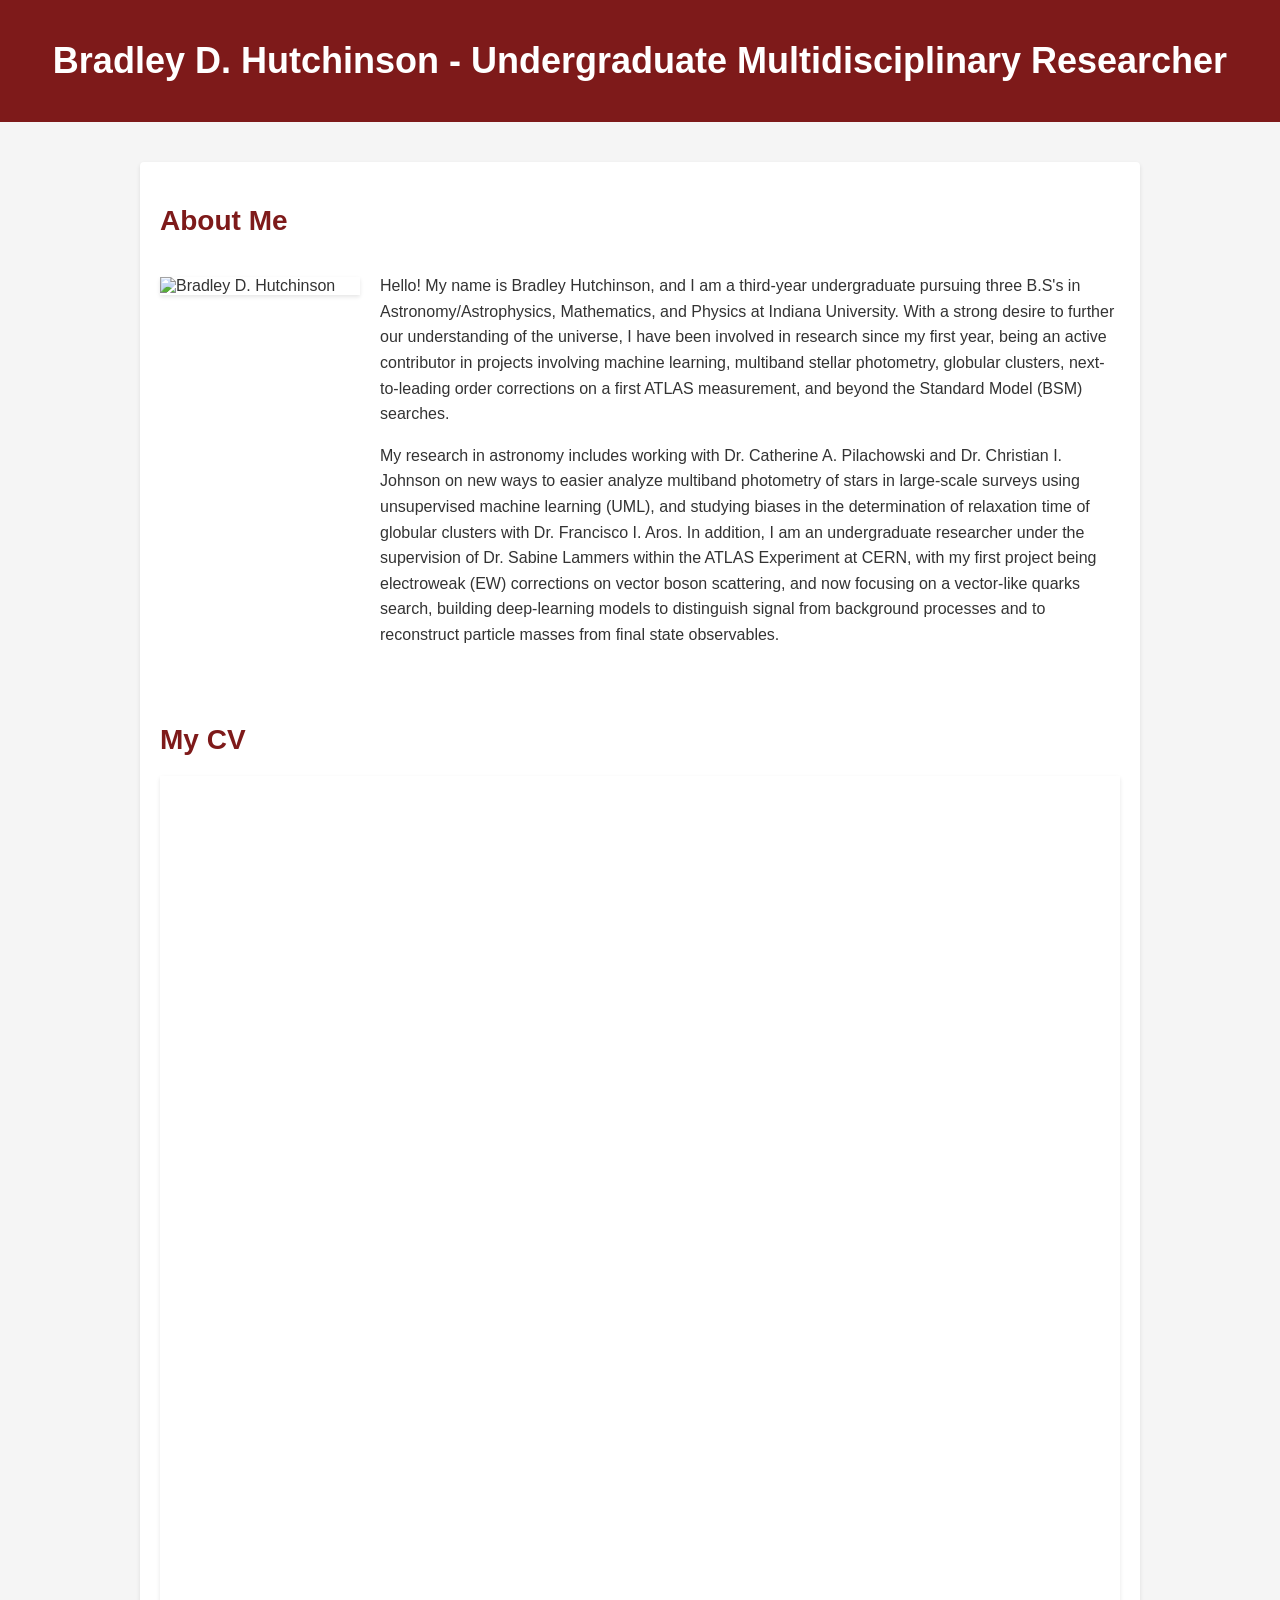
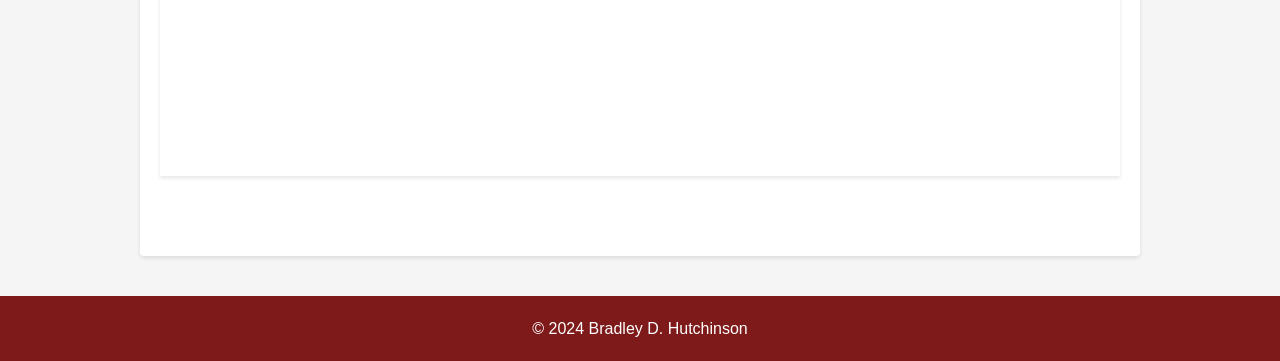
==== index.html @ 13a299a7 "Update" ====
<!DOCTYPE html>
<html lang="en">
<head>
    <meta charset="UTF-8">
    <meta name="viewport" content="width=device-width, initial-scale=1.0">
    <title>Bradley D. Hutchinson - Personal Website</title>
    <link rel="stylesheet" href="styles.css">
</head>
<body>
    <header>
        <h1>Bradley D. Hutchinson - Undergraduate Multidisciplinary Researcher</h1>
    </header>
    <main>
        <section id="about">
            <h2>About Me</h2>
            <div class="about-content">
                <img src="IMG_2526.jpg" alt="Bradley D. Hutchinson" width="200">
                <div class="about-text">
                    <p>Hello! My name is Bradley Hutchinson, and I am a third-year undergraduate pursuing three B.S's in Astronomy/Astrophysics, Mathematics, and Physics at Indiana University. With a strong desire to further our understanding of the universe, I have been involved in research since my first year, being an active contributor in projects involving machine learning, multiband stellar photometry, globular clusters, next-to-leading order corrections on a first ATLAS measurement, and beyond the Standard Model (BSM) searches.</p>
                    <p>My research in astronomy includes working with Dr. Catherine A. Pilachowski and Dr. Christian I. Johnson on new ways to easier analyze multiband photometry of stars in large-scale surveys using unsupervised machine learning (UML), and studying biases in the determination of relaxation time of globular clusters with Dr. Francisco I. Aros. In addition, I am an undergraduate researcher under the supervision of Dr. Sabine Lammers within the ATLAS Experiment at CERN, with my first project being electroweak (EW) corrections on vector boson scattering, and now focusing on a vector-like quarks search, building deep-learning models to distinguish signal from background processes and to reconstruct particle masses from final state observables.</p>
                </div>
            </div>
        </section>
        <section id="cv">
            <h2>My CV</h2>
            <iframe src="BDH_CV.pdf" width="100%" height="1000px"></iframe>
        </section>
    </main>
    <footer>
        <p>&copy; 2024 Bradley D. Hutchinson</p>
    </footer>
</body>
</html>
---- styles.css ----
body {
    font-family: 'Segoe UI', Tahoma, Geneva, Verdana, sans-serif;
    margin: 0;
    padding: 0;
    background-color: #f5f5f5;
    color: #333;
}

header {
    background-color: #7e1a1a;
    color: #fff;
    padding: 40px;
    text-align: center;
}

h1 {
    font-size: 36px;
    margin: 0;
}

main {
    max-width: 960px;
    margin: 40px auto;
    padding: 20px;
    background-color: #fff;
    box-shadow: 0 2px 4px rgba(0, 0, 0, 0.1);
    border-radius: 4px;
}

section {
    margin-bottom: 60px;
}

h2 {
    color: #7e1a1a;
    font-size: 28px;
    margin-bottom: 20px;
}

p {
    line-height: 1.6;
}

img {
    display: block;
    margin: 20px auto;
    max-width: 100%;
    height: auto;
    box-shadow: 0 2px 4px rgba(0, 0, 0, 0.1);
}

iframe {
    display: block;
    margin: 0 auto;
    border: none;
    box-shadow: 0 2px 4px rgba(0, 0, 0, 0.1);
}

footer {
    background-color: #7e1a1a;
    color: #fff;
    padding: 20px;
    text-align: center;
}

footer p {
    margin: 0;
}

.about-content {
    display: flex;
    align-items: flex-start;
}

.about-content img {
    margin-right: 20px;
    flex-shrink: 0;
}

.about-text {
    flex-grow: 1;
}

.project h4 {
    font-size: 15px;
    margin-bottom: 10px;
    color: #7e1a1a;
}

a, button {
    min-height: 44px;
    min-width: 44px;
}

@media screen and (max-width: 768px) {
    header {
        padding: 20px;
    }
    
    h1 {
        font-size: 28px;
    }
    
    main {
        padding: 10px;
        margin: 20px auto;
    }
    
    .about-content {
        flex-direction: column;
    }
    
    .about-content img {
        margin-right: 0;
        margin-bottom: 20px;
    }
    
    iframe {
        height: 500px;
    }
}

@media screen and (max-width: 480px) {
    h1 {
        font-size: 24px;
    }
    
    h2 {
        font-size: 22px;
    }
    
    section {
        margin-bottom: 40px;
    }
}
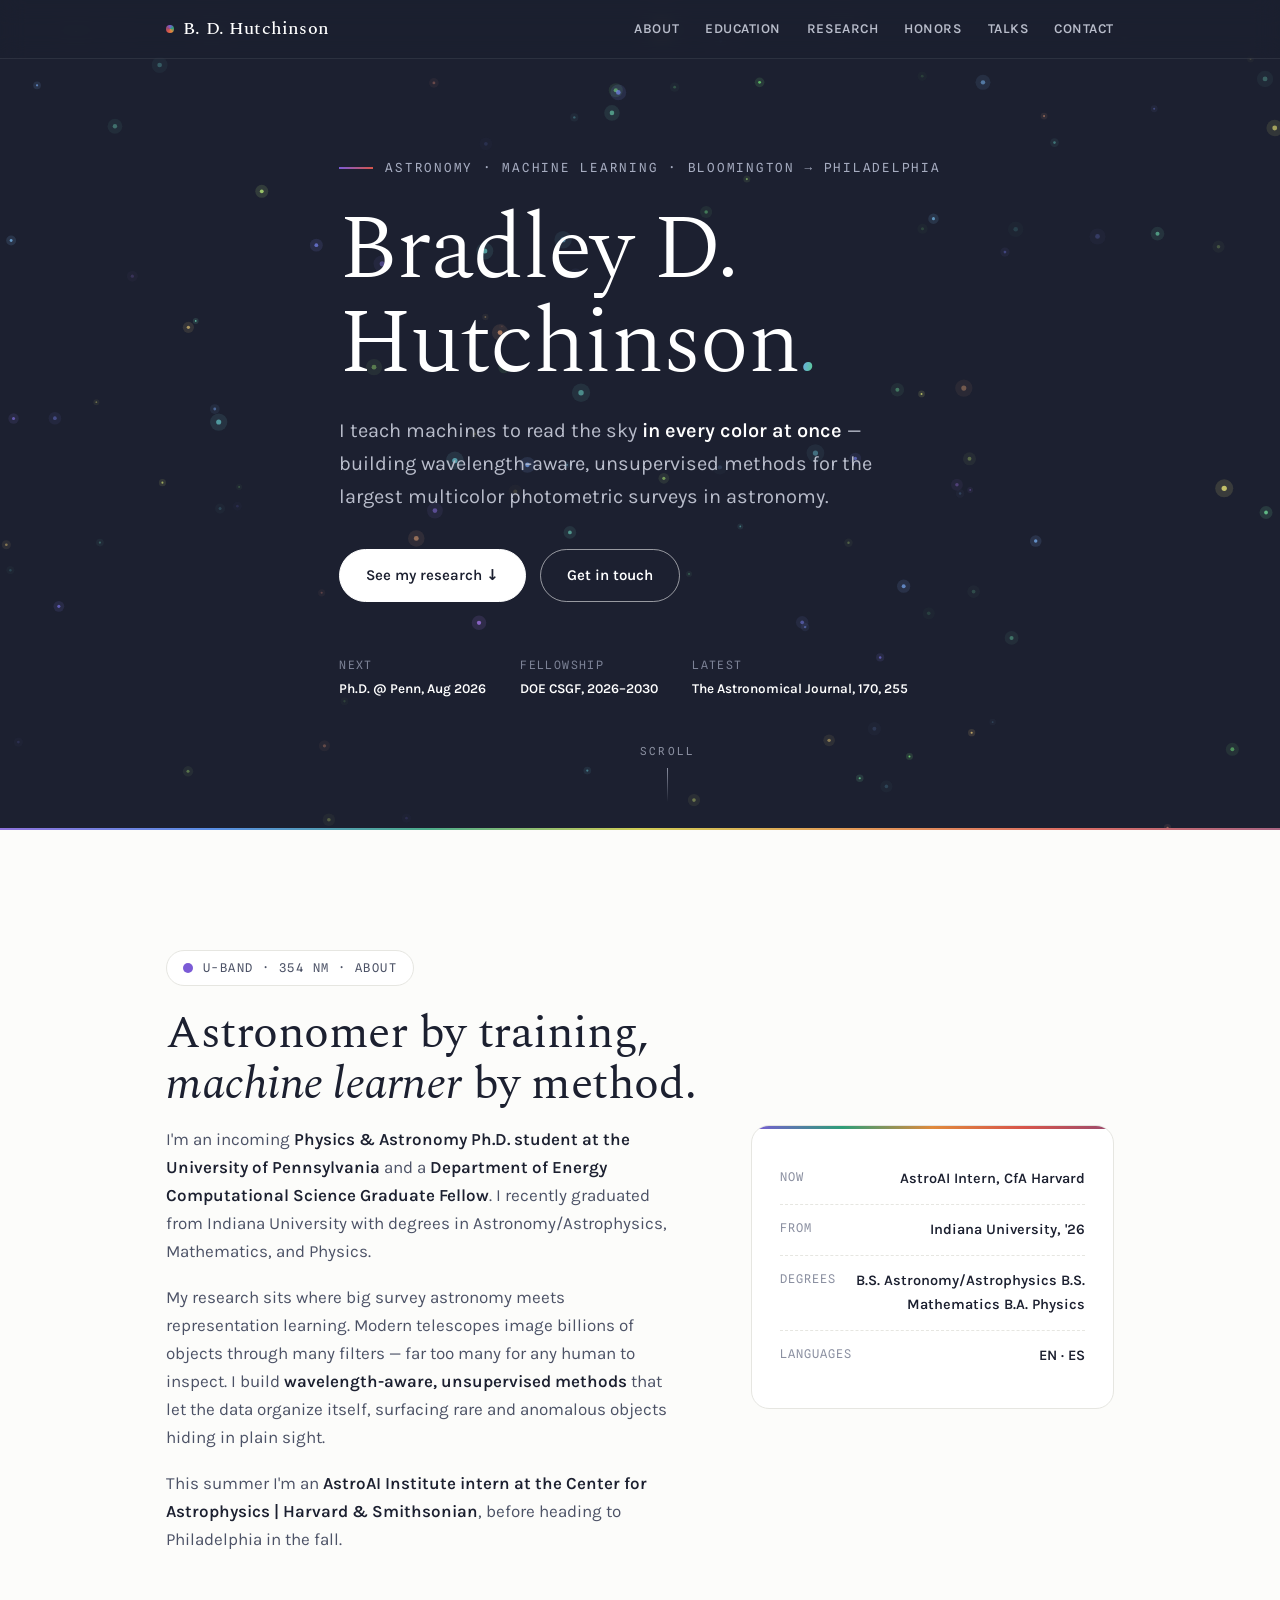
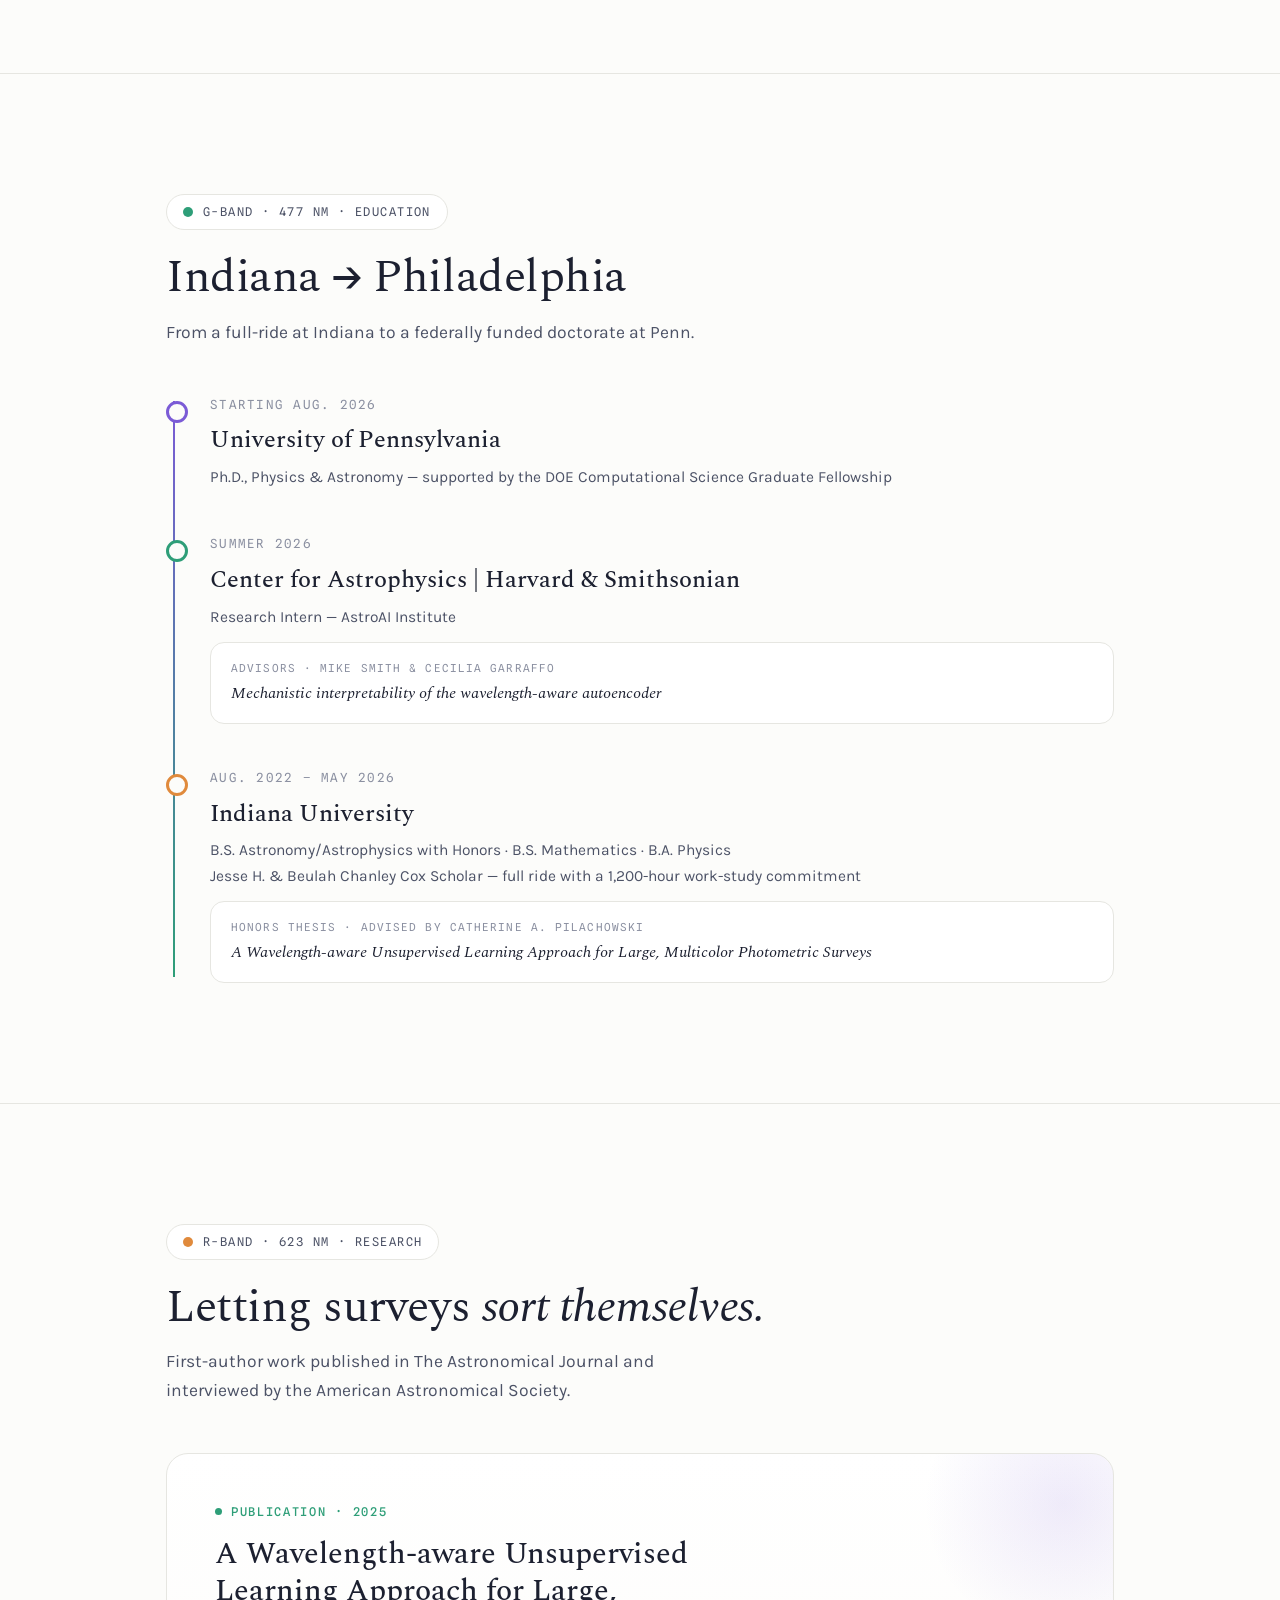
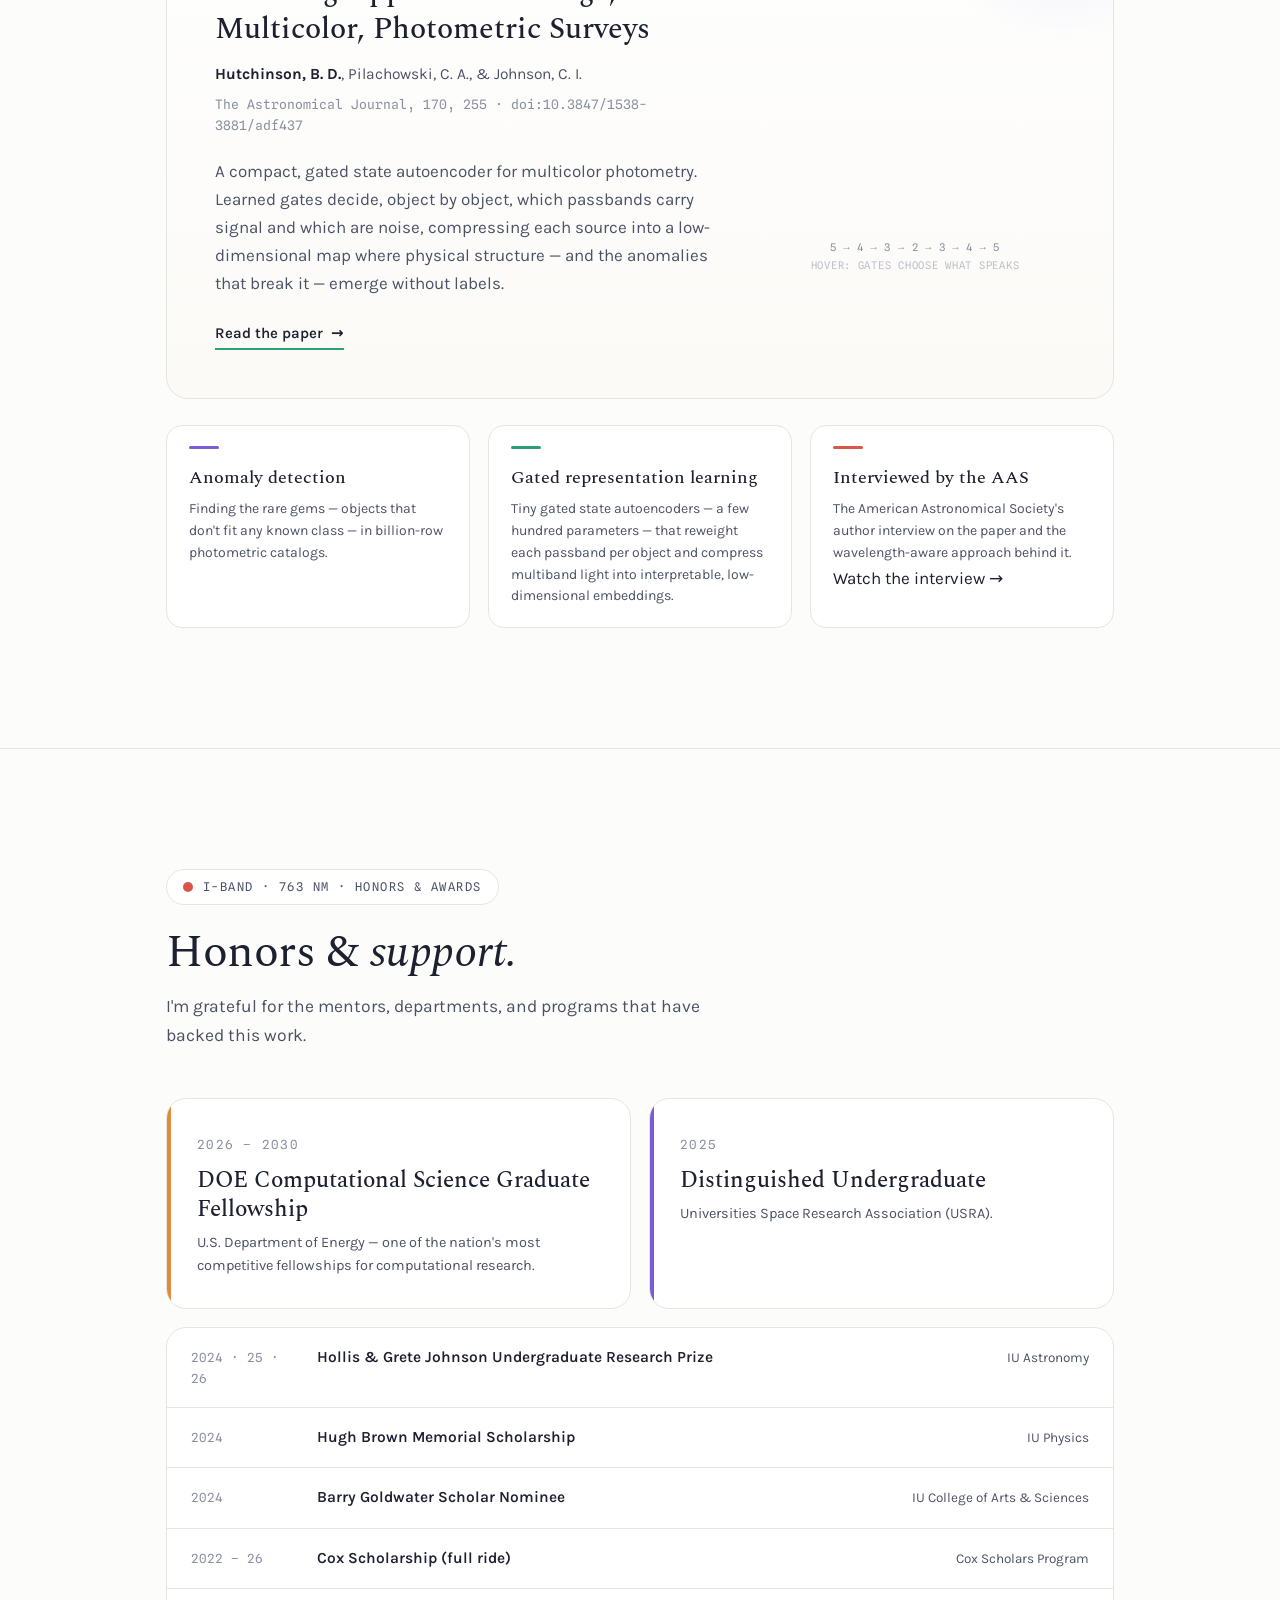
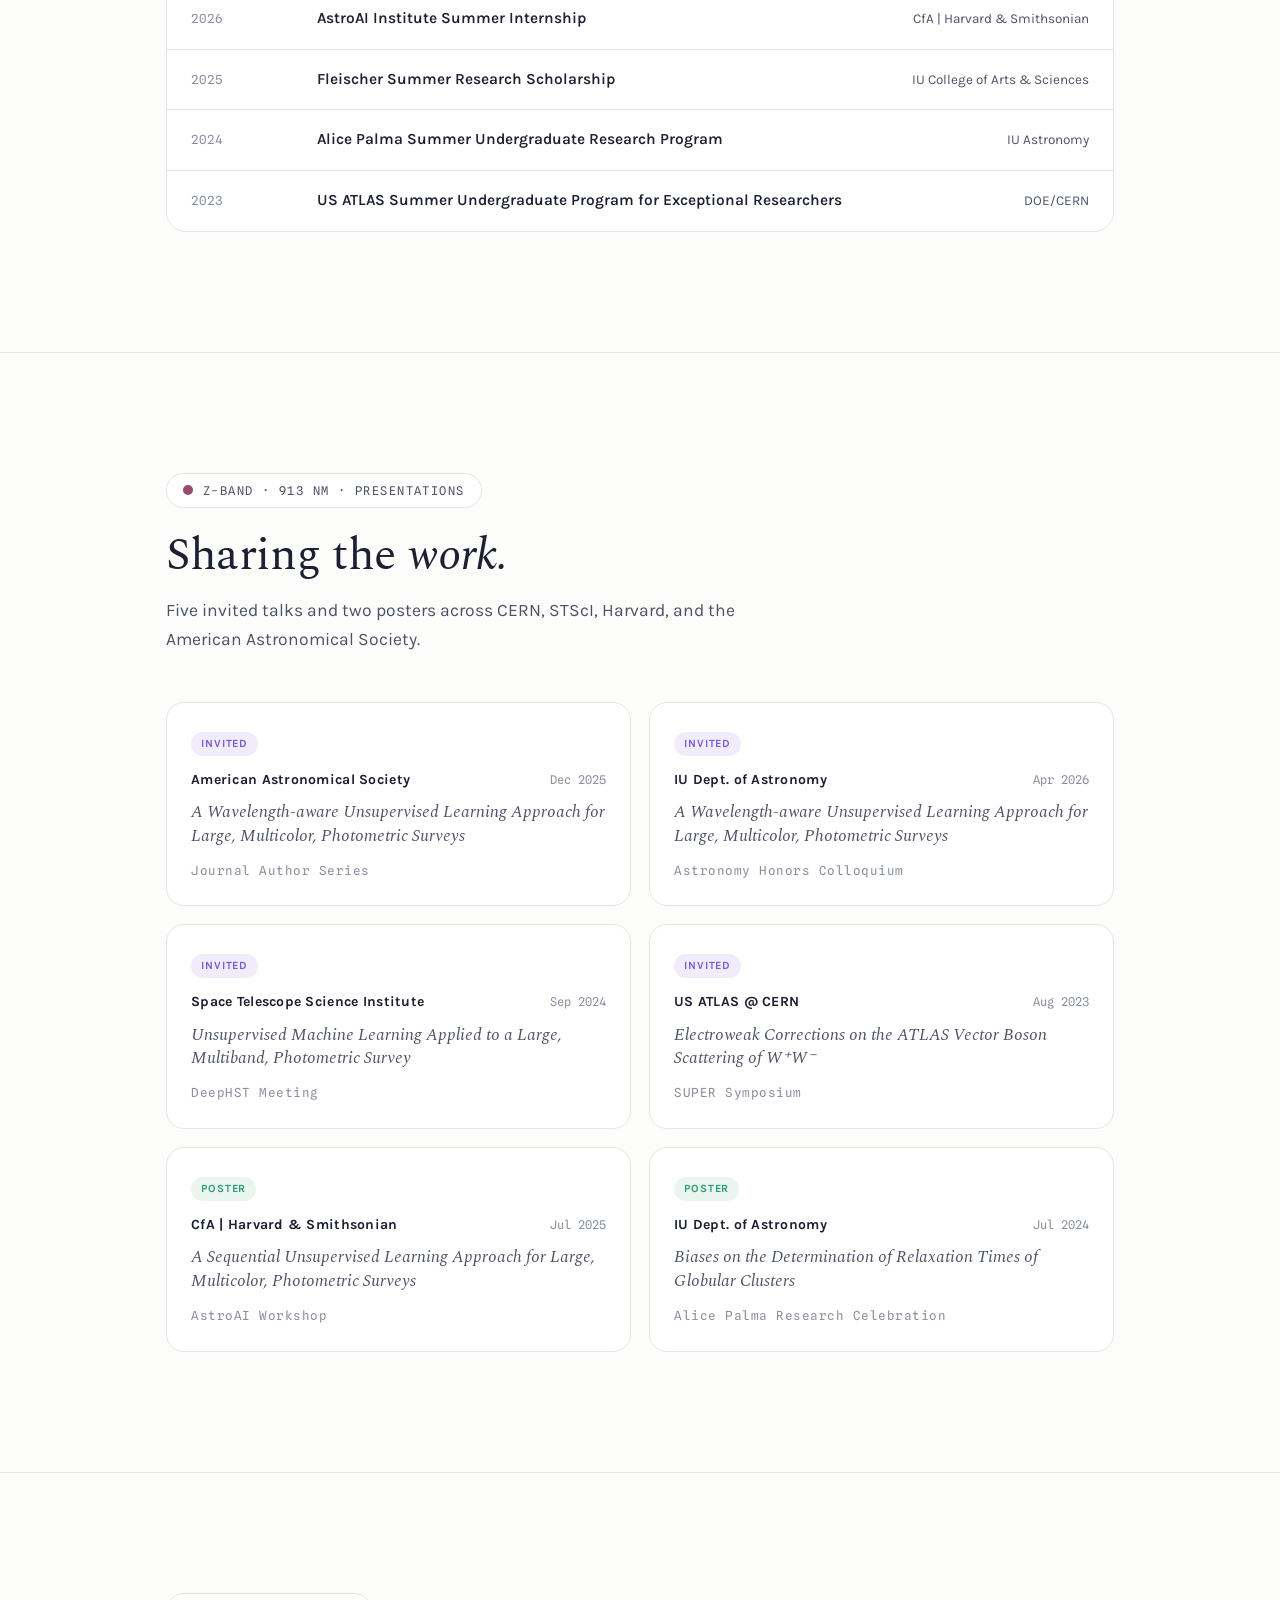
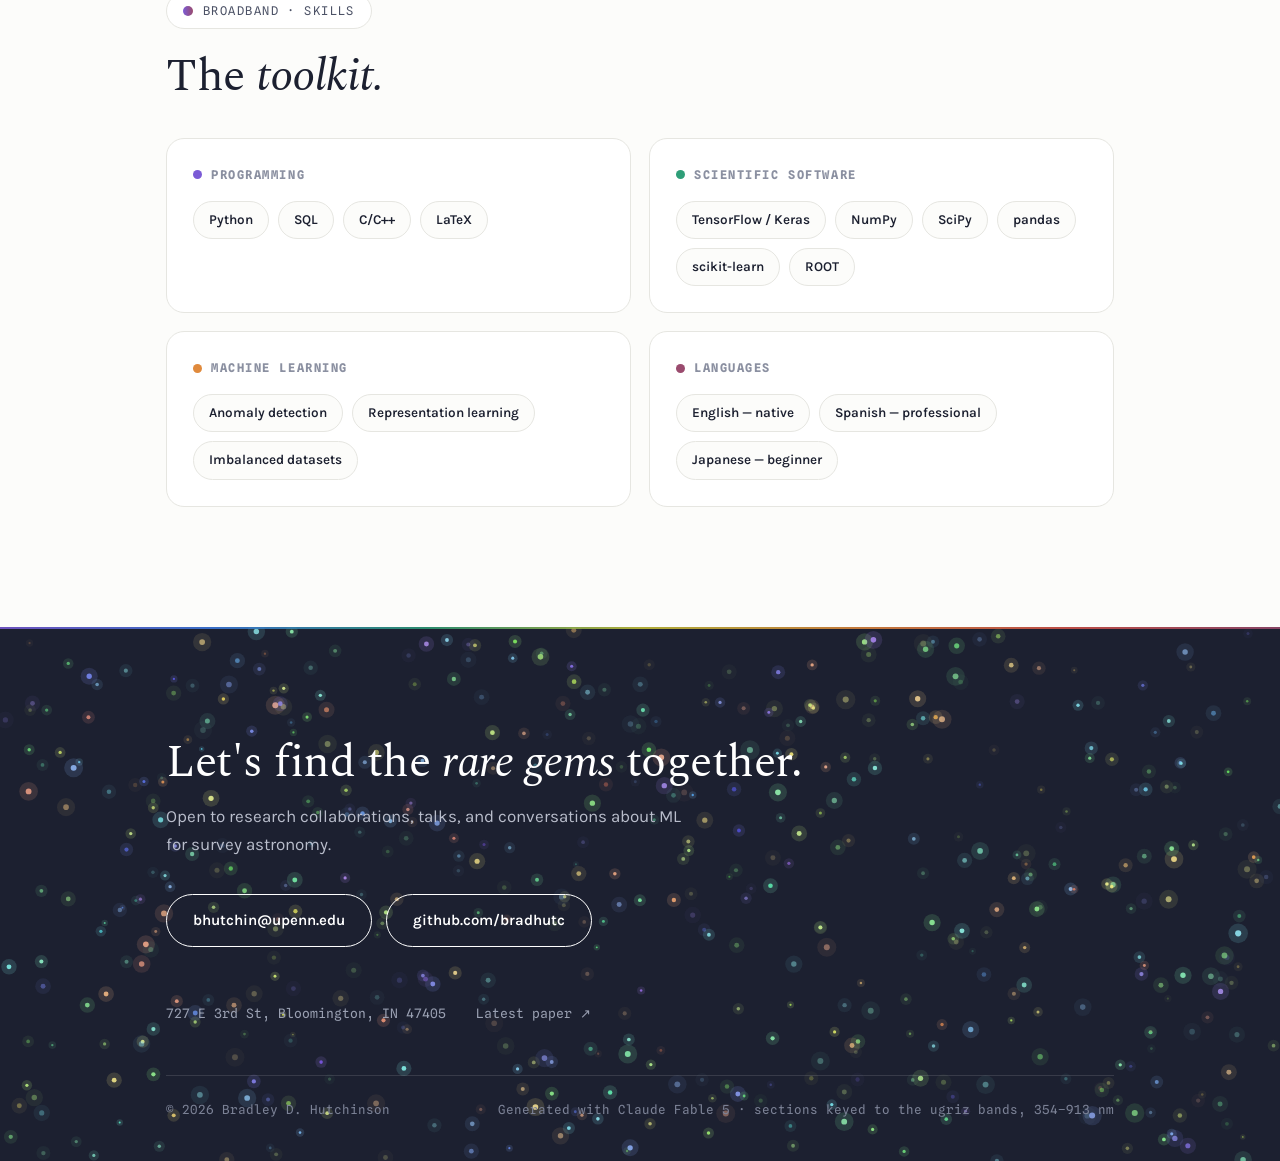
==== commit 9e25b465: "Update index.html" ====
--- a/index.html
+++ b/index.html
@@ -1,33 +1,1024 @@
 <!DOCTYPE html>
 <html lang="en">
 <head>
-    <meta charset="UTF-8">
-    <meta name="viewport" content="width=device-width, initial-scale=1.0">
-    <title>Bradley D. Hutchinson - Personal Website</title>
-    <link rel="stylesheet" href="styles.css">
+<meta charset="UTF-8">
+<meta name="viewport" content="width=device-width, initial-scale=1.0">
+<title>Bradley D. Hutchinson — Astronomy · Machine Learning</title>
+<meta name="description" content="Bradley D. Hutchinson — astronomer and machine-learning researcher. Incoming Physics & Astronomy Ph.D. at the University of Pennsylvania, DOE Computational Science Graduate Fellow.">
+<link rel="preconnect" href="https://fonts.googleapis.com">
+<link rel="preconnect" href="https://fonts.gstatic.com" crossorigin>
+<link href="https://fonts.googleapis.com/css2?family=Spectral:ital,wght@0,300;0,400;0,500;0,600;1,300;1,400&family=Karla:wght@400;500;600;700&family=Spline+Sans+Mono:wght@400;500&display=swap" rel="stylesheet">
+<style>
+/* ============================================================
+   TOKENS — "Daylight Survey"
+   A light-mode site for a wavelength-aware astronomer.
+   Structure is keyed to the SDSS ugriz photometric bands:
+   each section carries its own filter and its own hue.
+   ============================================================ */
+:root{
+  --paper:#FCFCFA;
+  --paper-raised:#FFFFFF;
+  --ink:#1C2030;
+  --ink-soft:#4C5266;
+  --ink-faint:#8B90A1;
+  --line:#E6E6E1;
+
+  /* ugriz band hues */
+  --u:#7B5BD6;  /* 354 nm */
+  --g:#2E9E78;  /* 477 nm */
+  --r:#E08A3C;  /* 623 nm */
+  --i:#D8554A;  /* 763 nm */
+  --z:#9A4B6E;  /* 913 nm */
+
+  --display:'Spectral', Georgia, serif;
+  --body:'Karla', system-ui, sans-serif;
+  --mono:'Spline Sans Mono', ui-monospace, monospace;
+
+  --max:1060px;
+  --pad:clamp(20px,5vw,56px);
+}
+
+*{margin:0;padding:0;box-sizing:border-box}
+html{scroll-behavior:smooth}
+body{
+  background:var(--paper);
+  color:var(--ink);
+  font-family:var(--body);
+  font-size:17px;
+  line-height:1.65;
+  -webkit-font-smoothing:antialiased;
+}
+::selection{background:#EDE7FB;color:var(--ink)}
+
+a{color:inherit;text-decoration:none}
+a:focus-visible,button:focus-visible{outline:2px solid var(--u);outline-offset:3px;border-radius:2px}
+
+.wrap{max-width:var(--max);margin:0 auto;padding-left:var(--pad);padding-right:var(--pad)}
+
+/* ---------- spectrum rule: the recurring signature ---------- */
+.spectrum{
+  height:2px;border:0;
+  background:linear-gradient(90deg,var(--u),#3D7BE0,var(--g),#C9C53A,var(--r),var(--i),var(--z));
+  opacity:.85;
+}
+
+/* ---------- nav ---------- */
+nav{
+  position:fixed;top:0;left:0;right:0;z-index:50;
+  background:rgba(252,252,250,.86);
+  backdrop-filter:blur(12px);
+  border-bottom:1px solid var(--line);
+  transition:background .35s ease,border-color .35s ease;
+}
+nav.over-hero{background:rgba(28,32,48,.35);border-bottom-color:rgba(255,255,255,.08)}
+nav.over-hero .nav-name{color:#fff}
+nav.over-hero .nav-links a{color:#B9BDCB}
+nav.over-hero .nav-links a:hover{color:#fff}
+.nav-inner{
+  max-width:var(--max);margin:0 auto;
+  padding:14px var(--pad);
+  display:flex;align-items:center;justify-content:space-between;gap:16px;
+}
+.nav-name{font-family:var(--display);font-weight:500;font-size:18px;letter-spacing:.01em}
+.nav-name .dot{display:inline-block;width:8px;height:8px;border-radius:50%;
+  background:conic-gradient(var(--u),var(--g),var(--r),var(--i),var(--z),var(--u));
+  margin-right:9px;transform:translateY(-1px)}
+.nav-links{display:flex;gap:26px;font-size:13.5px;font-weight:600;letter-spacing:.04em;text-transform:uppercase}
+.nav-links a{color:var(--ink-soft);position:relative;padding:4px 0;transition:color .2s}
+.nav-links a::after{content:"";position:absolute;left:0;right:100%;bottom:0;height:2px;
+  background:currentColor;transition:right .25s ease}
+.nav-links a:hover{color:var(--ink)}
+.nav-links a:hover::after{right:0}
+@media(max-width:720px){.nav-links{display:none}}
+
+/* ---------- hero ---------- */
+header{
+  position:relative;
+  min-height:92vh;
+  display:flex;align-items:center;
+  overflow:hidden;
+  background:var(--ink);
+}
+#sky{position:absolute;inset:0;width:100%;height:100%;display:block}
+.hero-content{position:relative;z-index:2;padding-top:90px;padding-bottom:60px}
+
+.hero-eyebrow{
+  font-family:var(--mono);font-size:12.5px;letter-spacing:.14em;
+  color:#A6ACC0;text-transform:uppercase;
+  display:flex;align-items:center;gap:12px;margin-bottom:26px;
+  opacity:0;animation:rise .8s ease .15s forwards;
+}
+.hero-eyebrow::before{content:"";width:34px;height:2px;
+  background:linear-gradient(90deg,var(--u),var(--i))}
+
+h1{
+  font-family:var(--display);font-weight:300;
+  font-size:clamp(44px,8.2vw,92px);
+  line-height:1.02;letter-spacing:-.015em;
+  margin-bottom:8px;
+  color:#FFFFFF;
+}
+h1 .line{display:block;overflow:hidden}
+h1 .line span{display:inline-block;transform:translateY(110%);
+  animation:lift 1s cubic-bezier(.2,.7,.2,1) forwards}
+h1 .line:nth-child(2) span{animation-delay:.12s}
+h1 em{font-style:italic;font-weight:300;
+  background:linear-gradient(100deg,#A98DF2 0%,#6FA8F5 35%,#5BC79A 65%,#F0B05C 100%);
+  -webkit-background-clip:text;background-clip:text;color:transparent}
+
+.hero-sub{
+  max-width:560px;font-size:clamp(17px,2.1vw,20px);color:#B9BDCB;
+  margin-top:22px;
+  opacity:0;animation:rise .9s ease .45s forwards;
+}
+.hero-sub strong{color:#fff;font-weight:600}
+
+.hero-actions{display:flex;flex-wrap:wrap;gap:14px;margin-top:36px;
+  opacity:0;animation:rise .9s ease .6s forwards}
+.btn{
+  font-family:var(--body);font-weight:600;font-size:15px;
+  padding:13px 26px;border-radius:999px;border:1px solid var(--ink);
+  transition:transform .2s ease,box-shadow .2s ease,background .2s,color .2s;
+  display:inline-flex;align-items:center;gap:9px;cursor:pointer;
+}
+.btn-solid{background:var(--ink);color:#fff}
+.btn-solid:hover{transform:translateY(-2px);box-shadow:0 10px 24px rgba(28,32,48,.18)}
+.btn-ghost{background:transparent;color:var(--ink)}
+.btn-ghost:hover{transform:translateY(-2px);background:#fff;box-shadow:0 8px 20px rgba(28,32,48,.08)}
+header .btn-solid{background:#fff;color:var(--ink);border-color:#fff}
+header .btn-solid:hover{box-shadow:0 12px 28px rgba(0,0,0,.35)}
+header .btn-ghost{color:#fff;border-color:rgba(255,255,255,.55)}
+header .btn-ghost:hover{background:rgba(255,255,255,.1);border-color:#fff;box-shadow:none}
+
+.hero-meta{
+  margin-top:54px;display:flex;flex-wrap:wrap;gap:34px;
+  opacity:0;animation:rise 1s ease .75s forwards;
+}
+.hero-meta div{font-size:13.5px}
+.hero-meta .k{font-family:var(--mono);font-size:11.5px;letter-spacing:.12em;
+  text-transform:uppercase;color:#7C8296;display:block;margin-bottom:3px}
+.hero-meta .v{font-weight:600;color:#fff}
+
+.scroll-cue{
+  position:absolute;bottom:26px;left:50%;transform:translateX(-50%);
+  font-family:var(--mono);font-size:11px;letter-spacing:.2em;color:#8B90A1;
+  text-transform:uppercase;display:flex;flex-direction:column;align-items:center;gap:8px;
+  opacity:0;animation:rise 1s ease 1.1s forwards;
+}
+.scroll-cue::after{content:"";width:1px;height:34px;
+  background:linear-gradient(#8B90A1,transparent);
+  animation:drip 2.2s ease-in-out infinite}
+
+@keyframes rise{from{opacity:0;transform:translateY(18px)}to{opacity:1;transform:none}}
+@keyframes lift{to{transform:none}}
+@keyframes drip{0%,100%{transform:scaleY(.4);transform-origin:top}50%{transform:scaleY(1);transform-origin:top}}
+
+/* ---------- sections ---------- */
+section{padding:clamp(70px,10vw,120px) 0;position:relative}
+section + section{border-top:1px solid var(--line)}
+
+.band-tag{
+  display:inline-flex;align-items:center;gap:10px;
+  font-family:var(--mono);font-size:12px;letter-spacing:.12em;text-transform:uppercase;
+  color:var(--ink-soft);
+  border:1px solid var(--line);border-radius:999px;
+  padding:7px 16px;margin-bottom:22px;background:var(--paper-raised);
+}
+.band-tag .swatch{width:10px;height:10px;border-radius:50%}
+
+h2{
+  font-family:var(--display);font-weight:400;
+  font-size:clamp(30px,4.6vw,46px);line-height:1.12;letter-spacing:-.01em;
+  margin-bottom:14px;max-width:640px;
+}
+h2 em{font-style:italic}
+.section-lede{color:var(--ink-soft);max-width:580px;margin-bottom:48px;font-size:17.5px}
+
+/* reveal on scroll */
+.reveal{opacity:0;transform:translateY(26px);transition:opacity .7s ease,transform .7s cubic-bezier(.2,.7,.2,1)}
+.reveal.in{opacity:1;transform:none}
+
+/* ---------- about ---------- */
+.about-grid{display:grid;grid-template-columns:1.4fr 1fr;gap:clamp(36px,6vw,80px);align-items:start}
+.about-grid p + p{margin-top:18px}
+.about-grid p{color:var(--ink-soft)}
+.about-grid p strong{color:var(--ink);font-weight:600}
+.fact-card{
+  background:var(--paper-raised);border:1px solid var(--line);border-radius:18px;
+  padding:28px;position:relative;overflow:hidden;
+}
+.fact-card::before{content:"";position:absolute;top:0;left:0;right:0;height:3px;
+  background:linear-gradient(90deg,var(--u),var(--g),var(--r),var(--i),var(--z))}
+.fact{display:flex;justify-content:space-between;gap:16px;padding:13px 0;border-bottom:1px dashed var(--line);font-size:14.5px}
+.fact:last-child{border-bottom:0}
+.fact .k{font-family:var(--mono);font-size:12px;letter-spacing:.08em;color:var(--ink-faint);text-transform:uppercase}
+.fact .v{font-weight:600;text-align:right}
+@media(max-width:820px){.about-grid{grid-template-columns:1fr}}
+
+/* ---------- education timeline ---------- */
+.timeline{position:relative;margin-top:8px}
+.timeline::before{content:"";position:absolute;left:7px;top:6px;bottom:6px;width:2px;
+  background:linear-gradient(var(--u),var(--g))}
+.t-item{position:relative;padding:0 0 44px 44px}
+.t-item:last-child{padding-bottom:0}
+.t-item::before{content:"";position:absolute;left:0;top:6px;width:16px;height:16px;border-radius:50%;
+  background:var(--paper);border:3px solid var(--u);transition:transform .25s ease}
+.t-item:nth-child(2)::before{border-color:var(--g)}
+.t-item:nth-child(3)::before{border-color:var(--r)}
+.t-item:hover::before{transform:scale(1.25)}
+.t-date{font-family:var(--mono);font-size:12.5px;letter-spacing:.1em;color:var(--ink-faint);text-transform:uppercase}
+.t-title{font-family:var(--display);font-size:24px;font-weight:500;margin:6px 0 4px}
+.t-sub{color:var(--ink-soft);font-size:15.5px}
+.t-detail{margin-top:12px;background:var(--paper-raised);border:1px solid var(--line);
+  border-radius:14px;padding:16px 20px;font-size:14.5px;color:var(--ink-soft)}
+.t-detail .k{font-family:var(--mono);font-size:11px;letter-spacing:.1em;text-transform:uppercase;
+  color:var(--ink-faint);display:block;margin-bottom:4px}
+.t-detail em{color:var(--ink);font-style:italic;font-family:var(--display);font-size:15.5px}
+
+/* ---------- research / publication ---------- */
+.pub-card{
+  background:linear-gradient(180deg,#FFFFFF, #FBFAF7);
+  border:1px solid var(--line);border-radius:22px;
+  padding:clamp(28px,4.5vw,48px);
+  position:relative;overflow:hidden;
+  transition:box-shadow .3s ease,transform .3s ease;
+  display:grid;grid-template-columns:minmax(0,1fr) 300px;
+  gap:clamp(24px,4vw,48px);align-items:center;
+}
+.pub-card:hover{box-shadow:0 18px 50px rgba(28,32,48,.09);transform:translateY(-3px)}
+.pub-viz{display:flex;flex-direction:column;align-items:center;gap:12px}
+#gsa{width:100%;max-width:300px;height:auto;display:block}
+.pub-viz .cap{font-family:var(--mono);font-size:10.5px;letter-spacing:.07em;
+  color:var(--ink-faint);text-transform:uppercase;text-align:center;line-height:1.7}
+.pub-viz .cap-hover{opacity:.55;transition:opacity .3s,color .3s}
+.pub-card:hover .cap-hover{opacity:1;color:var(--g)}
+@media(max-width:900px){
+  .pub-card{grid-template-columns:1fr}
+  .pub-viz{order:2;margin-top:6px}
+}
+.pub-card .glow{position:absolute;right:-90px;top:-90px;width:280px;height:280px;border-radius:50%;
+  background:radial-gradient(circle,rgba(123,91,214,.12),transparent 70%);pointer-events:none}
+.pub-kicker{font-family:var(--mono);font-size:12px;letter-spacing:.14em;text-transform:uppercase;
+  color:var(--g);font-weight:500;margin-bottom:14px;display:flex;align-items:center;gap:9px}
+.pub-kicker::before{content:"";width:7px;height:7px;border-radius:50%;background:var(--g)}
+.pub-title{font-family:var(--display);font-size:clamp(22px,3.2vw,30px);font-weight:500;line-height:1.25;max-width:720px}
+.pub-authors{margin-top:14px;color:var(--ink-soft);font-size:15.5px}
+.pub-authors strong{color:var(--ink)}
+.pub-ref{margin-top:6px;font-family:var(--mono);font-size:13px;color:var(--ink-faint)}
+.pub-blurb{margin-top:20px;color:var(--ink-soft);max-width:680px}
+.pub-link{display:inline-flex;align-items:center;gap:8px;margin-top:24px;font-weight:600;font-size:15px;
+  color:var(--ink);border-bottom:2px solid var(--g);padding-bottom:2px;transition:gap .2s ease}
+.pub-link:hover{gap:13px}
+
+.research-strip{display:grid;grid-template-columns:repeat(3,1fr);gap:18px;margin-top:26px}
+.r-chip{background:var(--paper-raised);border:1px solid var(--line);border-radius:16px;padding:20px 22px;
+  transition:transform .25s ease,border-color .25s ease}
+.r-chip:hover{transform:translateY(-4px);border-color:#d8d8d0}
+.r-chip h3{font-family:var(--display);font-weight:500;font-size:18px;margin-bottom:6px}
+.r-chip p{font-size:14px;color:var(--ink-soft);line-height:1.55}
+.r-chip .bar{width:30px;height:3px;border-radius:2px;margin-bottom:14px}
+@media(max-width:820px){.research-strip{grid-template-columns:1fr}}
+
+/* ---------- honors ---------- */
+.honor-feature{
+  display:grid;grid-template-columns:1fr 1fr;gap:18px;margin-bottom:18px;
+}
+.honor-big{
+  background:var(--paper-raised);border:1px solid var(--line);border-radius:20px;
+  padding:30px;position:relative;overflow:hidden;
+  transition:transform .25s ease,box-shadow .25s ease;
+}
+.honor-big:hover{transform:translateY(-4px);box-shadow:0 14px 36px rgba(28,32,48,.08)}
+.honor-big .year{font-family:var(--mono);font-size:12.5px;letter-spacing:.1em;color:var(--ink-faint)}
+.honor-big h3{font-family:var(--display);font-size:23px;font-weight:500;margin:10px 0 6px;line-height:1.25}
+.honor-big p{font-size:14.5px;color:var(--ink-soft)}
+.honor-big::after{content:"";position:absolute;left:0;top:0;bottom:0;width:4px}
+.honor-big.hu::after{background:var(--r)}
+.honor-big.hg::after{background:var(--u)}
+.honor-list{display:grid;gap:0;border:1px solid var(--line);border-radius:20px;overflow:hidden;background:var(--paper-raised)}
+.honor-row{display:grid;grid-template-columns:110px 1fr auto;gap:16px;align-items:baseline;
+  padding:17px 24px;border-bottom:1px solid var(--line);transition:background .2s}
+.honor-row:last-child{border-bottom:0}
+.honor-row:hover{background:#FAFAF6}
+.honor-row .y{font-family:var(--mono);font-size:12.5px;color:var(--ink-faint)}
+.honor-row .n{font-weight:600;font-size:15.5px}
+.honor-row .o{font-size:13.5px;color:var(--ink-soft);text-align:right}
+@media(max-width:820px){
+  .honor-feature{grid-template-columns:1fr}
+  .honor-row{grid-template-columns:1fr;gap:2px}
+  .honor-row .o{text-align:left}
+}
+
+/* ---------- talks ---------- */
+.talk-grid{display:grid;grid-template-columns:1fr 1fr;gap:18px}
+.talk{background:var(--paper-raised);border:1px solid var(--line);border-radius:18px;padding:24px;
+  transition:transform .25s ease,border-color .25s}
+.talk:hover{transform:translateY(-4px);border-color:#d8d8d0}
+.talk .where{display:flex;justify-content:space-between;align-items:baseline;gap:12px;margin-bottom:10px}
+.talk .venue{font-weight:700;font-size:14px;letter-spacing:.02em}
+.talk .date{font-family:var(--mono);font-size:12px;color:var(--ink-faint)}
+.talk .title{font-family:var(--display);font-style:italic;font-size:16.5px;line-height:1.45;color:var(--ink-soft)}
+.talk .org{margin-top:12px;font-size:12.5px;font-family:var(--mono);color:var(--ink-faint);letter-spacing:.04em}
+.talk-tag{display:inline-block;font-size:11px;font-weight:700;letter-spacing:.08em;text-transform:uppercase;
+  padding:3px 10px;border-radius:999px;margin-bottom:12px}
+.tag-invited{background:#F1ECFB;color:var(--u)}
+.tag-poster{background:#EAF5F0;color:var(--g)}
+@media(max-width:820px){.talk-grid{grid-template-columns:1fr}}
+
+/* ---------- skills ---------- */
+.skill-grid{display:grid;grid-template-columns:repeat(2,1fr);gap:18px}
+.skill-block{background:var(--paper-raised);border:1px solid var(--line);border-radius:18px;padding:26px}
+.skill-block h3{font-family:var(--mono);font-size:12px;letter-spacing:.13em;text-transform:uppercase;
+  color:var(--ink-faint);margin-bottom:16px;display:flex;align-items:center;gap:9px}
+.skill-block h3 .swatch{width:9px;height:9px;border-radius:50%}
+.pills{display:flex;flex-wrap:wrap;gap:9px}
+.pill{font-size:13.5px;font-weight:600;padding:7px 15px;border-radius:999px;
+  border:1px solid var(--line);background:var(--paper);
+  transition:transform .18s ease,border-color .18s,background .18s;cursor:default}
+.pill:hover{transform:translateY(-2px);border-color:var(--ink);background:#fff}
+@media(max-width:720px){.skill-grid{grid-template-columns:1fr}}
+
+/* ---------- footer / contact ---------- */
+footer{position:relative;overflow:hidden;background:var(--ink);color:#EDEEF3;
+  padding:clamp(70px,9vw,110px) 0 40px}
+footer h2{color:#fff;max-width:none}
+footer .f-lede{color:#B9BDCB;max-width:520px;margin-top:10px;margin-bottom:36px}
+.f-actions{display:flex;flex-wrap:wrap;gap:14px}
+.f-btn{border-color:#fff;color:#fff}
+.f-btn:hover{background:#fff;color:var(--ink)}
+.f-links{margin-top:56px;display:flex;flex-wrap:wrap;gap:30px;
+  font-family:var(--mono);font-size:13px;color:#9AA0B2}
+.f-links a{border-bottom:1px solid transparent;transition:color .2s,border-color .2s}
+.f-links a:hover{color:#fff;border-color:#fff}
+.f-bottom{margin-top:50px;padding-top:24px;border-top:1px solid rgba(255,255,255,.12);
+  display:flex;justify-content:space-between;flex-wrap:wrap;gap:12px;
+  font-size:12.5px;color:#7C8296;font-family:var(--mono)}
+footer .spectrum{position:absolute;top:0;left:0;right:0;z-index:3}
+#cluster{position:absolute;inset:0;width:100%;height:100%;display:block;z-index:1}
+.f-content{position:relative;z-index:2}
+@media(max-width:900px){#cluster{opacity:.5}}
+
+/* ---------- reduced motion ---------- */
+@media (prefers-reduced-motion: reduce){
+  *,*::before,*::after{animation-duration:.01ms !important;animation-iteration-count:1 !important;transition-duration:.01ms !important}
+  html{scroll-behavior:auto}
+  .reveal{opacity:1;transform:none}
+  h1 .line span{transform:none}
+  .hero-eyebrow,.hero-sub,.hero-actions,.hero-meta,.scroll-cue{opacity:1}
+}
+</style>
 </head>
 <body>
-    <header>
-        <h1>Bradley D. Hutchinson - Undergraduate Multidisciplinary Researcher</h1>
-    </header>
-    <main>
-        <section id="about">
-            <h2>About Me</h2>
-            <div class="about-content">
-                <img src="IMG_2526.jpg" alt="Bradley D. Hutchinson" width="200">
-                <div class="about-text">
-                    <p>Hello! My name is Bradley Hutchinson, and I am a third-year undergraduate pursuing three B.S's in Astronomy/Astrophysics, Mathematics, and Physics at Indiana University. With a strong desire to further our understanding of the universe, I have been involved in research since my first year, being an active contributor in projects involving machine learning, multiband stellar photometry, globular clusters, next-to-leading order corrections on a first ATLAS measurement, and beyond the Standard Model (BSM) searches.</p>
-                    <p>My research in astronomy includes working with Dr. Catherine A. Pilachowski and Dr. Christian I. Johnson on new ways to easier analyze multiband photometry of stars in large-scale surveys using unsupervised machine learning (UML), and studying biases in the determination of relaxation time of globular clusters with Dr. Francisco I. Aros. In addition, I am an undergraduate researcher under the supervision of Dr. Sabine Lammers within the ATLAS Experiment at CERN, with my first project being electroweak (EW) corrections on vector boson scattering, and now focusing on a vector-like quarks search, building deep-learning models to distinguish signal from background processes and to reconstruct particle masses from final state observables.</p>
-                </div>
-            </div>
-        </section>
-        <section id="cv">
-            <h2>My CV</h2>
-            <iframe src="BDH_CV.pdf" width="100%" height="1000px"></iframe>
-        </section>
-    </main>
-    <footer>
-        <p>&copy; 2024 Bradley D. Hutchinson</p>
-    </footer>
+
+<nav>
+  <div class="nav-inner">
+    <a class="nav-name" href="#top"><span class="dot"></span>B. D. Hutchinson</a>
+    <div class="nav-links">
+      <a href="#about">About</a>
+      <a href="#education">Education</a>
+      <a href="#research">Research</a>
+      <a href="#honors">Honors</a>
+      <a href="#talks">Talks</a>
+      <a href="#contact">Contact</a>
+    </div>
+  </div>
+</nav>
+
+<header id="top">
+  <canvas id="sky" aria-hidden="true"></canvas>
+  <div class="wrap hero-content">
+    <p class="hero-eyebrow">Astronomy · Machine Learning · Bloomington → Philadelphia</p>
+    <h1>
+      <span class="line"><span>Bradley D.</span></span>
+      <span class="line"><span>Hutchinson<em>.</em></span></span>
+    </h1>
+    <p class="hero-sub">I teach machines to read the sky <strong>in every color at once</strong> — building wavelength-aware, unsupervised methods for the largest multicolor photometric surveys in astronomy.</p>
+    <div class="hero-actions">
+      <a class="btn btn-solid" href="#research">See my research ↓</a>
+      <a class="btn btn-ghost" href="mailto:bhutchin@upenn.edu">Get in touch</a>
+    </div>
+    <div class="hero-meta">
+      <div><span class="k">Next</span><span class="v">Ph.D. @ Penn, Aug 2026</span></div>
+      <div><span class="k">Fellowship</span><span class="v">DOE CSGF, 2026–2030</span></div>
+      <div><span class="k">Latest</span><span class="v">The Astronomical Journal, 170, 255</span></div>
+    </div>
+  </div>
+  <div class="scroll-cue">Scroll</div>
+</header>
+
+<hr class="spectrum">
+
+<section id="about">
+  <div class="wrap">
+    <div class="band-tag reveal"><span class="swatch" style="background:var(--u)"></span>u-band · 354 nm · About</div>
+    <h2 class="reveal">Astronomer by training,<br><em>machine learner</em> by method.</h2>
+    <div class="about-grid">
+      <div class="reveal">
+        <p>I'm an incoming <strong>Physics &amp; Astronomy Ph.D. student at the University of Pennsylvania</strong> and a <strong>Department of Energy Computational Science Graduate Fellow</strong>. I recently graduated from Indiana University with degrees in Astronomy/Astrophysics, Mathematics, and Physics.</p>
+        <p>My research sits where big survey astronomy meets representation learning. Modern telescopes image billions of objects through many filters — far too many for any human to inspect. I build <strong>wavelength-aware, unsupervised methods</strong> that let the data organize itself, surfacing rare and anomalous objects hiding in plain sight.</p>
+        <p>This summer I'm an <strong>AstroAI Institute intern at the Center for Astrophysics | Harvard &amp; Smithsonian</strong>, before heading to Philadelphia in the fall.</p>
+      </div>
+      <aside class="fact-card reveal">
+        <div class="fact"><span class="k">Now</span><span class="v">AstroAI Intern, CfA Harvard</span></div>
+        <div class="fact"><span class="k">From</span><span class="v">Indiana University, '26</span></div>
+        <div class="fact"><span class="k">Degrees</span><span class="v">B.S. Astronomy/Astrophysics B.S. Mathematics B.A. Physics</span></div>
+        <!-- <div class="fact"><span class="k">Advisor</span><span class="v">Catherine A. Pilachowski</span></div> -->
+        <div class="fact"><span class="k">Languages</span><span class="v">EN · ES</span></div>
+      </aside>
+    </div>
+  </div>
+</section>
+
+<section id="education">
+  <div class="wrap">
+    <div class="band-tag reveal"><span class="swatch" style="background:var(--g)"></span>g-band · 477 nm · Education</div>
+    <h2 class="reveal">Indiana &#8594; Philadelphia</h2>
+    <p class="section-lede reveal">From a full-ride at Indiana to a federally funded doctorate at Penn.</p>
+    <div class="timeline">
+      <div class="t-item reveal">
+        <div class="t-date">Starting Aug. 2026</div>
+        <div class="t-title">University of Pennsylvania</div>
+        <div class="t-sub">Ph.D., Physics &amp; Astronomy — supported by the DOE Computational Science Graduate Fellowship</div>
+      </div>
+      <div class="t-item reveal">
+        <div class="t-date">Summer 2026</div>
+        <div class="t-title">Center for Astrophysics | Harvard &amp; Smithsonian</div>
+        <div class="t-sub">Research Intern — AstroAI Institute</div>
+        <div class="t-detail">
+          <span class="k">Advisors · Mike Smith &amp; Cecilia Garraffo</span>
+          <em>Mechanistic interpretability of the wavelength-aware autoencoder</em>
+        </div>
+      </div>
+      <div class="t-item reveal">
+        <div class="t-date">Aug. 2022 – May 2026</div>
+        <div class="t-title">Indiana University</div>
+        <div class="t-sub">B.S. Astronomy/Astrophysics with Honors · B.S. Mathematics · B.A. Physics<br>Jesse H. &amp; Beulah Chanley Cox Scholar — full ride with a 1,200-hour work-study commitment</div>
+        <div class="t-detail">
+          <span class="k">Honors thesis · advised by Catherine A. Pilachowski</span>
+          <em>A Wavelength-aware Unsupervised Learning Approach for Large, Multicolor Photometric Surveys</em>
+        </div>
+      </div>
+    </div>
+  </div>
+</section>
+
+<section id="research">
+  <div class="wrap">
+    <div class="band-tag reveal"><span class="swatch" style="background:var(--r)"></span>r-band · 623 nm · Research</div>
+    <h2 class="reveal">Letting surveys <em>sort themselves.</em></h2>
+    <p class="section-lede reveal">First-author work published in The Astronomical Journal and interviewed by the American Astronomical Society.</p>
+
+    <article class="pub-card reveal" id="pubcard">
+      <div class="glow"></div>
+      <div class="pub-main">
+        <div class="pub-kicker">Publication · 2025</div>
+        <h3 class="pub-title">A Wavelength-aware Unsupervised Learning Approach for Large, Multicolor, Photometric Surveys</h3>
+        <p class="pub-authors"><strong>Hutchinson, B. D.</strong>, Pilachowski, C. A., &amp; Johnson, C. I.</p>
+        <p class="pub-ref">The Astronomical Journal, 170, 255 · doi:10.3847/1538-3881/adf437</p>
+        <p class="pub-blurb">A compact, gated state autoencoder for multicolor photometry. Learned gates decide, object by object, which passbands carry signal and which are noise, compressing each source into a low-dimensional map where physical structure — and the anomalies that break it — emerge without labels.</p>
+        <a class="pub-link" href="https://doi.org/10.3847/1538-3881/adf437" target="_blank" rel="noopener">Read the paper <span>→</span></a>
+      </div>
+      <div class="pub-viz">
+        <canvas id="gsa" width="300" height="250" aria-label="Animated diagram: five passbands compress through a two-dimensional bottleneck and are reconstructed"></canvas>
+        <p class="cap">5 → 4 → 3 → 2 → 3 → 4 → 5 <span class="cap-hover"><br>hover: gates choose what speaks</span></p>
+      </div>
+    </article>
+
+    <div class="research-strip">
+      <div class="r-chip reveal">
+        <div class="bar" style="background:var(--u)"></div>
+        <h3>Anomaly detection</h3>
+        <p>Finding the rare gems — objects that don't fit any known class — in billion-row photometric catalogs.</p>
+      </div>
+      <div class="r-chip reveal">
+        <div class="bar" style="background:var(--g)"></div>
+        <h3>Gated representation learning</h3>
+        <p>Tiny gated state autoencoders — a few hundred parameters — that reweight each passband per object and compress multiband light into interpretable, low-dimensional embeddings.</p>
+      </div>
+      <a class="r-chip reveal" href="https://www.youtube.com/watch?v=LM9TF7DOo4M" target="_blank" rel="noopener">
+        <div class="bar" style="background:var(--i)"></div>
+        <h3>Interviewed by the AAS</h3>
+        <p>The American Astronomical Society's author interview on the paper and the wavelength-aware approach behind it.</p>
+        <span class="r-chip-link">Watch the interview →</span>
+      </a>
+    </div>
+  </div>
+</section>
+
+<section id="honors">
+  <div class="wrap">
+    <div class="band-tag reveal"><span class="swatch" style="background:var(--i)"></span>i-band · 763 nm · Honors &amp; Awards</div>
+    <h2 class="reveal">Honors &amp; <em>support.</em></h2>
+    <p class="section-lede reveal">I'm grateful for the mentors, departments, and programs that have backed this work.</p>
+
+    <div class="honor-feature">
+      <div class="honor-big hu reveal">
+        <span class="year">2026 – 2030</span>
+        <h3>DOE Computational Science Graduate Fellowship</h3>
+        <p>U.S. Department of Energy — one of the nation's most competitive fellowships for computational research.</p>
+      </div>
+      <div class="honor-big hg reveal">
+        <span class="year">2025</span>
+        <h3>Distinguished Undergraduate</h3>
+        <p>Universities Space Research Association (USRA).</p>
+      </div>
+    </div>
+
+    <div class="honor-list reveal">
+      <div class="honor-row"><span class="y">2024 · 25 · 26</span><span class="n">Hollis &amp; Grete Johnson Undergraduate Research Prize</span><span class="o">IU Astronomy</span></div>
+      <div class="honor-row"><span class="y">2024</span><span class="n">Hugh Brown Memorial Scholarship</span><span class="o">IU Physics</span></div>
+      <div class="honor-row"><span class="y">2024</span><span class="n">Barry Goldwater Scholar Nominee</span><span class="o">IU College of Arts &amp; Sciences</span></div>
+      <div class="honor-row"><span class="y">2022 – 26</span><span class="n">Cox Scholarship (full ride)</span><span class="o">Cox Scholars Program</span></div>
+      <div class="honor-row"><span class="y">2026</span><span class="n">AstroAI Institute Summer Internship</span><span class="o">CfA | Harvard &amp; Smithsonian</span></div>
+      <div class="honor-row"><span class="y">2025</span><span class="n">Fleischer Summer Research Scholarship</span><span class="o">IU College of Arts &amp; Sciences</span></div>
+      <div class="honor-row"><span class="y">2024</span><span class="n">Alice Palma Summer Undergraduate Research Program</span><span class="o">IU Astronomy</span></div>
+      <div class="honor-row"><span class="y">2023</span><span class="n">US ATLAS Summer Undergraduate Program for Exceptional Researchers</span><span class="o">DOE/CERN</span></div>
+    </div>
+  </div>
+</section>
+
+<section id="talks">
+  <div class="wrap">
+    <div class="band-tag reveal"><span class="swatch" style="background:var(--z)"></span>z-band · 913 nm · Presentations</div>
+    <h2 class="reveal">Sharing the <em>work.</em></h2>
+    <p class="section-lede reveal">Five invited talks and two posters across CERN, STScI, Harvard, and the American Astronomical Society.</p>
+    <div class="talk-grid">
+      <div class="talk reveal">
+        <span class="talk-tag tag-invited">Invited</span>
+        <div class="where"><span class="venue">American Astronomical Society</span><span class="date">Dec 2025</span></div>
+        <p class="title">A Wavelength-aware Unsupervised Learning Approach for Large, Multicolor, Photometric Surveys</p>
+        <p class="org">Journal Author Series</p>
+      </div>
+      <div class="talk reveal">
+        <span class="talk-tag tag-invited">Invited</span>
+        <div class="where"><span class="venue">IU Dept. of Astronomy</span><span class="date">Apr 2026</span></div>
+        <p class="title">A Wavelength-aware Unsupervised Learning Approach for Large, Multicolor, Photometric Surveys</p>
+        <p class="org">Astronomy Honors Colloquium</p>
+      </div>
+      <div class="talk reveal">
+        <span class="talk-tag tag-invited">Invited</span>
+        <div class="where"><span class="venue">Space Telescope Science Institute</span><span class="date">Sep 2024</span></div>
+        <p class="title">Unsupervised Machine Learning Applied to a Large, Multiband, Photometric Survey</p>
+        <p class="org">DeepHST Meeting</p>
+      </div>
+      <div class="talk reveal">
+        <span class="talk-tag tag-invited">Invited</span>
+        <div class="where"><span class="venue">US ATLAS @ CERN</span><span class="date">Aug 2023</span></div>
+        <p class="title">Electroweak Corrections on the ATLAS Vector Boson Scattering of W⁺W⁻</p>
+        <p class="org">SUPER Symposium</p>
+      </div>
+      <div class="talk reveal">
+        <span class="talk-tag tag-poster">Poster</span>
+        <div class="where"><span class="venue">CfA | Harvard &amp; Smithsonian</span><span class="date">Jul 2025</span></div>
+        <p class="title">A Sequential Unsupervised Learning Approach for Large, Multicolor, Photometric Surveys</p>
+        <p class="org">AstroAI Workshop</p>
+      </div>
+      <div class="talk reveal">
+        <span class="talk-tag tag-poster">Poster</span>
+        <div class="where"><span class="venue">IU Dept. of Astronomy</span><span class="date">Jul 2024</span></div>
+        <p class="title">Biases on the Determination of Relaxation Times of Globular Clusters</p>
+        <p class="org">Alice Palma Research Celebration</p>
+      </div>
+    </div>
+  </div>
+</section>
+
+<section id="skills">
+  <div class="wrap">
+    <div class="band-tag reveal"><span class="swatch" style="background:linear-gradient(90deg,var(--u),var(--z))"></span>Broadband · Skills</div>
+    <h2 class="reveal">The <em>toolkit.</em></h2>
+    <div class="skill-grid" style="margin-top:36px">
+      <div class="skill-block reveal">
+        <h3><span class="swatch" style="background:var(--u)"></span>Programming</h3>
+        <div class="pills"><span class="pill">Python</span><span class="pill">SQL</span><span class="pill">C/C++</span><span class="pill">LaTeX</span></div>
+      </div>
+      <div class="skill-block reveal">
+        <h3><span class="swatch" style="background:var(--g)"></span>Scientific software</h3>
+        <div class="pills"><span class="pill">TensorFlow / Keras</span><span class="pill">NumPy</span><span class="pill">SciPy</span><span class="pill">pandas</span><span class="pill">scikit-learn</span><span class="pill">ROOT</span></div>
+      </div>
+      <div class="skill-block reveal">
+        <h3><span class="swatch" style="background:var(--r)"></span>Machine learning</h3>
+        <div class="pills"><span class="pill">Anomaly detection</span><span class="pill">Representation learning</span><span class="pill">Imbalanced datasets</span></div>
+      </div>
+      <div class="skill-block reveal">
+        <h3><span class="swatch" style="background:var(--z)"></span>Languages</h3>
+        <div class="pills"><span class="pill">English — native</span><span class="pill">Spanish — professional</span><span class="pill">Japanese — beginner</span></div>
+      </div>
+    </div>
+  </div>
+</section>
+
+<footer id="contact">
+  <hr class="spectrum">
+  <canvas id="cluster" aria-hidden="true"></canvas>
+  <div class="wrap f-content">
+    <h2 class="reveal">Let's find the <em>rare gems</em> together.</h2>
+    <p class="f-lede reveal">Open to research collaborations, talks, and conversations about ML for survey astronomy.</p>
+    <div class="f-actions reveal">
+      <a class="btn btn-ghost f-btn" href="mailto:bhutchin@upenn.edu">bhutchin@upenn.edu</a>
+      <a class="btn btn-ghost f-btn" href="https://github.com/bradhutc" target="_blank" rel="noopener">github.com/bradhutc</a>
+    </div>
+    <div class="f-links reveal">
+      <span>727 E 3rd St, Bloomington, IN 47405</span>
+      <a href="https://doi.org/10.3847/1538-3881/adf437" target="_blank" rel="noopener">Latest paper ↗</a>
+    </div>
+    <div class="f-bottom">
+      <span>© 2026 Bradley D. Hutchinson</span>
+      <span>Generated with Claude Fable 5 · sections keyed to the ugriz bands, 354–913 nm</span>
+    </div>
+  </div>
+</footer>
+
+<script>
+/* ---------- nav: dark glass over the hero, light glass after ---------- */
+const navEl = document.querySelector('nav');
+const heroEl = document.querySelector('header');
+function navState(){
+  navEl.classList.toggle('over-hero', scrollY < heroEl.offsetHeight - 70);
+}
+navState();
+addEventListener('scroll', navState, {passive:true});
+addEventListener('resize', navState);
+
+/* ---------- scroll reveals ---------- */
+const io = new IntersectionObserver(entries=>{
+  for(const e of entries){
+    if(e.isIntersecting){e.target.classList.add('in');io.unobserve(e.target)}
+  }
+},{threshold:.12,rootMargin:'0px 0px -40px 0px'});
+document.querySelectorAll('.reveal').forEach((el,i)=>{
+  el.style.transitionDelay = (i%4)*60+'ms';
+  io.observe(el);
+});
+
+/* ---------- hero sky: a drifting, wavelength-colored star field ----------
+   Stars are tinted by where they'd sit along the visible spectrum —
+   a light-mode nod to multicolor photometry. */
+(function(){
+  const reduce = matchMedia('(prefers-reduced-motion: reduce)').matches;
+  const c = document.getElementById('sky');
+  const ctx = c.getContext('2d');
+  let W,H,stars=[],raf;
+
+  // spectrum hues from violet (≈265°) sweeping to red (≈10°)
+  function hueAt(t){ return 265 - t*255; }
+
+  function resize(){
+    const dpr = Math.min(devicePixelRatio||1,2);
+    W = c.clientWidth; H = c.clientHeight;
+    c.width = W*dpr; c.height = H*dpr;
+    ctx.setTransform(dpr,0,0,dpr,0,0);
+    seed();
+  }
+
+  function seed(){
+    const n = Math.floor((W*H)/9000);
+    stars = Array.from({length:n},()=>{
+      const t = Math.random();
+      return {
+        x: Math.random()*W,
+        y: Math.random()*H,
+        r: .8 + Math.random()*1.9,
+        hue: hueAt(t),
+        vx: (Math.random()-.5)*.06,
+        vy: (Math.random()-.5)*.045,
+        ph: Math.random()*Math.PI*2,
+        sp: .4 + Math.random()*.9
+      };
+    });
+  }
+
+  function draw(time){
+    ctx.clearRect(0,0,W,H);
+    const t = time*0.001;
+    for(const s of stars){
+      if(!reduce){
+        s.x += s.vx; s.y += s.vy;
+        if(s.x<-4)s.x=W+4; if(s.x>W+4)s.x=-4;
+        if(s.y<-4)s.y=H+4; if(s.y>H+4)s.y=-4;
+      }
+      const tw = reduce ? .65 : .45 + .32*Math.sin(t*s.sp + s.ph);
+      // soft halo
+      ctx.beginPath();
+      ctx.fillStyle = `hsla(${s.hue},75%,72%,${tw*.18})`;
+      ctx.arc(s.x,s.y,s.r*3.4,0,7);
+      ctx.fill();
+      // core
+      ctx.beginPath();
+      ctx.fillStyle = `hsla(${s.hue},78%,70%,${tw})`;
+      ctx.arc(s.x,s.y,s.r,0,7);
+      ctx.fill();
+    }
+    if(!reduce) raf = requestAnimationFrame(draw);
+  }
+
+  resize();
+  addEventListener('resize',()=>{cancelAnimationFrame(raf);resize();raf=requestAnimationFrame(draw)});
+  raf = requestAnimationFrame(draw);
+})();
+
+/* ---------- the model, live: 5 → 4 → 3 → 2 → 3 → 4 → 5 ----------
+   Pulses flow through the gated state autoencoder. On hover (or tap),
+   the input gates engage: each passband dims or brightens at its own
+   rate — the model deciding which bands carry signal. Dashed arcs show
+   encoder (h, c) states seeding their mirrored decoder layers. */
+(function(){
+  const reduce = matchMedia('(prefers-reduced-motion: reduce)').matches;
+  const cv = document.getElementById('gsa');
+  const card = document.getElementById('pubcard');
+  if(!cv || !card) return;
+  const ctx = cv.getContext('2d');
+
+  const LAYERS = [5,4,3,2,3,4,5];
+  const BANDS  = ['#7B5BD6','#2E9E78','#E08A3C','#D8554A','#9A4B6E']; // u g r i z
+  const INNER  = '#9BA0B0';
+  const BOTTLE = '#1C2030';
+  let W=300, H=250, nodes=[], raf=null, running=false;
+  let gAmt=0, hovering=false;
+  const gw = [1.6, 2.6, 1.2, 3.2, 2.0];      // per-band gate frequencies
+  const gp = [0, 2.1, 4.0, 1.2, 3.3];        // phases
+
+  // state-coupling arcs: enc L1 -> dec L2, enc L2 -> dec L1 (reversed mirror)
+  const ARCS = [
+    {a:1, b:5, col:'123,91,214', lift:46},   // purple, outer
+    {a:2, b:4, col:'46,158,120', lift:25}    // green, inner
+  ];
+
+  function build(){
+    const dpr = Math.min(devicePixelRatio||1,2);
+    W = cv.clientWidth || 300; H = W * (250/300);
+    cv.width = W*dpr; cv.height = H*dpr;
+    ctx.setTransform(dpr,0,0,dpr,0,0);
+    const padX = 30, spacing = Math.min(34, (H-76)/4);
+    nodes = LAYERS.map((n,L)=>{
+      const x = padX + L*(W-2*padX)/(LAYERS.length-1);
+      return Array.from({length:n},(_,j)=>({
+        x, y: H/2 + 14 + (j-(n-1)/2)*spacing
+      }));
+    });
+  }
+
+  const T = 3.4;                 // seconds per wave
+  const SD = 0.135;              // stage duration (fraction of cycle)
+  const easeIO = x => x<.5 ? 2*x*x : 1-Math.pow(-2*x+2,2)/2;
+
+  function gate(i,t){
+    const osc = 0.06 + 0.94*(0.5 + 0.5*Math.sin(t*gw[i] + gp[i]));
+    return 1 + (osc-1)*gAmt;     // 1 when idle, oscillating when gating
+  }
+
+  function nodeStyle(L,j){
+    if(L===0||L===6) return {color:BANDS[j], r: Math.min(W,H)*0.020+2.6};
+    if(L===3)        return {color:BOTTLE,  r: Math.min(W,H)*0.018+2.6};
+    return {color:INNER, r: Math.min(W,H)*0.013+2.2};
+  }
+
+  function qpoint(p0,c,p1,q){
+    const u = 1-q;
+    return {
+      x: u*u*p0.x + 2*u*q*c.x + q*q*p1.x,
+      y: u*u*p0.y + 2*u*q*c.y + q*q*p1.y
+    };
+  }
+
+  function draw(now){
+    const t = now/1000;
+    gAmt += ((hovering?1:0) - gAmt)*0.12;     // ease gates in/out
+    const tw = (t % T)/T;
+    ctx.clearRect(0,0,W,H);
+
+    // --- edges (faint scaffold) ---
+    ctx.lineWidth = 1;
+    ctx.strokeStyle = 'rgba(28,32,48,0.06)';
+    for(let L=0; L<6; L++){
+      for(const a of nodes[L]) for(const b of nodes[L+1]){
+        ctx.beginPath(); ctx.moveTo(a.x,a.y); ctx.lineTo(b.x,b.y); ctx.stroke();
+      }
+    }
+
+    // --- state-coupling arcs over the bottleneck ---
+    for(const arc of ARCS){
+      const p0 = {x:nodes[arc.a][0].x, y:nodes[arc.a][0].y - 11};
+      const p1 = {x:nodes[arc.b][0].x, y:nodes[arc.b][0].y - 11};
+      const c  = {x:(p0.x+p1.x)/2, y:Math.min(p0.y,p1.y) - arc.lift};
+      // dashed arc with slow marching dashes
+      ctx.strokeStyle = `rgba(${arc.col},0.5)`;
+      ctx.lineWidth = 1.3;
+      ctx.setLineDash([4,5]);
+      ctx.lineDashOffset = reduce ? 0 : -t*14;
+      ctx.beginPath(); ctx.moveTo(p0.x,p0.y);
+      ctx.quadraticCurveTo(c.x,c.y,p1.x,p1.y); ctx.stroke();
+      ctx.setLineDash([]);
+      // label at apex
+      const apex = qpoint(p0,c,p1,0.5);
+      ctx.font = '9px "Spline Sans Mono", monospace';
+      ctx.textAlign = 'center';
+      ctx.fillStyle = `rgba(${arc.col},0.85)`;
+      ctx.fillText('h, c', apex.x, apex.y - 5);
+      // state pulse: departs as the wave passes its encoder layer and
+      // lands exactly when the wave reaches the mirror decoder layer —
+      // so the outer arc (enc L1 → dec L2) travels longer than the inner
+      if(!reduce){
+        const dep = arc.a*SD, arr = arc.b*SD;
+        if(tw > dep && tw < arr){
+          const q = easeIO((tw-dep)/(arr-dep));
+          const pt = qpoint(p0,c,p1,q);
+          ctx.fillStyle = `rgba(${arc.col},0.95)`;
+          ctx.beginPath(); ctx.arc(pt.x,pt.y,2.2,0,7); ctx.fill();
+        }
+      }
+    }
+
+    // --- traveling pulses ---
+    if(!reduce){
+      for(let s=0; s<6; s++){
+        const st0 = s*SD;
+        if(tw < st0 || tw > st0+SD) continue;
+        const p = easeIO((tw-st0)/SD);
+        for(let ai=0; ai<nodes[s].length; ai++){
+          const a = nodes[s][ai];
+          for(let bi=0; bi<nodes[s+1].length; bi++){
+            const b = nodes[s+1][bi];
+            const x = a.x + (b.x-a.x)*p, y = a.y + (b.y-a.y)*p;
+            let col, alpha = .55*Math.sin(p*Math.PI);
+            if(s===0){ col = BANDS[ai]; alpha *= gate(ai,t); }
+            else if(s===5){ col = BANDS[bi]; alpha *= gate(bi,t); }
+            else { col = '#5A6072'; alpha *= .7; }
+            ctx.globalAlpha = alpha;
+            ctx.fillStyle = col;
+            ctx.beginPath(); ctx.arc(x,y,1.7,0,7); ctx.fill();
+          }
+        }
+      }
+      ctx.globalAlpha = 1;
+    }
+
+    // --- layer activation glow (wave arriving) ---
+    function act(L){
+      if(reduce) return 0;
+      const arrive = L*SD;
+      let d = tw - arrive; if(d<0) d += 1;
+      return Math.max(0, 1 - d/0.14);
+    }
+
+    // --- nodes ---
+    for(let L=0; L<7; L++){
+      const aL = act(L);
+      for(let j=0; j<nodes[L].length; j++){
+        const n = nodes[L][j], st = nodeStyle(L,j);
+        let g = 1, baseA = (L===0||L===6) ? .95 : (L===3 ? .95 : .55);
+        if(L===0) g = gate(j,t);
+        if(L===6) g = 0.3 + 0.7*gate(j,t);  // reconstruction echoes the gates
+        const r = st.r * (0.7 + 0.3*g) * (1 + aL*0.22);
+        const alpha = baseA * (0.15 + 0.85*g);
+        // halo
+        ctx.globalAlpha = alpha * (0.14 + aL*0.3);
+        ctx.fillStyle = st.color;
+        ctx.beginPath(); ctx.arc(n.x,n.y,r*2.6,0,7); ctx.fill();
+        // core
+        ctx.globalAlpha = alpha;
+        ctx.beginPath(); ctx.arc(n.x,n.y,r,0,7); ctx.fill();
+        // bottleneck ring
+        if(L===3){
+          ctx.globalAlpha = .5 + aL*.5;
+          ctx.strokeStyle = BOTTLE; ctx.lineWidth = 1.2;
+          ctx.beginPath(); ctx.arc(n.x,n.y,r+3.4,0,7); ctx.stroke();
+        }
+      }
+    }
+    ctx.globalAlpha = 1;
+
+    if(running && !reduce) raf = requestAnimationFrame(draw);
+  }
+
+  function startStop(on){
+    if(on && !running){ running = true; raf = requestAnimationFrame(draw); }
+    else if(!on && running){ running = false; cancelAnimationFrame(raf); }
+  }
+
+  build();
+  if(reduce){ draw(0); }                       // static diagram
+  else{
+    new IntersectionObserver(es=>startStop(es[0].isIntersecting),{threshold:.15}).observe(cv);
+  }
+
+  // hover / focus / touch all engage the gates
+  card.addEventListener('pointerenter', e=>{ if(e.pointerType!=='touch') hovering=true; });
+  card.addEventListener('pointerleave', ()=>hovering=false);
+  card.addEventListener('mouseenter', ()=>hovering=true);
+  card.addEventListener('mouseleave', ()=>hovering=false);
+  card.addEventListener('focusin',  ()=>hovering=true);
+  card.addEventListener('focusout', ()=>hovering=false);
+  cv.addEventListener('pointerdown', e=>{ if(e.pointerType==='touch') hovering=!hovering; });
+
+  addEventListener('resize', ()=>{ build(); if(reduce) draw(0); });
+})();
+
+
+/* ---------- footer: scattered colors assemble into a globular cluster ----------
+   Spectrum-colored points begin dispersed across the footer, then fall
+   together into a dense-cored cluster — many passbands, one object. */
+(function(){
+  const reduce = matchMedia('(prefers-reduced-motion: reduce)').matches;
+  const c = document.getElementById('cluster');
+  if(!c) return;
+  const ctx = c.getContext('2d');
+  const footer = c.closest('footer');
+  let W,H,pts=[],raf,t0=null,started=false,assembled=false;
+
+  const ease = x => 1 - Math.pow(1-x, 3); // ease-out cubic
+
+  function build(){
+    const dpr = Math.min(devicePixelRatio||1,2);
+    W = footer.clientWidth; H = footer.clientHeight;
+    c.width = W*dpr; c.height = H*dpr;
+    ctx.setTransform(dpr,0,0,dpr,0,0);
+
+    // cluster center: right of content on wide screens, upper-center on narrow
+    const cx = W > 900 ? W*0.78 : W*0.5;
+    const cy = W > 900 ? H*0.42 : H*0.30;
+    const R  = Math.min(W,H) * (W > 900 ? 0.30 : 0.26);
+
+    const n = 520;
+    pts = Array.from({length:n},()=>{
+      // King-ish radial profile: dense core, sparse halo
+      const r  = R * Math.pow(Math.random(), 2.3);
+      const a  = Math.random()*Math.PI*2;
+      const tx = cx + Math.cos(a)*r;
+      const ty = cy + Math.sin(a)*r*0.92;       // slight flattening
+      return {
+        sx: Math.random()*W, sy: Math.random()*H, // scattered start
+        tx, ty, r, a,
+        cx, cy,
+        size: .7 + Math.random()*1.5 + (1 - r/R)*0.9, // brighter toward core
+        hue: 265 - Math.random()*255,             // full visible spectrum
+        delay: Math.random()*0.9,                 // staggered departure
+        ph: Math.random()*Math.PI*2,
+        om: (0.02 + Math.random()*0.05) * (Math.random()<.5?-1:1) // slow orbit
+      };
+    });
+  }
+
+  function draw(now){
+    if(t0===null) t0 = now;
+    const elapsed = (now - t0)/1000;
+    ctx.clearRect(0,0,W,H);
+
+    for(const p of pts){
+      let x,y;
+      const k = Math.min(Math.max((elapsed - p.delay)/2.4, 0), 1); // 2.4s flight
+      if(k < 1 && !reduce){
+        const e = ease(k);
+        // gentle arc on the way in
+        const bend = Math.sin(e*Math.PI) * 26 * Math.sin(p.ph);
+        x = p.sx + (p.tx-p.sx)*e + bend*0.4;
+        y = p.sy + (p.ty-p.sy)*e + bend;
+      } else {
+        assembled = true;
+        // settled: slow orbital drift + twinkle
+        const a = p.a + (reduce ? 0 : elapsed*p.om);
+        x = p.cx + Math.cos(a)*p.r;
+        y = p.cy + Math.sin(a)*p.r*0.92;
+      }
+      const tw = reduce ? .8 : .55 + .35*Math.sin(elapsed*1.4 + p.ph);
+      ctx.beginPath();
+      ctx.fillStyle = `hsla(${p.hue},75%,72%,${tw*.18})`;
+      ctx.arc(x,y,p.size*3.2,0,7);
+      ctx.fill();
+      ctx.beginPath();
+      ctx.fillStyle = `hsla(${p.hue},78%,${62 + (1-p.r/(Math.min(W,H)*0.30))*14}%,${tw})`;
+      ctx.arc(x,y,p.size,0,7);
+      ctx.fill();
+    }
+    raf = requestAnimationFrame(draw);
+  }
+
+  function start(){
+    if(started) return;
+    started = true;
+    build();
+    if(reduce){
+      // skip the flight: render the settled cluster once
+      t0 = -1e6; draw(0); cancelAnimationFrame(raf);
+      return;
+    }
+    raf = requestAnimationFrame(draw);
+  }
+
+  new IntersectionObserver((entries,obs)=>{
+    if(entries[0].isIntersecting){ start(); obs.disconnect(); }
+  },{threshold:.25}).observe(footer);
+
+  addEventListener('resize',()=>{
+    if(!started) return;
+    cancelAnimationFrame(raf);
+    const wasAssembled = assembled;
+    build();
+    if(wasAssembled) t0 = -1e6;   // don't replay the flight on resize
+    else t0 = null;
+    if(reduce){ draw(0); cancelAnimationFrame(raf); }
+    else raf = requestAnimationFrame(draw);
+  });
+})();</script>
 </body>
-</html>+</html>
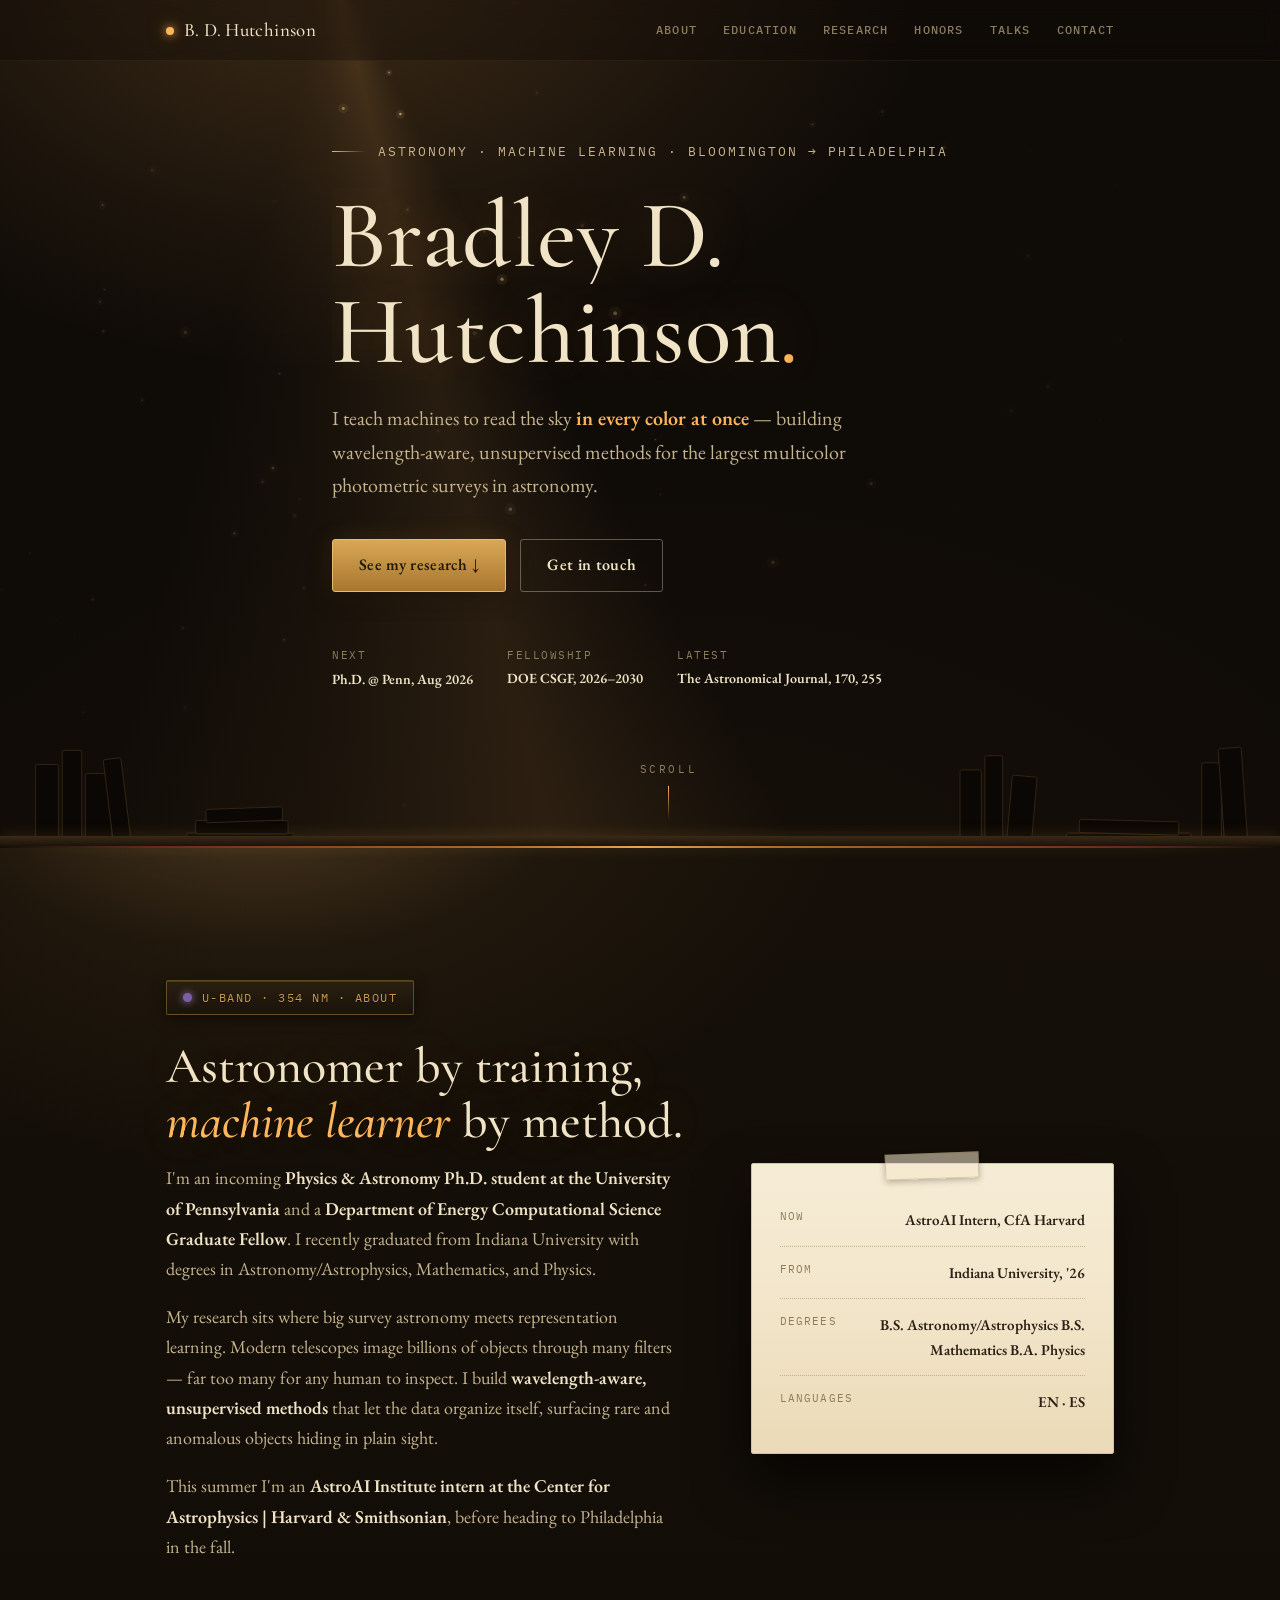
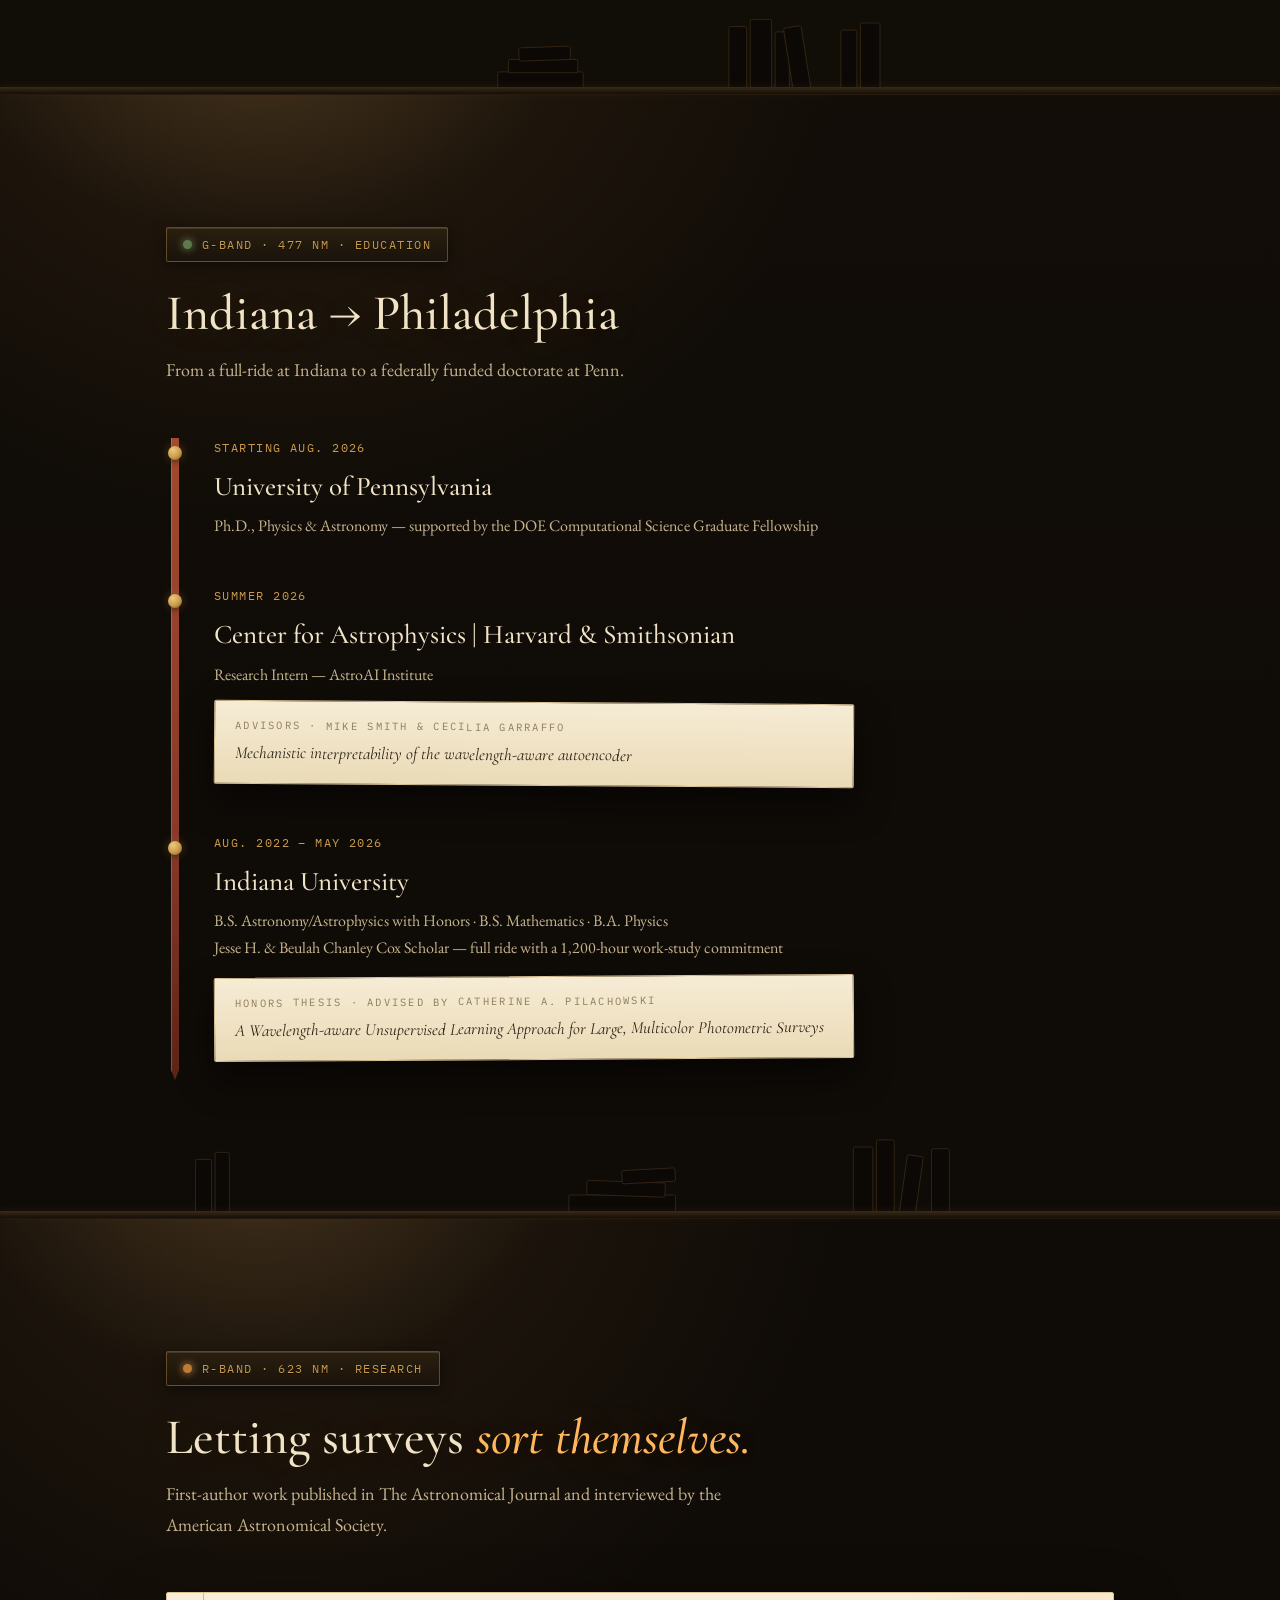
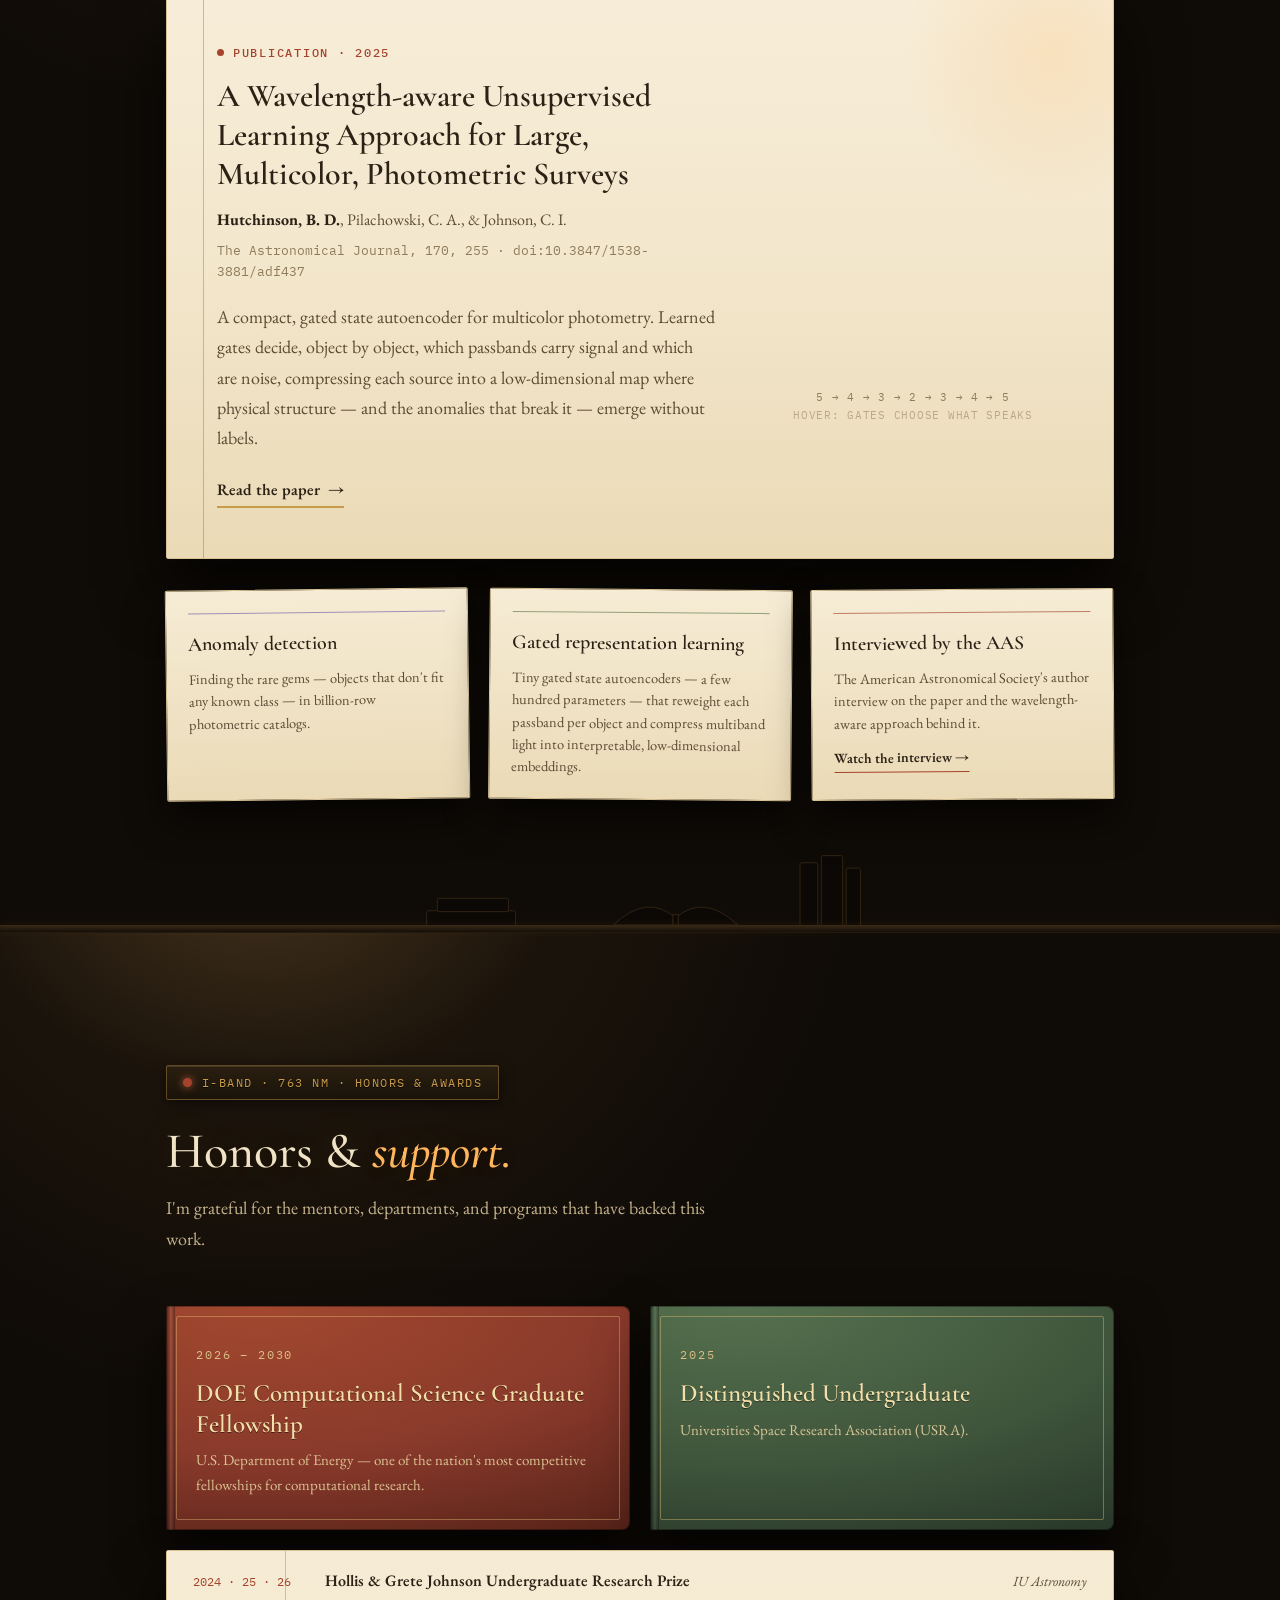
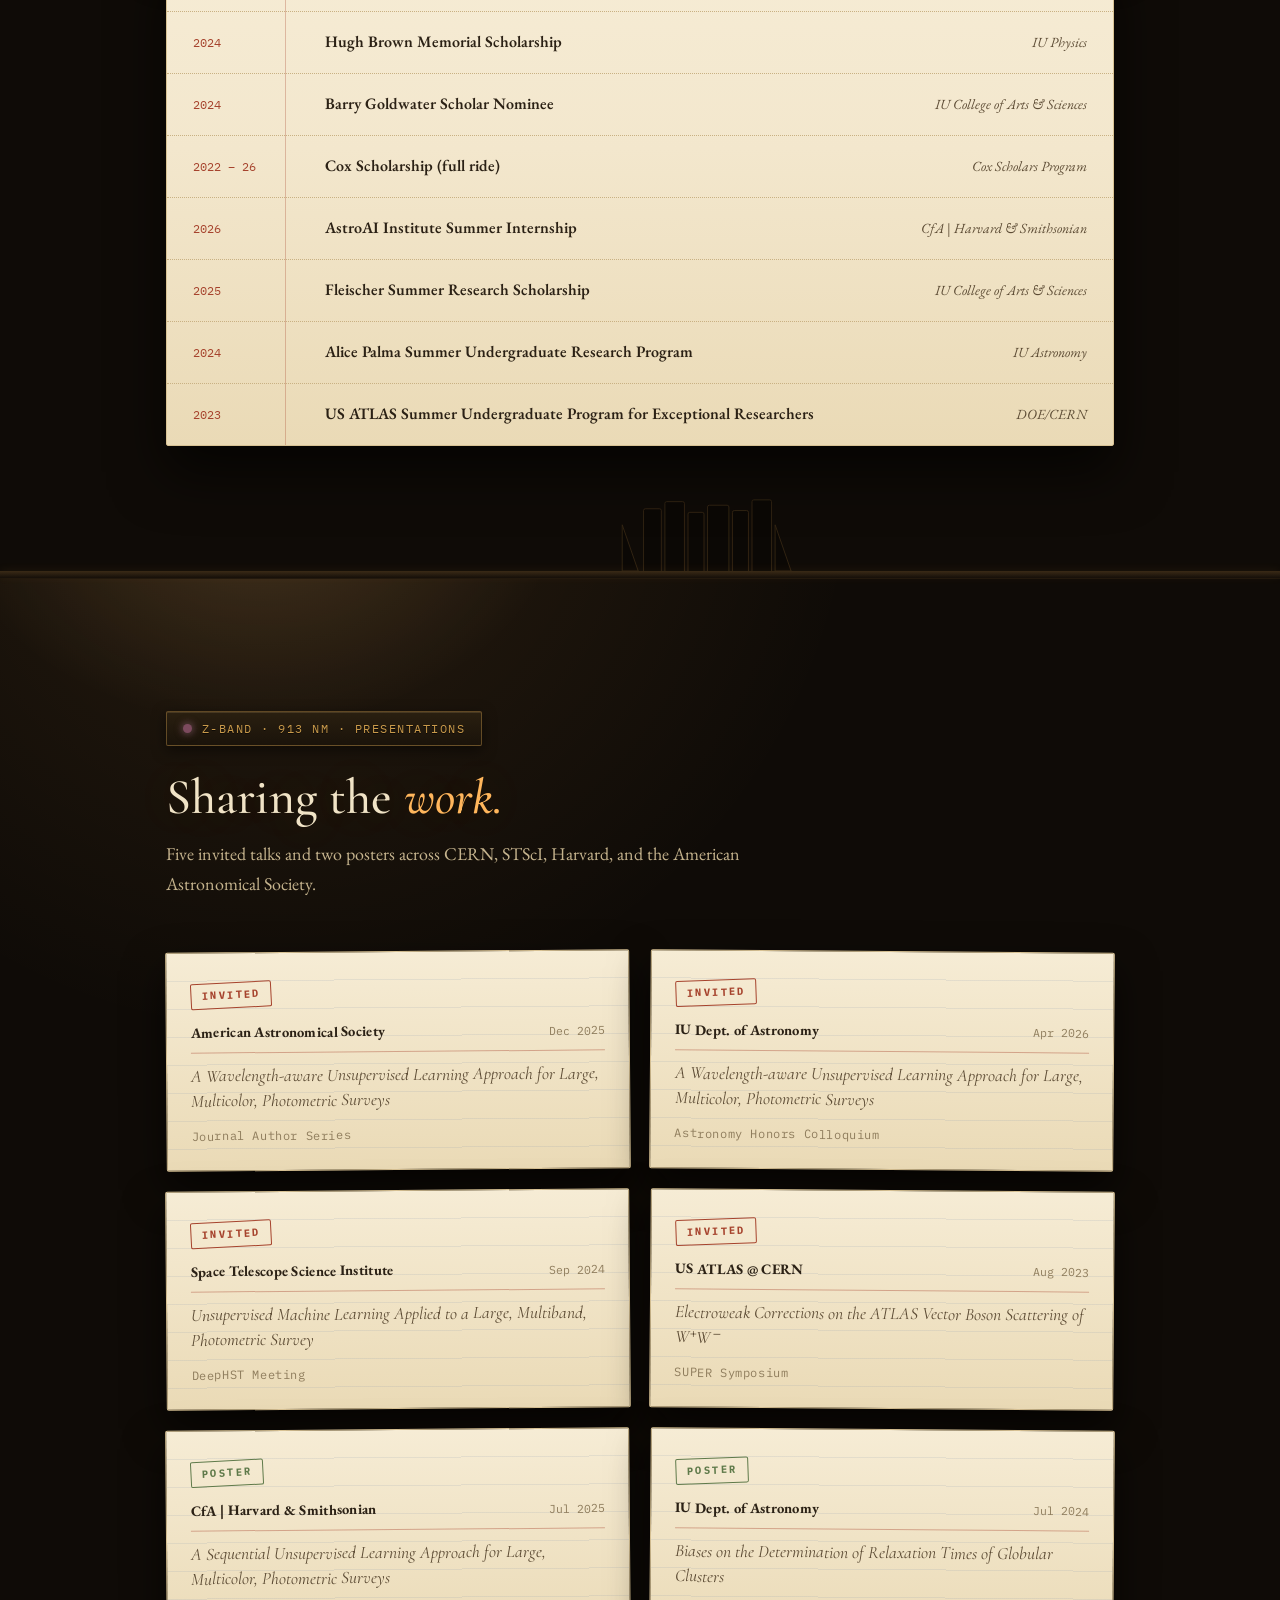
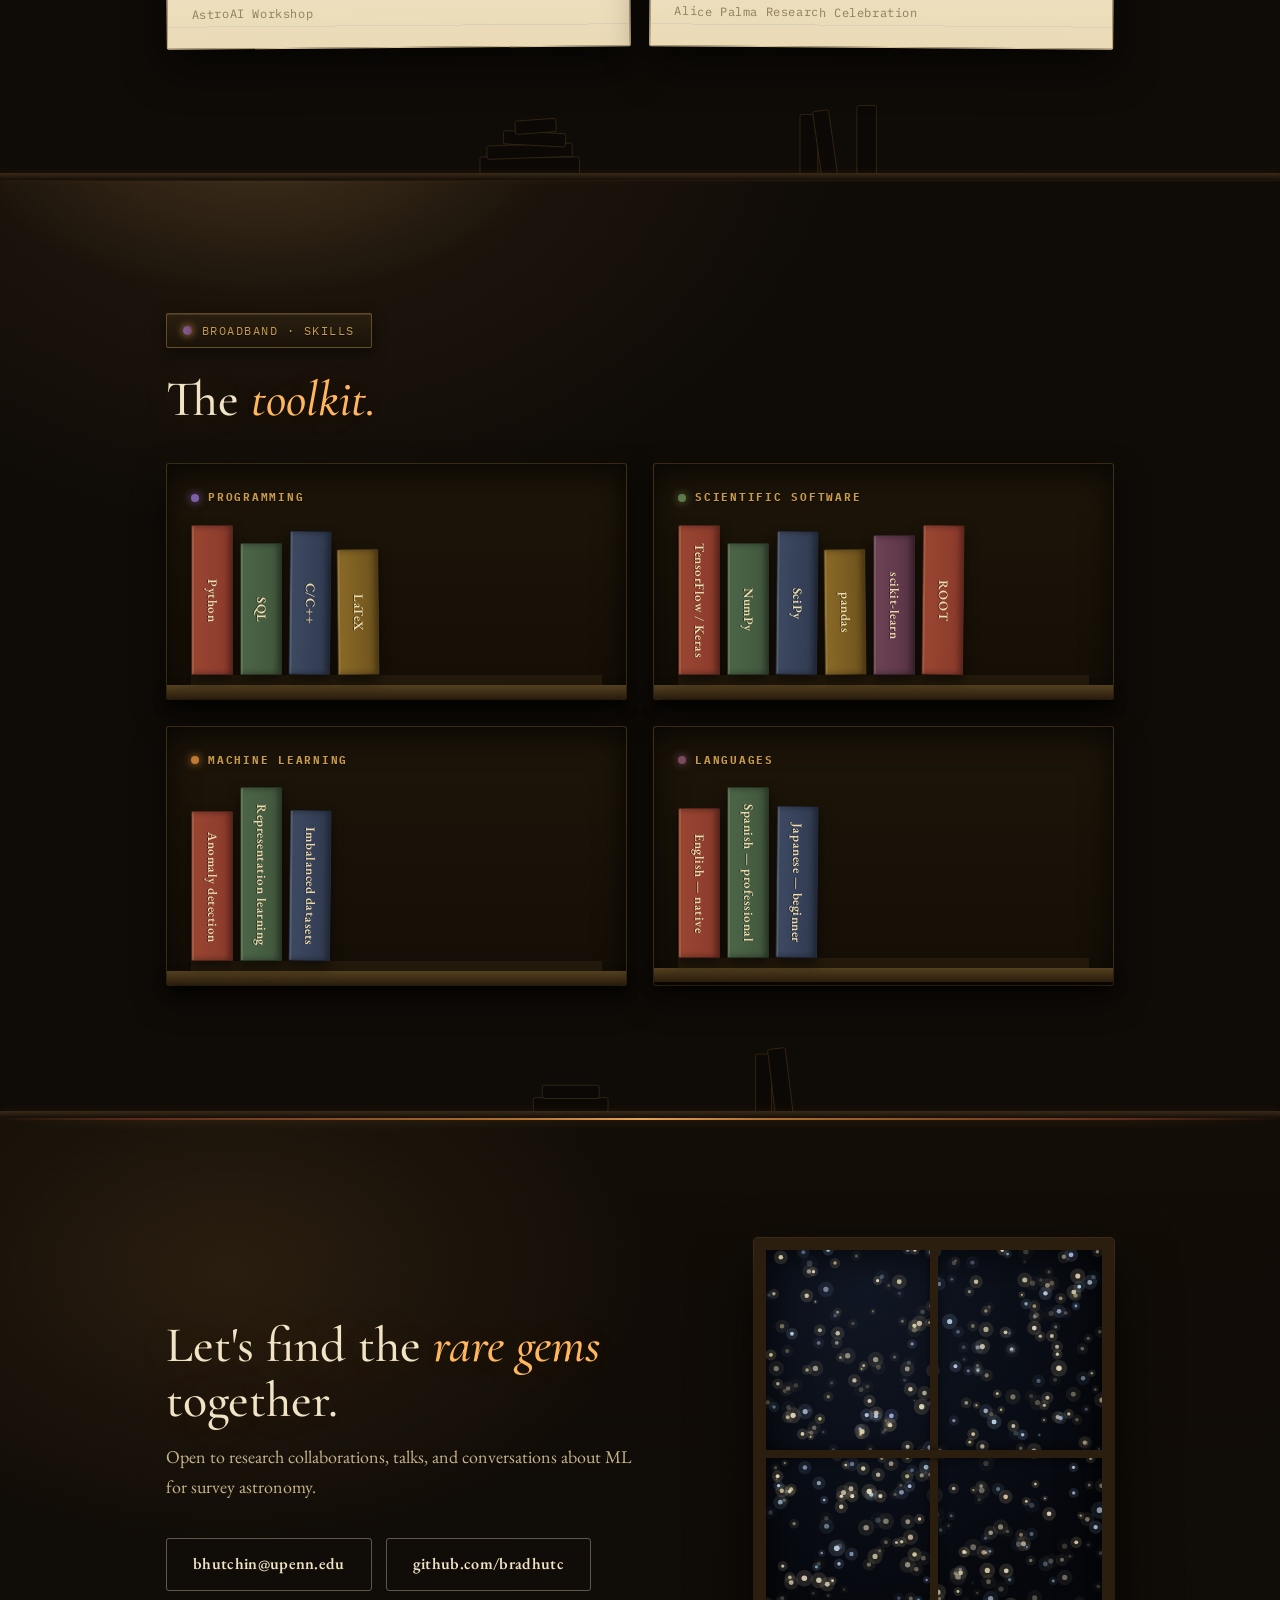
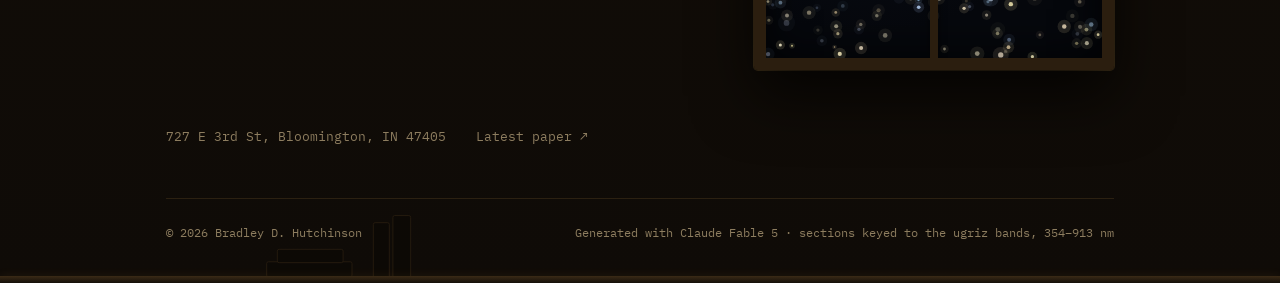
==== commit 3a06b355: "Update" ====
--- a/index.html
+++ b/index.html
@@ -7,32 +7,43 @@
 <meta name="description" content="Bradley D. Hutchinson — astronomer and machine-learning researcher. Incoming Physics & Astronomy Ph.D. at the University of Pennsylvania, DOE Computational Science Graduate Fellow.">
 <link rel="preconnect" href="https://fonts.googleapis.com">
 <link rel="preconnect" href="https://fonts.gstatic.com" crossorigin>
-<link href="https://fonts.googleapis.com/css2?family=Spectral:ital,wght@0,300;0,400;0,500;0,600;1,300;1,400&family=Karla:wght@400;500;600;700&family=Spline+Sans+Mono:wght@400;500&display=swap" rel="stylesheet">
+<link href="https://fonts.googleapis.com/css2?family=Cormorant+Garamond:ital,wght@0,400;0,500;0,600;1,400;1,500&family=EB+Garamond:ital,wght@0,400;0,500;0,600;1,400&family=IBM+Plex+Mono:wght@400;500&display=swap" rel="stylesheet">
 <style>
 /* ============================================================
-   TOKENS — "Daylight Survey"
-   A light-mode site for a wavelength-aware astronomer.
-   Structure is keyed to the SDSS ugriz photometric bands:
-   each section carries its own filter and its own hue.
+   TOKENS — "The Study, After Midnight"
+   A scholar's room with the lights off. Each section of the
+   page is a desk lit by its own hanging lamp: dark varnished
+   shadow between them, warm pools of light where the work is.
+   Papers, index cards, ledgers, leather covers, book spines.
    ============================================================ */
 :root{
-  --paper:#FCFCFA;
-  --paper-raised:#FFFFFF;
-  --ink:#1C2030;
-  --ink-soft:#4C5266;
-  --ink-faint:#8B90A1;
-  --line:#E6E6E1;
-
-  /* ugriz band hues */
-  --u:#7B5BD6;  /* 354 nm */
-  --g:#2E9E78;  /* 477 nm */
-  --r:#E08A3C;  /* 623 nm */
-  --i:#D8554A;  /* 763 nm */
-  --z:#9A4B6E;  /* 913 nm */
-
-  --display:'Spectral', Georgia, serif;
-  --body:'Karla', system-ui, sans-serif;
-  --mono:'Spline Sans Mono', ui-monospace, monospace;
+  --room:#0F0B07;          /* the unlit room */
+  --room-2:#171108;        /* wall grain in shadow */
+  --wood:#241A0F;          /* desk & frame wood */
+  --paper:#F3E7CD;         /* lamplit paper */
+  --paper-2:#EADAB6;       /* aged edge of the sheet */
+  --rule:#D9C69C;          /* pale rule lines on paper */
+  --ink:#2B2115;           /* iron-gall ink */
+  --ink-soft:#5C4B34;      /* faded ink */
+  --ink-faint:#8E7C5C;     /* pencil */
+  --cream:#F0E3C6;         /* text in the dark room */
+  --cream-soft:#C6B48E;
+  --cream-faint:#8D7D5F;
+  --brass:#C99A4B;         /* lamp fittings, foil */
+  --flame:#FFB65C;         /* the light itself */
+  --oxblood:#8A3A2B;       /* leather */
+  --forest:#41573D;        /* leather */
+
+  /* ugriz band hues, remixed as bottled inks on the shelf */
+  --u:#7C5FA8;  /* 354 nm — violet ink */
+  --g:#5F7A4A;  /* 477 nm — olive ink */
+  --r:#C07A33;  /* 623 nm — amber ink */
+  --i:#A6432D;  /* 763 nm — oxblood ink */
+  --z:#7C4A5E;  /* 913 nm — plum ink */
+
+  --display:'Cormorant Garamond', Georgia, serif;
+  --body:'EB Garamond', Georgia, serif;
+  --mono:'IBM Plex Mono', ui-monospace, monospace;
 
   --max:1060px;
   --pad:clamp(20px,5vw,56px);
@@ -41,211 +52,307 @@
 *{margin:0;padding:0;box-sizing:border-box}
 html{scroll-behavior:smooth}
 body{
-  background:var(--paper);
-  color:var(--ink);
+  background:
+    radial-gradient(1200px 700px at 85% -10%, rgba(255,182,92,.05), transparent 60%),
+    linear-gradient(180deg, var(--room-2), var(--room) 30%);
+  background-color:var(--room);
+  color:var(--cream);
   font-family:var(--body);
-  font-size:17px;
-  line-height:1.65;
+  font-size:18px;
+  line-height:1.68;
   -webkit-font-smoothing:antialiased;
 }
-::selection{background:#EDE7FB;color:var(--ink)}
+::selection{background:#4A3417;color:var(--flame)}
 
 a{color:inherit;text-decoration:none}
-a:focus-visible,button:focus-visible{outline:2px solid var(--u);outline-offset:3px;border-radius:2px}
+a:focus-visible,button:focus-visible{outline:2px solid var(--flame);outline-offset:3px;border-radius:2px}
 
 .wrap{max-width:var(--max);margin:0 auto;padding-left:var(--pad);padding-right:var(--pad)}
 
-/* ---------- spectrum rule: the recurring signature ---------- */
+/* ---------- the wandering reading lamp (cursor) ---------- */
+.torch{
+  position:fixed;left:-320px;top:-320px;width:640px;height:640px;border-radius:50%;
+  pointer-events:none;z-index:40;
+  background:radial-gradient(circle, rgba(255,176,88,.055), rgba(255,176,88,.02) 42%, transparent 66%);
+  mix-blend-mode:screen;
+}
+
+/* ---------- candle rule: the recurring signature line ---------- */
 .spectrum{
   height:2px;border:0;
-  background:linear-gradient(90deg,var(--u),#3D7BE0,var(--g),#C9C53A,var(--r),var(--i),var(--z));
-  opacity:.85;
-}
-
-/* ---------- nav ---------- */
+  background:linear-gradient(90deg, transparent, #6B2F1E 12%, var(--r) 40%, var(--flame) 50%, var(--r) 60%, #6B2F1E 88%, transparent);
+  opacity:.9;
+  filter:drop-shadow(0 0 6px rgba(255,182,92,.35));
+}
+
+/* ---------- nav: the brass rail ---------- */
 nav{
   position:fixed;top:0;left:0;right:0;z-index:50;
-  background:rgba(252,252,250,.86);
-  backdrop-filter:blur(12px);
-  border-bottom:1px solid var(--line);
-  transition:background .35s ease,border-color .35s ease;
-}
-nav.over-hero{background:rgba(28,32,48,.35);border-bottom-color:rgba(255,255,255,.08)}
-nav.over-hero .nav-name{color:#fff}
-nav.over-hero .nav-links a{color:#B9BDCB}
-nav.over-hero .nav-links a:hover{color:#fff}
+  background:rgba(15,11,7,.82);
+  backdrop-filter:blur(10px);
+  border-bottom:1px solid rgba(201,154,75,.18);
+  transition:border-color .35s ease, background .35s ease;
+}
+nav.over-hero{background:rgba(15,11,7,.35);border-bottom-color:rgba(201,154,75,.08)}
 .nav-inner{
   max-width:var(--max);margin:0 auto;
   padding:14px var(--pad);
   display:flex;align-items:center;justify-content:space-between;gap:16px;
 }
-.nav-name{font-family:var(--display);font-weight:500;font-size:18px;letter-spacing:.01em}
-.nav-name .dot{display:inline-block;width:8px;height:8px;border-radius:50%;
-  background:conic-gradient(var(--u),var(--g),var(--r),var(--i),var(--z),var(--u));
-  margin-right:9px;transform:translateY(-1px)}
-.nav-links{display:flex;gap:26px;font-size:13.5px;font-weight:600;letter-spacing:.04em;text-transform:uppercase}
-.nav-links a{color:var(--ink-soft);position:relative;padding:4px 0;transition:color .2s}
-.nav-links a::after{content:"";position:absolute;left:0;right:100%;bottom:0;height:2px;
-  background:currentColor;transition:right .25s ease}
-.nav-links a:hover{color:var(--ink)}
+.nav-name{font-family:var(--display);font-weight:500;font-size:19px;letter-spacing:.02em;color:var(--cream)}
+.nav-name .dot{
+  display:inline-block;width:8px;height:8px;border-radius:50%;
+  background:var(--flame);
+  box-shadow:0 0 10px rgba(255,182,92,.9), 0 0 22px rgba(255,182,92,.45);
+  margin-right:10px;transform:translateY(-1px);
+  animation:bulb 4.5s ease-in-out infinite;
+}
+@keyframes bulb{0%,100%{opacity:1}47%{opacity:1}50%{opacity:.65}53%{opacity:1}}
+.nav-links{display:flex;gap:26px;font-family:var(--mono);font-size:12px;font-weight:500;letter-spacing:.1em;text-transform:uppercase}
+.nav-links a{color:var(--cream-faint);position:relative;padding:4px 0;transition:color .2s,text-shadow .2s}
+.nav-links a::after{content:"";position:absolute;left:0;right:100%;bottom:0;height:1px;
+  background:var(--flame);transition:right .25s ease}
+.nav-links a:hover{color:var(--flame);text-shadow:0 0 12px rgba(255,182,92,.5)}
 .nav-links a:hover::after{right:0}
 @media(max-width:720px){.nav-links{display:none}}
 
-/* ---------- hero ---------- */
+/* ---------- hero: the room, lights off ---------- */
 header{
   position:relative;
-  min-height:92vh;
+  min-height:94vh;
   display:flex;align-items:center;
   overflow:hidden;
-  background:var(--ink);
-}
-#sky{position:absolute;inset:0;width:100%;height:100%;display:block}
-.hero-content{position:relative;z-index:2;padding-top:90px;padding-bottom:60px}
+  background:
+    radial-gradient(900px 620px at 26% -6%, rgba(255,178,88,.20), rgba(255,178,88,.06) 45%, transparent 68%),
+    radial-gradient(1400px 900px at 50% 120%, #171009, var(--room) 60%);
+  background-color:var(--room);
+}
+/* the cone of lamplight falling across the desk */
+header::before{
+  content:"";position:absolute;inset:0;pointer-events:none;z-index:1;
+  background:conic-gradient(from 152deg at 26% -4%, transparent 0deg, rgba(255,182,92,.10) 14deg, rgba(255,182,92,.03) 30deg, transparent 44deg);
+}
+#sky{position:absolute;inset:0;width:100%;height:100%;display:block;z-index:1}
+.hero-books{position:absolute;left:0;right:0;bottom:0;z-index:1;display:block;width:100%;height:auto;opacity:.9}
+.hero-desk{position:absolute;left:0;right:0;bottom:0;height:10px;z-index:2;
+  background:linear-gradient(180deg,#3A2A16,#1B130A);
+  box-shadow:0 -2px 14px rgba(255,178,88,.12)}
+.hero-content{position:relative;z-index:3;padding-top:96px;padding-bottom:110px}
 
 .hero-eyebrow{
-  font-family:var(--mono);font-size:12.5px;letter-spacing:.14em;
-  color:#A6ACC0;text-transform:uppercase;
+  font-family:var(--mono);font-size:12.5px;letter-spacing:.16em;
+  color:var(--cream-soft);text-transform:uppercase;
   display:flex;align-items:center;gap:12px;margin-bottom:26px;
   opacity:0;animation:rise .8s ease .15s forwards;
 }
-.hero-eyebrow::before{content:"";width:34px;height:2px;
-  background:linear-gradient(90deg,var(--u),var(--i))}
+.hero-eyebrow::before{content:"";width:34px;height:1px;background:linear-gradient(90deg,var(--flame),transparent)}
 
 h1{
-  font-family:var(--display);font-weight:300;
-  font-size:clamp(44px,8.2vw,92px);
-  line-height:1.02;letter-spacing:-.015em;
+  font-family:var(--display);font-weight:500;
+  font-size:clamp(46px,8.4vw,96px);
+  line-height:1.0;letter-spacing:.005em;
   margin-bottom:8px;
-  color:#FFFFFF;
+  color:var(--cream);
+  text-shadow:0 0 60px rgba(255,182,92,.22);
 }
 h1 .line{display:block;overflow:hidden}
 h1 .line span{display:inline-block;transform:translateY(110%);
   animation:lift 1s cubic-bezier(.2,.7,.2,1) forwards}
 h1 .line:nth-child(2) span{animation-delay:.12s}
-h1 em{font-style:italic;font-weight:300;
-  background:linear-gradient(100deg,#A98DF2 0%,#6FA8F5 35%,#5BC79A 65%,#F0B05C 100%);
+h1 em{font-style:italic;font-weight:500;
+  background:linear-gradient(100deg,#F5D08A, var(--flame), #D98A3C);
   -webkit-background-clip:text;background-clip:text;color:transparent}
 
 .hero-sub{
-  max-width:560px;font-size:clamp(17px,2.1vw,20px);color:#B9BDCB;
+  max-width:560px;font-size:clamp(17px,2.1vw,20px);color:var(--cream-soft);
   margin-top:22px;
   opacity:0;animation:rise .9s ease .45s forwards;
 }
-.hero-sub strong{color:#fff;font-weight:600}
+.hero-sub strong{color:var(--flame);font-weight:600}
 
 .hero-actions{display:flex;flex-wrap:wrap;gap:14px;margin-top:36px;
   opacity:0;animation:rise .9s ease .6s forwards}
 .btn{
-  font-family:var(--body);font-weight:600;font-size:15px;
-  padding:13px 26px;border-radius:999px;border:1px solid var(--ink);
-  transition:transform .2s ease,box-shadow .2s ease,background .2s,color .2s;
+  font-family:var(--body);font-weight:600;font-size:16px;
+  padding:12px 26px;border-radius:3px;
+  transition:transform .2s ease,box-shadow .2s ease,background .2s,color .2s,border-color .2s;
   display:inline-flex;align-items:center;gap:9px;cursor:pointer;
-}
-.btn-solid{background:var(--ink);color:#fff}
-.btn-solid:hover{transform:translateY(-2px);box-shadow:0 10px 24px rgba(28,32,48,.18)}
-.btn-ghost{background:transparent;color:var(--ink)}
-.btn-ghost:hover{transform:translateY(-2px);background:#fff;box-shadow:0 8px 20px rgba(28,32,48,.08)}
-header .btn-solid{background:#fff;color:var(--ink);border-color:#fff}
-header .btn-solid:hover{box-shadow:0 12px 28px rgba(0,0,0,.35)}
-header .btn-ghost{color:#fff;border-color:rgba(255,255,255,.55)}
-header .btn-ghost:hover{background:rgba(255,255,255,.1);border-color:#fff;box-shadow:none}
+  letter-spacing:.02em;
+}
+.btn-solid{
+  background:linear-gradient(180deg,#D9A855,#A9762F);
+  color:#241A0C;border:1px solid #E5BC6E;
+  box-shadow:0 6px 20px rgba(0,0,0,.5), 0 0 24px rgba(255,182,92,.15);
+}
+.btn-solid:hover{transform:translateY(-2px);box-shadow:0 12px 30px rgba(0,0,0,.6), 0 0 34px rgba(255,182,92,.3)}
+.btn-ghost{background:transparent;color:var(--cream);border:1px solid rgba(240,227,198,.35)}
+.btn-ghost:hover{transform:translateY(-2px);border-color:var(--flame);color:var(--flame);box-shadow:0 0 24px rgba(255,182,92,.14)}
 
 .hero-meta{
   margin-top:54px;display:flex;flex-wrap:wrap;gap:34px;
   opacity:0;animation:rise 1s ease .75s forwards;
 }
-.hero-meta div{font-size:13.5px}
-.hero-meta .k{font-family:var(--mono);font-size:11.5px;letter-spacing:.12em;
-  text-transform:uppercase;color:#7C8296;display:block;margin-bottom:3px}
-.hero-meta .v{font-weight:600;color:#fff}
+.hero-meta div{font-size:14px}
+.hero-meta .k{font-family:var(--mono);font-size:11px;letter-spacing:.14em;
+  text-transform:uppercase;color:var(--cream-faint);display:block;margin-bottom:3px}
+.hero-meta .v{font-weight:600;color:var(--cream)}
 
 .scroll-cue{
-  position:absolute;bottom:26px;left:50%;transform:translateX(-50%);
-  font-family:var(--mono);font-size:11px;letter-spacing:.2em;color:#8B90A1;
+  position:absolute;bottom:26px;left:50%;transform:translateX(-50%);z-index:3;
+  font-family:var(--mono);font-size:11px;letter-spacing:.24em;color:var(--cream-faint);
   text-transform:uppercase;display:flex;flex-direction:column;align-items:center;gap:8px;
   opacity:0;animation:rise 1s ease 1.1s forwards;
 }
 .scroll-cue::after{content:"";width:1px;height:34px;
-  background:linear-gradient(#8B90A1,transparent);
+  background:linear-gradient(var(--flame),transparent);
   animation:drip 2.2s ease-in-out infinite}
 
 @keyframes rise{from{opacity:0;transform:translateY(18px)}to{opacity:1;transform:none}}
 @keyframes lift{to{transform:none}}
 @keyframes drip{0%,100%{transform:scaleY(.4);transform-origin:top}50%{transform:scaleY(1);transform-origin:top}}
 
-/* ---------- sections ---------- */
-section{padding:clamp(70px,10vw,120px) 0;position:relative}
-section + section{border-top:1px solid var(--line)}
+/* ---------- sections: each one a lamplit desk ---------- */
+section{padding:clamp(84px,11vw,132px) 0;position:relative}
+section + section{border-top:1px solid rgba(201,154,75,.08)}
+
+/* lamplight from a fixture just out of frame:
+   brightest near the top edge, spreading and fading as it falls,
+   so each section's heading sits inside a natural pool of light */
+.lamp{
+  position:absolute;top:0;left:0;right:0;bottom:0;
+  pointer-events:none;z-index:1;
+  background:
+    radial-gradient(ellipse 34% 26% at 20% -6%, rgba(255,196,120,.14), transparent 70%),
+    radial-gradient(ellipse 58% 62% at 22% -10%, rgba(255,178,88,.10), rgba(255,178,88,.03) 55%, transparent 78%);
+  animation:flicker 9s ease-in-out infinite;
+}
+@keyframes flicker{
+  0%,100%{opacity:1}
+  38%{opacity:.94}
+  41%{opacity:1}
+  72%{opacity:.97}
+}
+
+/* the shelf at the bottom of every section: silhouetted books
+   resting on a wooden plank at the edge of the lamplight */
+.shelf-books{
+  position:absolute;left:0;right:0;bottom:7px;
+  width:100%;height:96px;display:block;
+  z-index:1;pointer-events:none;opacity:.9;
+}
+.shelf-plank{
+  position:absolute;left:0;right:0;bottom:0;height:7px;
+  background:linear-gradient(180deg,#3A2A16,#150F09);
+  box-shadow:0 -1px 10px rgba(255,178,88,.07);
+  z-index:1;pointer-events:none;
+}
 
 .band-tag{
   display:inline-flex;align-items:center;gap:10px;
-  font-family:var(--mono);font-size:12px;letter-spacing:.12em;text-transform:uppercase;
-  color:var(--ink-soft);
-  border:1px solid var(--line);border-radius:999px;
-  padding:7px 16px;margin-bottom:22px;background:var(--paper-raised);
-}
-.band-tag .swatch{width:10px;height:10px;border-radius:50%}
+  font-family:var(--mono);font-size:11.5px;letter-spacing:.13em;text-transform:uppercase;
+  color:var(--brass);
+  border:1px solid rgba(201,154,75,.4);border-radius:2px;
+  padding:7px 16px;margin-bottom:24px;
+  background:linear-gradient(180deg,#2A1F10,#1A130A);
+  box-shadow:inset 0 1px 0 rgba(255,214,140,.14), 0 4px 14px rgba(0,0,0,.5);
+  text-shadow:0 1px 0 rgba(0,0,0,.6);
+  position:relative;z-index:3;
+}
+.band-tag .swatch{width:9px;height:9px;border-radius:50%;
+  box-shadow:0 0 8px currentColor, 0 0 8px rgba(255,255,255,.15)}
 
 h2{
-  font-family:var(--display);font-weight:400;
-  font-size:clamp(30px,4.6vw,46px);line-height:1.12;letter-spacing:-.01em;
+  font-family:var(--display);font-weight:500;
+  font-size:clamp(32px,4.8vw,50px);line-height:1.1;letter-spacing:0;
   margin-bottom:14px;max-width:640px;
-}
-h2 em{font-style:italic}
-.section-lede{color:var(--ink-soft);max-width:580px;margin-bottom:48px;font-size:17.5px}
+  color:var(--cream);
+  text-shadow:0 0 46px rgba(255,182,92,.18);
+  position:relative;z-index:3;
+}
+h2 em{font-style:italic;color:var(--flame)}
+.section-lede{color:var(--cream-soft);max-width:580px;margin-bottom:52px;font-size:18px;position:relative;z-index:3}
 
 /* reveal on scroll */
 .reveal{opacity:0;transform:translateY(26px);transition:opacity .7s ease,transform .7s cubic-bezier(.2,.7,.2,1)}
 .reveal.in{opacity:1;transform:none}
 
+/* ---------- paper: everything the lamp touches ---------- */
+.sheet{
+  background:linear-gradient(180deg,#F6ECD5,var(--paper) 40%,var(--paper-2));
+  color:var(--ink);
+  border:1px solid #D8C294;
+  border-radius:2px;
+  box-shadow:0 24px 50px rgba(0,0,0,.6), 0 2px 0 rgba(255,225,170,.25) inset;
+}
+
 /* ---------- about ---------- */
-.about-grid{display:grid;grid-template-columns:1.4fr 1fr;gap:clamp(36px,6vw,80px);align-items:start}
+.about-grid{display:grid;grid-template-columns:1.4fr 1fr;gap:clamp(36px,6vw,80px);align-items:start;position:relative;z-index:3}
 .about-grid p + p{margin-top:18px}
-.about-grid p{color:var(--ink-soft)}
-.about-grid p strong{color:var(--ink);font-weight:600}
+.about-grid p{color:var(--cream-soft)}
+.about-grid p strong{color:var(--cream);font-weight:600}
 .fact-card{
-  background:var(--paper-raised);border:1px solid var(--line);border-radius:18px;
-  padding:28px;position:relative;overflow:hidden;
-}
-.fact-card::before{content:"";position:absolute;top:0;left:0;right:0;height:3px;
-  background:linear-gradient(90deg,var(--u),var(--g),var(--r),var(--i),var(--z))}
-.fact{display:flex;justify-content:space-between;gap:16px;padding:13px 0;border-bottom:1px dashed var(--line);font-size:14.5px}
+  background:linear-gradient(180deg,#F6ECD5,var(--paper) 40%,var(--paper-2));
+  color:var(--ink);
+  border:1px solid #D8C294;border-radius:2px;
+  padding:30px 28px 26px;position:relative;
+  transform:rotate(.7deg);
+  box-shadow:0 26px 54px rgba(0,0,0,.65);
+}
+/* a strip of tape holding the note to the wall */
+.fact-card::before{content:"";position:absolute;top:-11px;left:50%;transform:translateX(-50%) rotate(-2deg);
+  width:92px;height:24px;background:rgba(244,232,205,.55);
+  border:1px solid rgba(120,95,55,.25);box-shadow:0 2px 6px rgba(0,0,0,.25)}
+.fact{display:flex;justify-content:space-between;gap:16px;padding:13px 0;border-bottom:1px dotted #C9B183;font-size:15px}
 .fact:last-child{border-bottom:0}
-.fact .k{font-family:var(--mono);font-size:12px;letter-spacing:.08em;color:var(--ink-faint);text-transform:uppercase}
-.fact .v{font-weight:600;text-align:right}
-@media(max-width:820px){.about-grid{grid-template-columns:1fr}}
-
-/* ---------- education timeline ---------- */
-.timeline{position:relative;margin-top:8px}
-.timeline::before{content:"";position:absolute;left:7px;top:6px;bottom:6px;width:2px;
-  background:linear-gradient(var(--u),var(--g))}
-.t-item{position:relative;padding:0 0 44px 44px}
-.t-item:last-child{padding-bottom:0}
-.t-item::before{content:"";position:absolute;left:0;top:6px;width:16px;height:16px;border-radius:50%;
-  background:var(--paper);border:3px solid var(--u);transition:transform .25s ease}
-.t-item:nth-child(2)::before{border-color:var(--g)}
-.t-item:nth-child(3)::before{border-color:var(--r)}
+.fact .k{font-family:var(--mono);font-size:11px;letter-spacing:.1em;color:var(--ink-faint);text-transform:uppercase}
+.fact .v{font-weight:600;text-align:right;color:var(--ink)}
+@media(max-width:820px){.about-grid{grid-template-columns:1fr}.fact-card{transform:none}}
+
+/* ---------- education: the ribbon bookmark ---------- */
+.timeline{position:relative;margin-top:8px;z-index:3}
+.timeline::before{content:"";position:absolute;left:5px;top:0;bottom:6px;width:8px;
+  background:linear-gradient(180deg,#A2482F,var(--oxblood) 60%,#5E2418);
+  box-shadow:0 6px 18px rgba(0,0,0,.5), inset 1px 0 0 rgba(255,200,150,.25);
+  clip-path:polygon(0 0,100% 0,100% calc(100% - 10px),50% 100%,0 calc(100% - 10px));}
+.t-item{position:relative;padding:0 0 46px 48px}
+.t-item:last-child{padding-bottom:26px}
+.t-item::before{content:"";position:absolute;left:2px;top:8px;width:14px;height:14px;border-radius:50%;
+  background:radial-gradient(circle at 35% 30%, #EFC77F, var(--brass) 55%, #6B4A1B);
+  box-shadow:0 2px 6px rgba(0,0,0,.6), 0 0 10px rgba(255,182,92,.35);
+  transition:transform .25s ease}
 .t-item:hover::before{transform:scale(1.25)}
-.t-date{font-family:var(--mono);font-size:12.5px;letter-spacing:.1em;color:var(--ink-faint);text-transform:uppercase}
-.t-title{font-family:var(--display);font-size:24px;font-weight:500;margin:6px 0 4px}
-.t-sub{color:var(--ink-soft);font-size:15.5px}
-.t-detail{margin-top:12px;background:var(--paper-raised);border:1px solid var(--line);
-  border-radius:14px;padding:16px 20px;font-size:14.5px;color:var(--ink-soft)}
-.t-detail .k{font-family:var(--mono);font-size:11px;letter-spacing:.1em;text-transform:uppercase;
+.t-date{font-family:var(--mono);font-size:12px;letter-spacing:.12em;color:var(--brass);text-transform:uppercase}
+.t-title{font-family:var(--display);font-size:27px;font-weight:500;margin:6px 0 4px;color:var(--cream)}
+.t-sub{color:var(--cream-soft);font-size:16px}
+.t-detail{margin-top:14px;
+  background:linear-gradient(180deg,#F6ECD5,var(--paper-2));
+  color:var(--ink-soft);
+  border:1px solid #D8C294;border-radius:2px;
+  padding:16px 20px;font-size:15px;max-width:640px;
+  box-shadow:0 16px 34px rgba(0,0,0,.55);
+  transform:rotate(-.35deg)}
+.t-item:nth-child(2) .t-detail{transform:rotate(.4deg)}
+.t-detail .k{font-family:var(--mono);font-size:10.5px;letter-spacing:.12em;text-transform:uppercase;
   color:var(--ink-faint);display:block;margin-bottom:4px}
-.t-detail em{color:var(--ink);font-style:italic;font-family:var(--display);font-size:15.5px}
-
-/* ---------- research / publication ---------- */
+.t-detail em{color:var(--ink);font-style:italic;font-family:var(--display);font-size:17px}
+
+/* ---------- research: the manuscript on the desk ---------- */
 .pub-card{
-  background:linear-gradient(180deg,#FFFFFF, #FBFAF7);
-  border:1px solid var(--line);border-radius:22px;
-  padding:clamp(28px,4.5vw,48px);
+  background:linear-gradient(180deg,#F7EDD8,var(--paper) 45%,var(--paper-2));
+  color:var(--ink);
+  border:1px solid #D8C294;border-radius:2px;
+  padding:clamp(28px,4.5vw,50px);
   position:relative;overflow:hidden;
   transition:box-shadow .3s ease,transform .3s ease;
   display:grid;grid-template-columns:minmax(0,1fr) 300px;
   gap:clamp(24px,4vw,48px);align-items:center;
-}
-.pub-card:hover{box-shadow:0 18px 50px rgba(28,32,48,.09);transform:translateY(-3px)}
+  transform:rotate(-.35deg);
+  box-shadow:0 30px 64px rgba(0,0,0,.68);
+  z-index:3;
+}
+.pub-card:hover{box-shadow:0 40px 80px rgba(0,0,0,.75), 0 0 60px rgba(255,182,92,.08);transform:rotate(-.35deg) translateY(-3px)}
+/* ruled margin line, like a manuscript page */
+.pub-card::before{content:"";position:absolute;top:0;bottom:0;left:calc(clamp(28px,4.5vw,50px) - 14px);width:1px;background:rgba(166,67,45,.35)}
 .pub-viz{display:flex;flex-direction:column;align-items:center;gap:12px}
 #gsa{width:100%;max-width:300px;height:auto;display:block}
 .pub-viz .cap{font-family:var(--mono);font-size:10.5px;letter-spacing:.07em;
@@ -253,110 +360,204 @@
 .pub-viz .cap-hover{opacity:.55;transition:opacity .3s,color .3s}
 .pub-card:hover .cap-hover{opacity:1;color:var(--g)}
 @media(max-width:900px){
-  .pub-card{grid-template-columns:1fr}
+  .pub-card{grid-template-columns:1fr;transform:none}
+  .pub-card:hover{transform:translateY(-3px)}
   .pub-viz{order:2;margin-top:6px}
 }
-.pub-card .glow{position:absolute;right:-90px;top:-90px;width:280px;height:280px;border-radius:50%;
-  background:radial-gradient(circle,rgba(123,91,214,.12),transparent 70%);pointer-events:none}
-.pub-kicker{font-family:var(--mono);font-size:12px;letter-spacing:.14em;text-transform:uppercase;
-  color:var(--g);font-weight:500;margin-bottom:14px;display:flex;align-items:center;gap:9px}
-.pub-kicker::before{content:"";width:7px;height:7px;border-radius:50%;background:var(--g)}
-.pub-title{font-family:var(--display);font-size:clamp(22px,3.2vw,30px);font-weight:500;line-height:1.25;max-width:720px}
-.pub-authors{margin-top:14px;color:var(--ink-soft);font-size:15.5px}
+.pub-card .glow{position:absolute;right:-90px;top:-90px;width:300px;height:300px;border-radius:50%;
+  background:radial-gradient(circle,rgba(255,178,88,.20),transparent 70%);pointer-events:none}
+.pub-kicker{font-family:var(--mono);font-size:11.5px;letter-spacing:.15em;text-transform:uppercase;
+  color:var(--i);font-weight:500;margin-bottom:14px;display:flex;align-items:center;gap:9px}
+.pub-kicker::before{content:"";width:7px;height:7px;border-radius:50%;background:var(--i)}
+.pub-title{font-family:var(--display);font-size:clamp(23px,3.3vw,32px);font-weight:600;line-height:1.22;max-width:720px;color:var(--ink)}
+.pub-authors{margin-top:14px;color:var(--ink-soft);font-size:16px}
 .pub-authors strong{color:var(--ink)}
-.pub-ref{margin-top:6px;font-family:var(--mono);font-size:13px;color:var(--ink-faint)}
+.pub-ref{margin-top:6px;font-family:var(--mono);font-size:12.5px;color:var(--ink-faint)}
 .pub-blurb{margin-top:20px;color:var(--ink-soft);max-width:680px}
-.pub-link{display:inline-flex;align-items:center;gap:8px;margin-top:24px;font-weight:600;font-size:15px;
-  color:var(--ink);border-bottom:2px solid var(--g);padding-bottom:2px;transition:gap .2s ease}
-.pub-link:hover{gap:13px}
-
-.research-strip{display:grid;grid-template-columns:repeat(3,1fr);gap:18px;margin-top:26px}
-.r-chip{background:var(--paper-raised);border:1px solid var(--line);border-radius:16px;padding:20px 22px;
-  transition:transform .25s ease,border-color .25s ease}
-.r-chip:hover{transform:translateY(-4px);border-color:#d8d8d0}
-.r-chip h3{font-family:var(--display);font-weight:500;font-size:18px;margin-bottom:6px}
-.r-chip p{font-size:14px;color:var(--ink-soft);line-height:1.55}
-.r-chip .bar{width:30px;height:3px;border-radius:2px;margin-bottom:14px}
-@media(max-width:820px){.research-strip{grid-template-columns:1fr}}
-
-/* ---------- honors ---------- */
-.honor-feature{
-  display:grid;grid-template-columns:1fr 1fr;gap:18px;margin-bottom:18px;
-}
+.pub-link{display:inline-flex;align-items:center;gap:8px;margin-top:24px;font-weight:600;font-size:16px;
+  color:var(--ink);border-bottom:2px solid var(--brass);padding-bottom:2px;transition:gap .2s ease,color .2s}
+.pub-link:hover{gap:13px;color:var(--i)}
+
+/* index cards pinned beside the manuscript */
+.research-strip{display:grid;grid-template-columns:repeat(3,1fr);gap:20px;margin-top:30px;position:relative;z-index:3}
+.r-chip{
+  background:linear-gradient(180deg,#F6ECD5,var(--paper-2));
+  color:var(--ink);
+  border:1px solid #D8C294;border-radius:2px;
+  padding:22px 22px 20px;
+  box-shadow:0 18px 38px rgba(0,0,0,.6);
+  transition:transform .25s ease,box-shadow .25s ease;
+  position:relative;display:block;
+}
+.r-chip:nth-child(1){transform:rotate(-.7deg)}
+.r-chip:nth-child(2){transform:rotate(.5deg)}
+.r-chip:nth-child(3){transform:rotate(-.4deg)}
+.r-chip:hover{transform:translateY(-5px) rotate(0deg);box-shadow:0 26px 50px rgba(0,0,0,.7)}
+/* the index-card headline rule */
+.r-chip .bar{width:100%;height:1px;border-radius:0;margin-bottom:14px;opacity:.65}
+.r-chip h3{font-family:var(--display);font-weight:600;font-size:20px;margin-bottom:6px;color:var(--ink)}
+.r-chip p{font-size:14.5px;color:var(--ink-soft);line-height:1.55}
+.r-chip-link{display:inline-block;margin-top:12px;font-weight:600;font-size:14px;color:var(--ink);
+  border-bottom:1.5px solid var(--i);padding-bottom:1px}
+@media(max-width:820px){.research-strip{grid-template-columns:1fr}.r-chip{transform:none}}
+
+/* ---------- honors: leather covers and the ledger ---------- */
+.honor-feature{display:grid;grid-template-columns:1fr 1fr;gap:20px;margin-bottom:20px;position:relative;z-index:3}
 .honor-big{
-  background:var(--paper-raised);border:1px solid var(--line);border-radius:20px;
-  padding:30px;position:relative;overflow:hidden;
+  border-radius:3px 8px 8px 3px;
+  padding:32px 30px;position:relative;overflow:hidden;
   transition:transform .25s ease,box-shadow .25s ease;
-}
-.honor-big:hover{transform:translateY(-4px);box-shadow:0 14px 36px rgba(28,32,48,.08)}
-.honor-big .year{font-family:var(--mono);font-size:12.5px;letter-spacing:.1em;color:var(--ink-faint)}
-.honor-big h3{font-family:var(--display);font-size:23px;font-weight:500;margin:10px 0 6px;line-height:1.25}
-.honor-big p{font-size:14.5px;color:var(--ink-soft)}
-.honor-big::after{content:"";position:absolute;left:0;top:0;bottom:0;width:4px}
-.honor-big.hu::after{background:var(--r)}
-.honor-big.hg::after{background:var(--u)}
-.honor-list{display:grid;gap:0;border:1px solid var(--line);border-radius:20px;overflow:hidden;background:var(--paper-raised)}
-.honor-row{display:grid;grid-template-columns:110px 1fr auto;gap:16px;align-items:baseline;
-  padding:17px 24px;border-bottom:1px solid var(--line);transition:background .2s}
+  box-shadow:0 24px 50px rgba(0,0,0,.65), inset 0 0 0 1px rgba(0,0,0,.35);
+  color:#EBD9A8;
+}
+.honor-big::before{content:"";position:absolute;inset:10px;border:1px solid rgba(233,197,120,.4);border-radius:2px;pointer-events:none}
+.honor-big::after{content:"";position:absolute;left:0;top:0;bottom:0;width:9px;
+  background:linear-gradient(90deg, rgba(0,0,0,.55), rgba(255,255,255,.06) 55%, rgba(0,0,0,.35))}
+.honor-big.hu{background:
+  radial-gradient(140% 120% at 20% 0%, #A2482F, var(--oxblood) 55%, #59241A)}
+.honor-big.hg{background:
+  radial-gradient(140% 120% at 20% 0%, #55704E, var(--forest) 55%, #29392A)}
+.honor-big:hover{transform:translateY(-4px);box-shadow:0 32px 60px rgba(0,0,0,.75), inset 0 0 0 1px rgba(0,0,0,.35)}
+.honor-big .year{font-family:var(--mono);font-size:11.5px;letter-spacing:.16em;color:#D9BE85}
+.honor-big h3{font-family:var(--display);font-size:25px;font-weight:600;margin:10px 0 8px;line-height:1.22;
+  color:#F2DFA9;text-shadow:0 1px 0 rgba(0,0,0,.5)}
+.honor-big p{font-size:15px;color:#E4CE9C;opacity:.92}
+
+.honor-list{display:grid;gap:0;
+  background:linear-gradient(180deg,#F6ECD5,var(--paper) 40%,var(--paper-2));
+  color:var(--ink);
+  border:1px solid #D8C294;border-radius:2px;overflow:hidden;
+  box-shadow:0 26px 54px rgba(0,0,0,.65);
+  position:relative;z-index:3;
+}
+/* ledger margin line */
+.honor-list::before{content:"";position:absolute;top:0;bottom:0;left:118px;width:1px;background:rgba(166,67,45,.3)}
+.honor-row{display:grid;grid-template-columns:110px 1fr auto;gap:22px;align-items:baseline;
+  padding:17px 26px;border-bottom:1px dotted #C9B183;transition:background .2s}
 .honor-row:last-child{border-bottom:0}
-.honor-row:hover{background:#FAFAF6}
-.honor-row .y{font-family:var(--mono);font-size:12.5px;color:var(--ink-faint)}
-.honor-row .n{font-weight:600;font-size:15.5px}
-.honor-row .o{font-size:13.5px;color:var(--ink-soft);text-align:right}
+.honor-row:hover{background:rgba(255,214,140,.22)}
+.honor-row .y{font-family:var(--mono);font-size:12px;color:var(--i)}
+.honor-row .n{font-weight:600;font-size:16px;color:var(--ink)}
+.honor-row .o{font-size:14px;color:var(--ink-soft);text-align:right;font-style:italic}
 @media(max-width:820px){
   .honor-feature{grid-template-columns:1fr}
+  .honor-list::before{display:none}
   .honor-row{grid-template-columns:1fr;gap:2px}
   .honor-row .o{text-align:left}
 }
 
-/* ---------- talks ---------- */
-.talk-grid{display:grid;grid-template-columns:1fr 1fr;gap:18px}
-.talk{background:var(--paper-raised);border:1px solid var(--line);border-radius:18px;padding:24px;
-  transition:transform .25s ease,border-color .25s}
-.talk:hover{transform:translateY(-4px);border-color:#d8d8d0}
-.talk .where{display:flex;justify-content:space-between;align-items:baseline;gap:12px;margin-bottom:10px}
-.talk .venue{font-weight:700;font-size:14px;letter-spacing:.02em}
-.talk .date{font-family:var(--mono);font-size:12px;color:var(--ink-faint)}
-.talk .title{font-family:var(--display);font-style:italic;font-size:16.5px;line-height:1.45;color:var(--ink-soft)}
-.talk .org{margin-top:12px;font-size:12.5px;font-family:var(--mono);color:var(--ink-faint);letter-spacing:.04em}
-.talk-tag{display:inline-block;font-size:11px;font-weight:700;letter-spacing:.08em;text-transform:uppercase;
-  padding:3px 10px;border-radius:999px;margin-bottom:12px}
-.tag-invited{background:#F1ECFB;color:var(--u)}
-.tag-poster{background:#EAF5F0;color:var(--g)}
-@media(max-width:820px){.talk-grid{grid-template-columns:1fr}}
-
-/* ---------- skills ---------- */
-.skill-grid{display:grid;grid-template-columns:repeat(2,1fr);gap:18px}
-.skill-block{background:var(--paper-raised);border:1px solid var(--line);border-radius:18px;padding:26px}
-.skill-block h3{font-family:var(--mono);font-size:12px;letter-spacing:.13em;text-transform:uppercase;
-  color:var(--ink-faint);margin-bottom:16px;display:flex;align-items:center;gap:9px}
-.skill-block h3 .swatch{width:9px;height:9px;border-radius:50%}
-.pills{display:flex;flex-wrap:wrap;gap:9px}
-.pill{font-size:13.5px;font-weight:600;padding:7px 15px;border-radius:999px;
-  border:1px solid var(--line);background:var(--paper);
-  transition:transform .18s ease,border-color .18s,background .18s;cursor:default}
-.pill:hover{transform:translateY(-2px);border-color:var(--ink);background:#fff}
+/* ---------- talks: a spread of index cards ---------- */
+.talk-grid{display:grid;grid-template-columns:1fr 1fr;gap:20px;position:relative;z-index:3}
+.talk{
+  background:
+    repeating-linear-gradient(180deg, transparent 0 27px, rgba(120,140,170,.14) 27px 28px),
+    linear-gradient(180deg,#F6ECD5,var(--paper-2));
+  color:var(--ink);
+  border:1px solid #D8C294;border-radius:2px;padding:24px;
+  box-shadow:0 18px 40px rgba(0,0,0,.6);
+  transition:transform .25s ease,box-shadow .25s ease;
+}
+.talk:nth-child(odd){transform:rotate(-.45deg)}
+.talk:nth-child(even){transform:rotate(.45deg)}
+.talk:hover{transform:translateY(-5px) rotate(0deg);box-shadow:0 28px 54px rgba(0,0,0,.7)}
+.talk .where{display:flex;justify-content:space-between;align-items:baseline;gap:12px;margin-bottom:10px;
+  border-bottom:1px solid rgba(166,67,45,.4);padding-bottom:8px}
+.talk .venue{font-weight:700;font-size:14.5px;letter-spacing:.02em;color:var(--ink)}
+.talk .date{font-family:var(--mono);font-size:11.5px;color:var(--ink-faint)}
+.talk .title{font-family:var(--display);font-style:italic;font-size:17.5px;line-height:1.45;color:var(--ink-soft)}
+.talk .org{margin-top:12px;font-size:12px;font-family:var(--mono);color:var(--ink-faint);letter-spacing:.05em}
+/* rubber-stamped classification */
+.talk-tag{display:inline-block;font-size:10.5px;font-weight:700;letter-spacing:.14em;text-transform:uppercase;
+  padding:3px 10px;border-radius:2px;margin-bottom:12px;
+  border:1.5px solid currentColor;background:transparent;
+  transform:rotate(-2.5deg);font-family:var(--mono)}
+.tag-invited{color:var(--i)}
+.tag-poster{color:var(--g)}
+@media(max-width:820px){.talk-grid{grid-template-columns:1fr}.talk{transform:none}}
+
+/* ---------- skills: the bookshelf ---------- */
+.skill-grid{display:grid;grid-template-columns:repeat(2,1fr);gap:26px;position:relative;z-index:3}
+.skill-block{
+  background:linear-gradient(180deg,#1D1509,#140E06);
+  border:1px solid rgba(201,154,75,.2);border-radius:3px;
+  padding:24px 24px 0;
+  box-shadow:inset 0 10px 30px rgba(0,0,0,.7), 0 14px 30px rgba(0,0,0,.5);
+}
+.skill-block h3{font-family:var(--mono);font-size:11px;letter-spacing:.16em;text-transform:uppercase;
+  color:var(--brass);margin-bottom:18px;display:flex;align-items:center;gap:9px;
+  text-shadow:0 1px 0 rgba(0,0,0,.6)}
+.skill-block h3 .swatch{width:8px;height:8px;border-radius:50%;box-shadow:0 0 8px currentColor}
+.pills{display:flex;flex-wrap:wrap;gap:7px;align-items:flex-end;min-height:150px}
+/* each skill is a book, spine out */
+.pill{
+  writing-mode:vertical-rl;
+  font-size:13px;font-weight:600;letter-spacing:.04em;
+  padding:16px 9px 14px;border-radius:2px 2px 1px 1px;
+  min-height:128px;
+  display:inline-flex;align-items:center;justify-content:center;
+  color:#EFDDAE;text-shadow:0 1px 0 rgba(0,0,0,.55);
+  border:1px solid rgba(0,0,0,.45);
+  box-shadow:inset 2px 0 0 rgba(255,235,190,.15), inset -3px 0 6px rgba(0,0,0,.4), 0 6px 12px rgba(0,0,0,.5);
+  transition:transform .18s ease,box-shadow .18s;cursor:default;
+  font-family:var(--body);
+}
+.pill:nth-child(5n+1){background:linear-gradient(90deg,#9A4632,var(--oxblood));min-height:150px}
+.pill:nth-child(5n+2){background:linear-gradient(90deg,#4C6547,var(--forest));min-height:132px}
+.pill:nth-child(5n+3){background:linear-gradient(90deg,#3E4A63,#303A50);min-height:144px}
+.pill:nth-child(5n+4){background:linear-gradient(90deg,#8A6A28,#6E521C);min-height:126px}
+.pill:nth-child(5n+5){background:linear-gradient(90deg,#6E4356,#573344);min-height:140px}
+.pill:nth-child(3n){transform:rotate(.6deg)}
+.pill:nth-child(4n){transform:rotate(-.6deg)}
+.pill:hover{transform:translateY(-8px);box-shadow:inset 2px 0 0 rgba(255,235,190,.25), 0 14px 22px rgba(0,0,0,.6), 0 0 18px rgba(255,182,92,.15)}
+/* the shelf plank */
+.skill-block .pills{border-bottom:10px solid transparent;
+  border-image:linear-gradient(180deg,#4A3418,#241A0C) 1;
+  padding-bottom:0;margin-bottom:0}
+.skill-block::after{content:"";display:block;height:14px;margin:0 -24px;
+  background:linear-gradient(180deg,#54401F,#2A1D0D);
+  box-shadow:0 6px 12px rgba(0,0,0,.6)}
 @media(max-width:720px){.skill-grid{grid-template-columns:1fr}}
 
-/* ---------- footer / contact ---------- */
-footer{position:relative;overflow:hidden;background:var(--ink);color:#EDEEF3;
-  padding:clamp(70px,9vw,110px) 0 40px}
-footer h2{color:#fff;max-width:none}
-footer .f-lede{color:#B9BDCB;max-width:520px;margin-top:10px;margin-bottom:36px}
+/* ---------- footer: the window at the end of the room ---------- */
+footer{position:relative;overflow:hidden;
+  background:
+    radial-gradient(700px 460px at 18% 20%, rgba(255,178,88,.10), transparent 60%),
+    linear-gradient(180deg,#120D07,var(--room));
+  color:var(--cream);
+  padding:clamp(80px,10vw,120px) 0 40px}
+footer h2{color:var(--cream);max-width:none}
+footer .f-lede{color:var(--cream-soft);max-width:480px;margin-top:10px;margin-bottom:36px}
+.f-grid{display:grid;grid-template-columns:minmax(0,1fr) 360px;gap:clamp(30px,5vw,70px);align-items:center}
+@media(max-width:900px){.f-grid{grid-template-columns:1fr}}
 .f-actions{display:flex;flex-wrap:wrap;gap:14px}
-.f-btn{border-color:#fff;color:#fff}
-.f-btn:hover{background:#fff;color:var(--ink)}
+.f-btn{border-color:rgba(240,227,198,.35);color:var(--cream)}
+.f-btn:hover{border-color:var(--flame);color:var(--flame)}
 .f-links{margin-top:56px;display:flex;flex-wrap:wrap;gap:30px;
-  font-family:var(--mono);font-size:13px;color:#9AA0B2}
+  font-family:var(--mono);font-size:12.5px;color:var(--cream-faint)}
 .f-links a{border-bottom:1px solid transparent;transition:color .2s,border-color .2s}
-.f-links a:hover{color:#fff;border-color:#fff}
-.f-bottom{margin-top:50px;padding-top:24px;border-top:1px solid rgba(255,255,255,.12);
+.f-links a:hover{color:var(--flame);border-color:var(--flame)}
+.f-bottom{margin-top:50px;padding-top:24px;border-top:1px solid rgba(201,154,75,.15);
   display:flex;justify-content:space-between;flex-wrap:wrap;gap:12px;
-  font-size:12.5px;color:#7C8296;font-family:var(--mono)}
+  font-size:12px;color:var(--cream-faint);font-family:var(--mono)}
 footer .spectrum{position:absolute;top:0;left:0;right:0;z-index:3}
+
+/* the window frame */
+.window{
+  position:relative;width:100%;aspect-ratio:5/6;max-width:360px;justify-self:end;
+  border:12px solid #2B1E0F;border-radius:4px;
+  background:radial-gradient(120% 120% at 30% 10%, #101623, #05070C 70%);
+  box-shadow:0 26px 60px rgba(0,0,0,.7), inset 0 0 40px rgba(0,0,0,.8), 0 0 0 1px rgba(201,154,75,.25);
+  overflow:hidden;
+}
+.window::before,.window::after{content:"";position:absolute;background:#2B1E0F;z-index:2;
+  box-shadow:0 0 8px rgba(0,0,0,.6)}
+.window::before{left:50%;top:0;bottom:0;width:8px;transform:translateX(-50%)}
+.window::after{top:50%;left:0;right:0;height:8px;transform:translateY(-50%)}
+.window .sill{position:absolute;left:-12px;right:-12px;bottom:-12px;height:10px;z-index:3;
+  background:linear-gradient(180deg,#4A3418,#241A0C)}
 #cluster{position:absolute;inset:0;width:100%;height:100%;display:block;z-index:1}
+@media(max-width:900px){.window{justify-self:start;max-width:420px;aspect-ratio:4/3}}
 .f-content{position:relative;z-index:2}
-@media(max-width:900px){#cluster{opacity:.5}}
 
 /* ---------- reduced motion ---------- */
 @media (prefers-reduced-motion: reduce){
@@ -365,6 +566,7 @@
   .reveal{opacity:1;transform:none}
   h1 .line span{transform:none}
   .hero-eyebrow,.hero-sub,.hero-actions,.hero-meta,.scroll-cue{opacity:1}
+  .torch{display:none}
 }
 </style>
 </head>
@@ -386,6 +588,31 @@
 
 <header id="top">
   <canvas id="sky" aria-hidden="true"></canvas>
+  <!-- silhouettes of stacked books along the desk -->
+  <svg class="hero-books" viewBox="0 0 1440 150" preserveAspectRatio="xMidYMax slice" aria-hidden="true">
+    <g fill="#0A0704" stroke="#3A2A16" stroke-width="1">
+      <!-- left run of spines, one leaning against its neighbor -->
+      <rect x="40"  y="58"  width="26" height="96"  rx="2"/>
+      <rect x="70"  y="42"  width="22" height="112" rx="2"/>
+      <rect x="96"  y="68"  width="30" height="86"  rx="2"/>
+      <rect x="128" y="52"  width="20" height="102" rx="2" transform="rotate(-7 128 150)"/>
+      <!-- left stack, built up from the desk -->
+      <rect x="210" y="135" width="120" height="16" rx="2"/>
+      <rect x="220" y="121" width="104" height="15" rx="2"/>
+      <rect x="232" y="107" width="86"  height="15" rx="2" transform="rotate(-2 275 121)"/>
+      <!-- right run -->
+      <rect x="1080" y="64" width="24" height="90"  rx="2"/>
+      <rect x="1108" y="48" width="20" height="106" rx="2"/>
+      <rect x="1132" y="72" width="28" height="82"  rx="2" transform="rotate(5 1160 150)"/>
+      <!-- right stack -->
+      <rect x="1200" y="135" width="140" height="16" rx="2"/>
+      <rect x="1214" y="121" width="112" height="15" rx="2" transform="rotate(1.5 1270 135)"/>
+      <!-- tall pair at the far right, outer one leaning in -->
+      <rect x="1352" y="56" width="22" height="98"  rx="2"/>
+      <rect x="1378" y="40" width="26" height="114" rx="2" transform="rotate(-4 1378 150)"/>
+    </g>
+  </svg>
+  <div class="hero-desk" aria-hidden="true"></div>
   <div class="wrap hero-content">
     <p class="hero-eyebrow">Astronomy · Machine Learning · Bloomington → Philadelphia</p>
     <h1>
@@ -409,8 +636,23 @@
 <hr class="spectrum">
 
 <section id="about">
+  <div class="lamp" aria-hidden="true"></div>
+  <svg class="shelf-books" viewBox="0 0 1440 110" preserveAspectRatio="xMidYMax slice" aria-hidden="true">
+    <g fill="#0B0805" stroke="#3A2A16" stroke-width="1">
+      <rect x="560" y="93" width="96" height="18" rx="2"/>
+      <rect x="572" y="79" width="78" height="15" rx="2"/>
+      <rect x="584" y="65" width="58" height="15" rx="2" transform="rotate(-2 613 79)"/>
+      <rect x="820" y="42" width="20" height="70" rx="2"/>
+      <rect x="844" y="34" width="24" height="78" rx="2"/>
+      <rect x="872" y="48" width="16" height="64" rx="2"/>
+      <rect x="892" y="40" width="20" height="74" rx="2" transform="rotate(-9 912 110)"/>
+      <rect x="946" y="46" width="18" height="66" rx="2"/>
+      <rect x="968" y="38" width="22" height="74" rx="2"/>
+    </g>
+  </svg>
+  <div class="shelf-plank" aria-hidden="true"></div>
   <div class="wrap">
-    <div class="band-tag reveal"><span class="swatch" style="background:var(--u)"></span>u-band · 354 nm · About</div>
+    <div class="band-tag reveal"><span class="swatch" style="background:var(--u);color:var(--u)"></span>u-band · 354 nm · About</div>
     <h2 class="reveal">Astronomer by training,<br><em>machine learner</em> by method.</h2>
     <div class="about-grid">
       <div class="reveal">
@@ -430,8 +672,23 @@
 </section>
 
 <section id="education">
+  <div class="lamp" aria-hidden="true"></div>
+  <svg class="shelf-books" viewBox="0 0 1440 110" preserveAspectRatio="xMidYMax slice" aria-hidden="true">
+    <g fill="#0B0805" stroke="#3A2A16" stroke-width="1">
+      <rect x="220" y="52" width="18" height="60" rx="2"/>
+      <rect x="242" y="44" width="16" height="68" rx="2"/>
+      <rect x="640" y="92" width="120" height="19" rx="2"/>
+      <rect x="660" y="77" width="88" height="16" rx="2" transform="rotate(2 704 92)"/>
+      <rect x="700" y="63" width="60" height="15" rx="2" transform="rotate(-3 730 77)"/>
+      <rect x="960" y="38" width="22" height="74" rx="2"/>
+      <rect x="986" y="30" width="20" height="82" rx="2"/>
+      <rect x="1012" y="46" width="18" height="66" rx="2" transform="rotate(8 1012 110)"/>
+      <rect x="1048" y="40" width="20" height="72" rx="2"/>
+    </g>
+  </svg>
+  <div class="shelf-plank" aria-hidden="true"></div>
   <div class="wrap">
-    <div class="band-tag reveal"><span class="swatch" style="background:var(--g)"></span>g-band · 477 nm · Education</div>
+    <div class="band-tag reveal"><span class="swatch" style="background:var(--g);color:var(--g)"></span>g-band · 477 nm · Education</div>
     <h2 class="reveal">Indiana &#8594; Philadelphia</h2>
     <p class="section-lede reveal">From a full-ride at Indiana to a federally funded doctorate at Penn.</p>
     <div class="timeline">
@@ -463,8 +720,22 @@
 </section>
 
 <section id="research">
+  <div class="lamp" aria-hidden="true"></div>
+  <svg class="shelf-books" viewBox="0 0 1440 110" preserveAspectRatio="xMidYMax slice" aria-hidden="true">
+    <g fill="#0B0805" stroke="#3A2A16" stroke-width="1">
+      <rect x="480" y="94" width="100" height="17" rx="2"/>
+      <rect x="492" y="80" width="80" height="15" rx="2"/>
+      <!-- an open book, spread flat on the shelf -->
+      <path d="M690 110 Q728 74 760 102 Q792 74 830 110 Z"/>
+      <rect x="757" y="98" width="6" height="12"/>
+      <rect x="900" y="40" width="20" height="72" rx="2"/>
+      <rect x="924" y="32" width="24" height="80" rx="2"/>
+      <rect x="952" y="46" width="16" height="66" rx="2"/>
+    </g>
+  </svg>
+  <div class="shelf-plank" aria-hidden="true"></div>
   <div class="wrap">
-    <div class="band-tag reveal"><span class="swatch" style="background:var(--r)"></span>r-band · 623 nm · Research</div>
+    <div class="band-tag reveal"><span class="swatch" style="background:var(--r);color:var(--r)"></span>r-band · 623 nm · Research</div>
     <h2 class="reveal">Letting surveys <em>sort themselves.</em></h2>
     <p class="section-lede reveal">First-author work published in The Astronomical Journal and interviewed by the American Astronomical Society.</p>
 
@@ -506,8 +777,23 @@
 </section>
 
 <section id="honors">
+  <div class="lamp" aria-hidden="true"></div>
+  <svg class="shelf-books" viewBox="0 0 1440 110" preserveAspectRatio="xMidYMax slice" aria-hidden="true">
+    <g fill="#0B0805" stroke="#3A2A16" stroke-width="1">
+      <!-- a tidy row between two bookends -->
+      <polygon points="700,110 700,58 718,110"/>
+      <rect x="724" y="40" width="20" height="72" rx="2"/>
+      <rect x="748" y="32" width="22" height="80" rx="2"/>
+      <rect x="774" y="44" width="18" height="68" rx="2"/>
+      <rect x="796" y="36" width="24" height="76" rx="2"/>
+      <rect x="824" y="42" width="18" height="70" rx="2"/>
+      <rect x="846" y="30" width="22" height="82" rx="2"/>
+      <polygon points="872,58 890,110 872,110"/>
+    </g>
+  </svg>
+  <div class="shelf-plank" aria-hidden="true"></div>
   <div class="wrap">
-    <div class="band-tag reveal"><span class="swatch" style="background:var(--i)"></span>i-band · 763 nm · Honors &amp; Awards</div>
+    <div class="band-tag reveal"><span class="swatch" style="background:var(--i);color:var(--i)"></span>i-band · 763 nm · Honors &amp; Awards</div>
     <h2 class="reveal">Honors &amp; <em>support.</em></h2>
     <p class="section-lede reveal">I'm grateful for the mentors, departments, and programs that have backed this work.</p>
 
@@ -538,8 +824,22 @@
 </section>
 
 <section id="talks">
+  <div class="lamp" aria-hidden="true"></div>
+  <svg class="shelf-books" viewBox="0 0 1440 110" preserveAspectRatio="xMidYMax slice" aria-hidden="true">
+    <g fill="#0B0805" stroke="#3A2A16" stroke-width="1">
+      <!-- a well-used pile -->
+      <rect x="540" y="92" width="112" height="19" rx="2"/>
+      <rect x="548" y="78" width="96" height="15" rx="2" transform="rotate(-2 596 92)"/>
+      <rect x="566" y="64" width="70" height="15" rx="2" transform="rotate(3 601 78)"/>
+      <rect x="580" y="50" width="46" height="15" rx="2" transform="rotate(-4 603 64)"/>
+      <rect x="900" y="44" width="20" height="68" rx="2"/>
+      <rect x="924" y="38" width="18" height="74" rx="2" transform="rotate(-8 942 110)"/>
+      <rect x="964" y="34" width="22" height="78" rx="2"/>
+    </g>
+  </svg>
+  <div class="shelf-plank" aria-hidden="true"></div>
   <div class="wrap">
-    <div class="band-tag reveal"><span class="swatch" style="background:var(--z)"></span>z-band · 913 nm · Presentations</div>
+    <div class="band-tag reveal"><span class="swatch" style="background:var(--z);color:var(--z)"></span>z-band · 913 nm · Presentations</div>
     <h2 class="reveal">Sharing the <em>work.</em></h2>
     <p class="section-lede reveal">Five invited talks and two posters across CERN, STScI, Harvard, and the American Astronomical Society.</p>
     <div class="talk-grid">
@@ -584,24 +884,34 @@
 </section>
 
 <section id="skills">
+  <div class="lamp" aria-hidden="true"></div>
+  <svg class="shelf-books" viewBox="0 0 1440 110" preserveAspectRatio="xMidYMax slice" aria-hidden="true">
+    <g fill="#0B0805" stroke="#3A2A16" stroke-width="1">
+      <rect x="600" y="95" width="84" height="16" rx="2"/>
+      <rect x="610" y="81" width="64" height="15" rx="2"/>
+      <rect x="850" y="46" width="18" height="66" rx="2"/>
+      <rect x="872" y="38" width="20" height="74" rx="2" transform="rotate(-7 892 110)"/>
+    </g>
+  </svg>
+  <div class="shelf-plank" aria-hidden="true"></div>
   <div class="wrap">
-    <div class="band-tag reveal"><span class="swatch" style="background:linear-gradient(90deg,var(--u),var(--z))"></span>Broadband · Skills</div>
+    <div class="band-tag reveal"><span class="swatch" style="background:linear-gradient(90deg,var(--u),var(--z));color:var(--r)"></span>Broadband · Skills</div>
     <h2 class="reveal">The <em>toolkit.</em></h2>
     <div class="skill-grid" style="margin-top:36px">
       <div class="skill-block reveal">
-        <h3><span class="swatch" style="background:var(--u)"></span>Programming</h3>
+        <h3><span class="swatch" style="background:var(--u);color:var(--u)"></span>Programming</h3>
         <div class="pills"><span class="pill">Python</span><span class="pill">SQL</span><span class="pill">C/C++</span><span class="pill">LaTeX</span></div>
       </div>
       <div class="skill-block reveal">
-        <h3><span class="swatch" style="background:var(--g)"></span>Scientific software</h3>
+        <h3><span class="swatch" style="background:var(--g);color:var(--g)"></span>Scientific software</h3>
         <div class="pills"><span class="pill">TensorFlow / Keras</span><span class="pill">NumPy</span><span class="pill">SciPy</span><span class="pill">pandas</span><span class="pill">scikit-learn</span><span class="pill">ROOT</span></div>
       </div>
       <div class="skill-block reveal">
-        <h3><span class="swatch" style="background:var(--r)"></span>Machine learning</h3>
+        <h3><span class="swatch" style="background:var(--r);color:var(--r)"></span>Machine learning</h3>
         <div class="pills"><span class="pill">Anomaly detection</span><span class="pill">Representation learning</span><span class="pill">Imbalanced datasets</span></div>
       </div>
       <div class="skill-block reveal">
-        <h3><span class="swatch" style="background:var(--z)"></span>Languages</h3>
+        <h3><span class="swatch" style="background:var(--z);color:var(--z)"></span>Languages</h3>
         <div class="pills"><span class="pill">English — native</span><span class="pill">Spanish — professional</span><span class="pill">Japanese — beginner</span></div>
       </div>
     </div>
@@ -610,13 +920,29 @@
 
 <footer id="contact">
   <hr class="spectrum">
-  <canvas id="cluster" aria-hidden="true"></canvas>
+  <svg class="shelf-books" viewBox="0 0 1440 110" preserveAspectRatio="xMidYMax slice" aria-hidden="true" style="opacity:.55">
+    <g fill="#0B0805" stroke="#3A2A16" stroke-width="1">
+      <rect x="300" y="94" width="96" height="17" rx="2"/>
+      <rect x="312" y="80" width="74" height="15" rx="2"/>
+      <rect x="420" y="50" width="18" height="62" rx="2"/>
+      <rect x="442" y="42" width="20" height="70" rx="2"/>
+    </g>
+  </svg>
+  <div class="shelf-plank" aria-hidden="true"></div>
   <div class="wrap f-content">
-    <h2 class="reveal">Let's find the <em>rare gems</em> together.</h2>
-    <p class="f-lede reveal">Open to research collaborations, talks, and conversations about ML for survey astronomy.</p>
-    <div class="f-actions reveal">
-      <a class="btn btn-ghost f-btn" href="mailto:bhutchin@upenn.edu">bhutchin@upenn.edu</a>
-      <a class="btn btn-ghost f-btn" href="https://github.com/bradhutc" target="_blank" rel="noopener">github.com/bradhutc</a>
+    <div class="f-grid">
+      <div>
+        <h2 class="reveal">Let's find the <em>rare gems</em> together.</h2>
+        <p class="f-lede reveal">Open to research collaborations, talks, and conversations about ML for survey astronomy.</p>
+        <div class="f-actions reveal">
+          <a class="btn btn-ghost f-btn" href="mailto:bhutchin@upenn.edu">bhutchin@upenn.edu</a>
+          <a class="btn btn-ghost f-btn" href="https://github.com/bradhutc" target="_blank" rel="noopener">github.com/bradhutc</a>
+        </div>
+      </div>
+      <div class="window reveal" aria-hidden="true">
+        <canvas id="cluster"></canvas>
+        <div class="sill"></div>
+      </div>
     </div>
     <div class="f-links reveal">
       <span>727 E 3rd St, Bloomington, IN 47405</span>
@@ -630,7 +956,7 @@
 </footer>
 
 <script>
-/* ---------- nav: dark glass over the hero, light glass after ---------- */
+/* ---------- nav: dimmer glass over the hero ---------- */
 const navEl = document.querySelector('nav');
 const heroEl = document.querySelector('header');
 function navState(){
@@ -651,62 +977,91 @@
   io.observe(el);
 });
 
-/* ---------- hero sky: a drifting, wavelength-colored star field ----------
-   Stars are tinted by where they'd sit along the visible spectrum —
-   a light-mode nod to multicolor photometry. */
+/* ---------- the wandering reading lamp: a soft glow follows the cursor ---------- */
+(function(){
+  if(matchMedia('(prefers-reduced-motion: reduce)').matches) return;
+  if(!matchMedia('(pointer: fine)').matches) return;
+  const t = document.createElement('div');
+  t.className = 'torch';
+  document.body.appendChild(t);
+  let x = innerWidth/2, y = innerHeight/2, tx = x, ty = y, active = false;
+  addEventListener('pointermove', e=>{ tx = e.clientX; ty = e.clientY; active = true; });
+  (function loop(){
+    x += (tx-x)*.1; y += (ty-y)*.1;
+    t.style.left = (x - 320) + 'px';
+    t.style.top  = (y - 320) + 'px';
+    t.style.opacity = active ? 1 : 0;
+    requestAnimationFrame(loop);
+  })();
+})();
+
+/* ---------- hero: dust motes drifting through the lamplight ----------
+   Warm specks rise and wander; they brighten inside the cone of light
+   falling from the upper-left lamp — the room made visible by what
+   floats through it. */
 (function(){
   const reduce = matchMedia('(prefers-reduced-motion: reduce)').matches;
   const c = document.getElementById('sky');
   const ctx = c.getContext('2d');
-  let W,H,stars=[],raf;
-
-  // spectrum hues from violet (≈265°) sweeping to red (≈10°)
-  function hueAt(t){ return 265 - t*255; }
+  let W,H,motes=[],raf;
+  // lamp source (matches the CSS glow at 26% -6%)
+  let LX, LY;
 
   function resize(){
     const dpr = Math.min(devicePixelRatio||1,2);
     W = c.clientWidth; H = c.clientHeight;
     c.width = W*dpr; c.height = H*dpr;
     ctx.setTransform(dpr,0,0,dpr,0,0);
+    LX = W*0.26; LY = -H*0.06;
     seed();
   }
 
   function seed(){
-    const n = Math.floor((W*H)/9000);
-    stars = Array.from({length:n},()=>{
-      const t = Math.random();
-      return {
-        x: Math.random()*W,
-        y: Math.random()*H,
-        r: .8 + Math.random()*1.9,
-        hue: hueAt(t),
-        vx: (Math.random()-.5)*.06,
-        vy: (Math.random()-.5)*.045,
-        ph: Math.random()*Math.PI*2,
-        sp: .4 + Math.random()*.9
-      };
-    });
+    const n = Math.floor((W*H)/11000);
+    motes = Array.from({length:n},()=>({
+      x: Math.random()*W,
+      y: Math.random()*H,
+      r: .5 + Math.random()*1.6,
+      vx: (Math.random()-.5)*.09,
+      vy: -.02 - Math.random()*.07,      // dust drifts gently upward
+      ph: Math.random()*Math.PI*2,
+      sp: .3 + Math.random()*.8
+    }));
+  }
+
+  // how strongly the lamp reaches this point: distance falloff × cone
+  function light(x,y){
+    const dx = x-LX, dy = y-LY;
+    const d = Math.hypot(dx,dy);
+    const fall = Math.max(0, 1 - d/(H*1.15));
+    const ang = Math.atan2(dy,dx);                 // ~down-right from the lamp
+    const cone = Math.max(0, 1 - Math.abs(ang - 1.15)/0.9);
+    return fall*(0.35 + 0.65*cone);
   }
 
   function draw(time){
     ctx.clearRect(0,0,W,H);
     const t = time*0.001;
-    for(const s of stars){
+    for(const m of motes){
       if(!reduce){
-        s.x += s.vx; s.y += s.vy;
-        if(s.x<-4)s.x=W+4; if(s.x>W+4)s.x=-4;
-        if(s.y<-4)s.y=H+4; if(s.y>H+4)s.y=-4;
+        m.x += m.vx + Math.sin(t*m.sp + m.ph)*.05;
+        m.y += m.vy;
+        if(m.x<-4)m.x=W+4; if(m.x>W+4)m.x=-4;
+        if(m.y<-4)m.y=H+4;
       }
-      const tw = reduce ? .65 : .45 + .32*Math.sin(t*s.sp + s.ph);
+      const lit = light(m.x,m.y);
+      const tw = reduce ? .6 : .5 + .3*Math.sin(t*m.sp*2 + m.ph);
+      const a = lit * tw;
+      if(a < .01) continue;
       // soft halo
       ctx.beginPath();
-      ctx.fillStyle = `hsla(${s.hue},75%,72%,${tw*.18})`;
-      ctx.arc(s.x,s.y,s.r*3.4,0,7);
+      ctx.fillStyle = `hsla(36,72%,72%,${a*.16})`;
+      ctx.arc(m.x,m.y,m.r*3.4,0,7);
       ctx.fill();
-      // core
+      // speck
       ctx.beginPath();
-      ctx.fillStyle = `hsla(${s.hue},78%,70%,${tw})`;
-      ctx.arc(s.x,s.y,s.r,0,7);
+      ctx.fillStyle = `hsla(38,70%,76%,${a})`;
+      ctx.arc(m.x,m.y,m.r,0,7);
       ctx.fill();
     }
     if(!reduce) raf = requestAnimationFrame(draw);
@@ -717,11 +1072,12 @@
   raf = requestAnimationFrame(draw);
 })();
 
-/* ---------- the model, live: 5 → 4 → 3 → 2 → 3 → 4 → 5 ----------
-   Pulses flow through the gated state autoencoder. On hover (or tap),
-   the input gates engage: each passband dims or brightens at its own
-   rate — the model deciding which bands carry signal. Dashed arcs show
-   encoder (h, c) states seeding their mirrored decoder layers. */
+/* ---------- the model, in ink: 5 → 4 → 3 → 2 → 3 → 4 → 5 ----------
+   Pulses flow through the gated state autoencoder, drawn as a diagram
+   on the manuscript page. On hover (or tap), the input gates engage:
+   each passband dims or brightens at its own rate — the model deciding
+   which bands carry signal. Dashed arcs show encoder (h, c) states
+   seeding their mirrored decoder layers. */
 (function(){
   const reduce = matchMedia('(prefers-reduced-motion: reduce)').matches;
   const cv = document.getElementById('gsa');
@@ -730,9 +1086,9 @@
   const ctx = cv.getContext('2d');
 
   const LAYERS = [5,4,3,2,3,4,5];
-  const BANDS  = ['#7B5BD6','#2E9E78','#E08A3C','#D8554A','#9A4B6E']; // u g r i z
-  const INNER  = '#9BA0B0';
-  const BOTTLE = '#1C2030';
+  const BANDS  = ['#7C5FA8','#5F7A4A','#C07A33','#A6432D','#7C4A5E']; // u g r i z, as inks
+  const INNER  = '#8E7C5C';
+  const BOTTLE = '#2B2115';
   let W=300, H=250, nodes=[], raf=null, running=false;
   let gAmt=0, hovering=false;
   const gw = [1.6, 2.6, 1.2, 3.2, 2.0];      // per-band gate frequencies
@@ -740,8 +1096,8 @@
 
   // state-coupling arcs: enc L1 -> dec L2, enc L2 -> dec L1 (reversed mirror)
   const ARCS = [
-    {a:1, b:5, col:'123,91,214', lift:46},   // purple, outer
-    {a:2, b:4, col:'46,158,120', lift:25}    // green, inner
+    {a:1, b:5, col:'124,95,168', lift:46},   // violet ink, outer
+    {a:2, b:4, col:'95,122,74',  lift:25}    // olive ink, inner
   ];
 
   function build(){
@@ -787,9 +1143,9 @@
     const tw = (t % T)/T;
     ctx.clearRect(0,0,W,H);
 
-    // --- edges (faint scaffold) ---
+    // --- edges (faint pencil scaffold) ---
     ctx.lineWidth = 1;
-    ctx.strokeStyle = 'rgba(28,32,48,0.06)';
+    ctx.strokeStyle = 'rgba(43,33,21,0.08)';
     for(let L=0; L<6; L++){
       for(const a of nodes[L]) for(const b of nodes[L+1]){
         ctx.beginPath(); ctx.moveTo(a.x,a.y); ctx.lineTo(b.x,b.y); ctx.stroke();
@@ -802,7 +1158,7 @@
       const p1 = {x:nodes[arc.b][0].x, y:nodes[arc.b][0].y - 11};
       const c  = {x:(p0.x+p1.x)/2, y:Math.min(p0.y,p1.y) - arc.lift};
       // dashed arc with slow marching dashes
-      ctx.strokeStyle = `rgba(${arc.col},0.5)`;
+      ctx.strokeStyle = `rgba(${arc.col},0.55)`;
       ctx.lineWidth = 1.3;
       ctx.setLineDash([4,5]);
       ctx.lineDashOffset = reduce ? 0 : -t*14;
@@ -811,9 +1167,9 @@
       ctx.setLineDash([]);
       // label at apex
       const apex = qpoint(p0,c,p1,0.5);
-      ctx.font = '9px "Spline Sans Mono", monospace';
+      ctx.font = 'italic 10px "EB Garamond", serif';
       ctx.textAlign = 'center';
-      ctx.fillStyle = `rgba(${arc.col},0.85)`;
+      ctx.fillStyle = `rgba(${arc.col},0.9)`;
       ctx.fillText('h, c', apex.x, apex.y - 5);
       // state pulse: departs as the wave passes its encoder layer and
       // lands exactly when the wave reaches the mirror decoder layer —
@@ -843,7 +1199,7 @@
             let col, alpha = .55*Math.sin(p*Math.PI);
             if(s===0){ col = BANDS[ai]; alpha *= gate(ai,t); }
             else if(s===5){ col = BANDS[bi]; alpha *= gate(bi,t); }
-            else { col = '#5A6072'; alpha *= .7; }
+            else { col = '#5C4B34'; alpha *= .7; }
             ctx.globalAlpha = alpha;
             ctx.fillStyle = col;
             ctx.beginPath(); ctx.arc(x,y,1.7,0,7); ctx.fill();
@@ -915,31 +1271,34 @@
 })();
 
 
-/* ---------- footer: scattered colors assemble into a globular cluster ----------
-   Spectrum-colored points begin dispersed across the footer, then fall
-   together into a dense-cored cluster — many passbands, one object. */
+/* ---------- the window: scattered light assembles into a cluster ----------
+   Through the study window, points of starlight begin dispersed across
+   the dark pane, then fall together into a dense-cored globular cluster
+   — many passbands, one object, watched from a warm room. */
 (function(){
   const reduce = matchMedia('(prefers-reduced-motion: reduce)').matches;
   const c = document.getElementById('cluster');
   if(!c) return;
   const ctx = c.getContext('2d');
-  const footer = c.closest('footer');
+  const pane = c.parentElement;   // the .window frame
   let W,H,pts=[],raf,t0=null,started=false,assembled=false;
 
   const ease = x => 1 - Math.pow(1-x, 3); // ease-out cubic
+
+  // starlight through glass: mostly pale gold, a few cool blue-white
+  function starHue(){ return Math.random() < .3 ? 205 + Math.random()*20 : 36 + Math.random()*16; }
 
   function build(){
     const dpr = Math.min(devicePixelRatio||1,2);
-    W = footer.clientWidth; H = footer.clientHeight;
+    W = pane.clientWidth; H = pane.clientHeight;
     c.width = W*dpr; c.height = H*dpr;
     ctx.setTransform(dpr,0,0,dpr,0,0);
 
-    // cluster center: right of content on wide screens, upper-center on narrow
-    const cx = W > 900 ? W*0.78 : W*0.5;
-    const cy = W > 900 ? H*0.42 : H*0.30;
-    const R  = Math.min(W,H) * (W > 900 ? 0.30 : 0.26);
-
-    const n = 520;
+    const cx = W*0.5;
+    const cy = H*0.44;
+    const R  = Math.min(W,H) * 0.34;
+
+    const n = 420;
     pts = Array.from({length:n},()=>{
       // King-ish radial profile: dense core, sparse halo
       const r  = R * Math.pow(Math.random(), 2.3);
@@ -949,9 +1308,9 @@
       return {
         sx: Math.random()*W, sy: Math.random()*H, // scattered start
         tx, ty, r, a,
-        cx, cy,
-        size: .7 + Math.random()*1.5 + (1 - r/R)*0.9, // brighter toward core
-        hue: 265 - Math.random()*255,             // full visible spectrum
+        cx, cy, R,
+        size: .6 + Math.random()*1.4 + (1 - r/R)*0.9, // brighter toward core
+        hue: starHue(),
         delay: Math.random()*0.9,                 // staggered departure
         ph: Math.random()*Math.PI*2,
         om: (0.02 + Math.random()*0.05) * (Math.random()<.5?-1:1) // slow orbit
@@ -970,7 +1329,7 @@
       if(k < 1 && !reduce){
         const e = ease(k);
         // gentle arc on the way in
-        const bend = Math.sin(e*Math.PI) * 26 * Math.sin(p.ph);
+        const bend = Math.sin(e*Math.PI) * 22 * Math.sin(p.ph);
         x = p.sx + (p.tx-p.sx)*e + bend*0.4;
         y = p.sy + (p.ty-p.sy)*e + bend;
       } else {
@@ -982,11 +1341,11 @@
       }
       const tw = reduce ? .8 : .55 + .35*Math.sin(elapsed*1.4 + p.ph);
       ctx.beginPath();
-      ctx.fillStyle = `hsla(${p.hue},75%,72%,${tw*.18})`;
-      ctx.arc(x,y,p.size*3.2,0,7);
+      ctx.fillStyle = `hsla(${p.hue},60%,78%,${tw*.16})`;
+      ctx.arc(x,y,p.size*3.0,0,7);
       ctx.fill();
       ctx.beginPath();
-      ctx.fillStyle = `hsla(${p.hue},78%,${62 + (1-p.r/(Math.min(W,H)*0.30))*14}%,${tw})`;
+      ctx.fillStyle = `hsla(${p.hue},55%,${70 + (1-p.r/p.R)*16}%,${tw})`;
       ctx.arc(x,y,p.size,0,7);
       ctx.fill();
     }
@@ -1007,7 +1366,7 @@
 
   new IntersectionObserver((entries,obs)=>{
     if(entries[0].isIntersecting){ start(); obs.disconnect(); }
-  },{threshold:.25}).observe(footer);
+  },{threshold:.25}).observe(pane);
 
   addEventListener('resize',()=>{
     if(!started) return;
@@ -1019,6 +1378,7 @@
     if(reduce){ draw(0); cancelAnimationFrame(raf); }
     else raf = requestAnimationFrame(draw);
   });
-})();</script>
+})();
+</script>
 </body>
 </html>
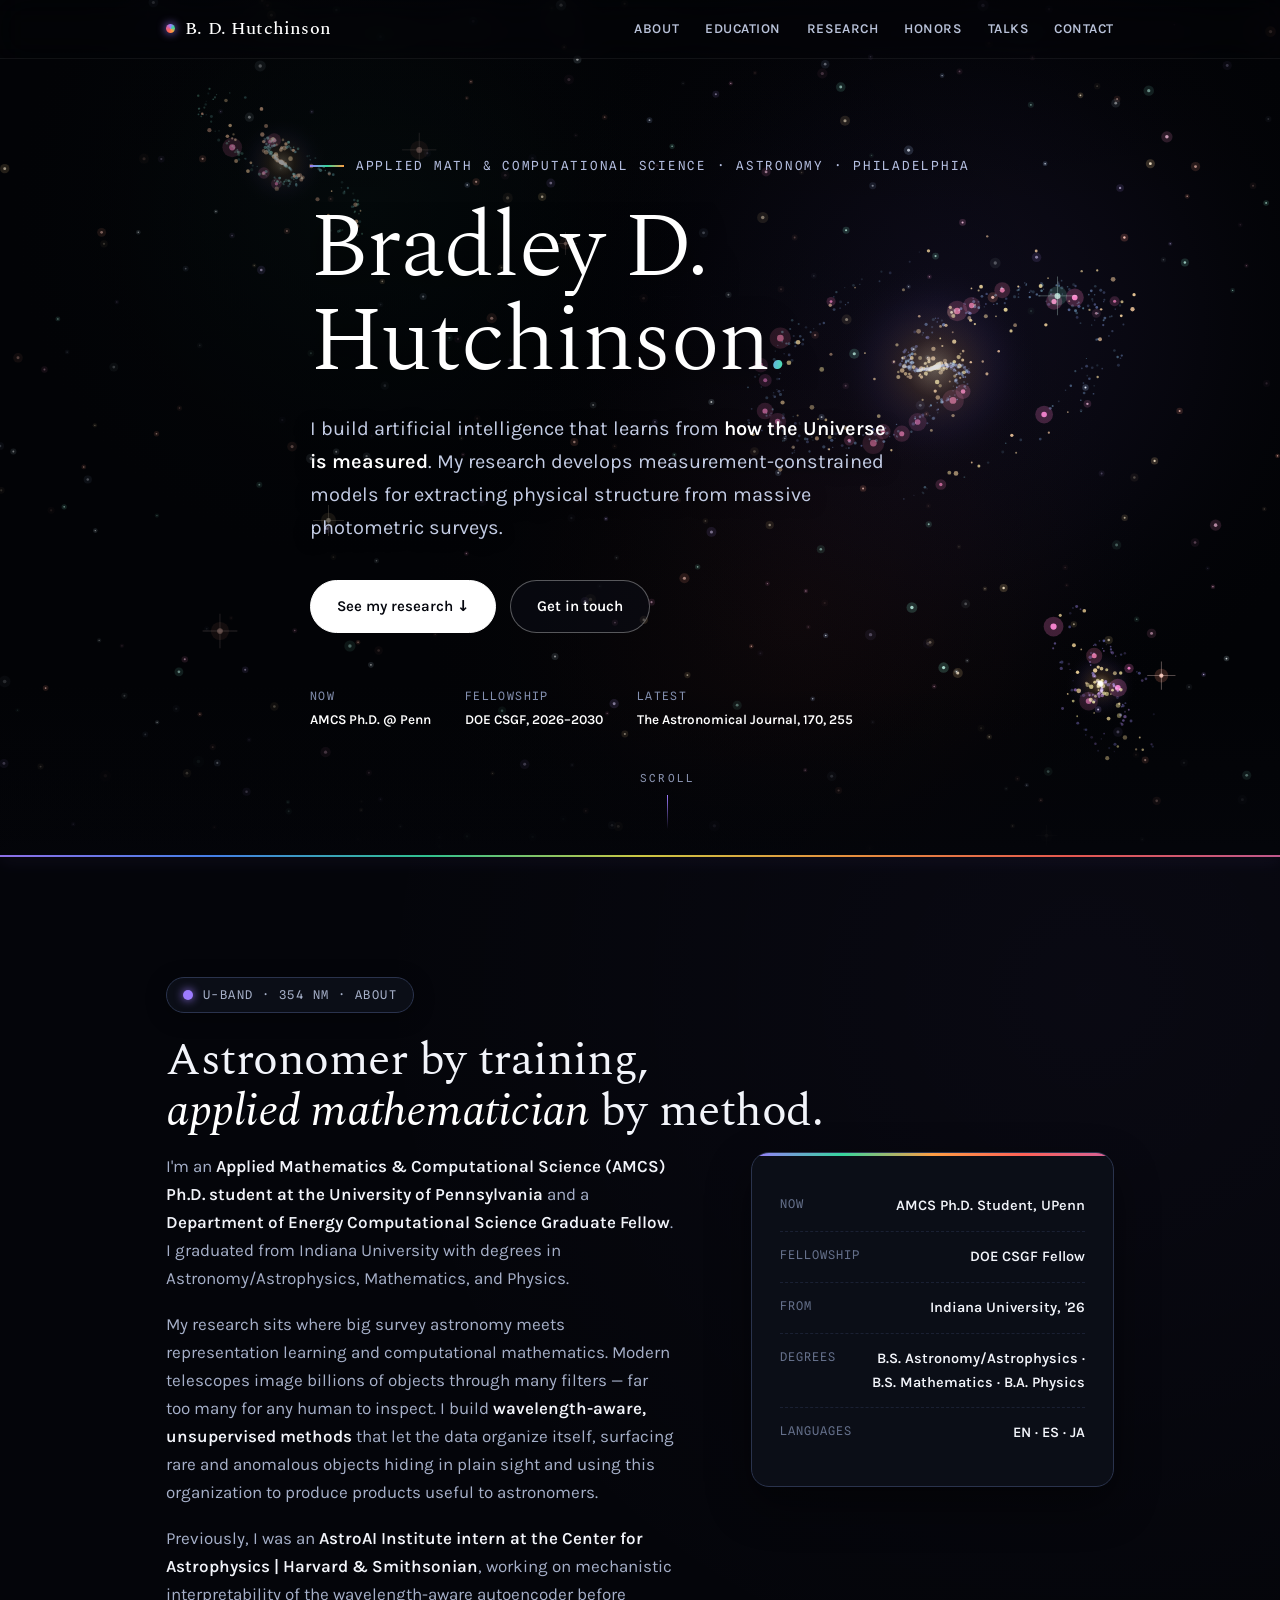
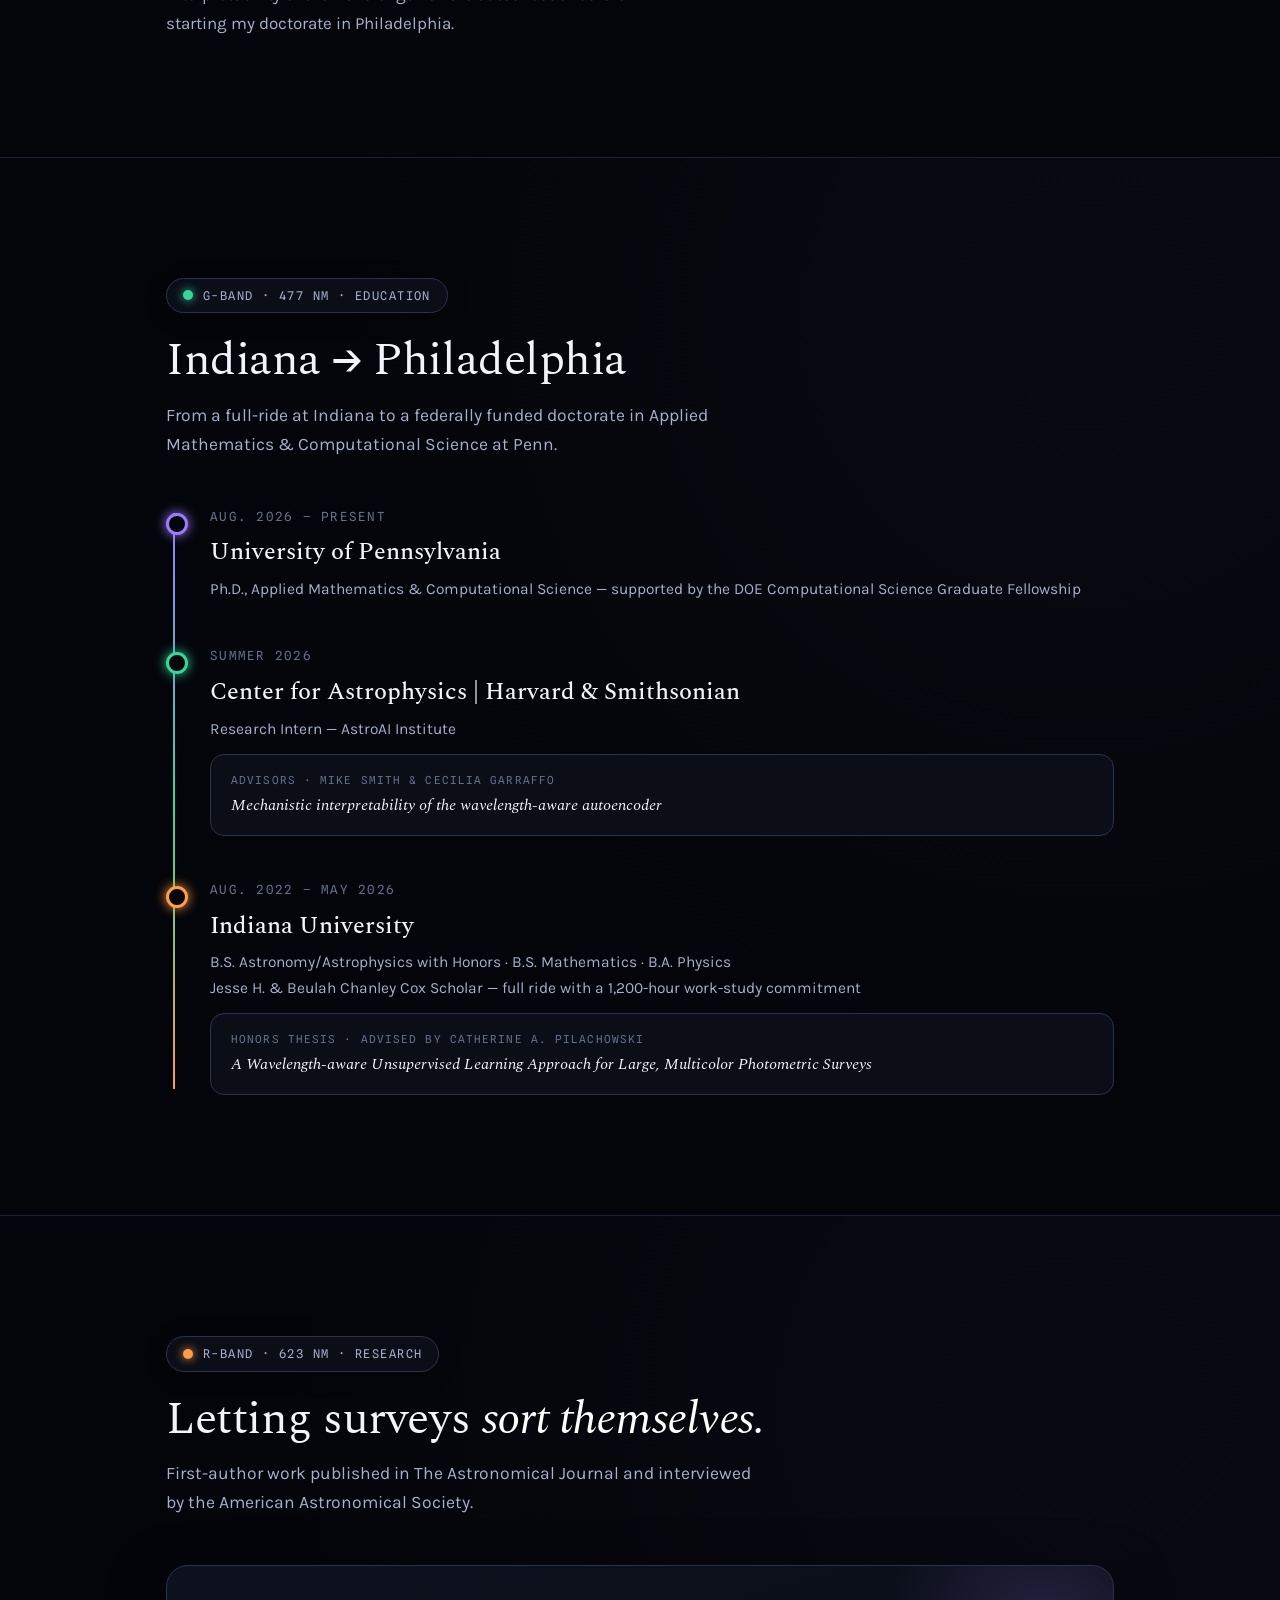
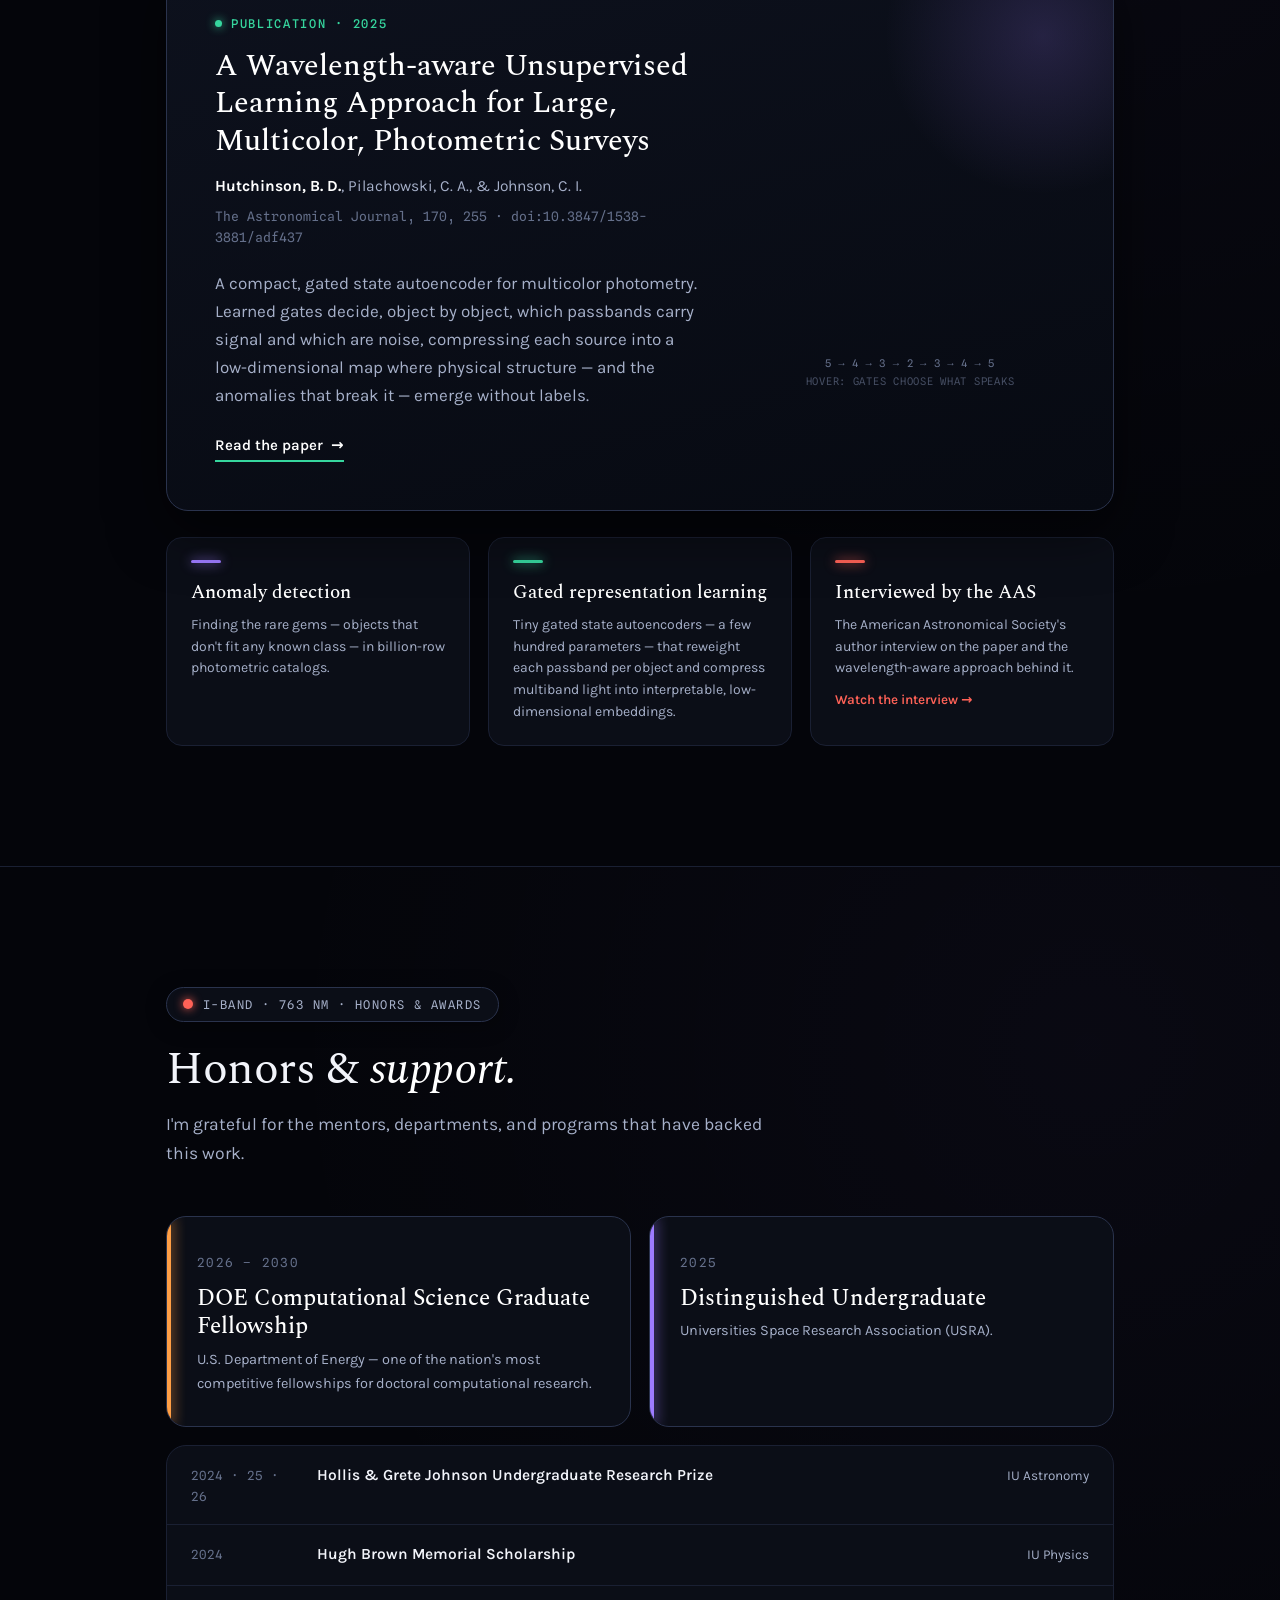
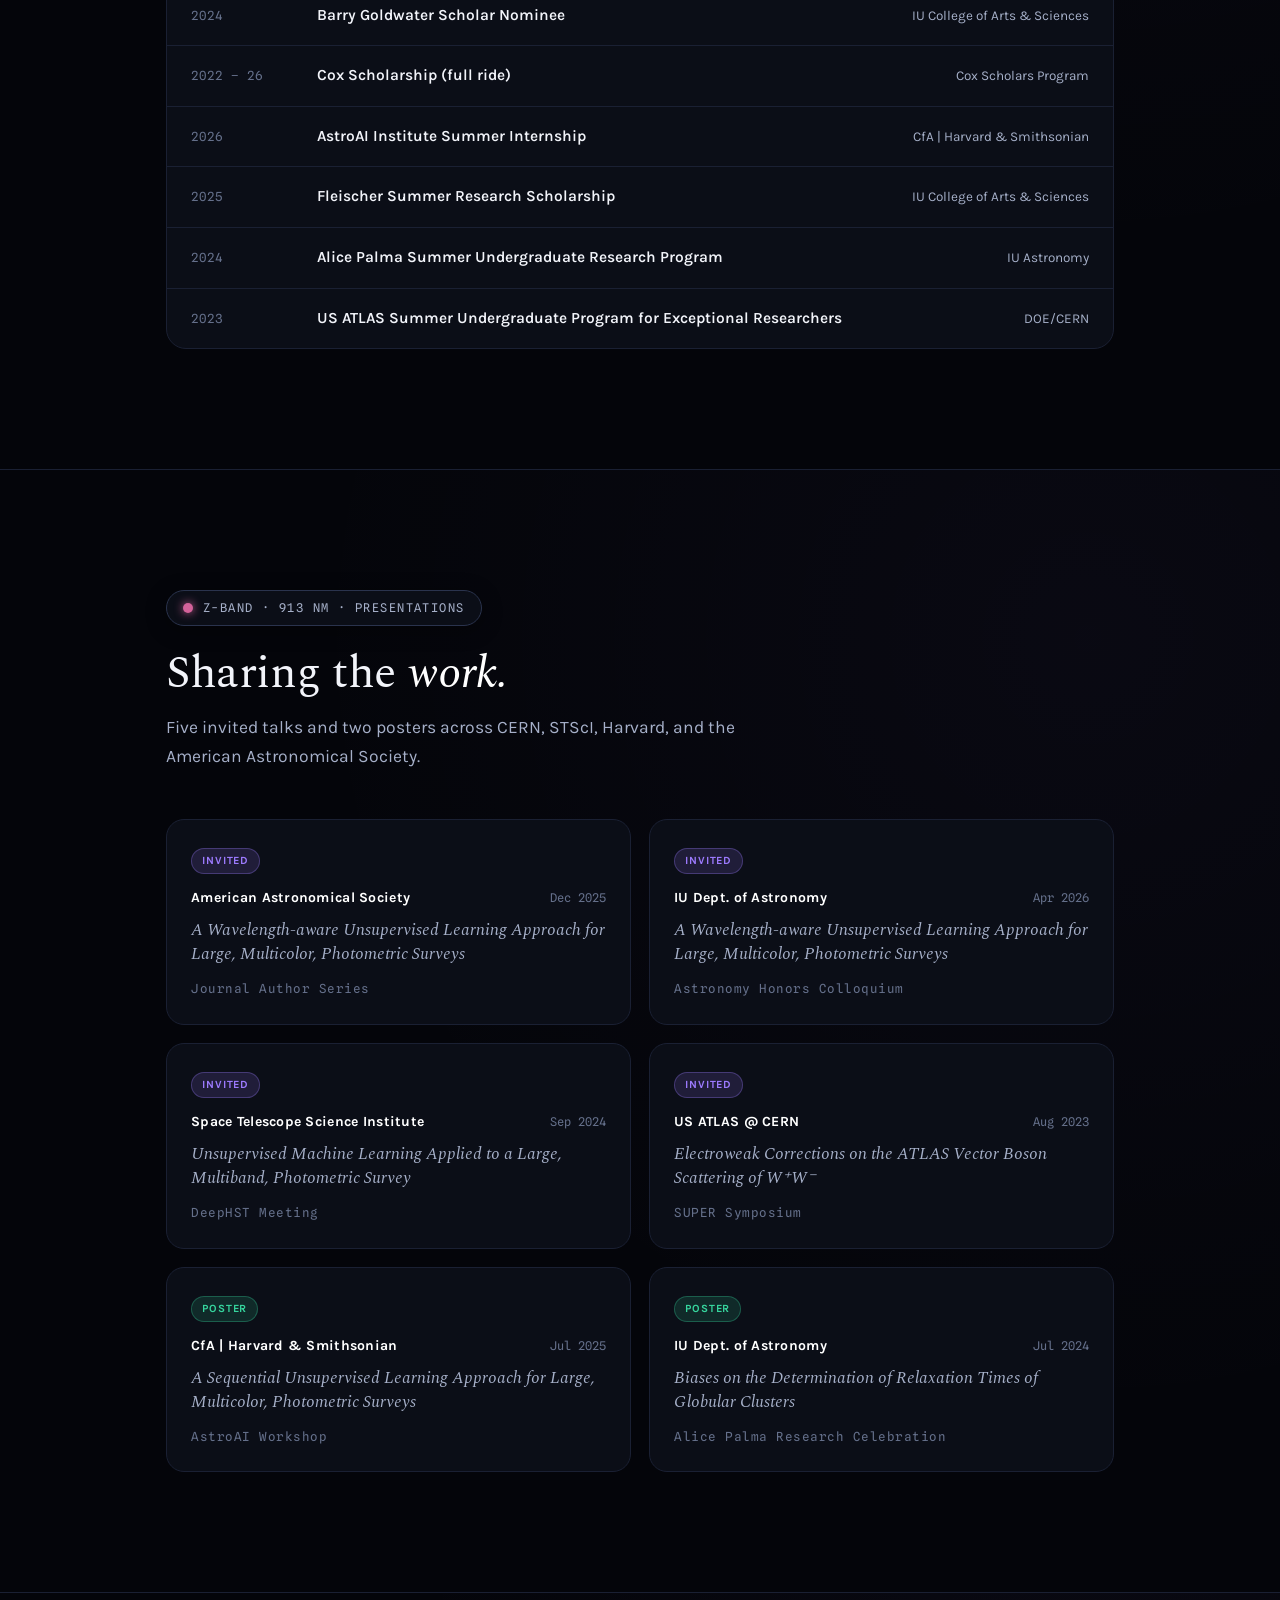
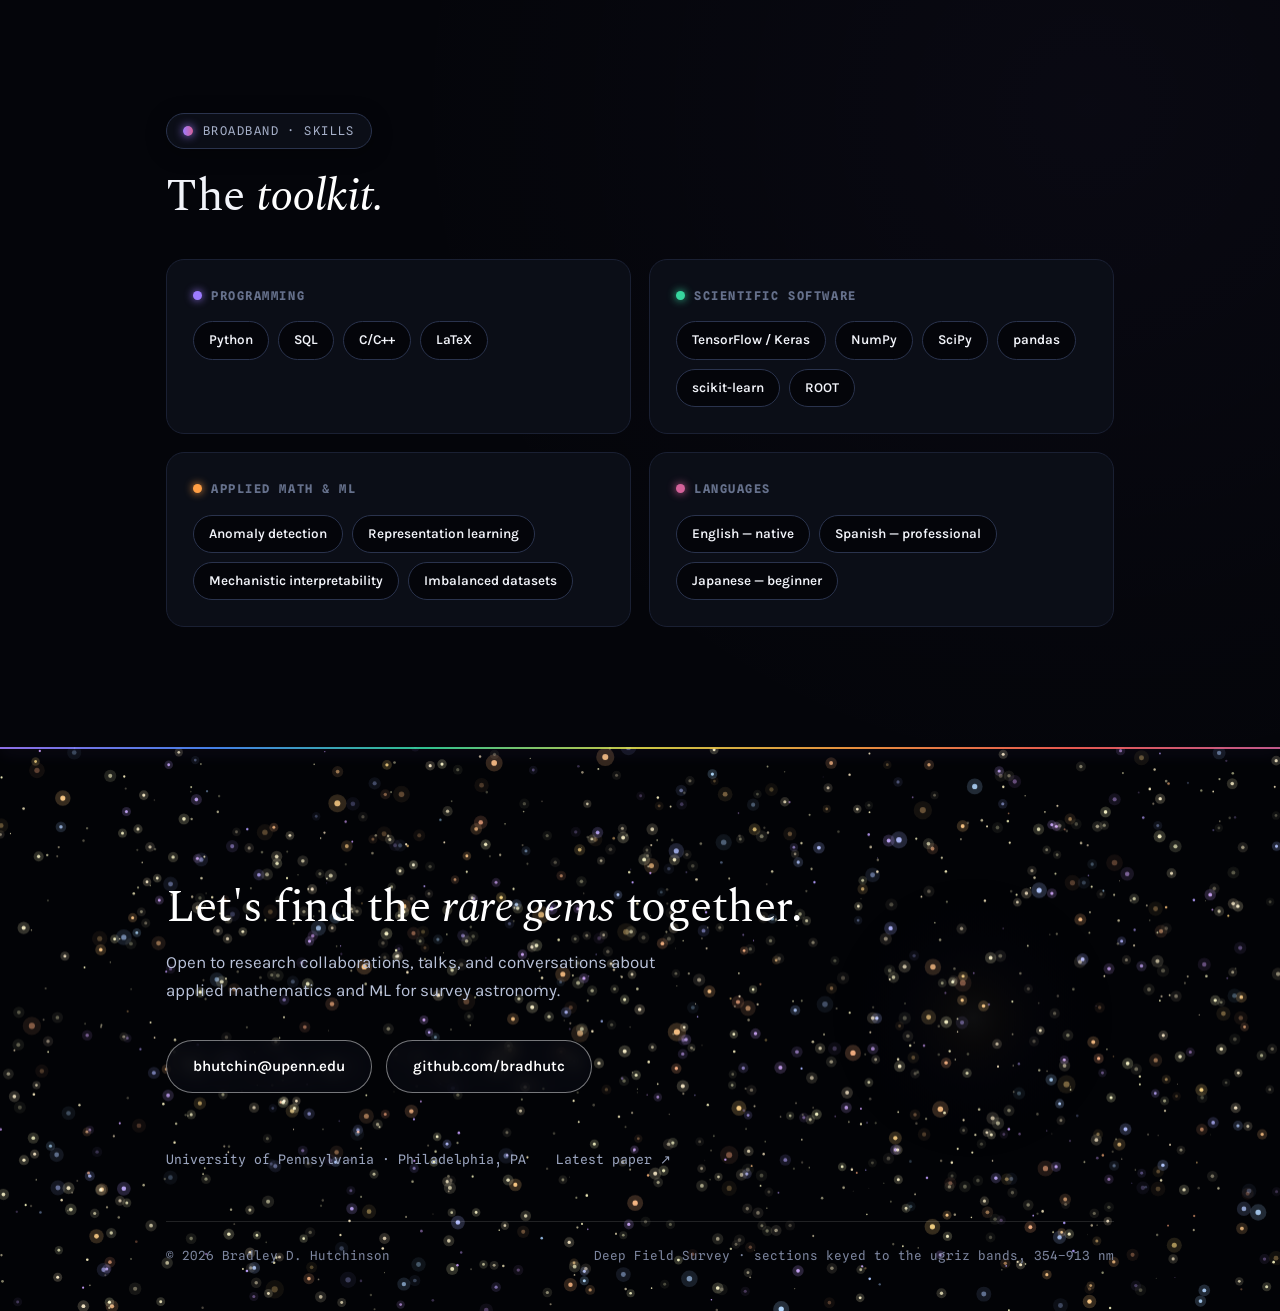
==== commit 930e0f4c: "update" ====
--- a/index.html
+++ b/index.html
@@ -3,561 +3,381 @@
 <head>
 <meta charset="UTF-8">
 <meta name="viewport" content="width=device-width, initial-scale=1.0">
-<title>Bradley D. Hutchinson — Astronomy · Machine Learning</title>
-<meta name="description" content="Bradley D. Hutchinson — astronomer and machine-learning researcher. Incoming Physics & Astronomy Ph.D. at the University of Pennsylvania, DOE Computational Science Graduate Fellow.">
+<title>Bradley D. Hutchinson — Applied Math · Astronomy · Machine Learning</title>
+<meta name="description" content="Bradley D. Hutchinson — Ph.D. student in Applied Mathematics & Computational Science at the University of Pennsylvania, DOE Computational Science Graduate Fellow, and astronomer.">
 <link rel="preconnect" href="https://fonts.googleapis.com">
 <link rel="preconnect" href="https://fonts.gstatic.com" crossorigin>
-<link href="https://fonts.googleapis.com/css2?family=Cormorant+Garamond:ital,wght@0,400;0,500;0,600;1,400;1,500&family=EB+Garamond:ital,wght@0,400;0,500;0,600;1,400&family=IBM+Plex+Mono:wght@400;500&display=swap" rel="stylesheet">
+<link href="https://fonts.googleapis.com/css2?family=Spectral:ital,wght@0,300;0,400;0,500;0,600;1,300;1,400&family=Karla:wght@400;500;600;700&family=Spline+Sans+Mono:wght@400;500&display=swap" rel="stylesheet">
 <style>
 /* ============================================================
-   TOKENS — "The Study, After Midnight"
-   A scholar's room with the lights off. Each section of the
-   page is a desk lit by its own hanging lamp: dark varnished
-   shadow between them, warm pools of light where the work is.
-   Papers, index cards, ledgers, leather covers, book spines.
+   TOKENS — "Deep Field Survey"
+   A dark-mode site for a wavelength-aware computational scientist.
+   Structure is keyed to the SDSS ugriz photometric bands:
+   each section carries its own filter and its own luminous hue.
    ============================================================ */
 :root{
-  --room:#0F0B07;          /* the unlit room */
-  --room-2:#171108;        /* wall grain in shadow */
-  --wood:#241A0F;          /* desk & frame wood */
-  --paper:#F3E7CD;         /* lamplit paper */
-  --paper-2:#EADAB6;       /* aged edge of the sheet */
-  --rule:#D9C69C;          /* pale rule lines on paper */
-  --ink:#2B2115;           /* iron-gall ink */
-  --ink-soft:#5C4B34;      /* faded ink */
-  --ink-faint:#8E7C5C;     /* pencil */
-  --cream:#F0E3C6;         /* text in the dark room */
-  --cream-soft:#C6B48E;
-  --cream-faint:#8D7D5F;
-  --brass:#C99A4B;         /* lamp fittings, foil */
-  --flame:#FFB65C;         /* the light itself */
-  --oxblood:#8A3A2B;       /* leather */
-  --forest:#41573D;        /* leather */
-
-  /* ugriz band hues, remixed as bottled inks on the shelf */
-  --u:#7C5FA8;  /* 354 nm — violet ink */
-  --g:#5F7A4A;  /* 477 nm — olive ink */
-  --r:#C07A33;  /* 623 nm — amber ink */
-  --i:#A6432D;  /* 763 nm — oxblood ink */
-  --z:#7C4A5E;  /* 913 nm — plum ink */
-
-  --display:'Cormorant Garamond', Georgia, serif;
-  --body:'EB Garamond', Georgia, serif;
-  --mono:'IBM Plex Mono', ui-monospace, monospace;
+  --paper:#04050A;
+  --paper-raised:#0B0E17;
+  --paper-glass:rgba(14, 18, 30, 0.72);
+  --ink:#F2F4FA;
+  --ink-soft:#A6B0C9;
+  --ink-faint:#65708B;
+  --line:#1A2033;
+  --line-bright:#2A334D;
+
+  /* ugriz band hues — luminous emission palette */
+  --u:#9D7BFF;  /* 354 nm */
+  --g:#36D69E;  /* 477 nm */
+  --r:#FF9E44;  /* 623 nm */
+  --i:#FF6257;  /* 763 nm */
+  --z:#D4629A;  /* 913 nm */
+
+  --display:'Spectral', Georgia, serif;
+  --body:'Karla', system-ui, sans-serif;
+  --mono:'Spline Sans Mono', ui-monospace, monospace;
 
   --max:1060px;
   --pad:clamp(20px,5vw,56px);
 }
 
 *{margin:0;padding:0;box-sizing:border-box}
-html{scroll-behavior:smooth}
+html{scroll-behavior:smooth;color-scheme:dark}
 body{
-  background:
-    radial-gradient(1200px 700px at 85% -10%, rgba(255,182,92,.05), transparent 60%),
-    linear-gradient(180deg, var(--room-2), var(--room) 30%);
-  background-color:var(--room);
-  color:var(--cream);
+  background:var(--paper);
+  color:var(--ink);
   font-family:var(--body);
-  font-size:18px;
-  line-height:1.68;
+  font-size:17px;
+  line-height:1.65;
   -webkit-font-smoothing:antialiased;
-}
-::selection{background:#4A3417;color:var(--flame)}
+  overflow-x:hidden;
+}
+::selection{background:rgba(157,123,255,.3);color:#fff}
 
 a{color:inherit;text-decoration:none}
-a:focus-visible,button:focus-visible{outline:2px solid var(--flame);outline-offset:3px;border-radius:2px}
+a:focus-visible,button:focus-visible{outline:2px solid var(--u);outline-offset:3px;border-radius:2px}
 
 .wrap{max-width:var(--max);margin:0 auto;padding-left:var(--pad);padding-right:var(--pad)}
 
-/* ---------- the wandering reading lamp (cursor) ---------- */
-.torch{
-  position:fixed;left:-320px;top:-320px;width:640px;height:640px;border-radius:50%;
-  pointer-events:none;z-index:40;
-  background:radial-gradient(circle, rgba(255,176,88,.055), rgba(255,176,88,.02) 42%, transparent 66%);
-  mix-blend-mode:screen;
-}
-
-/* ---------- candle rule: the recurring signature line ---------- */
+/* ---------- spectrum rule: the recurring signature ---------- */
 .spectrum{
   height:2px;border:0;
-  background:linear-gradient(90deg, transparent, #6B2F1E 12%, var(--r) 40%, var(--flame) 50%, var(--r) 60%, #6B2F1E 88%, transparent);
+  background:linear-gradient(90deg,var(--u),#4C8DFF,var(--g),#E2DC4B,var(--r),var(--i),var(--z));
   opacity:.9;
-  filter:drop-shadow(0 0 6px rgba(255,182,92,.35));
-}
-
-/* ---------- nav: the brass rail ---------- */
+  box-shadow:0 0 18px rgba(157,123,255,.45);
+}
+
+/* ---------- nav ---------- */
 nav{
   position:fixed;top:0;left:0;right:0;z-index:50;
-  background:rgba(15,11,7,.82);
-  backdrop-filter:blur(10px);
-  border-bottom:1px solid rgba(201,154,75,.18);
-  transition:border-color .35s ease, background .35s ease;
-}
-nav.over-hero{background:rgba(15,11,7,.35);border-bottom-color:rgba(201,154,75,.08)}
+  background:rgba(4,5,10,.78);
+  backdrop-filter:blur(16px);
+  border-bottom:1px solid var(--line);
+  transition:background .35s ease,border-color .35s ease;
+}
+nav.over-hero{background:rgba(4,5,10,.28);border-bottom-color:rgba(255,255,255,.06)}
+nav.over-hero .nav-name{color:#fff}
+nav.over-hero .nav-links a{color:#B9C2D9}
+nav.over-hero .nav-links a:hover{color:#fff}
 .nav-inner{
   max-width:var(--max);margin:0 auto;
   padding:14px var(--pad);
   display:flex;align-items:center;justify-content:space-between;gap:16px;
 }
-.nav-name{font-family:var(--display);font-weight:500;font-size:19px;letter-spacing:.02em;color:var(--cream)}
-.nav-name .dot{
-  display:inline-block;width:8px;height:8px;border-radius:50%;
-  background:var(--flame);
-  box-shadow:0 0 10px rgba(255,182,92,.9), 0 0 22px rgba(255,182,92,.45);
-  margin-right:10px;transform:translateY(-1px);
-  animation:bulb 4.5s ease-in-out infinite;
-}
-@keyframes bulb{0%,100%{opacity:1}47%{opacity:1}50%{opacity:.65}53%{opacity:1}}
-.nav-links{display:flex;gap:26px;font-family:var(--mono);font-size:12px;font-weight:500;letter-spacing:.1em;text-transform:uppercase}
-.nav-links a{color:var(--cream-faint);position:relative;padding:4px 0;transition:color .2s,text-shadow .2s}
-.nav-links a::after{content:"";position:absolute;left:0;right:100%;bottom:0;height:1px;
-  background:var(--flame);transition:right .25s ease}
-.nav-links a:hover{color:var(--flame);text-shadow:0 0 12px rgba(255,182,92,.5)}
+.nav-name{font-family:var(--display);font-weight:500;font-size:18px;letter-spacing:.01em;color:var(--ink)}
+.nav-name .dot{display:inline-block;width:9px;height:9px;border-radius:50%;
+  background:conic-gradient(var(--u),var(--g),var(--r),var(--i),var(--z),var(--u));
+  box-shadow:0 0 10px var(--u);
+  margin-right:10px;transform:translateY(-1px)}
+.nav-links{display:flex;gap:26px;font-size:13.5px;font-weight:600;letter-spacing:.04em;text-transform:uppercase}
+.nav-links a{color:var(--ink-soft);position:relative;padding:4px 0;transition:color .2s}
+.nav-links a::after{content:"";position:absolute;left:0;right:100%;bottom:0;height:2px;
+  background:currentColor;transition:right .25s ease}
+.nav-links a:hover{color:var(--ink)}
 .nav-links a:hover::after{right:0}
 @media(max-width:720px){.nav-links{display:none}}
 
-/* ---------- hero: the room, lights off ---------- */
+/* ---------- hero ---------- */
 header{
   position:relative;
-  min-height:94vh;
+  min-height:95vh;
   display:flex;align-items:center;
   overflow:hidden;
+  background:#020306;
+}
+#sky{position:absolute;inset:0;width:100%;height:100%;display:block}
+.hero-vignette{
+  position:absolute;inset:0;pointer-events:none;z-index:1;
   background:
-    radial-gradient(900px 620px at 26% -6%, rgba(255,178,88,.20), rgba(255,178,88,.06) 45%, transparent 68%),
-    radial-gradient(1400px 900px at 50% 120%, #171009, var(--room) 60%);
-  background-color:var(--room);
-}
-/* the cone of lamplight falling across the desk */
-header::before{
-  content:"";position:absolute;inset:0;pointer-events:none;z-index:1;
-  background:conic-gradient(from 152deg at 26% -4%, transparent 0deg, rgba(255,182,92,.10) 14deg, rgba(255,182,92,.03) 30deg, transparent 44deg);
-}
-#sky{position:absolute;inset:0;width:100%;height:100%;display:block;z-index:1}
-.hero-books{position:absolute;left:0;right:0;bottom:0;z-index:1;display:block;width:100%;height:auto;opacity:.9}
-.hero-desk{position:absolute;left:0;right:0;bottom:0;height:10px;z-index:2;
-  background:linear-gradient(180deg,#3A2A16,#1B130A);
-  box-shadow:0 -2px 14px rgba(255,178,88,.12)}
-.hero-content{position:relative;z-index:3;padding-top:96px;padding-bottom:110px}
+    radial-gradient(circle at 24% 52%, rgba(2,3,6,0.58) 0%, rgba(2,3,6,0.22) 48%, transparent 75%),
+    linear-gradient(180deg, rgba(2,3,6,0.3) 0%, transparent 25%, transparent 80%, var(--paper) 100%);
+}
+.hero-content{position:relative;z-index:2;padding-top:96px;padding-bottom:64px}
 
 .hero-eyebrow{
-  font-family:var(--mono);font-size:12.5px;letter-spacing:.16em;
-  color:var(--cream-soft);text-transform:uppercase;
+  font-family:var(--mono);font-size:12.5px;letter-spacing:.14em;
+  color:#B4BEE0;text-transform:uppercase;
   display:flex;align-items:center;gap:12px;margin-bottom:26px;
   opacity:0;animation:rise .8s ease .15s forwards;
 }
-.hero-eyebrow::before{content:"";width:34px;height:1px;background:linear-gradient(90deg,var(--flame),transparent)}
+.hero-eyebrow::before{content:"";width:34px;height:2px;
+  background:linear-gradient(90deg,var(--u),var(--g),var(--r))}
 
 h1{
-  font-family:var(--display);font-weight:500;
-  font-size:clamp(46px,8.4vw,96px);
-  line-height:1.0;letter-spacing:.005em;
+  font-family:var(--display);font-weight:300;
+  font-size:clamp(44px,8.2vw,92px);
+  line-height:1.02;letter-spacing:-.015em;
   margin-bottom:8px;
-  color:var(--cream);
-  text-shadow:0 0 60px rgba(255,182,92,.22);
+  color:#FFFFFF;
+  text-shadow:0 8px 36px rgba(0,0,0,.75);
 }
 h1 .line{display:block;overflow:hidden}
 h1 .line span{display:inline-block;transform:translateY(110%);
   animation:lift 1s cubic-bezier(.2,.7,.2,1) forwards}
 h1 .line:nth-child(2) span{animation-delay:.12s}
-h1 em{font-style:italic;font-weight:500;
-  background:linear-gradient(100deg,#F5D08A, var(--flame), #D98A3C);
+h1 em{font-style:italic;font-weight:300;
+  background:linear-gradient(100deg,#B79BFF 0%,#6FA8F5 35%,#4CE8B0 65%,#FFB45C 100%);
   -webkit-background-clip:text;background-clip:text;color:transparent}
 
 .hero-sub{
-  max-width:560px;font-size:clamp(17px,2.1vw,20px);color:var(--cream-soft);
+  max-width:590px;font-size:clamp(17px,2.1vw,20px);color:#C3CCE4;
   margin-top:22px;
+  text-shadow:0 2px 16px rgba(0,0,0,.85);
   opacity:0;animation:rise .9s ease .45s forwards;
 }
-.hero-sub strong{color:var(--flame);font-weight:600}
+.hero-sub strong{color:#fff;font-weight:600}
 
 .hero-actions{display:flex;flex-wrap:wrap;gap:14px;margin-top:36px;
   opacity:0;animation:rise .9s ease .6s forwards}
 .btn{
-  font-family:var(--body);font-weight:600;font-size:16px;
-  padding:12px 26px;border-radius:3px;
+  font-family:var(--body);font-weight:600;font-size:15px;
+  padding:13px 26px;border-radius:999px;border:1px solid var(--line-bright);
   transition:transform .2s ease,box-shadow .2s ease,background .2s,color .2s,border-color .2s;
   display:inline-flex;align-items:center;gap:9px;cursor:pointer;
-  letter-spacing:.02em;
-}
-.btn-solid{
-  background:linear-gradient(180deg,#D9A855,#A9762F);
-  color:#241A0C;border:1px solid #E5BC6E;
-  box-shadow:0 6px 20px rgba(0,0,0,.5), 0 0 24px rgba(255,182,92,.15);
-}
-.btn-solid:hover{transform:translateY(-2px);box-shadow:0 12px 30px rgba(0,0,0,.6), 0 0 34px rgba(255,182,92,.3)}
-.btn-ghost{background:transparent;color:var(--cream);border:1px solid rgba(240,227,198,.35)}
-.btn-ghost:hover{transform:translateY(-2px);border-color:var(--flame);color:var(--flame);box-shadow:0 0 24px rgba(255,182,92,.14)}
+}
+.btn-solid{background:#fff;color:#05070E;border-color:#fff}
+.btn-solid:hover{transform:translateY(-2px);box-shadow:0 12px 30px rgba(157,123,255,.35)}
+.btn-ghost{background:rgba(11,14,23,.55);color:#fff;border-color:rgba(255,255,255,.32);backdrop-filter:blur(8px)}
+.btn-ghost:hover{transform:translateY(-2px);background:rgba(255,255,255,.12);border-color:#fff;box-shadow:0 10px 28px rgba(0,0,0,.45)}
 
 .hero-meta{
   margin-top:54px;display:flex;flex-wrap:wrap;gap:34px;
   opacity:0;animation:rise 1s ease .75s forwards;
 }
-.hero-meta div{font-size:14px}
-.hero-meta .k{font-family:var(--mono);font-size:11px;letter-spacing:.14em;
-  text-transform:uppercase;color:var(--cream-faint);display:block;margin-bottom:3px}
-.hero-meta .v{font-weight:600;color:var(--cream)}
+.hero-meta div{font-size:13.5px}
+.hero-meta .k{font-family:var(--mono);font-size:11.5px;letter-spacing:.12em;
+  text-transform:uppercase;color:#8490B0;display:block;margin-bottom:3px}
+.hero-meta .v{font-weight:600;color:#fff}
 
 .scroll-cue{
-  position:absolute;bottom:26px;left:50%;transform:translateX(-50%);z-index:3;
-  font-family:var(--mono);font-size:11px;letter-spacing:.24em;color:var(--cream-faint);
+  position:absolute;bottom:26px;left:50%;transform:translateX(-50%);z-index:2;
+  font-family:var(--mono);font-size:11px;letter-spacing:.2em;color:#8B95B2;
   text-transform:uppercase;display:flex;flex-direction:column;align-items:center;gap:8px;
   opacity:0;animation:rise 1s ease 1.1s forwards;
 }
 .scroll-cue::after{content:"";width:1px;height:34px;
-  background:linear-gradient(var(--flame),transparent);
+  background:linear-gradient(var(--u),transparent);
   animation:drip 2.2s ease-in-out infinite}
 
 @keyframes rise{from{opacity:0;transform:translateY(18px)}to{opacity:1;transform:none}}
 @keyframes lift{to{transform:none}}
 @keyframes drip{0%,100%{transform:scaleY(.4);transform-origin:top}50%{transform:scaleY(1);transform-origin:top}}
 
-/* ---------- sections: each one a lamplit desk ---------- */
-section{padding:clamp(84px,11vw,132px) 0;position:relative}
-section + section{border-top:1px solid rgba(201,154,75,.08)}
-
-/* lamplight from a fixture just out of frame:
-   brightest near the top edge, spreading and fading as it falls,
-   so each section's heading sits inside a natural pool of light */
-.lamp{
-  position:absolute;top:0;left:0;right:0;bottom:0;
-  pointer-events:none;z-index:1;
-  background:
-    radial-gradient(ellipse 34% 26% at 20% -6%, rgba(255,196,120,.14), transparent 70%),
-    radial-gradient(ellipse 58% 62% at 22% -10%, rgba(255,178,88,.10), rgba(255,178,88,.03) 55%, transparent 78%);
-  animation:flicker 9s ease-in-out infinite;
-}
-@keyframes flicker{
-  0%,100%{opacity:1}
-  38%{opacity:.94}
-  41%{opacity:1}
-  72%{opacity:.97}
-}
-
-/* the shelf at the bottom of every section: silhouetted books
-   resting on a wooden plank at the edge of the lamplight */
-.shelf-books{
-  position:absolute;left:0;right:0;bottom:7px;
-  width:100%;height:96px;display:block;
-  z-index:1;pointer-events:none;opacity:.9;
-}
-.shelf-plank{
-  position:absolute;left:0;right:0;bottom:0;height:7px;
-  background:linear-gradient(180deg,#3A2A16,#150F09);
-  box-shadow:0 -1px 10px rgba(255,178,88,.07);
-  z-index:1;pointer-events:none;
-}
+/* ---------- sections ---------- */
+section{
+  padding:clamp(70px,10vw,120px) 0;
+  position:relative;
+  background:radial-gradient(circle at 85% 15%, rgba(157,123,255,0.035), transparent 55%);
+}
+section + section{border-top:1px solid var(--line)}
 
 .band-tag{
   display:inline-flex;align-items:center;gap:10px;
-  font-family:var(--mono);font-size:11.5px;letter-spacing:.13em;text-transform:uppercase;
-  color:var(--brass);
-  border:1px solid rgba(201,154,75,.4);border-radius:2px;
-  padding:7px 16px;margin-bottom:24px;
-  background:linear-gradient(180deg,#2A1F10,#1A130A);
-  box-shadow:inset 0 1px 0 rgba(255,214,140,.14), 0 4px 14px rgba(0,0,0,.5);
-  text-shadow:0 1px 0 rgba(0,0,0,.6);
-  position:relative;z-index:3;
-}
-.band-tag .swatch{width:9px;height:9px;border-radius:50%;
-  box-shadow:0 0 8px currentColor, 0 0 8px rgba(255,255,255,.15)}
+  font-family:var(--mono);font-size:12px;letter-spacing:.12em;text-transform:uppercase;
+  color:var(--ink-soft);
+  border:1px solid var(--line-bright);border-radius:999px;
+  padding:7px 16px;margin-bottom:22px;background:var(--paper-raised);
+  box-shadow:0 4px 20px rgba(0,0,0,.35);
+}
+.band-tag .swatch{width:10px;height:10px;border-radius:50%;box-shadow:0 0 10px currentColor}
 
 h2{
-  font-family:var(--display);font-weight:500;
-  font-size:clamp(32px,4.8vw,50px);line-height:1.1;letter-spacing:0;
-  margin-bottom:14px;max-width:640px;
-  color:var(--cream);
-  text-shadow:0 0 46px rgba(255,182,92,.18);
-  position:relative;z-index:3;
-}
-h2 em{font-style:italic;color:var(--flame)}
-.section-lede{color:var(--cream-soft);max-width:580px;margin-bottom:52px;font-size:18px;position:relative;z-index:3}
+  font-family:var(--display);font-weight:400;
+  font-size:clamp(30px,4.6vw,46px);line-height:1.12;letter-spacing:-.01em;
+  margin-bottom:14px;max-width:660px;color:var(--ink);
+}
+h2 em{font-style:italic;color:#fff}
+.section-lede{color:var(--ink-soft);max-width:600px;margin-bottom:48px;font-size:17.5px}
 
 /* reveal on scroll */
 .reveal{opacity:0;transform:translateY(26px);transition:opacity .7s ease,transform .7s cubic-bezier(.2,.7,.2,1)}
 .reveal.in{opacity:1;transform:none}
 
-/* ---------- paper: everything the lamp touches ---------- */
-.sheet{
-  background:linear-gradient(180deg,#F6ECD5,var(--paper) 40%,var(--paper-2));
-  color:var(--ink);
-  border:1px solid #D8C294;
-  border-radius:2px;
-  box-shadow:0 24px 50px rgba(0,0,0,.6), 0 2px 0 rgba(255,225,170,.25) inset;
-}
-
 /* ---------- about ---------- */
-.about-grid{display:grid;grid-template-columns:1.4fr 1fr;gap:clamp(36px,6vw,80px);align-items:start;position:relative;z-index:3}
+.about-grid{display:grid;grid-template-columns:1.4fr 1fr;gap:clamp(36px,6vw,80px);align-items:start}
 .about-grid p + p{margin-top:18px}
-.about-grid p{color:var(--cream-soft)}
-.about-grid p strong{color:var(--cream);font-weight:600}
+.about-grid p{color:var(--ink-soft)}
+.about-grid p strong{color:var(--ink);font-weight:600}
 .fact-card{
-  background:linear-gradient(180deg,#F6ECD5,var(--paper) 40%,var(--paper-2));
-  color:var(--ink);
-  border:1px solid #D8C294;border-radius:2px;
-  padding:30px 28px 26px;position:relative;
-  transform:rotate(.7deg);
-  box-shadow:0 26px 54px rgba(0,0,0,.65);
-}
-/* a strip of tape holding the note to the wall */
-.fact-card::before{content:"";position:absolute;top:-11px;left:50%;transform:translateX(-50%) rotate(-2deg);
-  width:92px;height:24px;background:rgba(244,232,205,.55);
-  border:1px solid rgba(120,95,55,.25);box-shadow:0 2px 6px rgba(0,0,0,.25)}
-.fact{display:flex;justify-content:space-between;gap:16px;padding:13px 0;border-bottom:1px dotted #C9B183;font-size:15px}
+  background:var(--paper-raised);border:1px solid var(--line-bright);border-radius:18px;
+  padding:28px;position:relative;overflow:hidden;
+  box-shadow:0 18px 44px rgba(0,0,0,.45);
+}
+.fact-card::before{content:"";position:absolute;top:0;left:0;right:0;height:3px;
+  background:linear-gradient(90deg,var(--u),var(--g),var(--r),var(--i),var(--z))}
+.fact{display:flex;justify-content:space-between;gap:16px;padding:13px 0;border-bottom:1px dashed var(--line);font-size:14.5px}
 .fact:last-child{border-bottom:0}
-.fact .k{font-family:var(--mono);font-size:11px;letter-spacing:.1em;color:var(--ink-faint);text-transform:uppercase}
+.fact .k{font-family:var(--mono);font-size:12px;letter-spacing:.08em;color:var(--ink-faint);text-transform:uppercase}
 .fact .v{font-weight:600;text-align:right;color:var(--ink)}
-@media(max-width:820px){.about-grid{grid-template-columns:1fr}.fact-card{transform:none}}
-
-/* ---------- education: the ribbon bookmark ---------- */
-.timeline{position:relative;margin-top:8px;z-index:3}
-.timeline::before{content:"";position:absolute;left:5px;top:0;bottom:6px;width:8px;
-  background:linear-gradient(180deg,#A2482F,var(--oxblood) 60%,#5E2418);
-  box-shadow:0 6px 18px rgba(0,0,0,.5), inset 1px 0 0 rgba(255,200,150,.25);
-  clip-path:polygon(0 0,100% 0,100% calc(100% - 10px),50% 100%,0 calc(100% - 10px));}
-.t-item{position:relative;padding:0 0 46px 48px}
-.t-item:last-child{padding-bottom:26px}
-.t-item::before{content:"";position:absolute;left:2px;top:8px;width:14px;height:14px;border-radius:50%;
-  background:radial-gradient(circle at 35% 30%, #EFC77F, var(--brass) 55%, #6B4A1B);
-  box-shadow:0 2px 6px rgba(0,0,0,.6), 0 0 10px rgba(255,182,92,.35);
-  transition:transform .25s ease}
+@media(max-width:820px){.about-grid{grid-template-columns:1fr}}
+
+/* ---------- education timeline ---------- */
+.timeline{position:relative;margin-top:8px}
+.timeline::before{content:"";position:absolute;left:7px;top:6px;bottom:6px;width:2px;
+  background:linear-gradient(var(--u),var(--g),var(--r))}
+.t-item{position:relative;padding:0 0 44px 44px}
+.t-item:last-child{padding-bottom:0}
+.t-item::before{content:"";position:absolute;left:0;top:6px;width:16px;height:16px;border-radius:50%;
+  background:var(--paper);border:3px solid var(--u);box-shadow:0 0 12px var(--u);transition:transform .25s ease}
+.t-item:nth-child(2)::before{border-color:var(--g);box-shadow:0 0 12px var(--g)}
+.t-item:nth-child(3)::before{border-color:var(--r);box-shadow:0 0 12px var(--r)}
 .t-item:hover::before{transform:scale(1.25)}
-.t-date{font-family:var(--mono);font-size:12px;letter-spacing:.12em;color:var(--brass);text-transform:uppercase}
-.t-title{font-family:var(--display);font-size:27px;font-weight:500;margin:6px 0 4px;color:var(--cream)}
-.t-sub{color:var(--cream-soft);font-size:16px}
-.t-detail{margin-top:14px;
-  background:linear-gradient(180deg,#F6ECD5,var(--paper-2));
-  color:var(--ink-soft);
-  border:1px solid #D8C294;border-radius:2px;
-  padding:16px 20px;font-size:15px;max-width:640px;
-  box-shadow:0 16px 34px rgba(0,0,0,.55);
-  transform:rotate(-.35deg)}
-.t-item:nth-child(2) .t-detail{transform:rotate(.4deg)}
-.t-detail .k{font-family:var(--mono);font-size:10.5px;letter-spacing:.12em;text-transform:uppercase;
+.t-date{font-family:var(--mono);font-size:12.5px;letter-spacing:.1em;color:var(--ink-faint);text-transform:uppercase}
+.t-title{font-family:var(--display);font-size:24px;font-weight:500;margin:6px 0 4px;color:var(--ink)}
+.t-sub{color:var(--ink-soft);font-size:15.5px}
+.t-detail{margin-top:12px;background:var(--paper-raised);border:1px solid var(--line-bright);
+  border-radius:14px;padding:16px 20px;font-size:14.5px;color:var(--ink-soft)}
+.t-detail .k{font-family:var(--mono);font-size:11px;letter-spacing:.1em;text-transform:uppercase;
   color:var(--ink-faint);display:block;margin-bottom:4px}
-.t-detail em{color:var(--ink);font-style:italic;font-family:var(--display);font-size:17px}
-
-/* ---------- research: the manuscript on the desk ---------- */
+.t-detail em{color:var(--ink);font-style:italic;font-family:var(--display);font-size:15.5px}
+
+/* ---------- research / publication ---------- */
 .pub-card{
-  background:linear-gradient(180deg,#F7EDD8,var(--paper) 45%,var(--paper-2));
-  color:var(--ink);
-  border:1px solid #D8C294;border-radius:2px;
-  padding:clamp(28px,4.5vw,50px);
+  background:linear-gradient(165deg,#0D111D, #070A12);
+  border:1px solid var(--line-bright);border-radius:22px;
+  padding:clamp(28px,4.5vw,48px);
   position:relative;overflow:hidden;
-  transition:box-shadow .3s ease,transform .3s ease;
-  display:grid;grid-template-columns:minmax(0,1fr) 300px;
+  transition:box-shadow .3s ease,transform .3s ease,border-color .3s ease;
+  display:grid;grid-template-columns:minmax(0,1fr) 310px;
   gap:clamp(24px,4vw,48px);align-items:center;
-  transform:rotate(-.35deg);
-  box-shadow:0 30px 64px rgba(0,0,0,.68);
-  z-index:3;
-}
-.pub-card:hover{box-shadow:0 40px 80px rgba(0,0,0,.75), 0 0 60px rgba(255,182,92,.08);transform:rotate(-.35deg) translateY(-3px)}
-/* ruled margin line, like a manuscript page */
-.pub-card::before{content:"";position:absolute;top:0;bottom:0;left:calc(clamp(28px,4.5vw,50px) - 14px);width:1px;background:rgba(166,67,45,.35)}
-.pub-viz{display:flex;flex-direction:column;align-items:center;gap:12px}
-#gsa{width:100%;max-width:300px;height:auto;display:block}
+  box-shadow:0 20px 55px rgba(0,0,0,.55);
+}
+.pub-card:hover{
+  box-shadow:0 24px 65px rgba(54,214,158,.12), 0 0 40px rgba(157,123,255,.1);
+  border-color:rgba(157,123,255,.45);
+  transform:translateY(-3px);
+}
+.pub-viz{display:flex;flex-direction:column;align-items:center;gap:12px;position:relative;z-index:2}
+#gsa{width:100%;max-width:310px;height:auto;display:block}
 .pub-viz .cap{font-family:var(--mono);font-size:10.5px;letter-spacing:.07em;
   color:var(--ink-faint);text-transform:uppercase;text-align:center;line-height:1.7}
-.pub-viz .cap-hover{opacity:.55;transition:opacity .3s,color .3s}
+.pub-viz .cap-hover{opacity:.65;transition:opacity .3s,color .3s}
 .pub-card:hover .cap-hover{opacity:1;color:var(--g)}
 @media(max-width:900px){
-  .pub-card{grid-template-columns:1fr;transform:none}
-  .pub-card:hover{transform:translateY(-3px)}
+  .pub-card{grid-template-columns:1fr}
   .pub-viz{order:2;margin-top:6px}
 }
-.pub-card .glow{position:absolute;right:-90px;top:-90px;width:300px;height:300px;border-radius:50%;
-  background:radial-gradient(circle,rgba(255,178,88,.20),transparent 70%);pointer-events:none}
-.pub-kicker{font-family:var(--mono);font-size:11.5px;letter-spacing:.15em;text-transform:uppercase;
-  color:var(--i);font-weight:500;margin-bottom:14px;display:flex;align-items:center;gap:9px}
-.pub-kicker::before{content:"";width:7px;height:7px;border-radius:50%;background:var(--i)}
-.pub-title{font-family:var(--display);font-size:clamp(23px,3.3vw,32px);font-weight:600;line-height:1.22;max-width:720px;color:var(--ink)}
-.pub-authors{margin-top:14px;color:var(--ink-soft);font-size:16px}
-.pub-authors strong{color:var(--ink)}
-.pub-ref{margin-top:6px;font-family:var(--mono);font-size:12.5px;color:var(--ink-faint)}
+.pub-card .glow{position:absolute;right:-90px;top:-90px;width:320px;height:320px;border-radius:50%;
+  background:radial-gradient(circle,rgba(157,123,255,.18),transparent 70%);pointer-events:none}
+.pub-kicker{font-family:var(--mono);font-size:12px;letter-spacing:.14em;text-transform:uppercase;
+  color:var(--g);font-weight:500;margin-bottom:14px;display:flex;align-items:center;gap:9px}
+.pub-kicker::before{content:"";width:7px;height:7px;border-radius:50%;background:var(--g);box-shadow:0 0 10px var(--g)}
+.pub-title{font-family:var(--display);font-size:clamp(22px,3.2vw,30px);font-weight:500;line-height:1.25;max-width:720px;color:#fff}
+.pub-authors{margin-top:14px;color:var(--ink-soft);font-size:15.5px}
+.pub-authors strong{color:#fff}
+.pub-ref{margin-top:6px;font-family:var(--mono);font-size:13px;color:var(--ink-faint)}
 .pub-blurb{margin-top:20px;color:var(--ink-soft);max-width:680px}
-.pub-link{display:inline-flex;align-items:center;gap:8px;margin-top:24px;font-weight:600;font-size:16px;
-  color:var(--ink);border-bottom:2px solid var(--brass);padding-bottom:2px;transition:gap .2s ease,color .2s}
-.pub-link:hover{gap:13px;color:var(--i)}
-
-/* index cards pinned beside the manuscript */
-.research-strip{display:grid;grid-template-columns:repeat(3,1fr);gap:20px;margin-top:30px;position:relative;z-index:3}
-.r-chip{
-  background:linear-gradient(180deg,#F6ECD5,var(--paper-2));
-  color:var(--ink);
-  border:1px solid #D8C294;border-radius:2px;
-  padding:22px 22px 20px;
-  box-shadow:0 18px 38px rgba(0,0,0,.6);
+.pub-link{display:inline-flex;align-items:center;gap:8px;margin-top:24px;font-weight:600;font-size:15px;
+  color:#fff;border-bottom:2px solid var(--g);padding-bottom:2px;transition:gap .2s ease,color .2s}
+.pub-link:hover{gap:13px;color:var(--g)}
+
+.research-strip{display:grid;grid-template-columns:repeat(3,1fr);gap:18px;margin-top:26px}
+.r-chip{background:var(--paper-raised);border:1px solid var(--line);border-radius:16px;padding:22px 24px;
+  transition:transform .25s ease,border-color .25s ease,box-shadow .25s ease}
+.r-chip:hover{transform:translateY(-4px);border-color:var(--line-bright);box-shadow:0 14px 36px rgba(0,0,0,.45)}
+.r-chip h3{font-family:var(--display);font-weight:500;font-size:19px;margin-bottom:6px;color:#fff}
+.r-chip p{font-size:14px;color:var(--ink-soft);line-height:1.55}
+.r-chip .bar{width:30px;height:3px;border-radius:2px;margin-bottom:14px;box-shadow:0 0 12px currentColor}
+.r-chip-link{display:inline-block;margin-top:10px;font-size:13.5px;font-weight:600;color:var(--i)}
+@media(max-width:820px){.research-strip{grid-template-columns:1fr}}
+
+/* ---------- honors ---------- */
+.honor-feature{
+  display:grid;grid-template-columns:1fr 1fr;gap:18px;margin-bottom:18px;
+}
+.honor-big{
+  background:var(--paper-raised);border:1px solid var(--line-bright);border-radius:20px;
+  padding:30px;position:relative;overflow:hidden;
   transition:transform .25s ease,box-shadow .25s ease;
-  position:relative;display:block;
-}
-.r-chip:nth-child(1){transform:rotate(-.7deg)}
-.r-chip:nth-child(2){transform:rotate(.5deg)}
-.r-chip:nth-child(3){transform:rotate(-.4deg)}
-.r-chip:hover{transform:translateY(-5px) rotate(0deg);box-shadow:0 26px 50px rgba(0,0,0,.7)}
-/* the index-card headline rule */
-.r-chip .bar{width:100%;height:1px;border-radius:0;margin-bottom:14px;opacity:.65}
-.r-chip h3{font-family:var(--display);font-weight:600;font-size:20px;margin-bottom:6px;color:var(--ink)}
-.r-chip p{font-size:14.5px;color:var(--ink-soft);line-height:1.55}
-.r-chip-link{display:inline-block;margin-top:12px;font-weight:600;font-size:14px;color:var(--ink);
-  border-bottom:1.5px solid var(--i);padding-bottom:1px}
-@media(max-width:820px){.research-strip{grid-template-columns:1fr}.r-chip{transform:none}}
-
-/* ---------- honors: leather covers and the ledger ---------- */
-.honor-feature{display:grid;grid-template-columns:1fr 1fr;gap:20px;margin-bottom:20px;position:relative;z-index:3}
-.honor-big{
-  border-radius:3px 8px 8px 3px;
-  padding:32px 30px;position:relative;overflow:hidden;
-  transition:transform .25s ease,box-shadow .25s ease;
-  box-shadow:0 24px 50px rgba(0,0,0,.65), inset 0 0 0 1px rgba(0,0,0,.35);
-  color:#EBD9A8;
-}
-.honor-big::before{content:"";position:absolute;inset:10px;border:1px solid rgba(233,197,120,.4);border-radius:2px;pointer-events:none}
-.honor-big::after{content:"";position:absolute;left:0;top:0;bottom:0;width:9px;
-  background:linear-gradient(90deg, rgba(0,0,0,.55), rgba(255,255,255,.06) 55%, rgba(0,0,0,.35))}
-.honor-big.hu{background:
-  radial-gradient(140% 120% at 20% 0%, #A2482F, var(--oxblood) 55%, #59241A)}
-.honor-big.hg{background:
-  radial-gradient(140% 120% at 20% 0%, #55704E, var(--forest) 55%, #29392A)}
-.honor-big:hover{transform:translateY(-4px);box-shadow:0 32px 60px rgba(0,0,0,.75), inset 0 0 0 1px rgba(0,0,0,.35)}
-.honor-big .year{font-family:var(--mono);font-size:11.5px;letter-spacing:.16em;color:#D9BE85}
-.honor-big h3{font-family:var(--display);font-size:25px;font-weight:600;margin:10px 0 8px;line-height:1.22;
-  color:#F2DFA9;text-shadow:0 1px 0 rgba(0,0,0,.5)}
-.honor-big p{font-size:15px;color:#E4CE9C;opacity:.92}
-
-.honor-list{display:grid;gap:0;
-  background:linear-gradient(180deg,#F6ECD5,var(--paper) 40%,var(--paper-2));
-  color:var(--ink);
-  border:1px solid #D8C294;border-radius:2px;overflow:hidden;
-  box-shadow:0 26px 54px rgba(0,0,0,.65);
-  position:relative;z-index:3;
-}
-/* ledger margin line */
-.honor-list::before{content:"";position:absolute;top:0;bottom:0;left:118px;width:1px;background:rgba(166,67,45,.3)}
-.honor-row{display:grid;grid-template-columns:110px 1fr auto;gap:22px;align-items:baseline;
-  padding:17px 26px;border-bottom:1px dotted #C9B183;transition:background .2s}
+}
+.honor-big:hover{transform:translateY(-4px);box-shadow:0 16px 40px rgba(0,0,0,.5)}
+.honor-big .year{font-family:var(--mono);font-size:12.5px;letter-spacing:.1em;color:var(--ink-faint)}
+.honor-big h3{font-family:var(--display);font-size:23px;font-weight:500;margin:10px 0 6px;line-height:1.25;color:#fff}
+.honor-big p{font-size:14.5px;color:var(--ink-soft)}
+.honor-big::after{content:"";position:absolute;left:0;top:0;bottom:0;width:4px}
+.honor-big.hu::after{background:var(--r);box-shadow:0 0 14px var(--r)}
+.honor-big.hg::after{background:var(--u);box-shadow:0 0 14px var(--u)}
+.honor-list{display:grid;gap:0;border:1px solid var(--line);border-radius:20px;overflow:hidden;background:var(--paper-raised)}
+.honor-row{display:grid;grid-template-columns:110px 1fr auto;gap:16px;align-items:baseline;
+  padding:17px 24px;border-bottom:1px solid var(--line);transition:background .2s}
 .honor-row:last-child{border-bottom:0}
-.honor-row:hover{background:rgba(255,214,140,.22)}
-.honor-row .y{font-family:var(--mono);font-size:12px;color:var(--i)}
-.honor-row .n{font-weight:600;font-size:16px;color:var(--ink)}
-.honor-row .o{font-size:14px;color:var(--ink-soft);text-align:right;font-style:italic}
+.honor-row:hover{background:rgba(255,255,255,.03)}
+.honor-row .y{font-family:var(--mono);font-size:12.5px;color:var(--ink-faint)}
+.honor-row .n{font-weight:600;font-size:15.5px;color:var(--ink)}
+.honor-row .o{font-size:13.5px;color:var(--ink-soft);text-align:right}
 @media(max-width:820px){
   .honor-feature{grid-template-columns:1fr}
-  .honor-list::before{display:none}
   .honor-row{grid-template-columns:1fr;gap:2px}
   .honor-row .o{text-align:left}
 }
 
-/* ---------- talks: a spread of index cards ---------- */
-.talk-grid{display:grid;grid-template-columns:1fr 1fr;gap:20px;position:relative;z-index:3}
-.talk{
-  background:
-    repeating-linear-gradient(180deg, transparent 0 27px, rgba(120,140,170,.14) 27px 28px),
-    linear-gradient(180deg,#F6ECD5,var(--paper-2));
-  color:var(--ink);
-  border:1px solid #D8C294;border-radius:2px;padding:24px;
-  box-shadow:0 18px 40px rgba(0,0,0,.6);
-  transition:transform .25s ease,box-shadow .25s ease;
-}
-.talk:nth-child(odd){transform:rotate(-.45deg)}
-.talk:nth-child(even){transform:rotate(.45deg)}
-.talk:hover{transform:translateY(-5px) rotate(0deg);box-shadow:0 28px 54px rgba(0,0,0,.7)}
-.talk .where{display:flex;justify-content:space-between;align-items:baseline;gap:12px;margin-bottom:10px;
-  border-bottom:1px solid rgba(166,67,45,.4);padding-bottom:8px}
-.talk .venue{font-weight:700;font-size:14.5px;letter-spacing:.02em;color:var(--ink)}
-.talk .date{font-family:var(--mono);font-size:11.5px;color:var(--ink-faint)}
-.talk .title{font-family:var(--display);font-style:italic;font-size:17.5px;line-height:1.45;color:var(--ink-soft)}
-.talk .org{margin-top:12px;font-size:12px;font-family:var(--mono);color:var(--ink-faint);letter-spacing:.05em}
-/* rubber-stamped classification */
-.talk-tag{display:inline-block;font-size:10.5px;font-weight:700;letter-spacing:.14em;text-transform:uppercase;
-  padding:3px 10px;border-radius:2px;margin-bottom:12px;
-  border:1.5px solid currentColor;background:transparent;
-  transform:rotate(-2.5deg);font-family:var(--mono)}
-.tag-invited{color:var(--i)}
-.tag-poster{color:var(--g)}
-@media(max-width:820px){.talk-grid{grid-template-columns:1fr}.talk{transform:none}}
-
-/* ---------- skills: the bookshelf ---------- */
-.skill-grid{display:grid;grid-template-columns:repeat(2,1fr);gap:26px;position:relative;z-index:3}
-.skill-block{
-  background:linear-gradient(180deg,#1D1509,#140E06);
-  border:1px solid rgba(201,154,75,.2);border-radius:3px;
-  padding:24px 24px 0;
-  box-shadow:inset 0 10px 30px rgba(0,0,0,.7), 0 14px 30px rgba(0,0,0,.5);
-}
-.skill-block h3{font-family:var(--mono);font-size:11px;letter-spacing:.16em;text-transform:uppercase;
-  color:var(--brass);margin-bottom:18px;display:flex;align-items:center;gap:9px;
-  text-shadow:0 1px 0 rgba(0,0,0,.6)}
-.skill-block h3 .swatch{width:8px;height:8px;border-radius:50%;box-shadow:0 0 8px currentColor}
-.pills{display:flex;flex-wrap:wrap;gap:7px;align-items:flex-end;min-height:150px}
-/* each skill is a book, spine out */
-.pill{
-  writing-mode:vertical-rl;
-  font-size:13px;font-weight:600;letter-spacing:.04em;
-  padding:16px 9px 14px;border-radius:2px 2px 1px 1px;
-  min-height:128px;
-  display:inline-flex;align-items:center;justify-content:center;
-  color:#EFDDAE;text-shadow:0 1px 0 rgba(0,0,0,.55);
-  border:1px solid rgba(0,0,0,.45);
-  box-shadow:inset 2px 0 0 rgba(255,235,190,.15), inset -3px 0 6px rgba(0,0,0,.4), 0 6px 12px rgba(0,0,0,.5);
-  transition:transform .18s ease,box-shadow .18s;cursor:default;
-  font-family:var(--body);
-}
-.pill:nth-child(5n+1){background:linear-gradient(90deg,#9A4632,var(--oxblood));min-height:150px}
-.pill:nth-child(5n+2){background:linear-gradient(90deg,#4C6547,var(--forest));min-height:132px}
-.pill:nth-child(5n+3){background:linear-gradient(90deg,#3E4A63,#303A50);min-height:144px}
-.pill:nth-child(5n+4){background:linear-gradient(90deg,#8A6A28,#6E521C);min-height:126px}
-.pill:nth-child(5n+5){background:linear-gradient(90deg,#6E4356,#573344);min-height:140px}
-.pill:nth-child(3n){transform:rotate(.6deg)}
-.pill:nth-child(4n){transform:rotate(-.6deg)}
-.pill:hover{transform:translateY(-8px);box-shadow:inset 2px 0 0 rgba(255,235,190,.25), 0 14px 22px rgba(0,0,0,.6), 0 0 18px rgba(255,182,92,.15)}
-/* the shelf plank */
-.skill-block .pills{border-bottom:10px solid transparent;
-  border-image:linear-gradient(180deg,#4A3418,#241A0C) 1;
-  padding-bottom:0;margin-bottom:0}
-.skill-block::after{content:"";display:block;height:14px;margin:0 -24px;
-  background:linear-gradient(180deg,#54401F,#2A1D0D);
-  box-shadow:0 6px 12px rgba(0,0,0,.6)}
+/* ---------- talks ---------- */
+.talk-grid{display:grid;grid-template-columns:1fr 1fr;gap:18px}
+.talk{background:var(--paper-raised);border:1px solid var(--line);border-radius:18px;padding:24px;
+  transition:transform .25s ease,border-color .25s,box-shadow .25s}
+.talk:hover{transform:translateY(-4px);border-color:var(--line-bright);box-shadow:0 14px 36px rgba(0,0,0,.45)}
+.talk .where{display:flex;justify-content:space-between;align-items:baseline;gap:12px;margin-bottom:10px}
+.talk .venue{font-weight:700;font-size:14px;letter-spacing:.02em;color:#fff}
+.talk .date{font-family:var(--mono);font-size:12px;color:var(--ink-faint)}
+.talk .title{font-family:var(--display);font-style:italic;font-size:16.5px;line-height:1.45;color:var(--ink-soft)}
+.talk .org{margin-top:12px;font-size:12.5px;font-family:var(--mono);color:var(--ink-faint);letter-spacing:.04em}
+.talk-tag{display:inline-block;font-size:11px;font-weight:700;letter-spacing:.08em;text-transform:uppercase;
+  padding:3px 10px;border-radius:999px;margin-bottom:12px}
+.tag-invited{background:rgba(157,123,255,.15);color:var(--u);border:1px solid rgba(157,123,255,.3)}
+.tag-poster{background:rgba(54,214,158,.14);color:var(--g);border:1px solid rgba(54,214,158,.3)}
+@media(max-width:820px){.talk-grid{grid-template-columns:1fr}}
+
+/* ---------- skills ---------- */
+.skill-grid{display:grid;grid-template-columns:repeat(2,1fr);gap:18px}
+.skill-block{background:var(--paper-raised);border:1px solid var(--line);border-radius:18px;padding:26px}
+.skill-block h3{font-family:var(--mono);font-size:12px;letter-spacing:.13em;text-transform:uppercase;
+  color:var(--ink-faint);margin-bottom:16px;display:flex;align-items:center;gap:9px}
+.skill-block h3 .swatch{width:9px;height:9px;border-radius:50%;box-shadow:0 0 8px currentColor}
+.pills{display:flex;flex-wrap:wrap;gap:9px}
+.pill{font-size:13.5px;font-weight:600;padding:7px 15px;border-radius:999px;
+  border:1px solid var(--line-bright);background:var(--paper);color:var(--ink);
+  transition:transform .18s ease,border-color .18s,background .18s,box-shadow .18s;cursor:default}
+.pill:hover{transform:translateY(-2px);border-color:var(--u);background:#121726;box-shadow:0 0 16px rgba(157,123,255,.25)}
 @media(max-width:720px){.skill-grid{grid-template-columns:1fr}}
 
-/* ---------- footer: the window at the end of the room ---------- */
-footer{position:relative;overflow:hidden;
-  background:
-    radial-gradient(700px 460px at 18% 20%, rgba(255,178,88,.10), transparent 60%),
-    linear-gradient(180deg,#120D07,var(--room));
-  color:var(--cream);
-  padding:clamp(80px,10vw,120px) 0 40px}
-footer h2{color:var(--cream);max-width:none}
-footer .f-lede{color:var(--cream-soft);max-width:480px;margin-top:10px;margin-bottom:36px}
-.f-grid{display:grid;grid-template-columns:minmax(0,1fr) 360px;gap:clamp(30px,5vw,70px);align-items:center}
-@media(max-width:900px){.f-grid{grid-template-columns:1fr}}
+/* ---------- footer / contact ---------- */
+footer{position:relative;overflow:hidden;background:#020306;color:#EDEEF3;
+  padding:clamp(85px,11vw,135px) 0 44px}
+footer h2{color:#fff;max-width:none}
+footer .f-lede{color:#B9C2D9;max-width:520px;margin-top:10px;margin-bottom:36px}
 .f-actions{display:flex;flex-wrap:wrap;gap:14px}
-.f-btn{border-color:rgba(240,227,198,.35);color:var(--cream)}
-.f-btn:hover{border-color:var(--flame);color:var(--flame)}
+.f-btn{border-color:rgba(255,255,255,.45);color:#fff}
+.f-btn:hover{background:#fff;color:#04050A}
 .f-links{margin-top:56px;display:flex;flex-wrap:wrap;gap:30px;
-  font-family:var(--mono);font-size:12.5px;color:var(--cream-faint)}
+  font-family:var(--mono);font-size:13px;color:#9AA4BE}
 .f-links a{border-bottom:1px solid transparent;transition:color .2s,border-color .2s}
-.f-links a:hover{color:var(--flame);border-color:var(--flame)}
-.f-bottom{margin-top:50px;padding-top:24px;border-top:1px solid rgba(201,154,75,.15);
+.f-links a:hover{color:#fff;border-color:#fff}
+.f-bottom{margin-top:50px;padding-top:24px;border-top:1px solid rgba(255,255,255,.12);
   display:flex;justify-content:space-between;flex-wrap:wrap;gap:12px;
-  font-size:12px;color:var(--cream-faint);font-family:var(--mono)}
+  font-size:12.5px;color:#7C859E;font-family:var(--mono)}
 footer .spectrum{position:absolute;top:0;left:0;right:0;z-index:3}
-
-/* the window frame */
-.window{
-  position:relative;width:100%;aspect-ratio:5/6;max-width:360px;justify-self:end;
-  border:12px solid #2B1E0F;border-radius:4px;
-  background:radial-gradient(120% 120% at 30% 10%, #101623, #05070C 70%);
-  box-shadow:0 26px 60px rgba(0,0,0,.7), inset 0 0 40px rgba(0,0,0,.8), 0 0 0 1px rgba(201,154,75,.25);
-  overflow:hidden;
-}
-.window::before,.window::after{content:"";position:absolute;background:#2B1E0F;z-index:2;
-  box-shadow:0 0 8px rgba(0,0,0,.6)}
-.window::before{left:50%;top:0;bottom:0;width:8px;transform:translateX(-50%)}
-.window::after{top:50%;left:0;right:0;height:8px;transform:translateY(-50%)}
-.window .sill{position:absolute;left:-12px;right:-12px;bottom:-12px;height:10px;z-index:3;
-  background:linear-gradient(180deg,#4A3418,#241A0C)}
 #cluster{position:absolute;inset:0;width:100%;height:100%;display:block;z-index:1}
-@media(max-width:900px){.window{justify-self:start;max-width:420px;aspect-ratio:4/3}}
 .f-content{position:relative;z-index:2}
+@media(max-width:900px){#cluster{opacity:.65}}
 
 /* ---------- reduced motion ---------- */
 @media (prefers-reduced-motion: reduce){
@@ -566,7 +386,6 @@
   .reveal{opacity:1;transform:none}
   h1 .line span{transform:none}
   .hero-eyebrow,.hero-sub,.hero-actions,.hero-meta,.scroll-cue{opacity:1}
-  .torch{display:none}
 }
 </style>
 </head>
@@ -588,44 +407,20 @@
 
 <header id="top">
   <canvas id="sky" aria-hidden="true"></canvas>
-  <!-- silhouettes of stacked books along the desk -->
-  <svg class="hero-books" viewBox="0 0 1440 150" preserveAspectRatio="xMidYMax slice" aria-hidden="true">
-    <g fill="#0A0704" stroke="#3A2A16" stroke-width="1">
-      <!-- left run of spines, one leaning against its neighbor -->
-      <rect x="40"  y="58"  width="26" height="96"  rx="2"/>
-      <rect x="70"  y="42"  width="22" height="112" rx="2"/>
-      <rect x="96"  y="68"  width="30" height="86"  rx="2"/>
-      <rect x="128" y="52"  width="20" height="102" rx="2" transform="rotate(-7 128 150)"/>
-      <!-- left stack, built up from the desk -->
-      <rect x="210" y="135" width="120" height="16" rx="2"/>
-      <rect x="220" y="121" width="104" height="15" rx="2"/>
-      <rect x="232" y="107" width="86"  height="15" rx="2" transform="rotate(-2 275 121)"/>
-      <!-- right run -->
-      <rect x="1080" y="64" width="24" height="90"  rx="2"/>
-      <rect x="1108" y="48" width="20" height="106" rx="2"/>
-      <rect x="1132" y="72" width="28" height="82"  rx="2" transform="rotate(5 1160 150)"/>
-      <!-- right stack -->
-      <rect x="1200" y="135" width="140" height="16" rx="2"/>
-      <rect x="1214" y="121" width="112" height="15" rx="2" transform="rotate(1.5 1270 135)"/>
-      <!-- tall pair at the far right, outer one leaning in -->
-      <rect x="1352" y="56" width="22" height="98"  rx="2"/>
-      <rect x="1378" y="40" width="26" height="114" rx="2" transform="rotate(-4 1378 150)"/>
-    </g>
-  </svg>
-  <div class="hero-desk" aria-hidden="true"></div>
+  <div class="hero-vignette" aria-hidden="true"></div>
   <div class="wrap hero-content">
-    <p class="hero-eyebrow">Astronomy · Machine Learning · Bloomington → Philadelphia</p>
+    <p class="hero-eyebrow">Applied Math &amp; Computational Science · Astronomy · Philadelphia</p>
     <h1>
       <span class="line"><span>Bradley D.</span></span>
       <span class="line"><span>Hutchinson<em>.</em></span></span>
     </h1>
-    <p class="hero-sub">I teach machines to read the sky <strong>in every color at once</strong> — building wavelength-aware, unsupervised methods for the largest multicolor photometric surveys in astronomy.</p>
+    <p class="hero-sub">I build artificial intelligence that learns from <strong>how the Universe is measured</strong>. My research develops measurement-constrained models for extracting physical structure from massive photometric surveys.</p>
     <div class="hero-actions">
       <a class="btn btn-solid" href="#research">See my research ↓</a>
       <a class="btn btn-ghost" href="mailto:bhutchin@upenn.edu">Get in touch</a>
     </div>
     <div class="hero-meta">
-      <div><span class="k">Next</span><span class="v">Ph.D. @ Penn, Aug 2026</span></div>
+      <div><span class="k">Now</span><span class="v">AMCS Ph.D. @ Penn</span></div>
       <div><span class="k">Fellowship</span><span class="v">DOE CSGF, 2026–2030</span></div>
       <div><span class="k">Latest</span><span class="v">The Astronomical Journal, 170, 255</span></div>
     </div>
@@ -636,66 +431,36 @@
 <hr class="spectrum">
 
 <section id="about">
-  <div class="lamp" aria-hidden="true"></div>
-  <svg class="shelf-books" viewBox="0 0 1440 110" preserveAspectRatio="xMidYMax slice" aria-hidden="true">
-    <g fill="#0B0805" stroke="#3A2A16" stroke-width="1">
-      <rect x="560" y="93" width="96" height="18" rx="2"/>
-      <rect x="572" y="79" width="78" height="15" rx="2"/>
-      <rect x="584" y="65" width="58" height="15" rx="2" transform="rotate(-2 613 79)"/>
-      <rect x="820" y="42" width="20" height="70" rx="2"/>
-      <rect x="844" y="34" width="24" height="78" rx="2"/>
-      <rect x="872" y="48" width="16" height="64" rx="2"/>
-      <rect x="892" y="40" width="20" height="74" rx="2" transform="rotate(-9 912 110)"/>
-      <rect x="946" y="46" width="18" height="66" rx="2"/>
-      <rect x="968" y="38" width="22" height="74" rx="2"/>
-    </g>
-  </svg>
-  <div class="shelf-plank" aria-hidden="true"></div>
   <div class="wrap">
     <div class="band-tag reveal"><span class="swatch" style="background:var(--u);color:var(--u)"></span>u-band · 354 nm · About</div>
-    <h2 class="reveal">Astronomer by training,<br><em>machine learner</em> by method.</h2>
+    <h2 class="reveal">Astronomer by training,<br><em>applied mathematician</em> by method.</h2>
     <div class="about-grid">
       <div class="reveal">
-        <p>I'm an incoming <strong>Physics &amp; Astronomy Ph.D. student at the University of Pennsylvania</strong> and a <strong>Department of Energy Computational Science Graduate Fellow</strong>. I recently graduated from Indiana University with degrees in Astronomy/Astrophysics, Mathematics, and Physics.</p>
-        <p>My research sits where big survey astronomy meets representation learning. Modern telescopes image billions of objects through many filters — far too many for any human to inspect. I build <strong>wavelength-aware, unsupervised methods</strong> that let the data organize itself, surfacing rare and anomalous objects hiding in plain sight.</p>
-        <p>This summer I'm an <strong>AstroAI Institute intern at the Center for Astrophysics | Harvard &amp; Smithsonian</strong>, before heading to Philadelphia in the fall.</p>
+        <p>I'm an <strong>Applied Mathematics &amp; Computational Science (AMCS) Ph.D. student at the University of Pennsylvania</strong> and a <strong>Department of Energy Computational Science Graduate Fellow</strong>. I graduated from Indiana University with degrees in Astronomy/Astrophysics, Mathematics, and Physics.</p>
+        <p>My research sits where big survey astronomy meets representation learning and computational mathematics. Modern telescopes image billions of objects through many filters — far too many for any human to inspect. I build <strong>wavelength-aware, unsupervised methods</strong> that let the data organize itself, surfacing rare and anomalous objects hiding in plain sight and using this organization to produce products useful to astronomers.</p>
+        <p>Previously, I was an <strong>AstroAI Institute intern at the Center for Astrophysics | Harvard &amp; Smithsonian</strong>, working on mechanistic interpretability of the wavelength-aware autoencoder before starting my doctorate in Philadelphia.</p>
       </div>
       <aside class="fact-card reveal">
-        <div class="fact"><span class="k">Now</span><span class="v">AstroAI Intern, CfA Harvard</span></div>
+        <div class="fact"><span class="k">Now</span><span class="v">AMCS Ph.D. Student, UPenn</span></div>
+        <div class="fact"><span class="k">Fellowship</span><span class="v">DOE CSGF Fellow</span></div>
         <div class="fact"><span class="k">From</span><span class="v">Indiana University, '26</span></div>
-        <div class="fact"><span class="k">Degrees</span><span class="v">B.S. Astronomy/Astrophysics B.S. Mathematics B.A. Physics</span></div>
-        <!-- <div class="fact"><span class="k">Advisor</span><span class="v">Catherine A. Pilachowski</span></div> -->
-        <div class="fact"><span class="k">Languages</span><span class="v">EN · ES</span></div>
+        <div class="fact"><span class="k">Degrees</span><span class="v">B.S. Astronomy/Astrophysics · B.S. Mathematics · B.A. Physics</span></div>
+        <div class="fact"><span class="k">Languages</span><span class="v">EN · ES · JA</span></div>
       </aside>
     </div>
   </div>
 </section>
 
 <section id="education">
-  <div class="lamp" aria-hidden="true"></div>
-  <svg class="shelf-books" viewBox="0 0 1440 110" preserveAspectRatio="xMidYMax slice" aria-hidden="true">
-    <g fill="#0B0805" stroke="#3A2A16" stroke-width="1">
-      <rect x="220" y="52" width="18" height="60" rx="2"/>
-      <rect x="242" y="44" width="16" height="68" rx="2"/>
-      <rect x="640" y="92" width="120" height="19" rx="2"/>
-      <rect x="660" y="77" width="88" height="16" rx="2" transform="rotate(2 704 92)"/>
-      <rect x="700" y="63" width="60" height="15" rx="2" transform="rotate(-3 730 77)"/>
-      <rect x="960" y="38" width="22" height="74" rx="2"/>
-      <rect x="986" y="30" width="20" height="82" rx="2"/>
-      <rect x="1012" y="46" width="18" height="66" rx="2" transform="rotate(8 1012 110)"/>
-      <rect x="1048" y="40" width="20" height="72" rx="2"/>
-    </g>
-  </svg>
-  <div class="shelf-plank" aria-hidden="true"></div>
   <div class="wrap">
     <div class="band-tag reveal"><span class="swatch" style="background:var(--g);color:var(--g)"></span>g-band · 477 nm · Education</div>
     <h2 class="reveal">Indiana &#8594; Philadelphia</h2>
-    <p class="section-lede reveal">From a full-ride at Indiana to a federally funded doctorate at Penn.</p>
+    <p class="section-lede reveal">From a full-ride at Indiana to a federally funded doctorate in Applied Mathematics &amp; Computational Science at Penn.</p>
     <div class="timeline">
       <div class="t-item reveal">
-        <div class="t-date">Starting Aug. 2026</div>
+        <div class="t-date">Aug. 2026 – Present</div>
         <div class="t-title">University of Pennsylvania</div>
-        <div class="t-sub">Ph.D., Physics &amp; Astronomy — supported by the DOE Computational Science Graduate Fellowship</div>
+        <div class="t-sub">Ph.D., Applied Mathematics &amp; Computational Science — supported by the DOE Computational Science Graduate Fellowship</div>
       </div>
       <div class="t-item reveal">
         <div class="t-date">Summer 2026</div>
@@ -720,20 +485,6 @@
 </section>
 
 <section id="research">
-  <div class="lamp" aria-hidden="true"></div>
-  <svg class="shelf-books" viewBox="0 0 1440 110" preserveAspectRatio="xMidYMax slice" aria-hidden="true">
-    <g fill="#0B0805" stroke="#3A2A16" stroke-width="1">
-      <rect x="480" y="94" width="100" height="17" rx="2"/>
-      <rect x="492" y="80" width="80" height="15" rx="2"/>
-      <!-- an open book, spread flat on the shelf -->
-      <path d="M690 110 Q728 74 760 102 Q792 74 830 110 Z"/>
-      <rect x="757" y="98" width="6" height="12"/>
-      <rect x="900" y="40" width="20" height="72" rx="2"/>
-      <rect x="924" y="32" width="24" height="80" rx="2"/>
-      <rect x="952" y="46" width="16" height="66" rx="2"/>
-    </g>
-  </svg>
-  <div class="shelf-plank" aria-hidden="true"></div>
   <div class="wrap">
     <div class="band-tag reveal"><span class="swatch" style="background:var(--r);color:var(--r)"></span>r-band · 623 nm · Research</div>
     <h2 class="reveal">Letting surveys <em>sort themselves.</em></h2>
@@ -757,17 +508,17 @@
 
     <div class="research-strip">
       <div class="r-chip reveal">
-        <div class="bar" style="background:var(--u)"></div>
+        <div class="bar" style="background:var(--u);color:var(--u)"></div>
         <h3>Anomaly detection</h3>
         <p>Finding the rare gems — objects that don't fit any known class — in billion-row photometric catalogs.</p>
       </div>
       <div class="r-chip reveal">
-        <div class="bar" style="background:var(--g)"></div>
+        <div class="bar" style="background:var(--g);color:var(--g)"></div>
         <h3>Gated representation learning</h3>
         <p>Tiny gated state autoencoders — a few hundred parameters — that reweight each passband per object and compress multiband light into interpretable, low-dimensional embeddings.</p>
       </div>
       <a class="r-chip reveal" href="https://www.youtube.com/watch?v=LM9TF7DOo4M" target="_blank" rel="noopener">
-        <div class="bar" style="background:var(--i)"></div>
+        <div class="bar" style="background:var(--i);color:var(--i)"></div>
         <h3>Interviewed by the AAS</h3>
         <p>The American Astronomical Society's author interview on the paper and the wavelength-aware approach behind it.</p>
         <span class="r-chip-link">Watch the interview →</span>
@@ -777,21 +528,6 @@
 </section>
 
 <section id="honors">
-  <div class="lamp" aria-hidden="true"></div>
-  <svg class="shelf-books" viewBox="0 0 1440 110" preserveAspectRatio="xMidYMax slice" aria-hidden="true">
-    <g fill="#0B0805" stroke="#3A2A16" stroke-width="1">
-      <!-- a tidy row between two bookends -->
-      <polygon points="700,110 700,58 718,110"/>
-      <rect x="724" y="40" width="20" height="72" rx="2"/>
-      <rect x="748" y="32" width="22" height="80" rx="2"/>
-      <rect x="774" y="44" width="18" height="68" rx="2"/>
-      <rect x="796" y="36" width="24" height="76" rx="2"/>
-      <rect x="824" y="42" width="18" height="70" rx="2"/>
-      <rect x="846" y="30" width="22" height="82" rx="2"/>
-      <polygon points="872,58 890,110 872,110"/>
-    </g>
-  </svg>
-  <div class="shelf-plank" aria-hidden="true"></div>
   <div class="wrap">
     <div class="band-tag reveal"><span class="swatch" style="background:var(--i);color:var(--i)"></span>i-band · 763 nm · Honors &amp; Awards</div>
     <h2 class="reveal">Honors &amp; <em>support.</em></h2>
@@ -801,7 +537,7 @@
       <div class="honor-big hu reveal">
         <span class="year">2026 – 2030</span>
         <h3>DOE Computational Science Graduate Fellowship</h3>
-        <p>U.S. Department of Energy — one of the nation's most competitive fellowships for computational research.</p>
+        <p>U.S. Department of Energy — one of the nation's most competitive fellowships for doctoral computational research.</p>
       </div>
       <div class="honor-big hg reveal">
         <span class="year">2025</span>
@@ -824,20 +560,6 @@
 </section>
 
 <section id="talks">
-  <div class="lamp" aria-hidden="true"></div>
-  <svg class="shelf-books" viewBox="0 0 1440 110" preserveAspectRatio="xMidYMax slice" aria-hidden="true">
-    <g fill="#0B0805" stroke="#3A2A16" stroke-width="1">
-      <!-- a well-used pile -->
-      <rect x="540" y="92" width="112" height="19" rx="2"/>
-      <rect x="548" y="78" width="96" height="15" rx="2" transform="rotate(-2 596 92)"/>
-      <rect x="566" y="64" width="70" height="15" rx="2" transform="rotate(3 601 78)"/>
-      <rect x="580" y="50" width="46" height="15" rx="2" transform="rotate(-4 603 64)"/>
-      <rect x="900" y="44" width="20" height="68" rx="2"/>
-      <rect x="924" y="38" width="18" height="74" rx="2" transform="rotate(-8 942 110)"/>
-      <rect x="964" y="34" width="22" height="78" rx="2"/>
-    </g>
-  </svg>
-  <div class="shelf-plank" aria-hidden="true"></div>
   <div class="wrap">
     <div class="band-tag reveal"><span class="swatch" style="background:var(--z);color:var(--z)"></span>z-band · 913 nm · Presentations</div>
     <h2 class="reveal">Sharing the <em>work.</em></h2>
@@ -884,18 +606,8 @@
 </section>
 
 <section id="skills">
-  <div class="lamp" aria-hidden="true"></div>
-  <svg class="shelf-books" viewBox="0 0 1440 110" preserveAspectRatio="xMidYMax slice" aria-hidden="true">
-    <g fill="#0B0805" stroke="#3A2A16" stroke-width="1">
-      <rect x="600" y="95" width="84" height="16" rx="2"/>
-      <rect x="610" y="81" width="64" height="15" rx="2"/>
-      <rect x="850" y="46" width="18" height="66" rx="2"/>
-      <rect x="872" y="38" width="20" height="74" rx="2" transform="rotate(-7 892 110)"/>
-    </g>
-  </svg>
-  <div class="shelf-plank" aria-hidden="true"></div>
   <div class="wrap">
-    <div class="band-tag reveal"><span class="swatch" style="background:linear-gradient(90deg,var(--u),var(--z));color:var(--r)"></span>Broadband · Skills</div>
+    <div class="band-tag reveal"><span class="swatch" style="background:linear-gradient(90deg,var(--u),var(--z));color:var(--u)"></span>Broadband · Skills</div>
     <h2 class="reveal">The <em>toolkit.</em></h2>
     <div class="skill-grid" style="margin-top:36px">
       <div class="skill-block reveal">
@@ -907,8 +619,8 @@
         <div class="pills"><span class="pill">TensorFlow / Keras</span><span class="pill">NumPy</span><span class="pill">SciPy</span><span class="pill">pandas</span><span class="pill">scikit-learn</span><span class="pill">ROOT</span></div>
       </div>
       <div class="skill-block reveal">
-        <h3><span class="swatch" style="background:var(--r);color:var(--r)"></span>Machine learning</h3>
-        <div class="pills"><span class="pill">Anomaly detection</span><span class="pill">Representation learning</span><span class="pill">Imbalanced datasets</span></div>
+        <h3><span class="swatch" style="background:var(--r);color:var(--r)"></span>Applied Math &amp; ML</h3>
+        <div class="pills"><span class="pill">Anomaly detection</span><span class="pill">Representation learning</span><span class="pill">Mechanistic interpretability</span><span class="pill">Imbalanced datasets</span></div>
       </div>
       <div class="skill-block reveal">
         <h3><span class="swatch" style="background:var(--z);color:var(--z)"></span>Languages</h3>
@@ -920,43 +632,27 @@
 
 <footer id="contact">
   <hr class="spectrum">
-  <svg class="shelf-books" viewBox="0 0 1440 110" preserveAspectRatio="xMidYMax slice" aria-hidden="true" style="opacity:.55">
-    <g fill="#0B0805" stroke="#3A2A16" stroke-width="1">
-      <rect x="300" y="94" width="96" height="17" rx="2"/>
-      <rect x="312" y="80" width="74" height="15" rx="2"/>
-      <rect x="420" y="50" width="18" height="62" rx="2"/>
-      <rect x="442" y="42" width="20" height="70" rx="2"/>
-    </g>
-  </svg>
-  <div class="shelf-plank" aria-hidden="true"></div>
+  <canvas id="cluster" aria-hidden="true"></canvas>
   <div class="wrap f-content">
-    <div class="f-grid">
-      <div>
-        <h2 class="reveal">Let's find the <em>rare gems</em> together.</h2>
-        <p class="f-lede reveal">Open to research collaborations, talks, and conversations about ML for survey astronomy.</p>
-        <div class="f-actions reveal">
-          <a class="btn btn-ghost f-btn" href="mailto:bhutchin@upenn.edu">bhutchin@upenn.edu</a>
-          <a class="btn btn-ghost f-btn" href="https://github.com/bradhutc" target="_blank" rel="noopener">github.com/bradhutc</a>
-        </div>
-      </div>
-      <div class="window reveal" aria-hidden="true">
-        <canvas id="cluster"></canvas>
-        <div class="sill"></div>
-      </div>
+    <h2 class="reveal">Let's find the <em>rare gems</em> together.</h2>
+    <p class="f-lede reveal">Open to research collaborations, talks, and conversations about applied mathematics and ML for survey astronomy.</p>
+    <div class="f-actions reveal">
+      <a class="btn btn-ghost f-btn" href="mailto:bhutchin@upenn.edu">bhutchin@upenn.edu</a>
+      <a class="btn btn-ghost f-btn" href="https://github.com/bradhutc" target="_blank" rel="noopener">github.com/bradhutc</a>
     </div>
     <div class="f-links reveal">
-      <span>727 E 3rd St, Bloomington, IN 47405</span>
+      <span>University of Pennsylvania · Philadelphia, PA</span>
       <a href="https://doi.org/10.3847/1538-3881/adf437" target="_blank" rel="noopener">Latest paper ↗</a>
     </div>
     <div class="f-bottom">
       <span>© 2026 Bradley D. Hutchinson</span>
-      <span>Generated with Claude Fable 5 · sections keyed to the ugriz bands, 354–913 nm</span>
+      <span>Deep Field Survey · sections keyed to the ugriz bands, 354–913 nm</span>
     </div>
   </div>
 </footer>
 
 <script>
-/* ---------- nav: dimmer glass over the hero ---------- */
+/* ---------- nav: translucent over the hero, dark glass after ---------- */
 const navEl = document.querySelector('nav');
 const heroEl = document.querySelector('header');
 function navState(){
@@ -977,107 +673,298 @@
   io.observe(el);
 });
 
-/* ---------- the wandering reading lamp: a soft glow follows the cursor ---------- */
-(function(){
-  if(matchMedia('(prefers-reduced-motion: reduce)').matches) return;
-  if(!matchMedia('(pointer: fine)').matches) return;
-  const t = document.createElement('div');
-  t.className = 'torch';
-  document.body.appendChild(t);
-  let x = innerWidth/2, y = innerHeight/2, tx = x, ty = y, active = false;
-  addEventListener('pointermove', e=>{ tx = e.clientX; ty = e.clientY; active = true; });
-  (function loop(){
-    x += (tx-x)*.1; y += (ty-y)*.1;
-    t.style.left = (x - 320) + 'px';
-    t.style.top  = (y - 320) + 'px';
-    t.style.opacity = active ? 1 : 0;
-    requestAnimationFrame(loop);
-  })();
-})();
-
-/* ---------- hero: dust motes drifting through the lamplight ----------
-   Warm specks rise and wander; they brighten inside the cone of light
-   falling from the upper-left lamp — the room made visible by what
-   floats through it. */
+/* ============================================================
+   1. HERO DEEP FIELD: Galaxies, Nebulae & Multi-Band Starfield
+   - Logarithmic spiral galaxies with glowing bulges, HII knots,
+     and 3D inclination + rotation
+   - 3D mouse-parallax across depth layers
+   - Bright foreground stars with JWST/HST diffraction spikes
+   - Occasional high-velocity shooting stars
+   ============================================================ */
 (function(){
   const reduce = matchMedia('(prefers-reduced-motion: reduce)').matches;
   const c = document.getElementById('sky');
   const ctx = c.getContext('2d');
-  let W,H,motes=[],raf;
-  // lamp source (matches the CSS glow at 26% -6%)
-  let LX, LY;
+  let W, H, raf;
+  let stars = [], galaxies = [], nebulae = [], meteors = [];
+  let mx = 0, my = 0, tmx = 0, tmy = 0;
+
+  window.addEventListener('pointermove', e => {
+    tmx = (e.clientX / innerWidth - 0.5) * 2;
+    tmy = (e.clientY / innerHeight - 0.5) * 2;
+  }, {passive:true});
+
+  // Realistic stellar/photometric hues (O/B blue, A white, G/K gold, M red, u-band violet)
+  const STAR_PALETTE = [
+    {h:258, s:85, l:76}, // u-band violet
+    {h:218, s:92, l:82}, // O/B blue-white
+    {h:195, s:70, l:88}, // A white-cyan
+    {h:162, s:78, l:72}, // g-band teal
+    {h:38,  s:92, l:76}, // r-band amber/gold
+    {h:12,  s:85, l:70}, // i-band crimson
+    {h:328, s:75, l:72}  // z-band magenta
+  ];
+
+  function makeGalaxy(cfg){
+    const pts = [];
+    const arms = cfg.arms || 2;
+    const twist = cfg.twist || 4.2;
+    for(let i=0; i<cfg.count; i++){
+      // Core vs spiral arm distribution
+      const isCore = Math.random() < 0.24;
+      const u = Math.pow(Math.random(), isCore ? 2.4 : 1.15);
+      const r = u * cfg.radius;
+      const arm = i % arms;
+      const armOffset = (arm * Math.PI * 2) / arms;
+      const scatter = (Math.random() - 0.5) * (0.32 + 0.75 * u) + (isCore ? (Math.random()-0.5)*2.2 : 0);
+      const theta = u * twist + armOffset + scatter;
+
+      // Color gradient: warm gold/amber bulge -> blue/violet spiral arms + pink HII knots
+      let hue, sat, light, size, alpha;
+      const isHII = !isCore && u > 0.25 && Math.random() < 0.065;
+      if(isCore){
+        hue = cfg.coreHue + (Math.random()-0.5)*18;
+        sat = 85; light = 78;
+        size = 0.8 + Math.random()*1.6;
+        alpha = 0.5 + Math.random()*0.45;
+      } else if(isHII){
+        hue = 330 + (Math.random()-0.5)*20; // H-alpha star-forming region
+        sat = 95; light = 72;
+        size = 1.4 + Math.random()*2.0;
+        alpha = 0.65 + Math.random()*0.35;
+      } else {
+        hue = cfg.armHue + (Math.random()-0.5)*32 - u*18;
+        sat = 80; light = 74;
+        size = 0.55 + Math.random()*1.35 * (1 - u*0.35);
+        alpha = (0.22 + Math.random()*0.55) * (1 - u*0.45);
+      }
+
+      pts.push({r, theta, size, hue, sat, light, alpha, isHII});
+    }
+    return {...cfg, pts};
+  }
 
   function resize(){
-    const dpr = Math.min(devicePixelRatio||1,2);
+    const dpr = Math.min(devicePixelRatio||1, 2);
     W = c.clientWidth; H = c.clientHeight;
     c.width = W*dpr; c.height = H*dpr;
     ctx.setTransform(dpr,0,0,dpr,0,0);
-    LX = W*0.26; LY = -H*0.06;
     seed();
   }
 
   function seed(){
-    const n = Math.floor((W*H)/11000);
-    motes = Array.from({length:n},()=>({
-      x: Math.random()*W,
-      y: Math.random()*H,
-      r: .5 + Math.random()*1.6,
-      vx: (Math.random()-.5)*.09,
-      vy: -.02 - Math.random()*.07,      // dust drifts gently upward
-      ph: Math.random()*Math.PI*2,
-      sp: .3 + Math.random()*.8
-    }));
-  }
-
-  // how strongly the lamp reaches this point: distance falloff × cone
-  function light(x,y){
-    const dx = x-LX, dy = y-LY;
-    const d = Math.hypot(dx,dy);
-    const fall = Math.max(0, 1 - d/(H*1.15));
-    const ang = Math.atan2(dy,dx);                 // ~down-right from the lamp
-    const cone = Math.max(0, 1 - Math.abs(ang - 1.15)/0.9);
-    return fall*(0.35 + 0.65*cone);
-  }
-
-  function draw(time){
-    ctx.clearRect(0,0,W,H);
-    const t = time*0.001;
-    for(const m of motes){
+    // Background & foreground stars
+    const nStars = Math.min(480, Math.floor((W*H)/3200));
+    stars = Array.from({length:nStars}, () => {
+      const z = 0.15 + Math.pow(Math.random(), 1.8) * 0.85; // depth
+      const col = STAR_PALETTE[Math.floor(Math.random()*STAR_PALETTE.length)];
+      const bright = z > 0.86 && Math.random() < 0.28;
+      return {
+        x: Math.random()*W,
+        y: Math.random()*H,
+        z,
+        r: bright ? (1.8 + Math.random()*1.5) : (0.45 + z*1.35),
+        bright,
+        h: col.h, s: col.s, l: col.l,
+        ph: Math.random()*Math.PI*2,
+        sp: 0.6 + Math.random()*1.8
+      };
+    });
+
+    // Ambient cosmic dust / nebula clouds
+    nebulae = [
+      {xr:0.74, yr:0.38, r:Math.max(W,H)*0.34, col:'123, 91, 214', a:0.11},
+      {xr:0.28, yr:0.25, r:Math.max(W,H)*0.28, col:'46, 158, 120', a:0.07},
+      {xr:0.62, yr:0.72, r:Math.max(W,H)*0.30, col:'216, 85, 74',  a:0.07}
+    ];
+
+    // 3 Galaxies across the field: Grand-design spiral, distant tilted spiral, golden elliptical/lenticular
+    const scale = Math.min(W, H);
+    galaxies = [
+      makeGalaxy({
+        xr: W > 760 ? 0.73 : 0.65,
+        yr: W > 760 ? 0.43 : 0.32,
+        radius: scale * (W > 760 ? 0.29 : 0.24),
+        count: W > 760 ? 680 : 420,
+        arms: 2,
+        twist: 4.5,
+        tilt: 0.46,
+        angle: -0.42,
+        rotSpeed: 0.038,
+        coreHue: 38,
+        armHue: 225,
+        depth: 0.55
+      }),
+      makeGalaxy({
+        xr: W > 760 ? 0.22 : 0.18,
+        yr: 0.19,
+        radius: scale * 0.13,
+        count: 260,
+        arms: 2,
+        twist: 3.8,
+        tilt: 0.34,
+        angle: 0.65,
+        rotSpeed: -0.05,
+        coreHue: 28,
+        armHue: 185,
+        depth: 0.32
+      }),
+      makeGalaxy({
+        xr: 0.86,
+        yr: 0.80,
+        radius: scale * 0.10,
+        count: 190,
+        arms: 3,
+        twist: 3.2,
+        tilt: 0.58,
+        angle: 1.1,
+        rotSpeed: 0.045,
+        coreHue: 45,
+        armHue: 265,
+        depth: 0.25
+      })
+    ];
+  }
+
+  function spawnMeteor(){
+    if(meteors.length > 1 || Math.random() > 0.008) return;
+    const startX = Math.random()*W*0.9 + W*0.05;
+    const startY = Math.random()*H*0.4;
+    const angle = Math.PI*0.72 + (Math.random()-0.5)*0.25;
+    const speed = 11 + Math.random()*7;
+    meteors.push({
+      x: startX, y: startY,
+      vx: Math.cos(angle)*speed,
+      vy: Math.sin(angle)*speed,
+      len: 75 + Math.random()*65,
+      life: 0, maxLife: 38 + Math.random()*22,
+      hue: Math.random() < 0.5 ? 195 : 260
+    });
+  }
+
+  function draw(now){
+    const t = now * 0.001;
+    mx += (tmx - mx) * 0.05;
+    my += (tmy - my) * 0.05;
+
+    ctx.globalCompositeOperation = 'source-over';
+    ctx.fillStyle = '#020306';
+    ctx.fillRect(0,0,W,H);
+
+    // Additive blending for realistic astronomical light accumulation
+    ctx.globalCompositeOperation = 'screen';
+
+    // 1. Soft nebula glow
+    for(const nb of nebulae){
+      const nx = nb.xr*W - mx*14;
+      const ny = nb.yr*H - my*14;
+      const g = ctx.createRadialGradient(nx, ny, 0, nx, ny, nb.r);
+      g.addColorStop(0, `rgba(${nb.col}, ${nb.a})`);
+      g.addColorStop(0.55, `rgba(${nb.col}, ${nb.a*0.35})`);
+      g.addColorStop(1, 'rgba(0,0,0,0)');
+      ctx.fillStyle = g;
+      ctx.beginPath(); ctx.arc(nx, ny, nb.r, 0, Math.PI*2); ctx.fill();
+    }
+
+    // 2. Galaxies (rotated + tilted in 3D projection)
+    for(const gal of galaxies){
+      const gx = gal.xr*W - mx * 26 * gal.depth;
+      const gy = gal.yr*H - my * 26 * gal.depth;
+      const cosA = Math.cos(gal.angle), sinA = Math.sin(gal.angle);
+      const rot = reduce ? 0 : t * gal.rotSpeed;
+
+      // Galactic core glow
+      const coreR = gal.radius * 0.42;
+      const cg = ctx.createRadialGradient(gx, gy, 0, gx, gy, coreR);
+      cg.addColorStop(0, 'rgba(255, 232, 185, 0.42)');
+      cg.addColorStop(0.28, 'rgba(235, 165, 105, 0.16)');
+      cg.addColorStop(0.65, 'rgba(135, 105, 225, 0.05)');
+      cg.addColorStop(1, 'rgba(0, 0, 0, 0)');
+      ctx.fillStyle = cg;
+      ctx.beginPath(); ctx.arc(gx, gy, coreR, 0, Math.PI*2); ctx.fill();
+
+      // Spiral arm stars & HII regions
+      for(const p of gal.pts){
+        // Differential rotation: inner regions rotate slightly faster visually
+        const a = p.theta + rot * (1.15 - 0.35*(p.r/gal.radius));
+        const lx = Math.cos(a) * p.r;
+        const ly = Math.sin(a) * p.r * gal.tilt;
+        const x = gx + lx*cosA - ly*sinA;
+        const y = gy + lx*sinA + ly*cosA;
+
+        if(p.isHII){
+          ctx.fillStyle = `hsla(${p.hue}, ${p.sat}%, ${p.light}%, ${p.alpha*0.25})`;
+          ctx.beginPath(); ctx.arc(x, y, p.size*3.2, 0, Math.PI*2); ctx.fill();
+        }
+        ctx.fillStyle = `hsla(${p.hue}, ${p.sat}%, ${p.light}%, ${p.alpha})`;
+        ctx.beginPath(); ctx.arc(x, y, p.size, 0, Math.PI*2); ctx.fill();
+      }
+    }
+
+    // 3. Field stars with parallax & diffraction spikes
+    for(const s of stars){
       if(!reduce){
-        m.x += m.vx + Math.sin(t*m.sp + m.ph)*.05;
-        m.y += m.vy;
-        if(m.x<-4)m.x=W+4; if(m.x>W+4)m.x=-4;
-        if(m.y<-4)m.y=H+4;
+        s.x -= 0.03 * s.z;
+        if(s.x < -10) s.x = W + 10;
       }
-      const lit = light(m.x,m.y);
-      const tw = reduce ? .6 : .5 + .3*Math.sin(t*m.sp*2 + m.ph);
-      const a = lit * tw;
-      if(a < .01) continue;
-      // soft halo
-      ctx.beginPath();
-      ctx.fillStyle = `hsla(36,72%,72%,${a*.16})`;
-      ctx.arc(m.x,m.y,m.r*3.4,0,7);
-      ctx.fill();
-      // speck
-      ctx.beginPath();
-      ctx.fillStyle = `hsla(38,70%,76%,${a})`;
-      ctx.arc(m.x,m.y,m.r,0,7);
-      ctx.fill();
+      const px = s.x - mx * 34 * s.z;
+      const py = s.y - my * 34 * s.z;
+      const tw = reduce ? 0.8 : (0.55 + 0.42*Math.sin(t*s.sp + s.ph));
+
+      // Halo
+      ctx.fillStyle = `hsla(${s.h}, ${s.s}%, ${s.l}%, ${tw*0.22})`;
+      ctx.beginPath(); ctx.arc(px, py, s.r*3.2, 0, Math.PI*2); ctx.fill();
+
+      // Core
+      ctx.fillStyle = `hsla(${s.h}, ${s.s}%, ${Math.min(98, s.l+12)}%, ${tw})`;
+      ctx.beginPath(); ctx.arc(px, py, s.r, 0, Math.PI*2); ctx.fill();
+
+      // JWST/HST diffraction spikes on bright foreground stars
+      if(s.bright){
+        const spike = s.r * (5.2 + 1.6*tw);
+        ctx.strokeStyle = `hsla(${s.h}, ${s.s}%, 90%, ${tw*0.48})`;
+        ctx.lineWidth = 0.8;
+        ctx.beginPath();
+        ctx.moveTo(px - spike, py); ctx.lineTo(px + spike, py);
+        ctx.moveTo(px, py - spike); ctx.lineTo(px, py + spike);
+        ctx.stroke();
+      }
     }
+
+    // 4. Shooting stars / meteors
+    if(!reduce){
+      spawnMeteor();
+      for(let i=meteors.length-1; i>=0; i--){
+        const m = meteors[i];
+        m.x += m.vx; m.y += m.vy; m.life++;
+        const p = m.life / m.maxLife;
+        const alpha = Math.sin(p * Math.PI);
+        const tailX = m.x - (m.vx / 14) * m.len;
+        const tailY = m.y - (m.vy / 14) * m.len;
+        const grad = ctx.createLinearGradient(m.x, m.y, tailX, tailY);
+        grad.addColorStop(0, `hsla(${m.hue}, 90%, 92%, ${alpha})`);
+        grad.addColorStop(1, `hsla(${m.hue}, 90%, 70%, 0)`);
+        ctx.strokeStyle = grad;
+        ctx.lineWidth = 1.6;
+        ctx.beginPath(); ctx.moveTo(m.x, m.y); ctx.lineTo(tailX, tailY); ctx.stroke();
+        if(m.life >= m.maxLife) meteors.splice(i, 1);
+      }
+    }
+
     if(!reduce) raf = requestAnimationFrame(draw);
   }
 
   resize();
-  addEventListener('resize',()=>{cancelAnimationFrame(raf);resize();raf=requestAnimationFrame(draw)});
+  addEventListener('resize', ()=>{cancelAnimationFrame(raf);resize();raf=requestAnimationFrame(draw)});
   raf = requestAnimationFrame(draw);
 })();
 
-/* ---------- the model, in ink: 5 → 4 → 3 → 2 → 3 → 4 → 5 ----------
-   Pulses flow through the gated state autoencoder, drawn as a diagram
-   on the manuscript page. On hover (or tap), the input gates engage:
-   each passband dims or brightens at its own rate — the model deciding
-   which bands carry signal. Dashed arcs show encoder (h, c) states
-   seeding their mirrored decoder layers. */
+
+/* ============================================================
+   2. THE MODEL, LIVE: 5 → 4 → 3 → 2 → 3 → 4 → 5 (Dark Mode)
+   Pulses flow through the gated state autoencoder with luminous
+   passband nodes and glowing state-coupling arcs.
+   ============================================================ */
 (function(){
   const reduce = matchMedia('(prefers-reduced-motion: reduce)').matches;
   const cv = document.getElementById('gsa');
@@ -1086,18 +973,17 @@
   const ctx = cv.getContext('2d');
 
   const LAYERS = [5,4,3,2,3,4,5];
-  const BANDS  = ['#7C5FA8','#5F7A4A','#C07A33','#A6432D','#7C4A5E']; // u g r i z, as inks
-  const INNER  = '#8E7C5C';
-  const BOTTLE = '#2B2115';
+  const BANDS  = ['#9D7BFF','#36D69E','#FF9E44','#FF6257','#D4629A']; // luminous u g r i z
+  const INNER  = '#7E89A8';
+  const BOTTLE = '#FFFFFF';
   let W=300, H=250, nodes=[], raf=null, running=false;
   let gAmt=0, hovering=false;
-  const gw = [1.6, 2.6, 1.2, 3.2, 2.0];      // per-band gate frequencies
-  const gp = [0, 2.1, 4.0, 1.2, 3.3];        // phases
-
-  // state-coupling arcs: enc L1 -> dec L2, enc L2 -> dec L1 (reversed mirror)
+  const gw = [1.6, 2.6, 1.2, 3.2, 2.0];
+  const gp = [0, 2.1, 4.0, 1.2, 3.3];
+
   const ARCS = [
-    {a:1, b:5, col:'124,95,168', lift:46},   // violet ink, outer
-    {a:2, b:4, col:'95,122,74',  lift:25}    // olive ink, inner
+    {a:1, b:5, col:'157,123,255', lift:46},
+    {a:2, b:4, col:'54,214,158',  lift:25}
   ];
 
   function build(){
@@ -1114,13 +1000,13 @@
     });
   }
 
-  const T = 3.4;                 // seconds per wave
-  const SD = 0.135;              // stage duration (fraction of cycle)
+  const T = 3.4;
+  const SD = 0.135;
   const easeIO = x => x<.5 ? 2*x*x : 1-Math.pow(-2*x+2,2)/2;
 
   function gate(i,t){
     const osc = 0.06 + 0.94*(0.5 + 0.5*Math.sin(t*gw[i] + gp[i]));
-    return 1 + (osc-1)*gAmt;     // 1 when idle, oscillating when gating
+    return 1 + (osc-1)*gAmt;
   }
 
   function nodeStyle(L,j){
@@ -1139,13 +1025,13 @@
 
   function draw(now){
     const t = now/1000;
-    gAmt += ((hovering?1:0) - gAmt)*0.12;     // ease gates in/out
+    gAmt += ((hovering?1:0) - gAmt)*0.12;
     const tw = (t % T)/T;
     ctx.clearRect(0,0,W,H);
 
-    // --- edges (faint pencil scaffold) ---
+    // --- edges (luminous scaffold) ---
     ctx.lineWidth = 1;
-    ctx.strokeStyle = 'rgba(43,33,21,0.08)';
+    ctx.strokeStyle = 'rgba(255,255,255,0.08)';
     for(let L=0; L<6; L++){
       for(const a of nodes[L]) for(const b of nodes[L+1]){
         ctx.beginPath(); ctx.moveTo(a.x,a.y); ctx.lineTo(b.x,b.y); ctx.stroke();
@@ -1157,30 +1043,27 @@
       const p0 = {x:nodes[arc.a][0].x, y:nodes[arc.a][0].y - 11};
       const p1 = {x:nodes[arc.b][0].x, y:nodes[arc.b][0].y - 11};
       const c  = {x:(p0.x+p1.x)/2, y:Math.min(p0.y,p1.y) - arc.lift};
-      // dashed arc with slow marching dashes
-      ctx.strokeStyle = `rgba(${arc.col},0.55)`;
-      ctx.lineWidth = 1.3;
+      ctx.strokeStyle = `rgba(${arc.col},0.65)`;
+      ctx.lineWidth = 1.4;
       ctx.setLineDash([4,5]);
       ctx.lineDashOffset = reduce ? 0 : -t*14;
       ctx.beginPath(); ctx.moveTo(p0.x,p0.y);
       ctx.quadraticCurveTo(c.x,c.y,p1.x,p1.y); ctx.stroke();
       ctx.setLineDash([]);
-      // label at apex
+
       const apex = qpoint(p0,c,p1,0.5);
-      ctx.font = 'italic 10px "EB Garamond", serif';
+      ctx.font = '9px "Spline Sans Mono", monospace';
       ctx.textAlign = 'center';
-      ctx.fillStyle = `rgba(${arc.col},0.9)`;
+      ctx.fillStyle = `rgba(${arc.col},0.95)`;
       ctx.fillText('h, c', apex.x, apex.y - 5);
-      // state pulse: departs as the wave passes its encoder layer and
-      // lands exactly when the wave reaches the mirror decoder layer —
-      // so the outer arc (enc L1 → dec L2) travels longer than the inner
+
       if(!reduce){
         const dep = arc.a*SD, arr = arc.b*SD;
         if(tw > dep && tw < arr){
           const q = easeIO((tw-dep)/(arr-dep));
           const pt = qpoint(p0,c,p1,q);
-          ctx.fillStyle = `rgba(${arc.col},0.95)`;
-          ctx.beginPath(); ctx.arc(pt.x,pt.y,2.2,0,7); ctx.fill();
+          ctx.fillStyle = `rgba(${arc.col},1)`;
+          ctx.beginPath(); ctx.arc(pt.x,pt.y,2.6,0,7); ctx.fill();
         }
       }
     }
@@ -1196,20 +1079,19 @@
           for(let bi=0; bi<nodes[s+1].length; bi++){
             const b = nodes[s+1][bi];
             const x = a.x + (b.x-a.x)*p, y = a.y + (b.y-a.y)*p;
-            let col, alpha = .55*Math.sin(p*Math.PI);
+            let col, alpha = .75*Math.sin(p*Math.PI);
             if(s===0){ col = BANDS[ai]; alpha *= gate(ai,t); }
             else if(s===5){ col = BANDS[bi]; alpha *= gate(bi,t); }
-            else { col = '#5C4B34'; alpha *= .7; }
+            else { col = '#B9C4E2'; alpha *= .75; }
             ctx.globalAlpha = alpha;
             ctx.fillStyle = col;
-            ctx.beginPath(); ctx.arc(x,y,1.7,0,7); ctx.fill();
+            ctx.beginPath(); ctx.arc(x,y,1.9,0,7); ctx.fill();
           }
         }
       }
       ctx.globalAlpha = 1;
     }
 
-    // --- layer activation glow (wave arriving) ---
     function act(L){
       if(reduce) return 0;
       const arrive = L*SD;
@@ -1222,23 +1104,23 @@
       const aL = act(L);
       for(let j=0; j<nodes[L].length; j++){
         const n = nodes[L][j], st = nodeStyle(L,j);
-        let g = 1, baseA = (L===0||L===6) ? .95 : (L===3 ? .95 : .55);
+        let g = 1, baseA = (L===0||L===6) ? 1 : (L===3 ? 1 : .65);
         if(L===0) g = gate(j,t);
-        if(L===6) g = 0.3 + 0.7*gate(j,t);  // reconstruction echoes the gates
-        const r = st.r * (0.7 + 0.3*g) * (1 + aL*0.22);
-        const alpha = baseA * (0.15 + 0.85*g);
-        // halo
-        ctx.globalAlpha = alpha * (0.14 + aL*0.3);
+        if(L===6) g = 0.3 + 0.7*gate(j,t);
+        const r = st.r * (0.7 + 0.3*g) * (1 + aL*0.24);
+        const alpha = baseA * (0.2 + 0.8*g);
+
+        ctx.globalAlpha = alpha * (0.22 + aL*0.35);
         ctx.fillStyle = st.color;
-        ctx.beginPath(); ctx.arc(n.x,n.y,r*2.6,0,7); ctx.fill();
-        // core
+        ctx.beginPath(); ctx.arc(n.x,n.y,r*2.8,0,7); ctx.fill();
+
         ctx.globalAlpha = alpha;
         ctx.beginPath(); ctx.arc(n.x,n.y,r,0,7); ctx.fill();
-        // bottleneck ring
+
         if(L===3){
-          ctx.globalAlpha = .5 + aL*.5;
-          ctx.strokeStyle = BOTTLE; ctx.lineWidth = 1.2;
-          ctx.beginPath(); ctx.arc(n.x,n.y,r+3.4,0,7); ctx.stroke();
+          ctx.globalAlpha = .65 + aL*.35;
+          ctx.strokeStyle = BOTTLE; ctx.lineWidth = 1.3;
+          ctx.beginPath(); ctx.arc(n.x,n.y,r+3.6,0,7); ctx.stroke();
         }
       }
     }
@@ -1253,12 +1135,11 @@
   }
 
   build();
-  if(reduce){ draw(0); }                       // static diagram
+  if(reduce){ draw(0); }
   else{
     new IntersectionObserver(es=>startStop(es[0].isIntersecting),{threshold:.15}).observe(cv);
   }
 
-  // hover / focus / touch all engage the gates
   card.addEventListener('pointerenter', e=>{ if(e.pointerType!=='touch') hovering=true; });
   card.addEventListener('pointerleave', ()=>hovering=false);
   card.addEventListener('mouseenter', ()=>hovering=true);
@@ -1271,49 +1152,79 @@
 })();
 
 
-/* ---------- the window: scattered light assembles into a cluster ----------
-   Through the study window, points of starlight begin dispersed across
-   the dark pane, then fall together into a dense-cored globular cluster
-   — many passbands, one object, watched from a warm room. */
+/* ============================================================
+   3. FOOTER GLOBULAR CLUSTER (Omega Centauri / M13 Simulation)
+   - 1,450 stars distributed on a 3D King profile (dense core, extended halo)
+   - Realistic stellar populations: Red Giants, Blue Stragglers, Main Sequence
+   - Unresolved luminous core glow + additive screen blending
+   - Interactive gravitational perturbation on pointer move
+   ============================================================ */
 (function(){
   const reduce = matchMedia('(prefers-reduced-motion: reduce)').matches;
   const c = document.getElementById('cluster');
   if(!c) return;
   const ctx = c.getContext('2d');
-  const pane = c.parentElement;   // the .window frame
-  let W,H,pts=[],raf,t0=null,started=false,assembled=false;
-
-  const ease = x => 1 - Math.pow(1-x, 3); // ease-out cubic
-
-  // starlight through glass: mostly pale gold, a few cool blue-white
-  function starHue(){ return Math.random() < .3 ? 205 + Math.random()*20 : 36 + Math.random()*16; }
+  const footer = c.closest('footer');
+  let W, H, pts=[], raf, t0=null, started=false, assembled=false;
+  let cx, cy, R;
+  let mouse = {x:-9999, y:-9999, active:false};
+
+  footer.addEventListener('pointermove', e => {
+    const rect = c.getBoundingClientRect();
+    mouse.x = e.clientX - rect.left;
+    mouse.y = e.clientY - rect.top;
+    mouse.active = true;
+  }, {passive:true});
+  footer.addEventListener('pointerleave', () => { mouse.active = false; });
+
+  const ease = x => 1 - Math.pow(1-x, 3);
 
   function build(){
-    const dpr = Math.min(devicePixelRatio||1,2);
-    W = pane.clientWidth; H = pane.clientHeight;
+    const dpr = Math.min(devicePixelRatio||1, 2);
+    W = footer.clientWidth; H = footer.clientHeight;
     c.width = W*dpr; c.height = H*dpr;
     ctx.setTransform(dpr,0,0,dpr,0,0);
 
-    const cx = W*0.5;
-    const cy = H*0.44;
-    const R  = Math.min(W,H) * 0.34;
-
-    const n = 420;
-    pts = Array.from({length:n},()=>{
-      // King-ish radial profile: dense core, sparse halo
-      const r  = R * Math.pow(Math.random(), 2.3);
-      const a  = Math.random()*Math.PI*2;
-      const tx = cx + Math.cos(a)*r;
-      const ty = cy + Math.sin(a)*r*0.92;       // slight flattening
+    cx = W > 900 ? W*0.76 : W*0.5;
+    cy = W > 900 ? H*0.48 : H*0.32;
+    R  = Math.min(W,H) * (W > 900 ? 0.42 : 0.34);
+
+    const n = W > 760 ? 1450 : 850;
+    pts = Array.from({length:n}, () => {
+      // 3D King-like radial concentration: extreme core density
+      const u = Math.random();
+      const r3d = R * Math.pow(u, 2.75);
+      // Spherical angles
+      const theta = Math.random() * Math.PI * 2;
+      const phi = Math.acos(2 * Math.random() - 1);
+
+      // Stellar population color assignment
+      const pop = Math.random();
+      let hue, sat, light, sizeBoost = 1;
+      if(pop < 0.14){
+        // Bright Red Giants (cool, luminous orange-red)
+        hue = 18 + Math.random()*24; sat = 90; light = 72; sizeBoost = 1.55;
+      } else if(pop < 0.25 && r3d < R*0.45){
+        // Blue Stragglers (concentrated toward core via dynamical mass segregation)
+        hue = 205 + Math.random()*35; sat = 95; light = 82; sizeBoost = 1.35;
+      } else if(pop < 0.36){
+        // Horizontal Branch / u-band violet-blue
+        hue = 250 + Math.random()*25; sat = 82; light = 78; sizeBoost = 1.05;
+      } else {
+        // Old Main Sequence / Subgiants (warm white to golden yellow)
+        hue = 38 + Math.random()*22; sat = 68; light = 84; sizeBoost = 0.9;
+      }
+
+      const coreProx = Math.max(0, 1 - r3d / (R*0.5));
       return {
-        sx: Math.random()*W, sy: Math.random()*H, // scattered start
-        tx, ty, r, a,
-        cx, cy, R,
-        size: .6 + Math.random()*1.4 + (1 - r/R)*0.9, // brighter toward core
-        hue: starHue(),
-        delay: Math.random()*0.9,                 // staggered departure
-        ph: Math.random()*Math.PI*2,
-        om: (0.02 + Math.random()*0.05) * (Math.random()<.5?-1:1) // slow orbit
+        sx: Math.random()*W, sy: Math.random()*H,
+        r3d, theta, phi,
+        // Keplerian-like angular speed: stars closer to core orbit faster
+        om: (0.04 + 0.18 / (0.25 + r3d/R)) * (Math.random()<.5 ? 1 : -1),
+        size: (0.45 + Math.random()*1.15) * sizeBoost + coreProx*0.65,
+        hue, sat, light,
+        delay: Math.random()*0.85,
+        ph: Math.random()*Math.PI*2
       };
     });
   }
@@ -1321,34 +1232,65 @@
   function draw(now){
     if(t0===null) t0 = now;
     const elapsed = (now - t0)/1000;
+
+    ctx.globalCompositeOperation = 'source-over';
     ctx.clearRect(0,0,W,H);
+    ctx.globalCompositeOperation = 'screen';
+
+    // Unresolved stellar core glow (builds as stars assemble)
+    const assembleProg = reduce ? 1 : Math.min(1, elapsed / 2.2);
+    const coreGrad = ctx.createRadialGradient(cx, cy, 0, cx, cy, R*0.65);
+    coreGrad.addColorStop(0, `rgba(255, 244, 214, ${0.42 * assembleProg})`);
+    coreGrad.addColorStop(0.18, `rgba(255, 198, 135, ${0.22 * assembleProg})`);
+    coreGrad.addColorStop(0.45, `rgba(145, 115, 240, ${0.09 * assembleProg})`);
+    coreGrad.addColorStop(1, 'rgba(0, 0, 0, 0)');
+    ctx.fillStyle = coreGrad;
+    ctx.beginPath(); ctx.arc(cx, cy, R*0.65, 0, Math.PI*2); ctx.fill();
 
     for(const p of pts){
-      let x,y;
-      const k = Math.min(Math.max((elapsed - p.delay)/2.4, 0), 1); // 2.4s flight
+      // 3D orbital position projected to 2D
+      const angle = p.theta + (reduce ? 0 : elapsed * p.om);
+      const sinPhi = Math.sin(p.phi);
+      const tx = cx + p.r3d * sinPhi * Math.cos(angle);
+      const ty = cy + p.r3d * Math.cos(p.phi) * 0.92;
+      const tz = p.r3d * sinPhi * Math.sin(angle); // depth for subtle scaling
+
+      let x, y;
+      const k = Math.min(Math.max((elapsed - p.delay)/2.3, 0), 1);
       if(k < 1 && !reduce){
         const e = ease(k);
-        // gentle arc on the way in
-        const bend = Math.sin(e*Math.PI) * 22 * Math.sin(p.ph);
-        x = p.sx + (p.tx-p.sx)*e + bend*0.4;
-        y = p.sy + (p.ty-p.sy)*e + bend;
+        const bend = Math.sin(e*Math.PI) * 32 * Math.sin(p.ph);
+        x = p.sx + (tx - p.sx)*e + bend*0.4;
+        y = p.sy + (ty - p.sy)*e + bend;
       } else {
         assembled = true;
-        // settled: slow orbital drift + twinkle
-        const a = p.a + (reduce ? 0 : elapsed*p.om);
-        x = p.cx + Math.cos(a)*p.r;
-        y = p.cy + Math.sin(a)*p.r*0.92;
+        x = tx; y = ty;
       }
-      const tw = reduce ? .8 : .55 + .35*Math.sin(elapsed*1.4 + p.ph);
-      ctx.beginPath();
-      ctx.fillStyle = `hsla(${p.hue},60%,78%,${tw*.16})`;
-      ctx.arc(x,y,p.size*3.0,0,7);
-      ctx.fill();
-      ctx.beginPath();
-      ctx.fillStyle = `hsla(${p.hue},55%,${70 + (1-p.r/p.R)*16}%,${tw})`;
-      ctx.arc(x,y,p.size,0,7);
-      ctx.fill();
+
+      // Subtle interactive gravitational lensing around cursor
+      if(mouse.active && !reduce){
+        const dx = x - mouse.x, dy = y - mouse.y;
+        const d2 = dx*dx + dy*dy;
+        if(d2 < 16000 && d2 > 4){
+          const pull = (1 - d2/16000) * 14;
+          const dist = Math.sqrt(d2);
+          x += ( -dy / dist ) * pull; // tangential swirl
+          y += (  dx / dist ) * pull;
+        }
+      }
+
+      const depthScale = 0.82 + 0.36 * ((tz / R + 1) * 0.5);
+      const tw = reduce ? 0.85 : (0.62 + 0.36*Math.sin(elapsed*1.8 + p.ph));
+      const sz = p.size * depthScale;
+
+      if(sz > 1.35){
+        ctx.fillStyle = `hsla(${p.hue}, ${p.sat}%, ${p.light}%, ${tw*0.22})`;
+        ctx.beginPath(); ctx.arc(x, y, sz*3.0, 0, Math.PI*2); ctx.fill();
+      }
+      ctx.fillStyle = `hsla(${p.hue}, ${p.sat}%, ${p.light}%, ${tw})`;
+      ctx.beginPath(); ctx.arc(x, y, sz, 0, Math.PI*2); ctx.fill();
     }
+
     raf = requestAnimationFrame(draw);
   }
 
@@ -1357,7 +1299,6 @@
     started = true;
     build();
     if(reduce){
-      // skip the flight: render the settled cluster once
       t0 = -1e6; draw(0); cancelAnimationFrame(raf);
       return;
     }
@@ -1366,14 +1307,14 @@
 
   new IntersectionObserver((entries,obs)=>{
     if(entries[0].isIntersecting){ start(); obs.disconnect(); }
-  },{threshold:.25}).observe(pane);
+  },{threshold:.2}).observe(footer);
 
   addEventListener('resize',()=>{
     if(!started) return;
     cancelAnimationFrame(raf);
     const wasAssembled = assembled;
     build();
-    if(wasAssembled) t0 = -1e6;   // don't replay the flight on resize
+    if(wasAssembled) t0 = -1e6;
     else t0 = null;
     if(reduce){ draw(0); cancelAnimationFrame(raf); }
     else raf = requestAnimationFrame(draw);
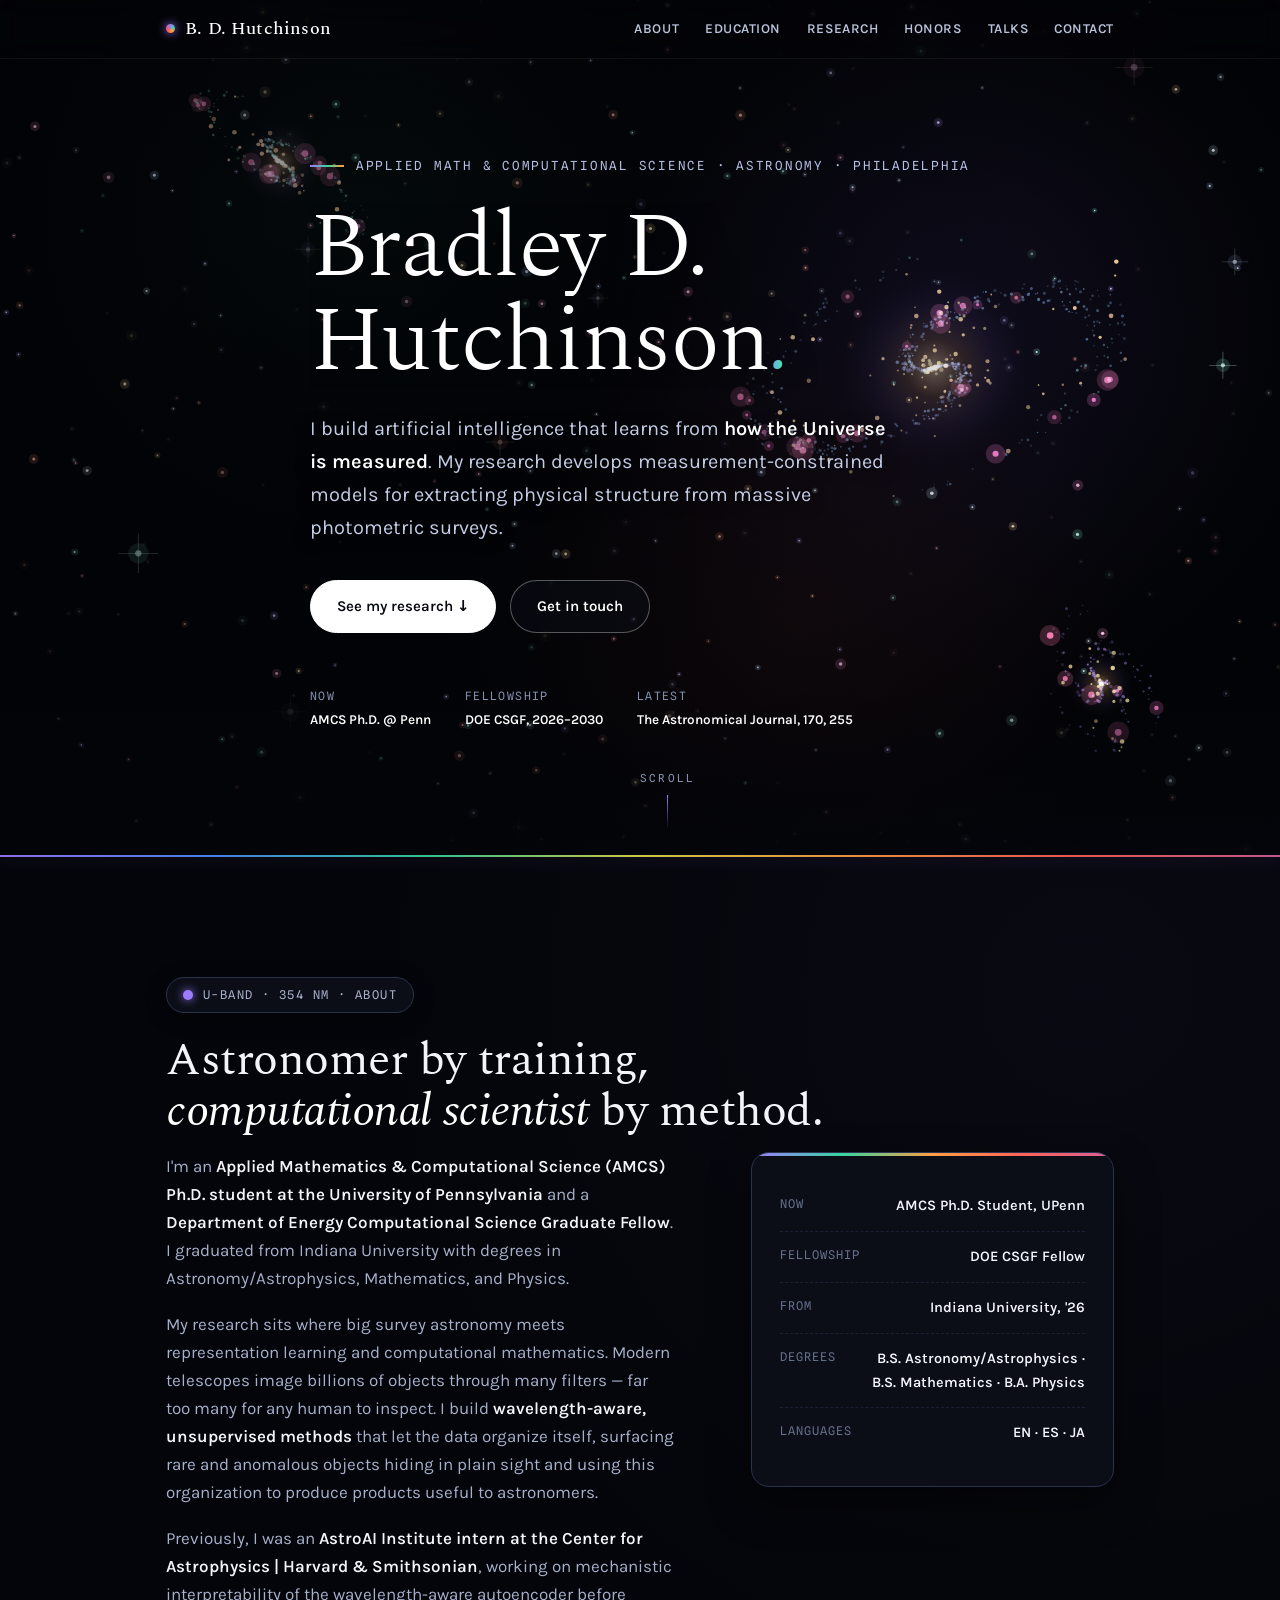
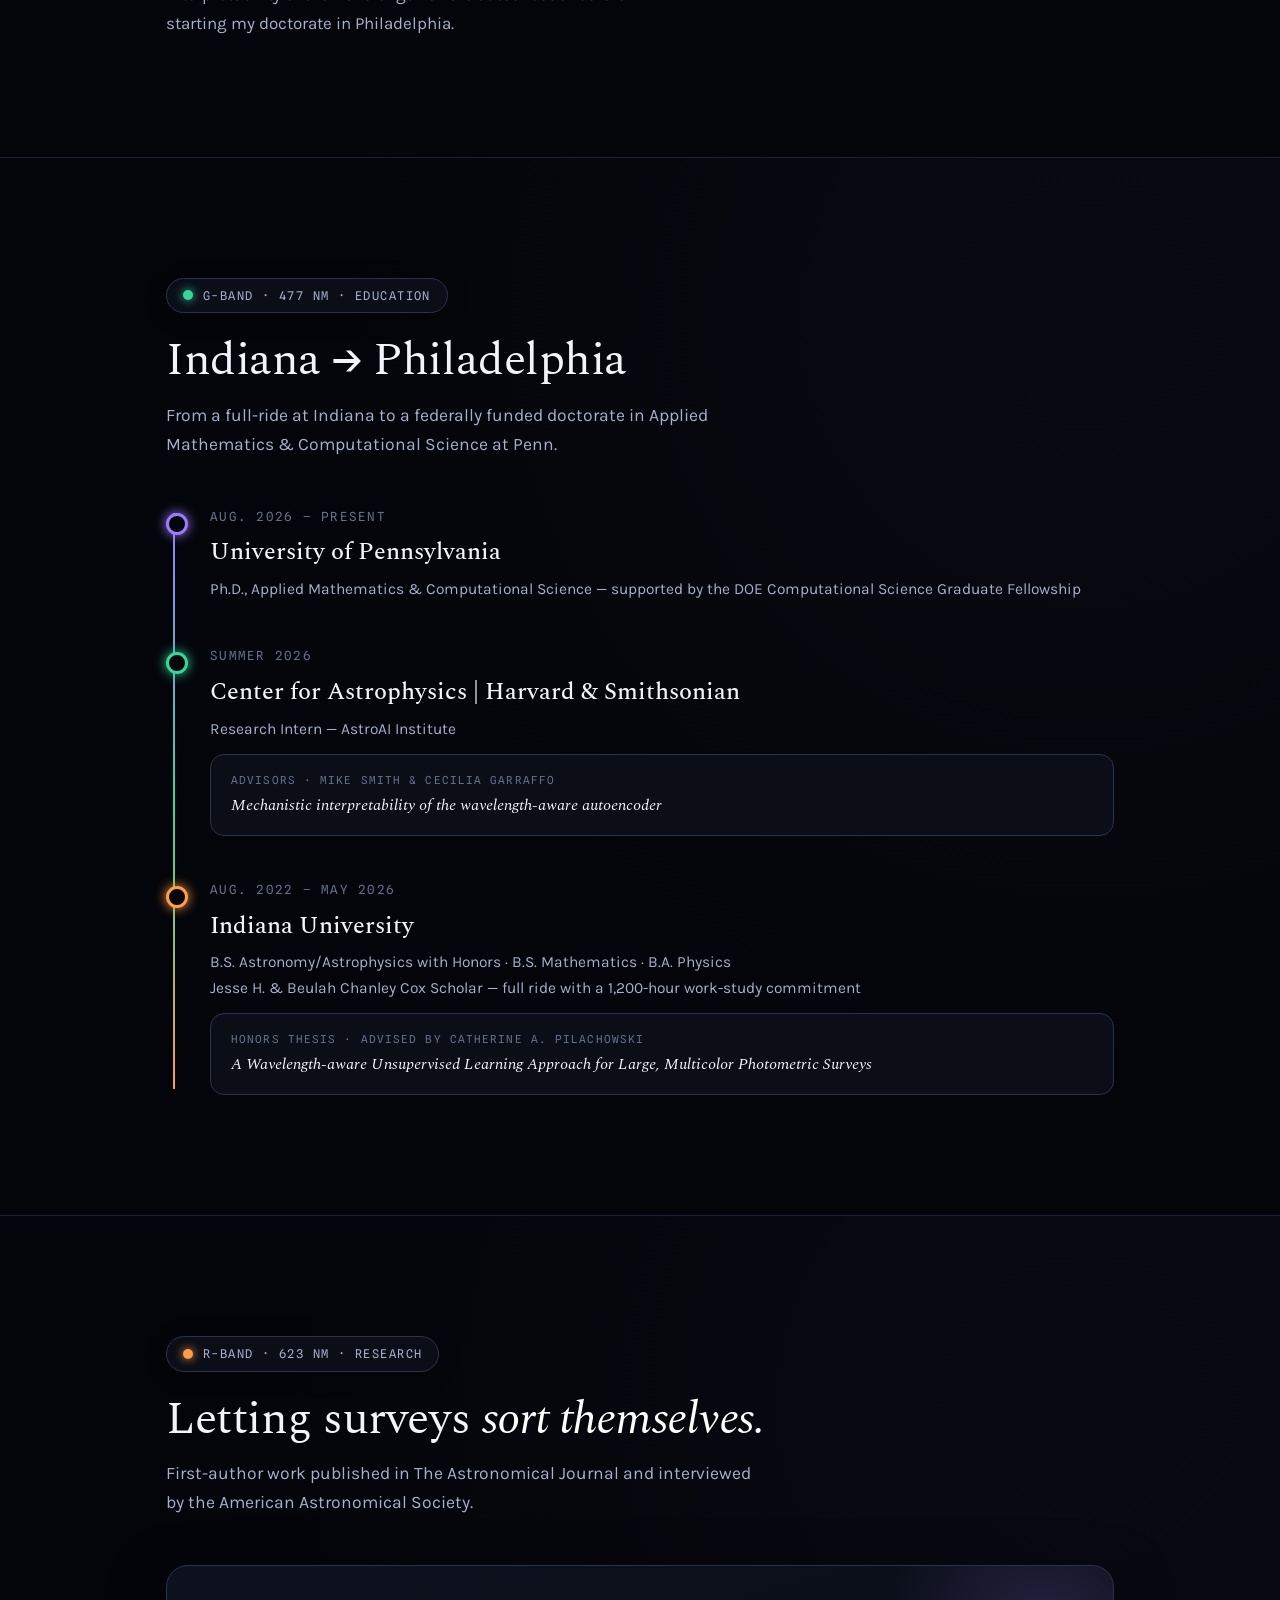
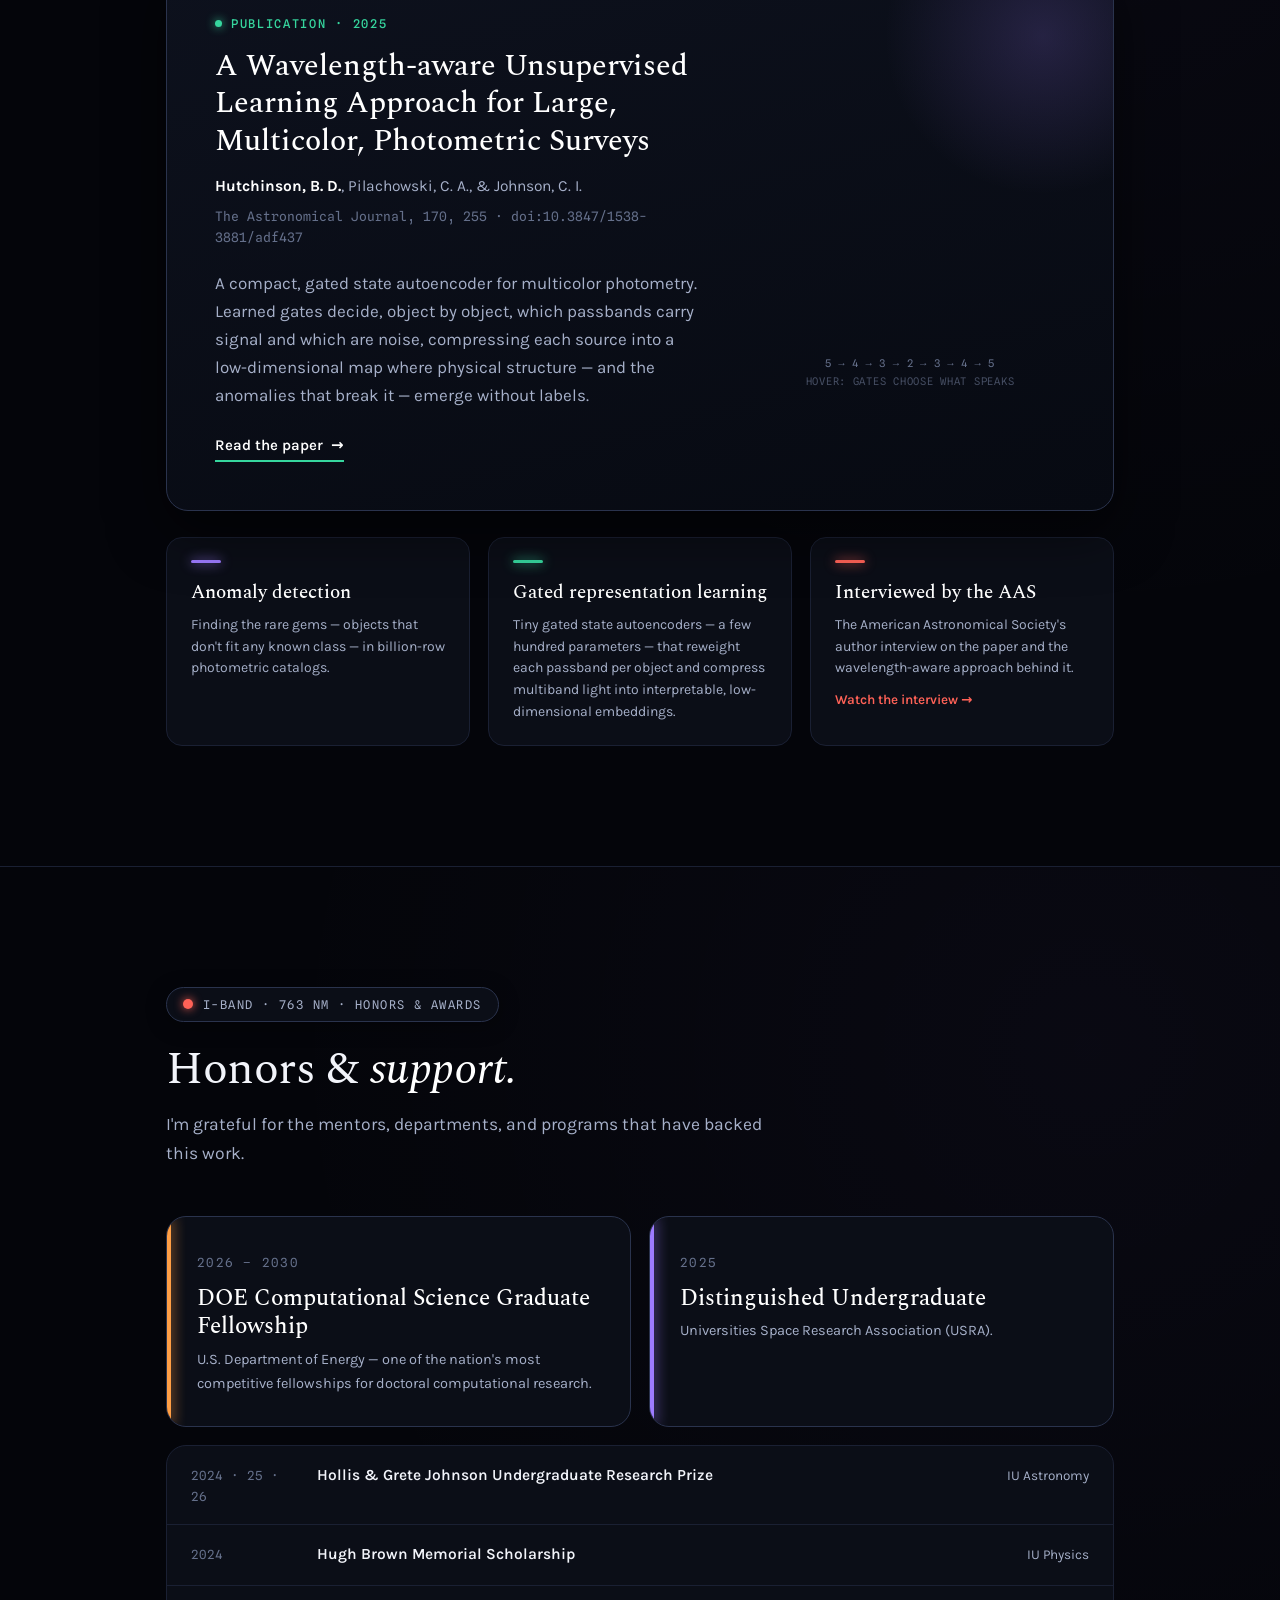
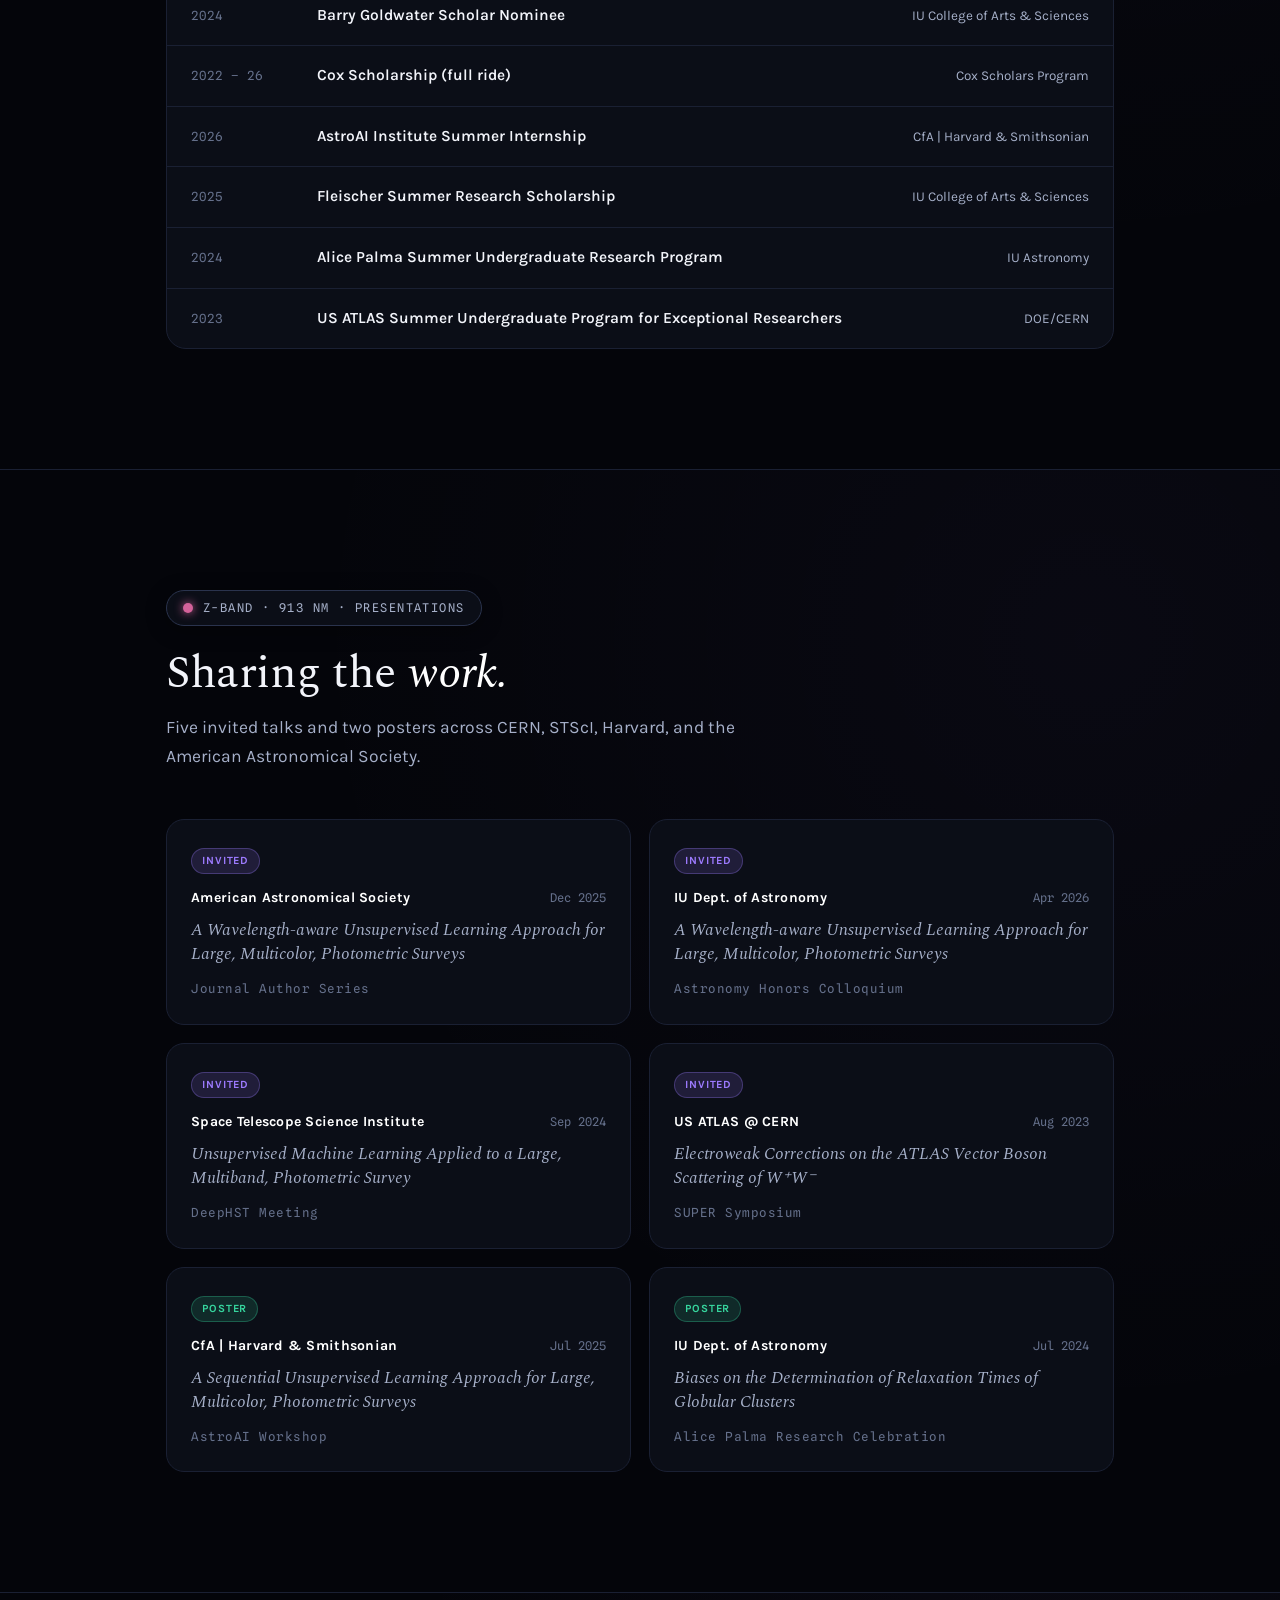
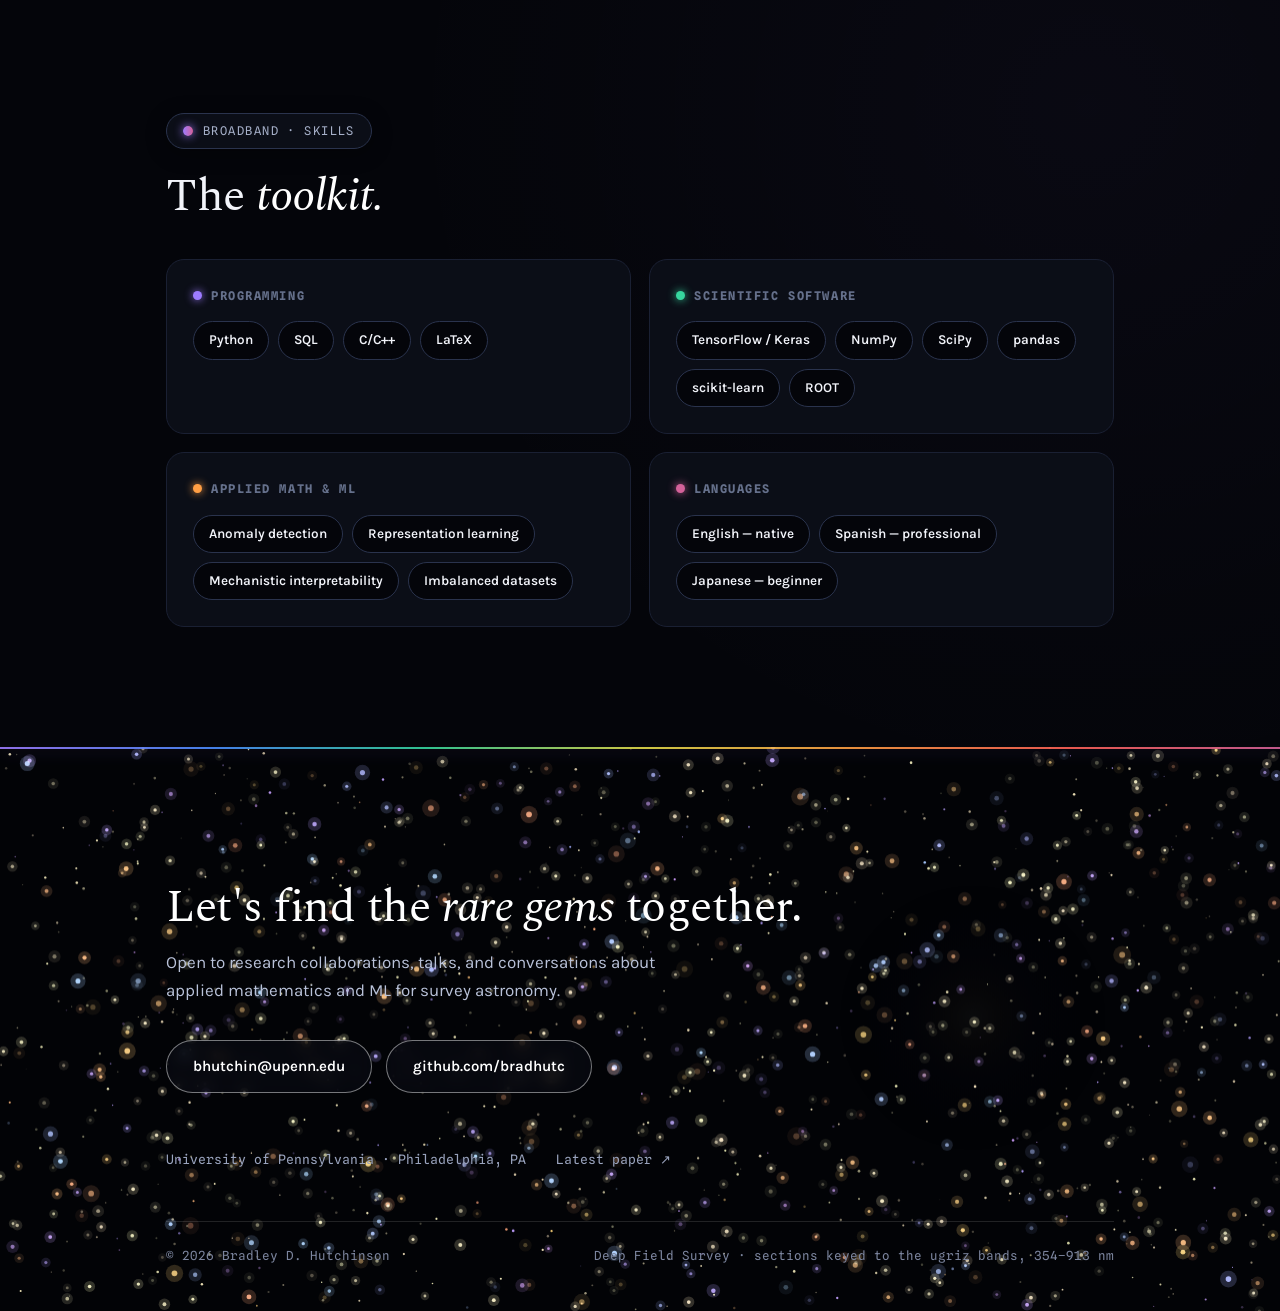
==== commit 88fa9a82: "update" ====
--- a/index.html
+++ b/index.html
@@ -433,7 +433,7 @@
 <section id="about">
   <div class="wrap">
     <div class="band-tag reveal"><span class="swatch" style="background:var(--u);color:var(--u)"></span>u-band · 354 nm · About</div>
-    <h2 class="reveal">Astronomer by training,<br><em>applied mathematician</em> by method.</h2>
+    <h2 class="reveal">Astronomer by training,<br><em>computational scientist</em> by method.</h2>
     <div class="about-grid">
       <div class="reveal">
         <p>I'm an <strong>Applied Mathematics &amp; Computational Science (AMCS) Ph.D. student at the University of Pennsylvania</strong> and a <strong>Department of Energy Computational Science Graduate Fellow</strong>. I graduated from Indiana University with degrees in Astronomy/Astrophysics, Mathematics, and Physics.</p>
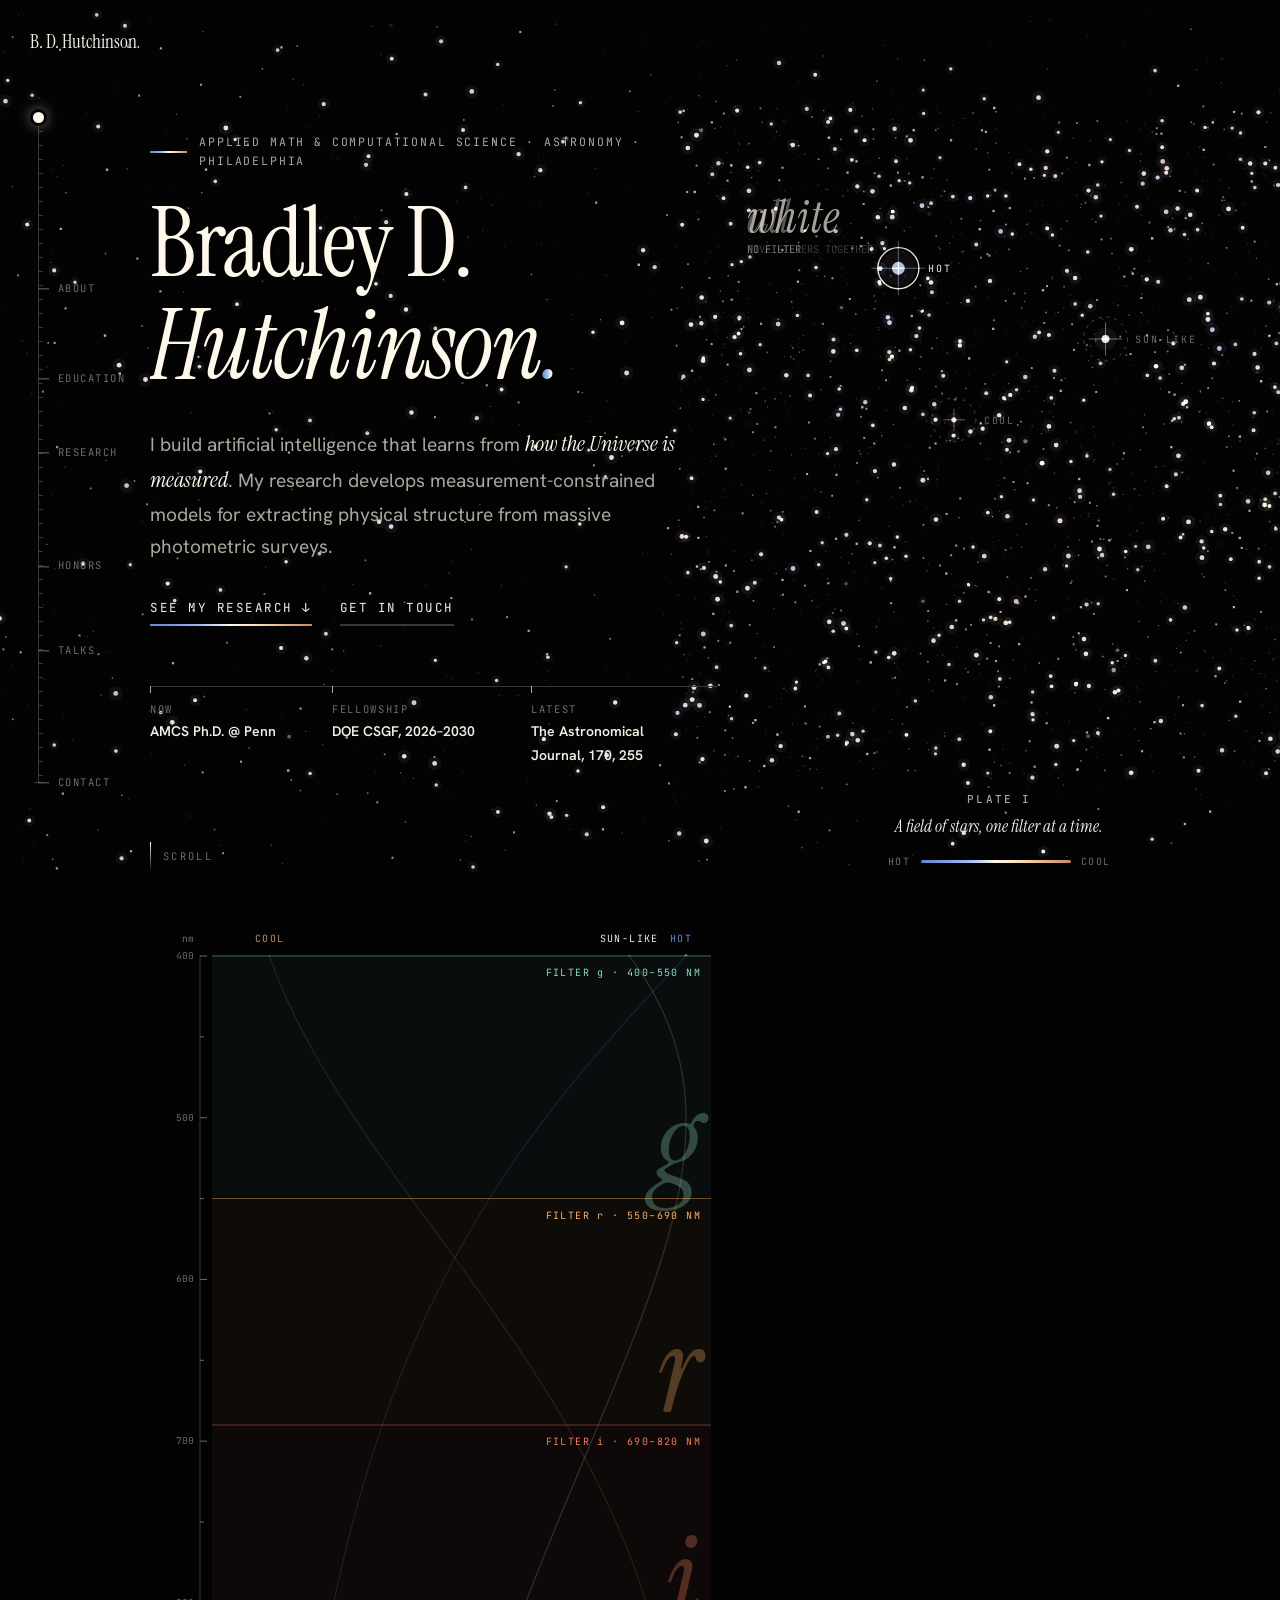
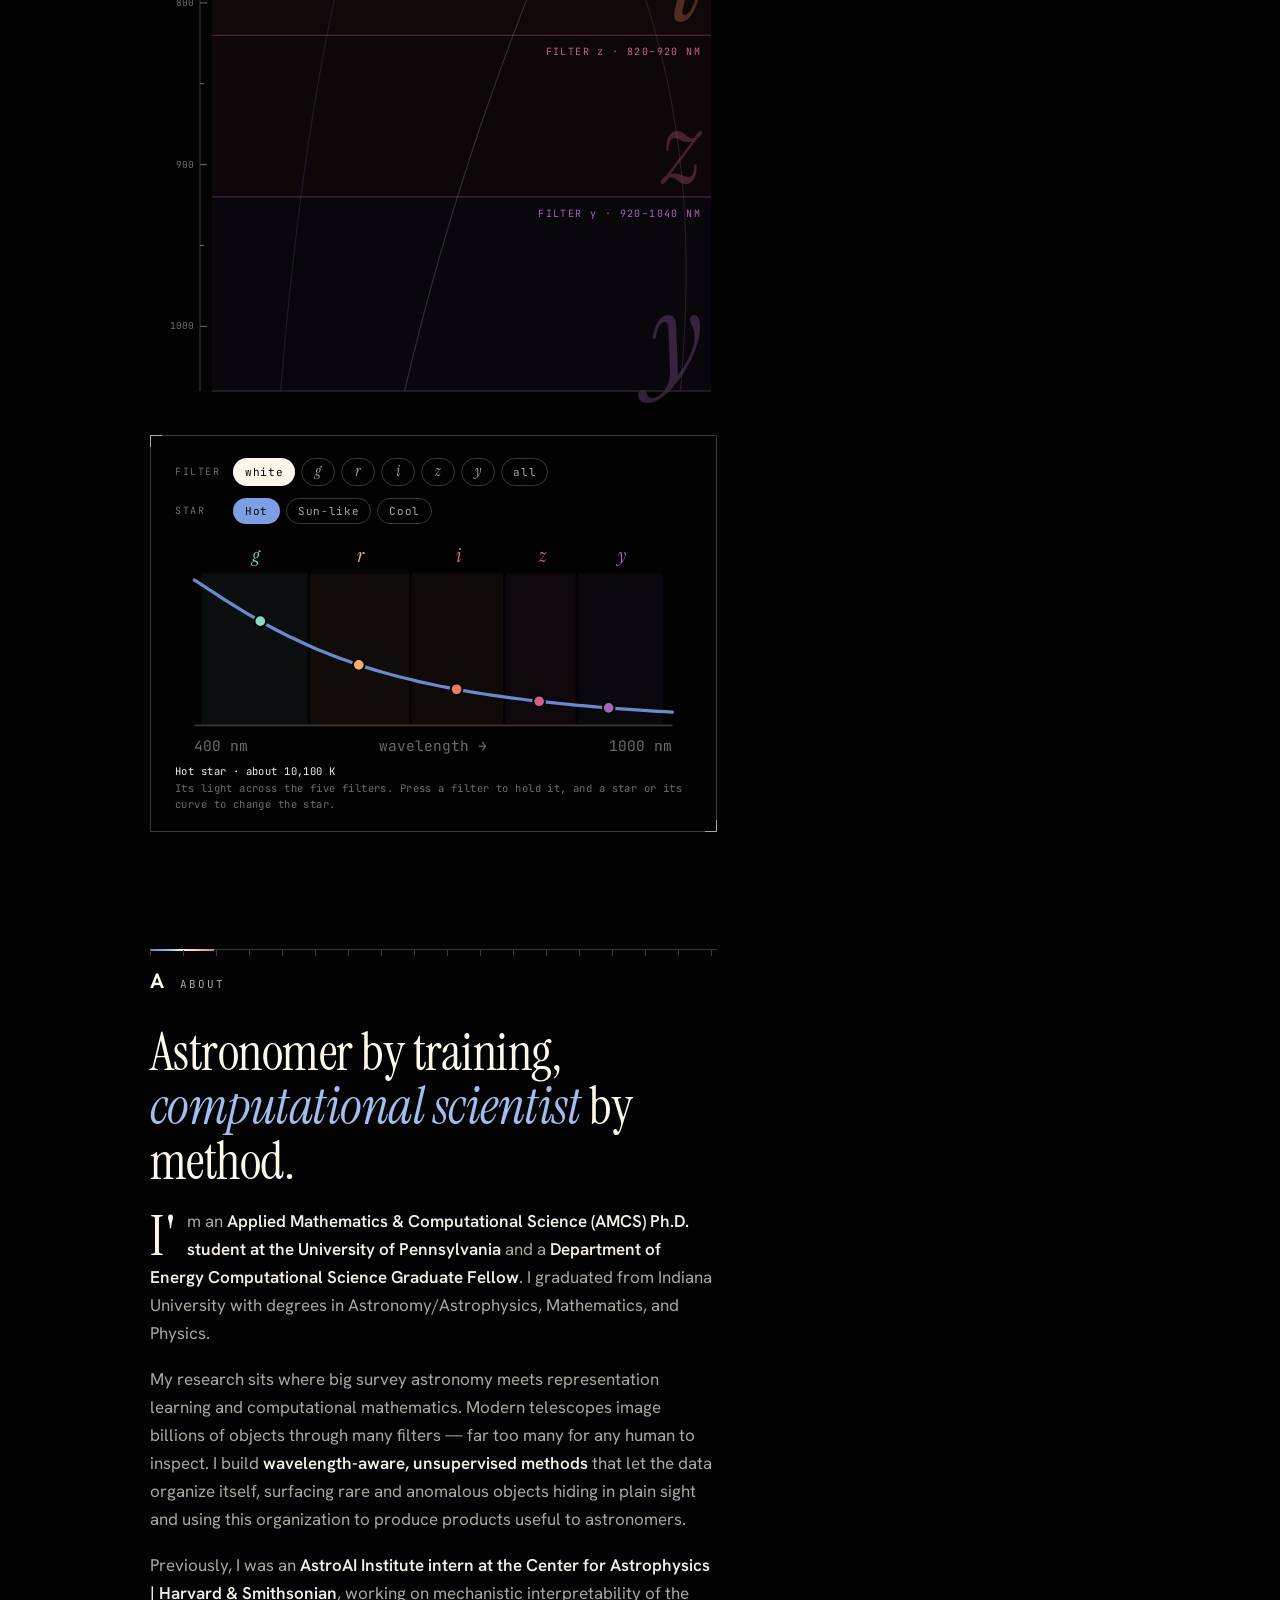
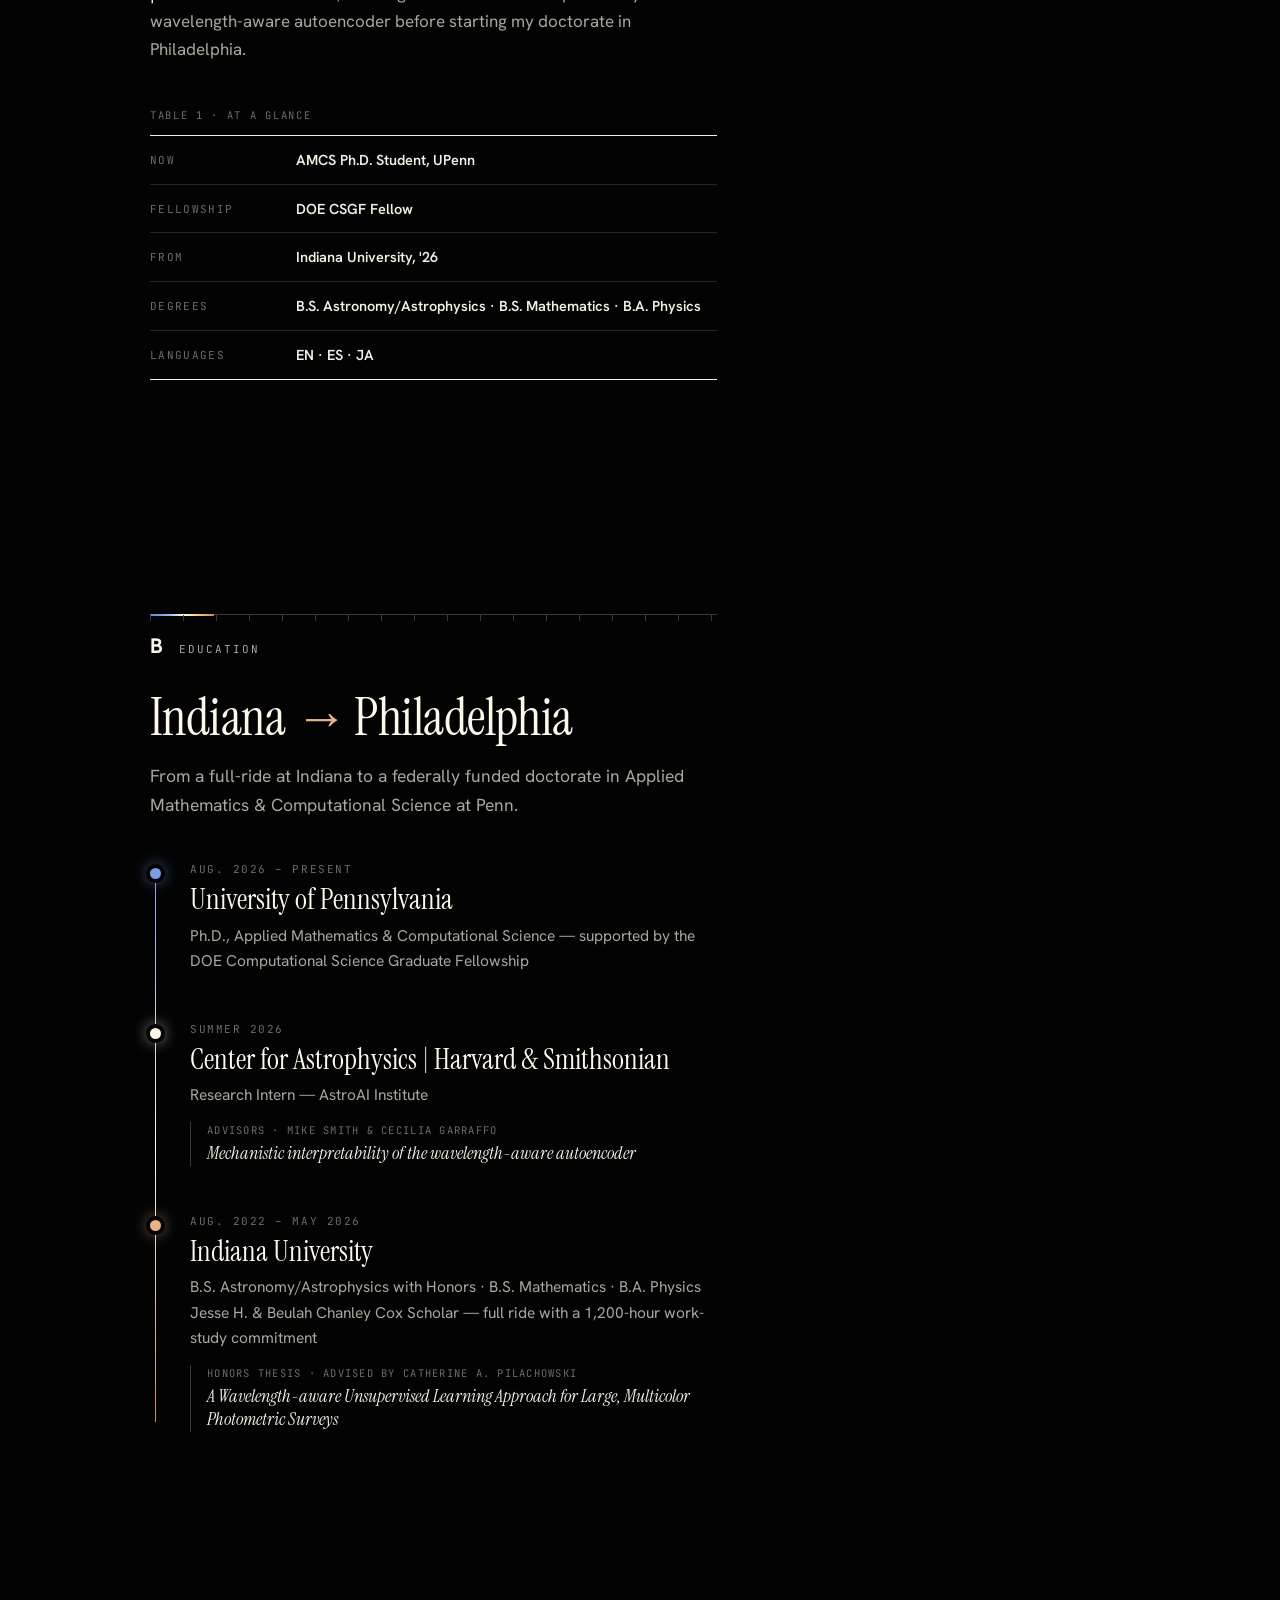
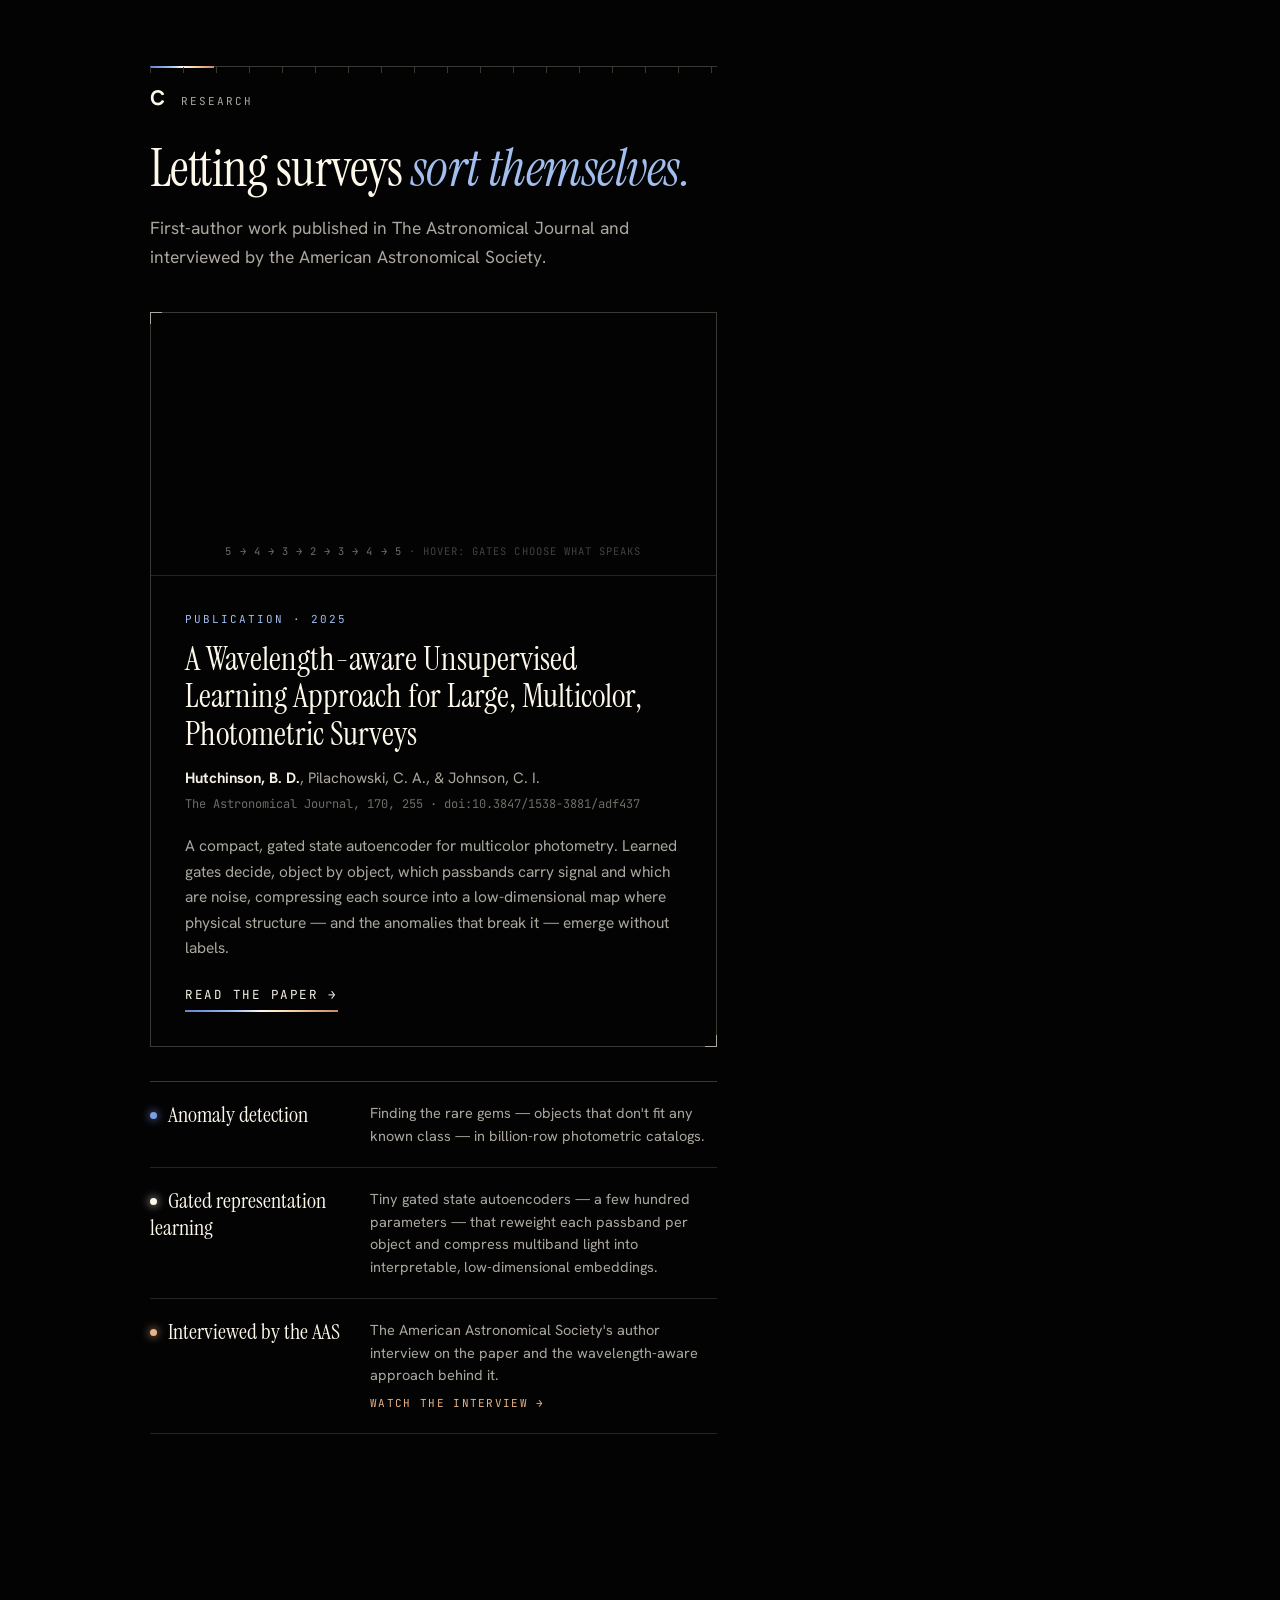
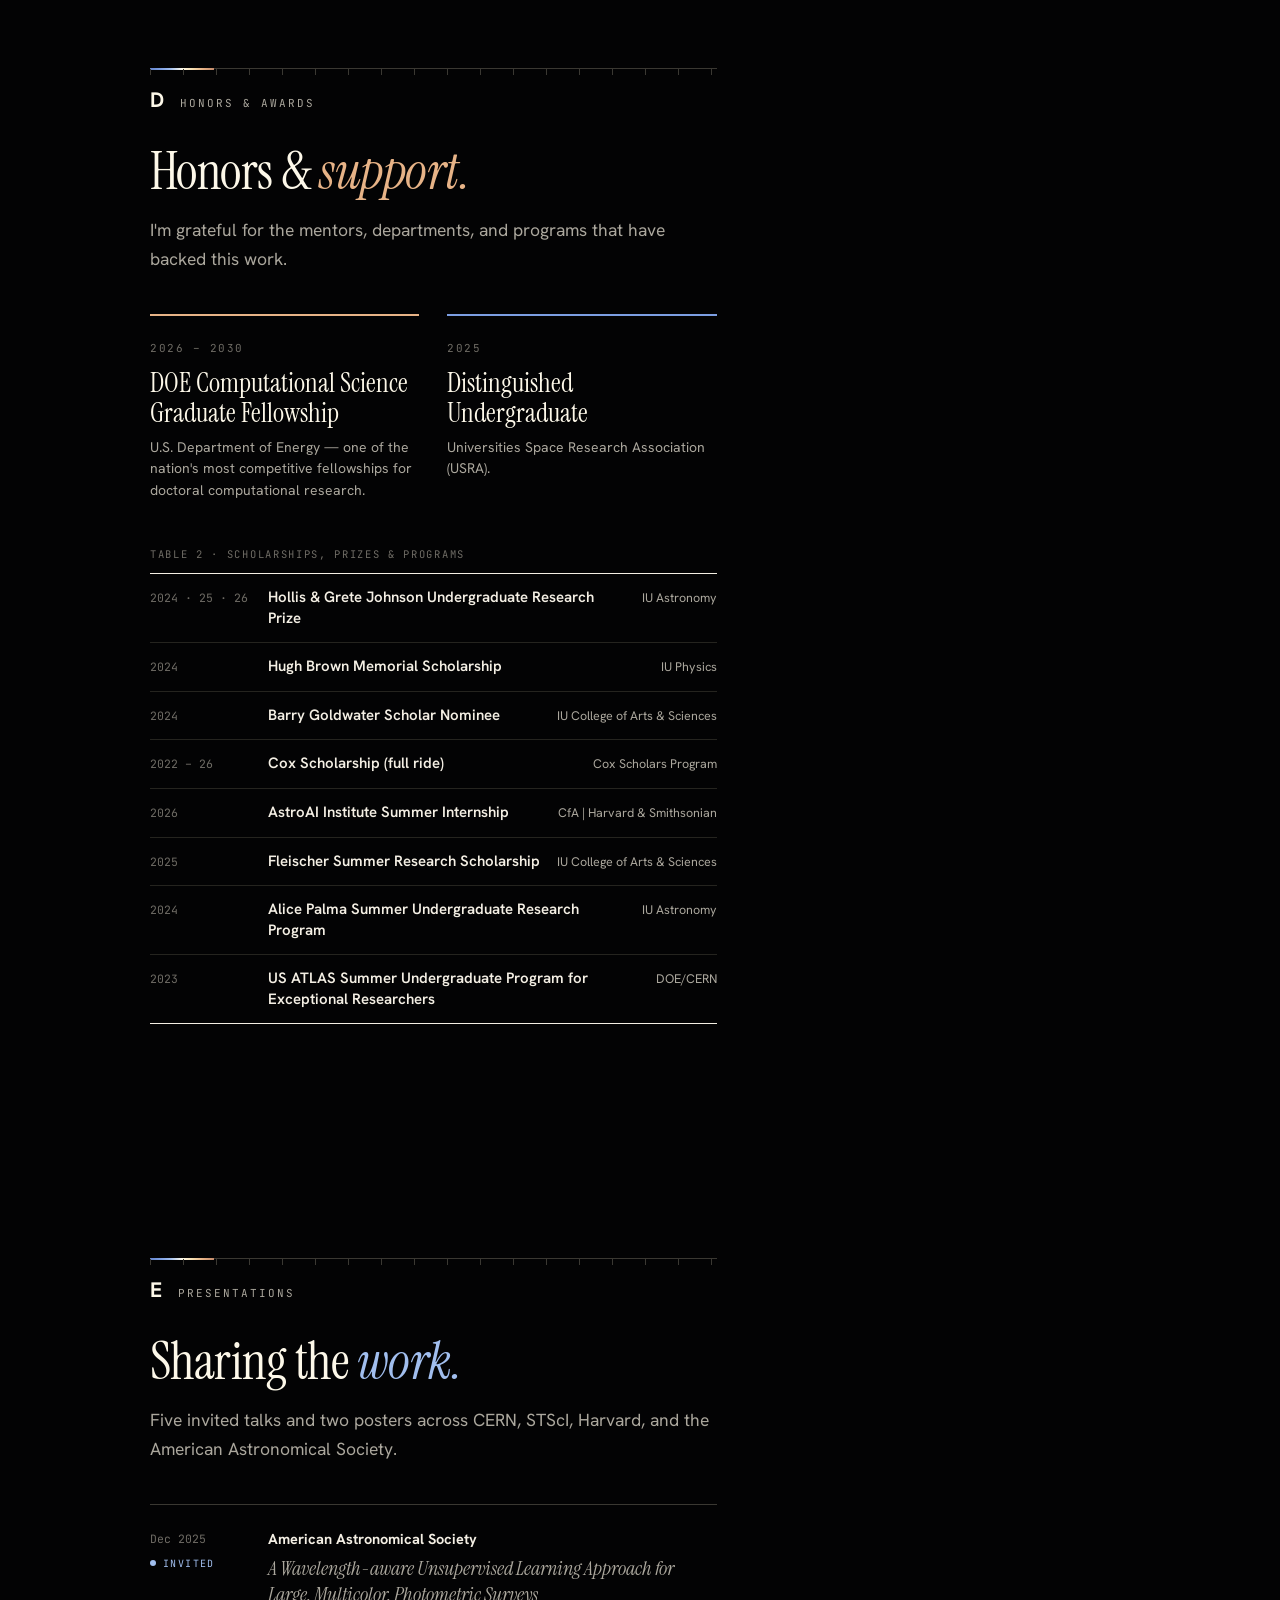
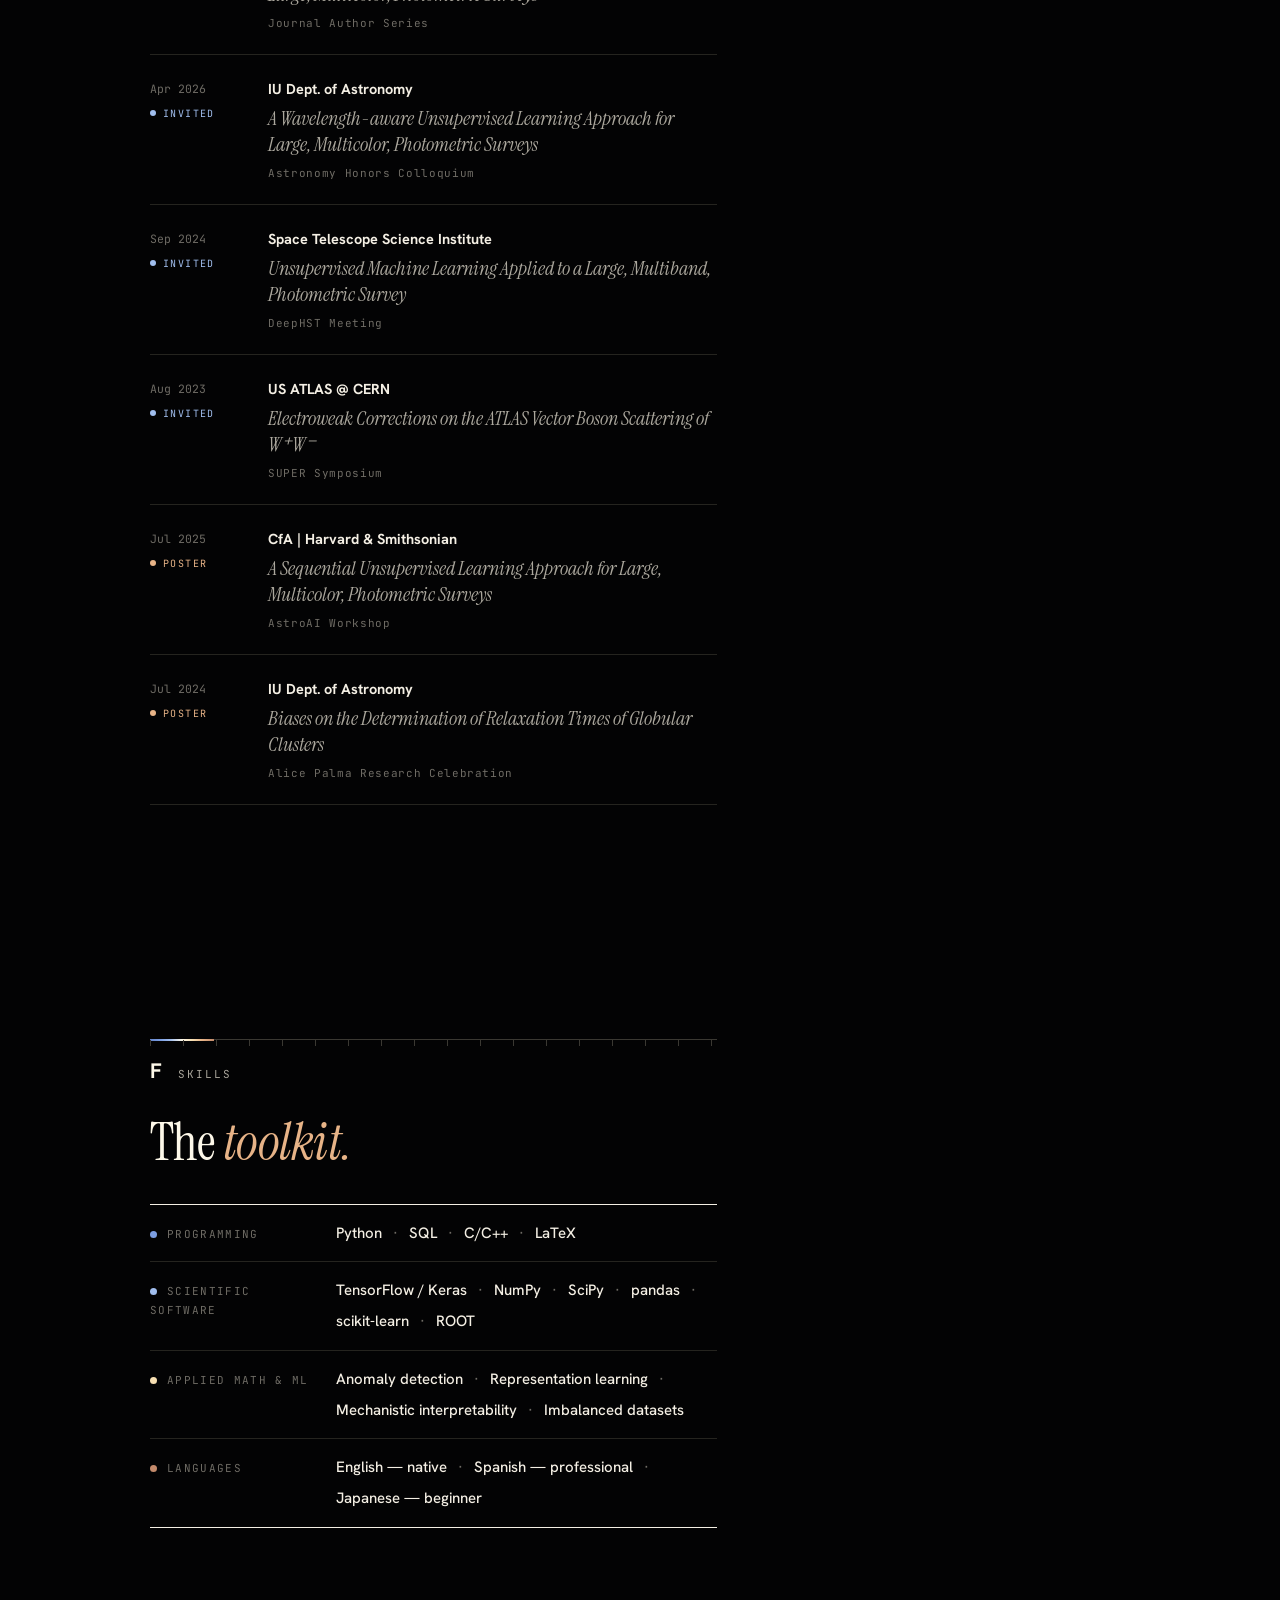
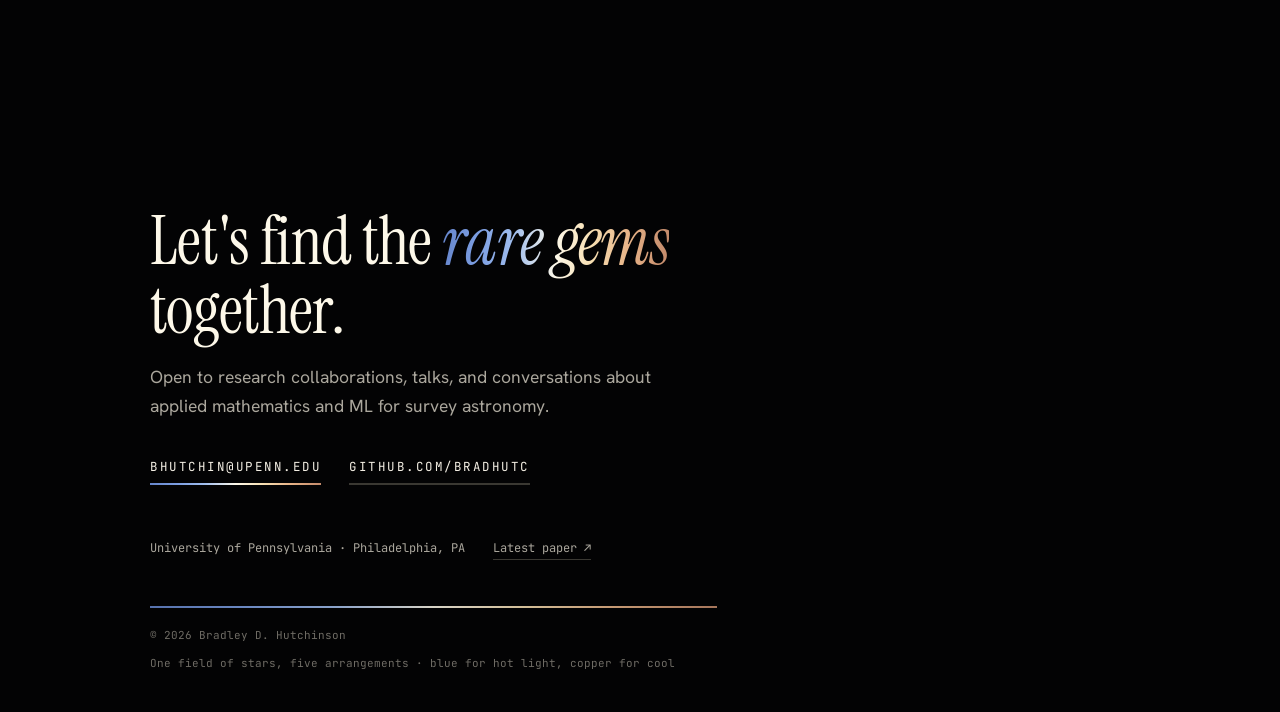
==== commit 3c1a7376: "update" ====
--- a/index.html
+++ b/index.html
@@ -7,475 +7,427 @@
 <meta name="description" content="Bradley D. Hutchinson — Ph.D. student in Applied Mathematics & Computational Science at the University of Pennsylvania, DOE Computational Science Graduate Fellow, and astronomer.">
 <link rel="preconnect" href="https://fonts.googleapis.com">
 <link rel="preconnect" href="https://fonts.gstatic.com" crossorigin>
-<link href="https://fonts.googleapis.com/css2?family=Spectral:ital,wght@0,300;0,400;0,500;0,600;1,300;1,400&family=Karla:wght@400;500;600;700&family=Spline+Sans+Mono:wght@400;500&display=swap" rel="stylesheet">
+<link href="https://fonts.googleapis.com/css2?family=Instrument+Serif:ital@0;1&family=Hanken+Grotesk:wght@400;500;600;700&family=JetBrains+Mono:wght@400;500&display=swap" rel="stylesheet">
 <style>
 /* ============================================================
-   TOKENS — "Deep Field Survey"
-   A dark-mode site for a wavelength-aware computational scientist.
-   Structure is keyed to the SDSS ugriz photometric bands:
-   each section carries its own filter and its own luminous hue.
+   ONE LIVING FIGURE
+   The page is laid out like a journal plate. Text runs down the
+   left; on the right, a single field of stars stays in view and
+   rearranges itself as you read: a cluster on the sky, the same
+   stars in two coordinates, a color-magnitude diagram, a spiral
+   galaxy, a polar map of the sky.
+   Every star keeps one color throughout, drawn from a single
+   ramp: blue for hot light, cream, then copper for cool light.
    ============================================================ */
 :root{
-  --paper:#04050A;
-  --paper-raised:#0B0E17;
-  --paper-glass:rgba(14, 18, 30, 0.72);
-  --ink:#F2F4FA;
-  --ink-soft:#A6B0C9;
-  --ink-faint:#65708B;
-  --line:#1A2033;
-  --line-bright:#2A334D;
-
-  /* ugriz band hues — luminous emission palette */
-  --u:#9D7BFF;  /* 354 nm */
-  --g:#36D69E;  /* 477 nm */
-  --r:#FF9E44;  /* 623 nm */
-  --i:#FF6257;  /* 763 nm */
-  --z:#D4629A;  /* 913 nm */
-
-  --display:'Spectral', Georgia, serif;
-  --body:'Karla', system-ui, sans-serif;
-  --mono:'Spline Sans Mono', ui-monospace, monospace;
-
-  --max:1060px;
-  --pad:clamp(20px,5vw,56px);
+  --bg:#030304;
+  --ink:#F4EFE4;
+  --soft:#ABA79D;
+  --faint:#6F6C65;
+  --line:#25241F;
+  --line-2:#3A3832;
+
+  --blue-deep:#6686CC;
+  --blue:#7C9EE2;
+  --blue-pale:#A1BEEE;
+  --cream:#FDF8E9;
+  --sand:#F7DFB2;
+  --copper:#E7B387;
+  --copper-deep:#C38A6B;
+  --ramp:linear-gradient(90deg,#6686CC 0%,#7C9EE2 16%,#A1BEEE 32%,#FDF8E9 50%,#F7DFB2 66%,#E7B387 82%,#C38A6B 100%);
+
+  --display:'Instrument Serif','Iowan Old Style',Georgia,serif;
+  --body:'Hanken Grotesk',system-ui,-apple-system,sans-serif;
+  --mono:'JetBrains Mono',ui-monospace,Menlo,monospace;
+
+  --rail:clamp(150px,11.5vw,190px);
+  --colw:min(660px,calc(56vw - var(--rail)));
 }
-
 *{margin:0;padding:0;box-sizing:border-box}
 html{scroll-behavior:smooth;color-scheme:dark}
 body{
-  background:var(--paper);
-  color:var(--ink);
-  font-family:var(--body);
-  font-size:17px;
-  line-height:1.65;
-  -webkit-font-smoothing:antialiased;
-  overflow-x:hidden;
+  background:var(--bg);color:var(--ink);
+  font-family:var(--body);font-size:17px;line-height:1.65;
+  -webkit-font-smoothing:antialiased;overflow-x:hidden;
 }
-::selection{background:rgba(157,123,255,.3);color:#fff}
-
+::selection{background:rgba(124,158,226,.35);color:#fff}
 a{color:inherit;text-decoration:none}
-a:focus-visible,button:focus-visible{outline:2px solid var(--u);outline-offset:3px;border-radius:2px}
-
-.wrap{max-width:var(--max);margin:0 auto;padding-left:var(--pad);padding-right:var(--pad)}
-
-/* ---------- spectrum rule: the recurring signature ---------- */
-.spectrum{
-  height:2px;border:0;
-  background:linear-gradient(90deg,var(--u),#4C8DFF,var(--g),#E2DC4B,var(--r),var(--i),var(--z));
-  opacity:.9;
-  box-shadow:0 0 18px rgba(157,123,255,.45);
+a:focus-visible{outline:2px solid var(--blue);outline-offset:3px}
+
+/* ---------- the figure (fixed, behind everything) ---------- */
+#plate{position:fixed;inset:0;width:100%;height:100%;display:block;z-index:0;pointer-events:none}
+.plate-cap{
+  position:fixed;z-index:1;bottom:30px;text-align:center;pointer-events:none;
+  font-family:var(--mono);font-size:11px;letter-spacing:.08em;color:var(--faint);
+  transition:opacity .4s ease;
 }
-
-/* ---------- nav ---------- */
-nav{
-  position:fixed;top:0;left:0;right:0;z-index:50;
-  background:rgba(4,5,10,.78);
-  backdrop-filter:blur(16px);
-  border-bottom:1px solid var(--line);
-  transition:background .35s ease,border-color .35s ease;
+.plate-cap b{display:block;font-weight:500;color:var(--soft);letter-spacing:.2em;text-transform:uppercase;margin-bottom:5px}
+.plate-cap i{font-family:var(--display);font-style:italic;font-size:16.5px;letter-spacing:0;color:var(--ink);display:block}
+.plate-cap .bar{display:flex;align-items:center;justify-content:center;gap:10px;margin-top:13px;text-transform:uppercase;font-size:10px;letter-spacing:.16em}
+.plate-cap .bar span.r{width:150px;height:3px;background:var(--ramp);border-radius:2px}
+
+/* ---------- hero instrument: filters, three stars, their light ---------- */
+.scope{width:100%;max-width:580px;padding:22px 24px 18px;background:rgba(3,3,4,.82);border:1px solid var(--line-2);position:relative}
+.scope::before,.scope::after{content:"";position:absolute;width:11px;height:11px;border:1px solid var(--soft)}
+.scope::before{top:-1px;left:-1px;border-right:0;border-bottom:0}
+.scope::after{bottom:-1px;right:-1px;border-left:0;border-top:0}
+.sc-row{display:flex;align-items:center;gap:12px;margin-bottom:12px}
+.sc-k{font-family:var(--mono);font-size:10px;letter-spacing:.16em;text-transform:uppercase;color:var(--faint);width:46px;flex:none}
+.chips{display:flex;gap:6px;flex-wrap:wrap}
+.chips button{font-family:var(--mono);font-size:11px;letter-spacing:.06em;color:var(--soft);background:none;
+  border:1px solid var(--line-2);border-radius:999px;padding:5px 11px;min-width:34px;cursor:pointer;
+  transition:color .2s,background .2s,border-color .2s}
+#filters button:not(:first-child):not(:last-child){font-family:var(--display);font-style:italic;font-size:15px;padding:2px 11px 4px}
+.chips button:hover{color:var(--ink);border-color:var(--soft)}
+.chips button.on{color:#030304;background:var(--c,var(--cream));border-color:transparent}
+.chips button:focus-visible,.spec:focus-visible{outline:2px solid var(--blue);outline-offset:2px}
+#sed{width:100%;height:auto;display:block;margin-top:14px}
+.sc-cap{font-family:var(--mono);font-size:10.5px;line-height:1.6;letter-spacing:.04em;color:var(--faint);margin-top:2px}
+.sc-cap span{color:var(--ink)}
+.sc-cap i{font-style:normal}
+.spec{position:fixed;z-index:4;width:52px;height:52px;margin:-26px 0 0 -26px;border-radius:50%;background:none;border:0;
+  cursor:pointer;opacity:0;pointer-events:none;transition:opacity .3s}
+.spec.live{opacity:1;pointer-events:auto}
+.spec span{position:absolute;left:56px;top:50%;transform:translateY(-50%);white-space:nowrap;
+  font-family:var(--mono);font-size:10px;letter-spacing:.16em;text-transform:uppercase;color:var(--faint);transition:color .2s}
+.spec:hover span,.spec.on span{color:var(--ink)}
+
+/* ---------- left axis: the navigation is a ruler ---------- */
+.axis{position:fixed;z-index:5;left:0;top:0;bottom:0;width:var(--rail);pointer-events:none}
+.axis .spine{position:absolute;left:38px;top:13vh;bottom:13vh;width:1px;background:var(--line-2)}
+.axis .spine::before,.axis .spine::after{content:"";position:absolute;left:-4px;width:9px;height:1px;background:var(--line-2)}
+.axis .spine::before{top:0}.axis .spine::after{bottom:0}
+.axis .minor{position:absolute;left:38px;top:13vh;bottom:13vh;width:5px;
+  background:repeating-linear-gradient(180deg,var(--line-2) 0 1px,transparent 1px 14px)}
+.axis a{
+  position:absolute;left:38px;transform:translateY(-50%);pointer-events:auto;
+  display:flex;align-items:center;gap:9px;
+  font-family:var(--mono);font-size:10.5px;letter-spacing:.14em;text-transform:uppercase;color:var(--faint);
+  transition:color .25s;
 }
-nav.over-hero{background:rgba(4,5,10,.28);border-bottom-color:rgba(255,255,255,.06)}
-nav.over-hero .nav-name{color:#fff}
-nav.over-hero .nav-links a{color:#B9C2D9}
-nav.over-hero .nav-links a:hover{color:#fff}
-.nav-inner{
-  max-width:var(--max);margin:0 auto;
-  padding:14px var(--pad);
-  display:flex;align-items:center;justify-content:space-between;gap:16px;
+.axis a::before{content:"";width:11px;height:1px;background:currentColor;transition:width .25s}
+.axis a:hover,.axis a.on{color:var(--ink)}
+.axis a.on::before{width:18px}
+.axis .mark{position:absolute;left:33px;width:11px;height:11px;border-radius:50%;margin-top:-5px;
+  background:var(--cream);box-shadow:0 0 0 3px var(--bg),0 0 14px 2px rgba(253,248,233,.55)}
+.axis a.name{position:absolute;left:30px;top:26px;transform:none;pointer-events:auto;display:block;
+  font-family:var(--display);font-size:19px;letter-spacing:0;text-transform:none;color:var(--ink);white-space:nowrap;
+  transition:opacity .4s ease}
+.axis a.name::before{display:none}
+.axis.scrolled a.name{opacity:0;pointer-events:none}
+.axis .name em{font-style:italic;background:var(--ramp);-webkit-background-clip:text;background-clip:text;color:transparent}
+
+.topbar{display:none}
+
+/* ---------- column ---------- */
+main,header,footer{position:relative;z-index:2}
+.col{margin-left:var(--rail);width:var(--colw)}
+
+/* ---------- hero ---------- */
+header{height:auto}
+.pin{position:relative;min-height:100vh;display:flex;align-items:center}
+.scope-wrap{padding:44px 0 0}
+.spectrum{padding-top:56px}
+.spectrum svg{display:block;overflow:visible}
+.spectrum .hit{cursor:pointer}
+.eyebrow{font-family:var(--mono);font-size:11.5px;letter-spacing:.16em;text-transform:uppercase;color:var(--soft);
+  display:flex;align-items:center;gap:12px;margin-bottom:26px;opacity:0;animation:rise .8s ease .15s forwards}
+.eyebrow::before{content:"";width:40px;height:2px;background:var(--ramp)}
+h1{font-family:var(--display);font-weight:400;font-size:clamp(52px,7.6vw,112px);line-height:.96;letter-spacing:-.015em;color:var(--cream)}
+h1 .line{display:block;overflow:hidden;padding-bottom:.08em}
+h1 .line span{display:inline-block;transform:translateY(110%);animation:lift 1.1s cubic-bezier(.2,.7,.2,1) forwards}
+h1 .line:nth-child(2) span{animation-delay:.12s;font-style:italic}
+h1 em{font-style:italic;background:var(--ramp);-webkit-background-clip:text;background-clip:text;color:transparent}
+.hero-sub{max-width:560px;font-size:clamp(17px,1.5vw,19.5px);color:var(--soft);margin-top:26px;opacity:0;animation:rise .9s ease .45s forwards}
+.hero-sub strong{color:var(--cream);font-weight:500;font-family:var(--display);font-style:italic;font-size:1.16em}
+.actions{display:flex;flex-wrap:wrap;gap:28px;margin-top:36px;opacity:0;animation:rise .9s ease .6s forwards}
+.lnk{font-family:var(--mono);font-size:12.5px;letter-spacing:.12em;text-transform:uppercase;color:var(--ink);
+  padding-bottom:7px;position:relative;display:inline-flex;gap:10px;align-items:center}
+.lnk::after{content:"";position:absolute;left:0;right:0;bottom:0;height:2px;background:var(--ramp);
+  transform-origin:left;transition:transform .35s cubic-bezier(.2,.7,.2,1)}
+.lnk.q::after{background:var(--line-2)}
+.lnk:hover::after{transform:scaleX(1.06)}
+.lnk.q:hover::after{background:var(--ramp)}
+.readout{margin-top:60px;display:grid;grid-template-columns:repeat(3,auto);justify-content:start;gap:0;
+  border-top:1px solid var(--line-2);opacity:0;animation:rise 1s ease .75s forwards}
+.readout div{padding:14px 28px 0 0;margin-right:28px;position:relative;font-size:14px}
+.readout div::before{content:"";position:absolute;top:-1px;left:0;width:1px;height:7px;background:var(--soft)}
+.readout .k{font-family:var(--mono);font-size:10.5px;letter-spacing:.16em;text-transform:uppercase;color:var(--faint);display:block;margin-bottom:2px}
+.readout .v{font-weight:600;color:var(--ink)}
+@media(min-width:641px){.readout div:not(:last-child) .v{white-space:nowrap}}
+.cue{position:absolute;left:var(--rail);bottom:28px;font-family:var(--mono);font-size:10.5px;letter-spacing:.22em;text-transform:uppercase;color:var(--faint);
+  display:flex;align-items:center;gap:12px;opacity:0;animation:rise 1s ease 1.1s forwards}
+.cue::before{content:"";width:1px;height:30px;background:linear-gradient(var(--cream),transparent);animation:drip 2.2s ease-in-out infinite}
+@keyframes rise{from{opacity:0;transform:translateY(16px)}to{opacity:1;transform:none}}
+@keyframes lift{to{transform:none}}
+@keyframes drip{0%,100%{transform:scaleY(.35);transform-origin:top}50%{transform:scaleY(1);transform-origin:top}}
+
+/* ---------- sections: figure panels ---------- */
+section{padding:clamp(80px,13vh,150px) 0}
+.panel{display:flex;align-items:baseline;gap:16px;margin-bottom:26px;
+  border-top:1px solid var(--line-2);padding-top:14px;position:relative}
+.panel::before{content:"";position:absolute;top:-1px;left:0;width:64px;height:2px;background:var(--ramp)}
+.panel::after{content:"";position:absolute;top:0;left:0;right:0;height:6px;
+  background:repeating-linear-gradient(90deg,var(--line-2) 0 1px,transparent 1px 33px)}
+.panel b{font-family:var(--body);font-weight:700;font-size:21px;color:var(--cream)}
+.panel span{font-family:var(--mono);font-size:11px;letter-spacing:.18em;text-transform:uppercase;color:var(--soft)}
+h2{font-family:var(--display);font-weight:400;font-size:clamp(34px,4.1vw,56px);line-height:1.04;letter-spacing:-.01em;color:var(--cream);margin-bottom:18px}
+h2 em{font-style:italic;color:var(--copper)}
+section:nth-of-type(odd) h2 em{color:var(--blue-pale)}
+.lede{color:var(--soft);max-width:560px;margin-bottom:40px;font-size:17.5px}
+
+.reveal{opacity:0;transform:translateY(22px);transition:opacity .8s ease,transform .8s cubic-bezier(.2,.7,.2,1)}
+.reveal.in{opacity:1;transform:none}
+
+/* about */
+.prose p{color:var(--soft)}
+.prose p+p{margin-top:18px}
+.prose strong{color:var(--ink);font-weight:600}
+.prose p:first-child::first-letter{font-family:var(--display);font-size:3.3em;line-height:.82;float:left;padding:6px 10px 0 0;color:var(--cream)}
+.table{margin-top:44px;border-top:1px solid var(--ink);border-bottom:1px solid var(--ink)}
+.table caption,.tcap{font-family:var(--mono);font-size:10.5px;letter-spacing:.16em;text-transform:uppercase;color:var(--faint);margin:44px 0 10px}
+.tcap+.table{margin-top:0}
+.row{display:grid;grid-template-columns:130px 1fr;gap:16px;padding:12px 0;border-bottom:1px solid var(--line);font-size:14.5px}
+.row:last-child{border-bottom:0}
+.row .k{font-family:var(--mono);font-size:11px;letter-spacing:.12em;text-transform:uppercase;color:var(--faint);padding-top:3px}
+.row .v{font-weight:600;color:var(--ink)}
+
+/* education: a track of points, blue to copper */
+.track{position:relative}
+.track::before{content:"";position:absolute;left:5px;top:10px;bottom:10px;width:1px;background:linear-gradient(var(--blue),var(--cream),var(--copper-deep))}
+.stop{position:relative;padding:0 0 46px 40px}
+.stop:last-child{padding-bottom:0}
+.stop::before{content:"";position:absolute;left:0;top:8px;width:11px;height:11px;border-radius:50%;
+  background:var(--c);box-shadow:0 0 0 4px var(--bg),0 0 16px 1px var(--c);transition:transform .3s}
+.stop:hover::before{transform:scale(1.35)}
+.stop .d{font-family:var(--mono);font-size:11px;letter-spacing:.14em;text-transform:uppercase;color:var(--faint)}
+.stop .t{font-family:var(--display);font-size:29px;line-height:1.15;margin:5px 0 6px;color:var(--cream)}
+.stop .s{color:var(--soft);font-size:15.5px}
+.note{margin-top:14px;padding-left:16px;border-left:1px solid var(--line-2);font-size:14px;color:var(--soft)}
+.note .k{font-family:var(--mono);font-size:10.5px;letter-spacing:.12em;text-transform:uppercase;color:var(--faint);display:block;margin-bottom:3px}
+.note em{font-family:var(--display);font-style:italic;font-size:18px;color:var(--ink);line-height:1.3;display:block}
+
+/* research */
+.pub{border:1px solid var(--line-2);position:relative;transition:border-color .4s}
+.pub:hover{border-color:#5a564c}
+.pub::before,.pub::after{content:"";position:absolute;width:11px;height:11px;border:1px solid var(--soft)}
+.pub::before{top:-1px;left:-1px;border-right:0;border-bottom:0}
+.pub::after{bottom:-1px;right:-1px;border-left:0;border-top:0}
+.pub-viz{border-bottom:1px solid var(--line);padding:12px 12px 8px;position:relative}
+#gsa{width:100%;height:auto;display:block}
+.pub-viz .cap{font-family:var(--mono);font-size:10.5px;letter-spacing:.1em;color:var(--faint);text-transform:uppercase;text-align:center;padding:2px 0 6px}
+.cap-hover{opacity:.6;transition:opacity .3s,color .3s}
+.pub:hover .cap-hover{opacity:1;color:var(--copper)}
+.pub-main{padding:clamp(22px,3vw,34px)}
+.kicker{font-family:var(--mono);font-size:11px;letter-spacing:.18em;text-transform:uppercase;color:var(--blue-pale);margin-bottom:12px}
+.pub-title{font-family:var(--display);font-weight:400;font-size:clamp(25px,2.6vw,33px);line-height:1.14;color:var(--cream)}
+.pub-authors{margin-top:14px;color:var(--soft);font-size:15px}
+.pub-authors strong{color:var(--ink)}
+.pub-ref{margin-top:4px;font-family:var(--mono);font-size:12px;color:var(--faint)}
+.pub-blurb{margin-top:18px;color:var(--soft);font-size:15.5px}
+.pub-main .lnk{margin-top:24px}
+.themes{margin-top:34px;border-top:1px solid var(--line-2)}
+.theme{display:grid;grid-template-columns:200px 1fr;gap:20px;padding:20px 0;border-bottom:1px solid var(--line);position:relative;transition:padding .3s}
+.theme::before{content:"";position:absolute;left:0;top:-1px;height:1px;width:0;background:var(--c);transition:width .5s cubic-bezier(.2,.7,.2,1)}
+.theme:hover::before{width:100%}
+.theme h3{font-family:var(--display);font-weight:400;font-size:22px;line-height:1.2;color:var(--cream)}
+.theme h3::before{content:"";display:inline-block;width:7px;height:7px;border-radius:50%;background:var(--c);box-shadow:0 0 10px var(--c);margin-right:11px;transform:translateY(-3px)}
+.theme p{font-size:14.5px;color:var(--soft);line-height:1.55}
+.theme .go{display:inline-block;margin-top:8px;font-family:var(--mono);font-size:11px;letter-spacing:.12em;text-transform:uppercase;color:var(--copper)}
+
+/* honors */
+.feature{display:grid;grid-template-columns:1fr 1fr;gap:28px;margin-bottom:8px}
+.big{padding-top:16px;border-top:2px solid var(--c)}
+.big .y{font-family:var(--mono);font-size:11px;letter-spacing:.14em;color:var(--faint)}
+.big h3{font-family:var(--display);font-weight:400;font-size:27px;line-height:1.12;margin:8px 0 8px;color:var(--cream)}
+.big p{font-size:14px;color:var(--soft);line-height:1.55}
+.hrow{display:grid;grid-template-columns:104px 1fr auto;gap:14px;align-items:baseline;padding:13px 0;border-bottom:1px solid var(--line);transition:background .2s,padding .25s}
+.hrow:last-child{border-bottom:0}
+.hrow:hover{background:linear-gradient(90deg,rgba(253,248,233,.045),transparent);padding-left:8px}
+.hrow .y{font-family:var(--mono);font-size:11.5px;color:var(--faint)}
+.hrow .n{font-weight:600;font-size:15px;color:var(--ink);line-height:1.4}
+.hrow .o{font-size:12.5px;color:var(--soft);text-align:right}
+
+/* talks */
+.talk{display:grid;grid-template-columns:104px 1fr;gap:14px;padding:22px 0;border-bottom:1px solid var(--line)}
+.talk:first-child{border-top:1px solid var(--line-2)}
+.talk .date{font-family:var(--mono);font-size:11.5px;color:var(--faint);padding-top:3px}
+.tag{display:block;margin-top:7px;font-family:var(--mono);font-size:10px;letter-spacing:.14em;text-transform:uppercase}
+.tag.inv{color:var(--blue-pale)}.tag.pos{color:var(--copper)}
+.tag::before{content:"";display:inline-block;width:6px;height:6px;border-radius:50%;background:currentColor;margin-right:7px;transform:translateY(-1px)}
+.talk .venue{font-weight:700;font-size:14.5px;color:var(--ink)}
+.talk .title{font-family:var(--display);font-style:italic;font-size:20px;line-height:1.3;color:var(--soft);margin-top:4px;transition:color .3s}
+.talk:hover .title{color:var(--cream)}
+.talk .org{margin-top:7px;font-family:var(--mono);font-size:11px;letter-spacing:.06em;color:var(--faint)}
+
+/* skills */
+.kit{border-top:1px solid var(--ink);border-bottom:1px solid var(--ink)}
+.kit .row{grid-template-columns:170px 1fr;align-items:baseline;padding:16px 0}
+.kit .row .k::before{content:"";display:inline-block;width:7px;height:7px;border-radius:50%;background:var(--c);margin-right:10px}
+.items{display:flex;flex-wrap:wrap;gap:6px 0;font-weight:500;font-size:15px;color:var(--ink)}
+.items span{transition:color .2s}
+.items span:not(:last-child)::after{content:"·";margin:0 11px;color:var(--faint)}
+.items span:hover{color:var(--copper)}
+
+/* footer */
+footer{padding:clamp(100px,18vh,190px) 0 40px}
+footer h2{font-size:clamp(40px,5.2vw,76px)}
+footer h2 em{background:var(--ramp);-webkit-background-clip:text;background-clip:text;color:transparent}
+footer .lede{margin-bottom:34px}
+.f-links{margin-top:54px;display:flex;flex-wrap:wrap;gap:28px;font-family:var(--mono);font-size:12px;color:var(--soft)}
+.f-links a{border-bottom:1px solid var(--line-2);transition:color .2s,border-color .2s}
+.f-links a:hover{color:var(--cream);border-color:var(--cream)}
+.f-bottom{margin-top:46px;padding-top:20px;position:relative;display:flex;justify-content:space-between;flex-wrap:wrap;gap:10px;
+  font-family:var(--mono);font-size:11px;color:var(--faint)}
+.f-bottom::before{content:"";position:absolute;top:0;left:0;right:0;height:2px;background:var(--ramp);opacity:.85}
+
+/* ---------- narrow screens: the figure moves behind the text ---------- */
+@media(max-width:1040px){
+  :root{--rail:clamp(20px,5vw,40px);--colw:calc(100vw - 2*var(--rail))}
+  .axis,.plate-cap,.cue,.spec{display:none}
+  .scope{padding:16px 16px 12px}
+  #plate{opacity:.42}
+  .col{max-width:700px}
+  .topbar{display:flex;position:fixed;z-index:6;top:0;left:0;right:0;justify-content:space-between;align-items:center;
+    padding:13px var(--rail);background:rgba(3,3,4,.72);backdrop-filter:blur(14px);border-bottom:1px solid var(--line)}
+  .topbar .n{font-family:var(--display);font-size:19px}
+  .topbar .n em{font-style:italic;background:var(--ramp);-webkit-background-clip:text;background-clip:text;color:transparent}
+  .topbar a.c{font-family:var(--mono);font-size:11px;letter-spacing:.14em;text-transform:uppercase;color:var(--soft)}
+  header{padding:90px 0 0}
+  .pin{min-height:0;display:block}
+
+  section,footer{background:linear-gradient(180deg,transparent,rgba(3,3,4,.62) 90px,rgba(3,3,4,.62) calc(100% - 90px),transparent)}
 }
-.nav-name{font-family:var(--display);font-weight:500;font-size:18px;letter-spacing:.01em;color:var(--ink)}
-.nav-name .dot{display:inline-block;width:9px;height:9px;border-radius:50%;
-  background:conic-gradient(var(--u),var(--g),var(--r),var(--i),var(--z),var(--u));
-  box-shadow:0 0 10px var(--u);
-  margin-right:10px;transform:translateY(-1px)}
-.nav-links{display:flex;gap:26px;font-size:13.5px;font-weight:600;letter-spacing:.04em;text-transform:uppercase}
-.nav-links a{color:var(--ink-soft);position:relative;padding:4px 0;transition:color .2s}
-.nav-links a::after{content:"";position:absolute;left:0;right:100%;bottom:0;height:2px;
-  background:currentColor;transition:right .25s ease}
-.nav-links a:hover{color:var(--ink)}
-.nav-links a:hover::after{right:0}
-@media(max-width:720px){.nav-links{display:none}}
-
-/* ---------- hero ---------- */
-header{
-  position:relative;
-  min-height:95vh;
-  display:flex;align-items:center;
-  overflow:hidden;
-  background:#020306;
+@media(max-width:640px){
+  .readout{grid-template-columns:1fr}
+  .readout div{padding-bottom:4px}
+  .feature{grid-template-columns:1fr}
+  .theme{grid-template-columns:1fr;gap:8px}
+  .hrow{grid-template-columns:1fr;gap:1px}
+  .hrow .o{text-align:left}
+  .talk{grid-template-columns:1fr;gap:6px}
+  .talk .date{display:flex;gap:14px;align-items:center}
+  .tag{margin-top:0}
+  .row,.kit .row{grid-template-columns:1fr;gap:4px}
 }
-#sky{position:absolute;inset:0;width:100%;height:100%;display:block}
-.hero-vignette{
-  position:absolute;inset:0;pointer-events:none;z-index:1;
-  background:
-    radial-gradient(circle at 24% 52%, rgba(2,3,6,0.58) 0%, rgba(2,3,6,0.22) 48%, transparent 75%),
-    linear-gradient(180deg, rgba(2,3,6,0.3) 0%, transparent 25%, transparent 80%, var(--paper) 100%);
-}
-.hero-content{position:relative;z-index:2;padding-top:96px;padding-bottom:64px}
-
-.hero-eyebrow{
-  font-family:var(--mono);font-size:12.5px;letter-spacing:.14em;
-  color:#B4BEE0;text-transform:uppercase;
-  display:flex;align-items:center;gap:12px;margin-bottom:26px;
-  opacity:0;animation:rise .8s ease .15s forwards;
-}
-.hero-eyebrow::before{content:"";width:34px;height:2px;
-  background:linear-gradient(90deg,var(--u),var(--g),var(--r))}
-
-h1{
-  font-family:var(--display);font-weight:300;
-  font-size:clamp(44px,8.2vw,92px);
-  line-height:1.02;letter-spacing:-.015em;
-  margin-bottom:8px;
-  color:#FFFFFF;
-  text-shadow:0 8px 36px rgba(0,0,0,.75);
-}
-h1 .line{display:block;overflow:hidden}
-h1 .line span{display:inline-block;transform:translateY(110%);
-  animation:lift 1s cubic-bezier(.2,.7,.2,1) forwards}
-h1 .line:nth-child(2) span{animation-delay:.12s}
-h1 em{font-style:italic;font-weight:300;
-  background:linear-gradient(100deg,#B79BFF 0%,#6FA8F5 35%,#4CE8B0 65%,#FFB45C 100%);
-  -webkit-background-clip:text;background-clip:text;color:transparent}
-
-.hero-sub{
-  max-width:590px;font-size:clamp(17px,2.1vw,20px);color:#C3CCE4;
-  margin-top:22px;
-  text-shadow:0 2px 16px rgba(0,0,0,.85);
-  opacity:0;animation:rise .9s ease .45s forwards;
-}
-.hero-sub strong{color:#fff;font-weight:600}
-
-.hero-actions{display:flex;flex-wrap:wrap;gap:14px;margin-top:36px;
-  opacity:0;animation:rise .9s ease .6s forwards}
-.btn{
-  font-family:var(--body);font-weight:600;font-size:15px;
-  padding:13px 26px;border-radius:999px;border:1px solid var(--line-bright);
-  transition:transform .2s ease,box-shadow .2s ease,background .2s,color .2s,border-color .2s;
-  display:inline-flex;align-items:center;gap:9px;cursor:pointer;
-}
-.btn-solid{background:#fff;color:#05070E;border-color:#fff}
-.btn-solid:hover{transform:translateY(-2px);box-shadow:0 12px 30px rgba(157,123,255,.35)}
-.btn-ghost{background:rgba(11,14,23,.55);color:#fff;border-color:rgba(255,255,255,.32);backdrop-filter:blur(8px)}
-.btn-ghost:hover{transform:translateY(-2px);background:rgba(255,255,255,.12);border-color:#fff;box-shadow:0 10px 28px rgba(0,0,0,.45)}
-
-.hero-meta{
-  margin-top:54px;display:flex;flex-wrap:wrap;gap:34px;
-  opacity:0;animation:rise 1s ease .75s forwards;
-}
-.hero-meta div{font-size:13.5px}
-.hero-meta .k{font-family:var(--mono);font-size:11.5px;letter-spacing:.12em;
-  text-transform:uppercase;color:#8490B0;display:block;margin-bottom:3px}
-.hero-meta .v{font-weight:600;color:#fff}
-
-.scroll-cue{
-  position:absolute;bottom:26px;left:50%;transform:translateX(-50%);z-index:2;
-  font-family:var(--mono);font-size:11px;letter-spacing:.2em;color:#8B95B2;
-  text-transform:uppercase;display:flex;flex-direction:column;align-items:center;gap:8px;
-  opacity:0;animation:rise 1s ease 1.1s forwards;
-}
-.scroll-cue::after{content:"";width:1px;height:34px;
-  background:linear-gradient(var(--u),transparent);
-  animation:drip 2.2s ease-in-out infinite}
-
-@keyframes rise{from{opacity:0;transform:translateY(18px)}to{opacity:1;transform:none}}
-@keyframes lift{to{transform:none}}
-@keyframes drip{0%,100%{transform:scaleY(.4);transform-origin:top}50%{transform:scaleY(1);transform-origin:top}}
-
-/* ---------- sections ---------- */
-section{
-  padding:clamp(70px,10vw,120px) 0;
-  position:relative;
-  background:radial-gradient(circle at 85% 15%, rgba(157,123,255,0.035), transparent 55%);
-}
-section + section{border-top:1px solid var(--line)}
-
-.band-tag{
-  display:inline-flex;align-items:center;gap:10px;
-  font-family:var(--mono);font-size:12px;letter-spacing:.12em;text-transform:uppercase;
-  color:var(--ink-soft);
-  border:1px solid var(--line-bright);border-radius:999px;
-  padding:7px 16px;margin-bottom:22px;background:var(--paper-raised);
-  box-shadow:0 4px 20px rgba(0,0,0,.35);
-}
-.band-tag .swatch{width:10px;height:10px;border-radius:50%;box-shadow:0 0 10px currentColor}
-
-h2{
-  font-family:var(--display);font-weight:400;
-  font-size:clamp(30px,4.6vw,46px);line-height:1.12;letter-spacing:-.01em;
-  margin-bottom:14px;max-width:660px;color:var(--ink);
-}
-h2 em{font-style:italic;color:#fff}
-.section-lede{color:var(--ink-soft);max-width:600px;margin-bottom:48px;font-size:17.5px}
-
-/* reveal on scroll */
-.reveal{opacity:0;transform:translateY(26px);transition:opacity .7s ease,transform .7s cubic-bezier(.2,.7,.2,1)}
-.reveal.in{opacity:1;transform:none}
-
-/* ---------- about ---------- */
-.about-grid{display:grid;grid-template-columns:1.4fr 1fr;gap:clamp(36px,6vw,80px);align-items:start}
-.about-grid p + p{margin-top:18px}
-.about-grid p{color:var(--ink-soft)}
-.about-grid p strong{color:var(--ink);font-weight:600}
-.fact-card{
-  background:var(--paper-raised);border:1px solid var(--line-bright);border-radius:18px;
-  padding:28px;position:relative;overflow:hidden;
-  box-shadow:0 18px 44px rgba(0,0,0,.45);
-}
-.fact-card::before{content:"";position:absolute;top:0;left:0;right:0;height:3px;
-  background:linear-gradient(90deg,var(--u),var(--g),var(--r),var(--i),var(--z))}
-.fact{display:flex;justify-content:space-between;gap:16px;padding:13px 0;border-bottom:1px dashed var(--line);font-size:14.5px}
-.fact:last-child{border-bottom:0}
-.fact .k{font-family:var(--mono);font-size:12px;letter-spacing:.08em;color:var(--ink-faint);text-transform:uppercase}
-.fact .v{font-weight:600;text-align:right;color:var(--ink)}
-@media(max-width:820px){.about-grid{grid-template-columns:1fr}}
-
-/* ---------- education timeline ---------- */
-.timeline{position:relative;margin-top:8px}
-.timeline::before{content:"";position:absolute;left:7px;top:6px;bottom:6px;width:2px;
-  background:linear-gradient(var(--u),var(--g),var(--r))}
-.t-item{position:relative;padding:0 0 44px 44px}
-.t-item:last-child{padding-bottom:0}
-.t-item::before{content:"";position:absolute;left:0;top:6px;width:16px;height:16px;border-radius:50%;
-  background:var(--paper);border:3px solid var(--u);box-shadow:0 0 12px var(--u);transition:transform .25s ease}
-.t-item:nth-child(2)::before{border-color:var(--g);box-shadow:0 0 12px var(--g)}
-.t-item:nth-child(3)::before{border-color:var(--r);box-shadow:0 0 12px var(--r)}
-.t-item:hover::before{transform:scale(1.25)}
-.t-date{font-family:var(--mono);font-size:12.5px;letter-spacing:.1em;color:var(--ink-faint);text-transform:uppercase}
-.t-title{font-family:var(--display);font-size:24px;font-weight:500;margin:6px 0 4px;color:var(--ink)}
-.t-sub{color:var(--ink-soft);font-size:15.5px}
-.t-detail{margin-top:12px;background:var(--paper-raised);border:1px solid var(--line-bright);
-  border-radius:14px;padding:16px 20px;font-size:14.5px;color:var(--ink-soft)}
-.t-detail .k{font-family:var(--mono);font-size:11px;letter-spacing:.1em;text-transform:uppercase;
-  color:var(--ink-faint);display:block;margin-bottom:4px}
-.t-detail em{color:var(--ink);font-style:italic;font-family:var(--display);font-size:15.5px}
-
-/* ---------- research / publication ---------- */
-.pub-card{
-  background:linear-gradient(165deg,#0D111D, #070A12);
-  border:1px solid var(--line-bright);border-radius:22px;
-  padding:clamp(28px,4.5vw,48px);
-  position:relative;overflow:hidden;
-  transition:box-shadow .3s ease,transform .3s ease,border-color .3s ease;
-  display:grid;grid-template-columns:minmax(0,1fr) 310px;
-  gap:clamp(24px,4vw,48px);align-items:center;
-  box-shadow:0 20px 55px rgba(0,0,0,.55);
-}
-.pub-card:hover{
-  box-shadow:0 24px 65px rgba(54,214,158,.12), 0 0 40px rgba(157,123,255,.1);
-  border-color:rgba(157,123,255,.45);
-  transform:translateY(-3px);
-}
-.pub-viz{display:flex;flex-direction:column;align-items:center;gap:12px;position:relative;z-index:2}
-#gsa{width:100%;max-width:310px;height:auto;display:block}
-.pub-viz .cap{font-family:var(--mono);font-size:10.5px;letter-spacing:.07em;
-  color:var(--ink-faint);text-transform:uppercase;text-align:center;line-height:1.7}
-.pub-viz .cap-hover{opacity:.65;transition:opacity .3s,color .3s}
-.pub-card:hover .cap-hover{opacity:1;color:var(--g)}
-@media(max-width:900px){
-  .pub-card{grid-template-columns:1fr}
-  .pub-viz{order:2;margin-top:6px}
-}
-.pub-card .glow{position:absolute;right:-90px;top:-90px;width:320px;height:320px;border-radius:50%;
-  background:radial-gradient(circle,rgba(157,123,255,.18),transparent 70%);pointer-events:none}
-.pub-kicker{font-family:var(--mono);font-size:12px;letter-spacing:.14em;text-transform:uppercase;
-  color:var(--g);font-weight:500;margin-bottom:14px;display:flex;align-items:center;gap:9px}
-.pub-kicker::before{content:"";width:7px;height:7px;border-radius:50%;background:var(--g);box-shadow:0 0 10px var(--g)}
-.pub-title{font-family:var(--display);font-size:clamp(22px,3.2vw,30px);font-weight:500;line-height:1.25;max-width:720px;color:#fff}
-.pub-authors{margin-top:14px;color:var(--ink-soft);font-size:15.5px}
-.pub-authors strong{color:#fff}
-.pub-ref{margin-top:6px;font-family:var(--mono);font-size:13px;color:var(--ink-faint)}
-.pub-blurb{margin-top:20px;color:var(--ink-soft);max-width:680px}
-.pub-link{display:inline-flex;align-items:center;gap:8px;margin-top:24px;font-weight:600;font-size:15px;
-  color:#fff;border-bottom:2px solid var(--g);padding-bottom:2px;transition:gap .2s ease,color .2s}
-.pub-link:hover{gap:13px;color:var(--g)}
-
-.research-strip{display:grid;grid-template-columns:repeat(3,1fr);gap:18px;margin-top:26px}
-.r-chip{background:var(--paper-raised);border:1px solid var(--line);border-radius:16px;padding:22px 24px;
-  transition:transform .25s ease,border-color .25s ease,box-shadow .25s ease}
-.r-chip:hover{transform:translateY(-4px);border-color:var(--line-bright);box-shadow:0 14px 36px rgba(0,0,0,.45)}
-.r-chip h3{font-family:var(--display);font-weight:500;font-size:19px;margin-bottom:6px;color:#fff}
-.r-chip p{font-size:14px;color:var(--ink-soft);line-height:1.55}
-.r-chip .bar{width:30px;height:3px;border-radius:2px;margin-bottom:14px;box-shadow:0 0 12px currentColor}
-.r-chip-link{display:inline-block;margin-top:10px;font-size:13.5px;font-weight:600;color:var(--i)}
-@media(max-width:820px){.research-strip{grid-template-columns:1fr}}
-
-/* ---------- honors ---------- */
-.honor-feature{
-  display:grid;grid-template-columns:1fr 1fr;gap:18px;margin-bottom:18px;
-}
-.honor-big{
-  background:var(--paper-raised);border:1px solid var(--line-bright);border-radius:20px;
-  padding:30px;position:relative;overflow:hidden;
-  transition:transform .25s ease,box-shadow .25s ease;
-}
-.honor-big:hover{transform:translateY(-4px);box-shadow:0 16px 40px rgba(0,0,0,.5)}
-.honor-big .year{font-family:var(--mono);font-size:12.5px;letter-spacing:.1em;color:var(--ink-faint)}
-.honor-big h3{font-family:var(--display);font-size:23px;font-weight:500;margin:10px 0 6px;line-height:1.25;color:#fff}
-.honor-big p{font-size:14.5px;color:var(--ink-soft)}
-.honor-big::after{content:"";position:absolute;left:0;top:0;bottom:0;width:4px}
-.honor-big.hu::after{background:var(--r);box-shadow:0 0 14px var(--r)}
-.honor-big.hg::after{background:var(--u);box-shadow:0 0 14px var(--u)}
-.honor-list{display:grid;gap:0;border:1px solid var(--line);border-radius:20px;overflow:hidden;background:var(--paper-raised)}
-.honor-row{display:grid;grid-template-columns:110px 1fr auto;gap:16px;align-items:baseline;
-  padding:17px 24px;border-bottom:1px solid var(--line);transition:background .2s}
-.honor-row:last-child{border-bottom:0}
-.honor-row:hover{background:rgba(255,255,255,.03)}
-.honor-row .y{font-family:var(--mono);font-size:12.5px;color:var(--ink-faint)}
-.honor-row .n{font-weight:600;font-size:15.5px;color:var(--ink)}
-.honor-row .o{font-size:13.5px;color:var(--ink-soft);text-align:right}
-@media(max-width:820px){
-  .honor-feature{grid-template-columns:1fr}
-  .honor-row{grid-template-columns:1fr;gap:2px}
-  .honor-row .o{text-align:left}
-}
-
-/* ---------- talks ---------- */
-.talk-grid{display:grid;grid-template-columns:1fr 1fr;gap:18px}
-.talk{background:var(--paper-raised);border:1px solid var(--line);border-radius:18px;padding:24px;
-  transition:transform .25s ease,border-color .25s,box-shadow .25s}
-.talk:hover{transform:translateY(-4px);border-color:var(--line-bright);box-shadow:0 14px 36px rgba(0,0,0,.45)}
-.talk .where{display:flex;justify-content:space-between;align-items:baseline;gap:12px;margin-bottom:10px}
-.talk .venue{font-weight:700;font-size:14px;letter-spacing:.02em;color:#fff}
-.talk .date{font-family:var(--mono);font-size:12px;color:var(--ink-faint)}
-.talk .title{font-family:var(--display);font-style:italic;font-size:16.5px;line-height:1.45;color:var(--ink-soft)}
-.talk .org{margin-top:12px;font-size:12.5px;font-family:var(--mono);color:var(--ink-faint);letter-spacing:.04em}
-.talk-tag{display:inline-block;font-size:11px;font-weight:700;letter-spacing:.08em;text-transform:uppercase;
-  padding:3px 10px;border-radius:999px;margin-bottom:12px}
-.tag-invited{background:rgba(157,123,255,.15);color:var(--u);border:1px solid rgba(157,123,255,.3)}
-.tag-poster{background:rgba(54,214,158,.14);color:var(--g);border:1px solid rgba(54,214,158,.3)}
-@media(max-width:820px){.talk-grid{grid-template-columns:1fr}}
-
-/* ---------- skills ---------- */
-.skill-grid{display:grid;grid-template-columns:repeat(2,1fr);gap:18px}
-.skill-block{background:var(--paper-raised);border:1px solid var(--line);border-radius:18px;padding:26px}
-.skill-block h3{font-family:var(--mono);font-size:12px;letter-spacing:.13em;text-transform:uppercase;
-  color:var(--ink-faint);margin-bottom:16px;display:flex;align-items:center;gap:9px}
-.skill-block h3 .swatch{width:9px;height:9px;border-radius:50%;box-shadow:0 0 8px currentColor}
-.pills{display:flex;flex-wrap:wrap;gap:9px}
-.pill{font-size:13.5px;font-weight:600;padding:7px 15px;border-radius:999px;
-  border:1px solid var(--line-bright);background:var(--paper);color:var(--ink);
-  transition:transform .18s ease,border-color .18s,background .18s,box-shadow .18s;cursor:default}
-.pill:hover{transform:translateY(-2px);border-color:var(--u);background:#121726;box-shadow:0 0 16px rgba(157,123,255,.25)}
-@media(max-width:720px){.skill-grid{grid-template-columns:1fr}}
-
-/* ---------- footer / contact ---------- */
-footer{position:relative;overflow:hidden;background:#020306;color:#EDEEF3;
-  padding:clamp(85px,11vw,135px) 0 44px}
-footer h2{color:#fff;max-width:none}
-footer .f-lede{color:#B9C2D9;max-width:520px;margin-top:10px;margin-bottom:36px}
-.f-actions{display:flex;flex-wrap:wrap;gap:14px}
-.f-btn{border-color:rgba(255,255,255,.45);color:#fff}
-.f-btn:hover{background:#fff;color:#04050A}
-.f-links{margin-top:56px;display:flex;flex-wrap:wrap;gap:30px;
-  font-family:var(--mono);font-size:13px;color:#9AA4BE}
-.f-links a{border-bottom:1px solid transparent;transition:color .2s,border-color .2s}
-.f-links a:hover{color:#fff;border-color:#fff}
-.f-bottom{margin-top:50px;padding-top:24px;border-top:1px solid rgba(255,255,255,.12);
-  display:flex;justify-content:space-between;flex-wrap:wrap;gap:12px;
-  font-size:12.5px;color:#7C859E;font-family:var(--mono)}
-footer .spectrum{position:absolute;top:0;left:0;right:0;z-index:3}
-#cluster{position:absolute;inset:0;width:100%;height:100%;display:block;z-index:1}
-.f-content{position:relative;z-index:2}
-@media(max-width:900px){#cluster{opacity:.65}}
-
-/* ---------- reduced motion ---------- */
 @media (prefers-reduced-motion: reduce){
   *,*::before,*::after{animation-duration:.01ms !important;animation-iteration-count:1 !important;transition-duration:.01ms !important}
   html{scroll-behavior:auto}
   .reveal{opacity:1;transform:none}
   h1 .line span{transform:none}
-  .hero-eyebrow,.hero-sub,.hero-actions,.hero-meta,.scroll-cue{opacity:1}
+  .eyebrow,.hero-sub,.actions,.readout,.cue{opacity:1}
 }
 </style>
 </head>
 <body>
 
-<nav>
-  <div class="nav-inner">
-    <a class="nav-name" href="#top"><span class="dot"></span>B. D. Hutchinson</a>
-    <div class="nav-links">
-      <a href="#about">About</a>
-      <a href="#education">Education</a>
-      <a href="#research">Research</a>
-      <a href="#honors">Honors</a>
-      <a href="#talks">Talks</a>
-      <a href="#contact">Contact</a>
-    </div>
-  </div>
+<canvas id="plate" aria-hidden="true"></canvas>
+<div class="plate-cap" id="cap" aria-hidden="true">
+  <b id="capN">Plate I</b><i id="capT">A field of stars, one filter at a time.</i>
+  <div class="bar">hot <span class="r"></span> cool</div>
+</div>
+
+<button class="spec" type="button" aria-label="Show the light of the hot star"><span>Hot</span></button>
+<button class="spec" type="button" aria-label="Show the light of the Sun-like star"><span>Sun-like</span></button>
+<button class="spec" type="button" aria-label="Show the light of the cool star"><span>Cool</span></button>
+
+<nav class="axis" id="axis" aria-label="Sections">
+  <a class="name" href="#top">B. D. Hutchinson<em>.</em></a>
+  <div class="spine"></div><div class="minor"></div>
+  <a href="#about" data-s="about">About</a>
+  <a href="#education" data-s="education">Education</a>
+  <a href="#research" data-s="research">Research</a>
+  <a href="#honors" data-s="honors">Honors</a>
+  <a href="#talks" data-s="talks">Talks</a>
+  <a href="#contact" data-s="contact">Contact</a>
+  <span class="mark" id="mark"></span>
 </nav>
+<div class="topbar"><a class="n" href="#top">B. D. Hutchinson<em>.</em></a><a class="c" href="#contact">Contact</a></div>
 
 <header id="top">
-  <canvas id="sky" aria-hidden="true"></canvas>
-  <div class="hero-vignette" aria-hidden="true"></div>
-  <div class="wrap hero-content">
-    <p class="hero-eyebrow">Applied Math &amp; Computational Science · Astronomy · Philadelphia</p>
+ <div class="pin">
+  <div class="col">
+    <p class="eyebrow">Applied Math &amp; Computational Science · Astronomy · Philadelphia</p>
     <h1>
       <span class="line"><span>Bradley D.</span></span>
       <span class="line"><span>Hutchinson<em>.</em></span></span>
     </h1>
     <p class="hero-sub">I build artificial intelligence that learns from <strong>how the Universe is measured</strong>. My research develops measurement-constrained models for extracting physical structure from massive photometric surveys.</p>
-    <div class="hero-actions">
-      <a class="btn btn-solid" href="#research">See my research ↓</a>
-      <a class="btn btn-ghost" href="mailto:bhutchin@upenn.edu">Get in touch</a>
-    </div>
-    <div class="hero-meta">
+    <div class="actions">
+      <a class="lnk" href="#research">See my research ↓</a>
+      <a class="lnk q" href="mailto:bhutchin@upenn.edu">Get in touch</a>
+    </div>
+    <div class="readout">
       <div><span class="k">Now</span><span class="v">AMCS Ph.D. @ Penn</span></div>
       <div><span class="k">Fellowship</span><span class="v">DOE CSGF, 2026–2030</span></div>
       <div><span class="k">Latest</span><span class="v">The Astronomical Journal, 170, 255</span></div>
     </div>
   </div>
-  <div class="scroll-cue">Scroll</div>
+  <div class="cue">Scroll</div>
+ </div>
+ <div class="col spectrum" id="spectrum"></div>
+ <div class="col scope-wrap">
+    <div class="scope" id="scope">
+      <div class="sc-row"><span class="sc-k">Filter</span>
+        <div class="chips" id="filters">
+<button type="button" data-f="6">white</button><button type="button" data-f="0" style="--c:#8FD9C4">g</button><button type="button" data-f="1" style="--c:#F4B06A">r</button><button type="button" data-f="2" style="--c:#EE7D5E">i</button><button type="button" data-f="3" style="--c:#D0608A">z</button><button type="button" data-f="4" style="--c:#A068B0">y</button><button type="button" data-f="5">all</button>
+        </div></div>
+      <div class="sc-row"><span class="sc-k">Star</span>
+        <div class="chips" id="stars">
+          <button type="button" style="--c:#7C9EE2">Hot</button><button type="button" style="--c:#FDF8E9">Sun-like</button><button type="button" style="--c:#E7B387">Cool</button>
+        </div></div>
+      <svg id="sed" viewBox="0 0 320 138" role="img" aria-label="Brightness of the selected star across five filters"></svg>
+      <p class="sc-cap"><span id="sedName"></span><br>Its light across the five filters.<i> Press a filter to hold it, and a star or its curve to change the star.</i></p>
+    </div>
+ </div>
 </header>
 
-<hr class="spectrum">
-
+<main>
 <section id="about">
-  <div class="wrap">
-    <div class="band-tag reveal"><span class="swatch" style="background:var(--u);color:var(--u)"></span>u-band · 354 nm · About</div>
-    <h2 class="reveal">Astronomer by training,<br><em>computational scientist</em> by method.</h2>
-    <div class="about-grid">
-      <div class="reveal">
-        <p>I'm an <strong>Applied Mathematics &amp; Computational Science (AMCS) Ph.D. student at the University of Pennsylvania</strong> and a <strong>Department of Energy Computational Science Graduate Fellow</strong>. I graduated from Indiana University with degrees in Astronomy/Astrophysics, Mathematics, and Physics.</p>
-        <p>My research sits where big survey astronomy meets representation learning and computational mathematics. Modern telescopes image billions of objects through many filters — far too many for any human to inspect. I build <strong>wavelength-aware, unsupervised methods</strong> that let the data organize itself, surfacing rare and anomalous objects hiding in plain sight and using this organization to produce products useful to astronomers.</p>
-        <p>Previously, I was an <strong>AstroAI Institute intern at the Center for Astrophysics | Harvard &amp; Smithsonian</strong>, working on mechanistic interpretability of the wavelength-aware autoencoder before starting my doctorate in Philadelphia.</p>
-      </div>
-      <aside class="fact-card reveal">
-        <div class="fact"><span class="k">Now</span><span class="v">AMCS Ph.D. Student, UPenn</span></div>
-        <div class="fact"><span class="k">Fellowship</span><span class="v">DOE CSGF Fellow</span></div>
-        <div class="fact"><span class="k">From</span><span class="v">Indiana University, '26</span></div>
-        <div class="fact"><span class="k">Degrees</span><span class="v">B.S. Astronomy/Astrophysics · B.S. Mathematics · B.A. Physics</span></div>
-        <div class="fact"><span class="k">Languages</span><span class="v">EN · ES · JA</span></div>
-      </aside>
-    </div>
+  <div class="col">
+    <div class="panel reveal"><b>A</b><span>About</span></div>
+    <h2 class="reveal">Astronomer by training, <em>computational scientist</em> by method.</h2>
+    <div class="prose reveal">
+      <p>I'm an <strong>Applied Mathematics &amp; Computational Science (AMCS) Ph.D. student at the University of Pennsylvania</strong> and a <strong>Department of Energy Computational Science Graduate Fellow</strong>. I graduated from Indiana University with degrees in Astronomy/Astrophysics, Mathematics, and Physics.</p>
+      <p>My research sits where big survey astronomy meets representation learning and computational mathematics. Modern telescopes image billions of objects through many filters — far too many for any human to inspect. I build <strong>wavelength-aware, unsupervised methods</strong> that let the data organize itself, surfacing rare and anomalous objects hiding in plain sight and using this organization to produce products useful to astronomers.</p>
+      <p>Previously, I was an <strong>AstroAI Institute intern at the Center for Astrophysics | Harvard &amp; Smithsonian</strong>, working on mechanistic interpretability of the wavelength-aware autoencoder before starting my doctorate in Philadelphia.</p>
+    </div>
+    <p class="tcap reveal">Table 1 · At a glance</p>
+    <aside class="table reveal">
+      <div class="row"><span class="k">Now</span><span class="v">AMCS Ph.D. Student, UPenn</span></div>
+      <div class="row"><span class="k">Fellowship</span><span class="v">DOE CSGF Fellow</span></div>
+      <div class="row"><span class="k">From</span><span class="v">Indiana University, '26</span></div>
+      <div class="row"><span class="k">Degrees</span><span class="v">B.S. Astronomy/Astrophysics · B.S. Mathematics · B.A. Physics</span></div>
+      <div class="row"><span class="k">Languages</span><span class="v">EN · ES · JA</span></div>
+    </aside>
   </div>
 </section>
 
 <section id="education">
-  <div class="wrap">
-    <div class="band-tag reveal"><span class="swatch" style="background:var(--g);color:var(--g)"></span>g-band · 477 nm · Education</div>
-    <h2 class="reveal">Indiana &#8594; Philadelphia</h2>
-    <p class="section-lede reveal">From a full-ride at Indiana to a federally funded doctorate in Applied Mathematics &amp; Computational Science at Penn.</p>
-    <div class="timeline">
-      <div class="t-item reveal">
-        <div class="t-date">Aug. 2026 – Present</div>
-        <div class="t-title">University of Pennsylvania</div>
-        <div class="t-sub">Ph.D., Applied Mathematics &amp; Computational Science — supported by the DOE Computational Science Graduate Fellowship</div>
-      </div>
-      <div class="t-item reveal">
-        <div class="t-date">Summer 2026</div>
-        <div class="t-title">Center for Astrophysics | Harvard &amp; Smithsonian</div>
-        <div class="t-sub">Research Intern — AstroAI Institute</div>
-        <div class="t-detail">
+  <div class="col">
+    <div class="panel reveal"><b>B</b><span>Education</span></div>
+    <h2 class="reveal">Indiana <em>&#8594;</em> Philadelphia</h2>
+    <p class="lede reveal">From a full-ride at Indiana to a federally funded doctorate in Applied Mathematics &amp; Computational Science at Penn.</p>
+    <div class="track">
+      <div class="stop reveal" style="--c:var(--blue)">
+        <div class="d">Aug. 2026 – Present</div>
+        <div class="t">University of Pennsylvania</div>
+        <div class="s">Ph.D., Applied Mathematics &amp; Computational Science — supported by the DOE Computational Science Graduate Fellowship</div>
+      </div>
+      <div class="stop reveal" style="--c:var(--cream)">
+        <div class="d">Summer 2026</div>
+        <div class="t">Center for Astrophysics | Harvard &amp; Smithsonian</div>
+        <div class="s">Research Intern — AstroAI Institute</div>
+        <div class="note">
           <span class="k">Advisors · Mike Smith &amp; Cecilia Garraffo</span>
           <em>Mechanistic interpretability of the wavelength-aware autoencoder</em>
         </div>
       </div>
-      <div class="t-item reveal">
-        <div class="t-date">Aug. 2022 – May 2026</div>
-        <div class="t-title">Indiana University</div>
-        <div class="t-sub">B.S. Astronomy/Astrophysics with Honors · B.S. Mathematics · B.A. Physics<br>Jesse H. &amp; Beulah Chanley Cox Scholar — full ride with a 1,200-hour work-study commitment</div>
-        <div class="t-detail">
+      <div class="stop reveal" style="--c:var(--copper)">
+        <div class="d">Aug. 2022 – May 2026</div>
+        <div class="t">Indiana University</div>
+        <div class="s">B.S. Astronomy/Astrophysics with Honors · B.S. Mathematics · B.A. Physics<br>Jesse H. &amp; Beulah Chanley Cox Scholar — full ride with a 1,200-hour work-study commitment</div>
+        <div class="note">
           <span class="k">Honors thesis · advised by Catherine A. Pilachowski</span>
           <em>A Wavelength-aware Unsupervised Learning Approach for Large, Multicolor Photometric Surveys</em>
         </div>
@@ -485,160 +437,147 @@
 </section>
 
 <section id="research">
-  <div class="wrap">
-    <div class="band-tag reveal"><span class="swatch" style="background:var(--r);color:var(--r)"></span>r-band · 623 nm · Research</div>
+  <div class="col">
+    <div class="panel reveal"><b>C</b><span>Research</span></div>
     <h2 class="reveal">Letting surveys <em>sort themselves.</em></h2>
-    <p class="section-lede reveal">First-author work published in The Astronomical Journal and interviewed by the American Astronomical Society.</p>
-
-    <article class="pub-card reveal" id="pubcard">
-      <div class="glow"></div>
+    <p class="lede reveal">First-author work published in The Astronomical Journal and interviewed by the American Astronomical Society.</p>
+
+    <article class="pub reveal" id="pubcard" tabindex="0">
+      <div class="pub-viz">
+        <canvas id="gsa" width="640" height="240" aria-label="Animated diagram: five passbands compress through a two-dimensional bottleneck and are reconstructed"></canvas>
+        <p class="cap">5 → 4 → 3 → 2 → 3 → 4 → 5 <span class="cap-hover">· hover: gates choose what speaks</span></p>
+      </div>
       <div class="pub-main">
-        <div class="pub-kicker">Publication · 2025</div>
+        <div class="kicker">Publication · 2025</div>
         <h3 class="pub-title">A Wavelength-aware Unsupervised Learning Approach for Large, Multicolor, Photometric Surveys</h3>
         <p class="pub-authors"><strong>Hutchinson, B. D.</strong>, Pilachowski, C. A., &amp; Johnson, C. I.</p>
         <p class="pub-ref">The Astronomical Journal, 170, 255 · doi:10.3847/1538-3881/adf437</p>
         <p class="pub-blurb">A compact, gated state autoencoder for multicolor photometry. Learned gates decide, object by object, which passbands carry signal and which are noise, compressing each source into a low-dimensional map where physical structure — and the anomalies that break it — emerge without labels.</p>
-        <a class="pub-link" href="https://doi.org/10.3847/1538-3881/adf437" target="_blank" rel="noopener">Read the paper <span>→</span></a>
-      </div>
-      <div class="pub-viz">
-        <canvas id="gsa" width="300" height="250" aria-label="Animated diagram: five passbands compress through a two-dimensional bottleneck and are reconstructed"></canvas>
-        <p class="cap">5 → 4 → 3 → 2 → 3 → 4 → 5 <span class="cap-hover"><br>hover: gates choose what speaks</span></p>
+        <a class="lnk" href="https://doi.org/10.3847/1538-3881/adf437" target="_blank" rel="noopener">Read the paper <span>→</span></a>
       </div>
     </article>
 
-    <div class="research-strip">
-      <div class="r-chip reveal">
-        <div class="bar" style="background:var(--u);color:var(--u)"></div>
+    <div class="themes">
+      <div class="theme reveal" style="--c:var(--blue)">
         <h3>Anomaly detection</h3>
         <p>Finding the rare gems — objects that don't fit any known class — in billion-row photometric catalogs.</p>
       </div>
-      <div class="r-chip reveal">
-        <div class="bar" style="background:var(--g);color:var(--g)"></div>
+      <div class="theme reveal" style="--c:var(--cream)">
         <h3>Gated representation learning</h3>
         <p>Tiny gated state autoencoders — a few hundred parameters — that reweight each passband per object and compress multiband light into interpretable, low-dimensional embeddings.</p>
       </div>
-      <a class="r-chip reveal" href="https://www.youtube.com/watch?v=LM9TF7DOo4M" target="_blank" rel="noopener">
-        <div class="bar" style="background:var(--i);color:var(--i)"></div>
+      <a class="theme reveal" style="--c:var(--copper)" href="https://www.youtube.com/watch?v=LM9TF7DOo4M" target="_blank" rel="noopener">
         <h3>Interviewed by the AAS</h3>
-        <p>The American Astronomical Society's author interview on the paper and the wavelength-aware approach behind it.</p>
-        <span class="r-chip-link">Watch the interview →</span>
+        <p>The American Astronomical Society's author interview on the paper and the wavelength-aware approach behind it.<br><span class="go">Watch the interview →</span></p>
       </a>
     </div>
   </div>
 </section>
 
 <section id="honors">
-  <div class="wrap">
-    <div class="band-tag reveal"><span class="swatch" style="background:var(--i);color:var(--i)"></span>i-band · 763 nm · Honors &amp; Awards</div>
+  <div class="col">
+    <div class="panel reveal"><b>D</b><span>Honors &amp; Awards</span></div>
     <h2 class="reveal">Honors &amp; <em>support.</em></h2>
-    <p class="section-lede reveal">I'm grateful for the mentors, departments, and programs that have backed this work.</p>
-
-    <div class="honor-feature">
-      <div class="honor-big hu reveal">
-        <span class="year">2026 – 2030</span>
+    <p class="lede reveal">I'm grateful for the mentors, departments, and programs that have backed this work.</p>
+
+    <div class="feature">
+      <div class="big reveal" style="--c:var(--copper)">
+        <span class="y">2026 – 2030</span>
         <h3>DOE Computational Science Graduate Fellowship</h3>
         <p>U.S. Department of Energy — one of the nation's most competitive fellowships for doctoral computational research.</p>
       </div>
-      <div class="honor-big hg reveal">
-        <span class="year">2025</span>
+      <div class="big reveal" style="--c:var(--blue)">
+        <span class="y">2025</span>
         <h3>Distinguished Undergraduate</h3>
         <p>Universities Space Research Association (USRA).</p>
       </div>
     </div>
 
-    <div class="honor-list reveal">
-      <div class="honor-row"><span class="y">2024 · 25 · 26</span><span class="n">Hollis &amp; Grete Johnson Undergraduate Research Prize</span><span class="o">IU Astronomy</span></div>
-      <div class="honor-row"><span class="y">2024</span><span class="n">Hugh Brown Memorial Scholarship</span><span class="o">IU Physics</span></div>
-      <div class="honor-row"><span class="y">2024</span><span class="n">Barry Goldwater Scholar Nominee</span><span class="o">IU College of Arts &amp; Sciences</span></div>
-      <div class="honor-row"><span class="y">2022 – 26</span><span class="n">Cox Scholarship (full ride)</span><span class="o">Cox Scholars Program</span></div>
-      <div class="honor-row"><span class="y">2026</span><span class="n">AstroAI Institute Summer Internship</span><span class="o">CfA | Harvard &amp; Smithsonian</span></div>
-      <div class="honor-row"><span class="y">2025</span><span class="n">Fleischer Summer Research Scholarship</span><span class="o">IU College of Arts &amp; Sciences</span></div>
-      <div class="honor-row"><span class="y">2024</span><span class="n">Alice Palma Summer Undergraduate Research Program</span><span class="o">IU Astronomy</span></div>
-      <div class="honor-row"><span class="y">2023</span><span class="n">US ATLAS Summer Undergraduate Program for Exceptional Researchers</span><span class="o">DOE/CERN</span></div>
+    <p class="tcap reveal">Table 2 · Scholarships, prizes &amp; programs</p>
+    <div class="table reveal">
+      <div class="hrow"><span class="y">2024 · 25 · 26</span><span class="n">Hollis &amp; Grete Johnson Undergraduate Research Prize</span><span class="o">IU Astronomy</span></div>
+      <div class="hrow"><span class="y">2024</span><span class="n">Hugh Brown Memorial Scholarship</span><span class="o">IU Physics</span></div>
+      <div class="hrow"><span class="y">2024</span><span class="n">Barry Goldwater Scholar Nominee</span><span class="o">IU College of Arts &amp; Sciences</span></div>
+      <div class="hrow"><span class="y">2022 – 26</span><span class="n">Cox Scholarship (full ride)</span><span class="o">Cox Scholars Program</span></div>
+      <div class="hrow"><span class="y">2026</span><span class="n">AstroAI Institute Summer Internship</span><span class="o">CfA | Harvard &amp; Smithsonian</span></div>
+      <div class="hrow"><span class="y">2025</span><span class="n">Fleischer Summer Research Scholarship</span><span class="o">IU College of Arts &amp; Sciences</span></div>
+      <div class="hrow"><span class="y">2024</span><span class="n">Alice Palma Summer Undergraduate Research Program</span><span class="o">IU Astronomy</span></div>
+      <div class="hrow"><span class="y">2023</span><span class="n">US ATLAS Summer Undergraduate Program for Exceptional Researchers</span><span class="o">DOE/CERN</span></div>
     </div>
   </div>
 </section>
 
 <section id="talks">
-  <div class="wrap">
-    <div class="band-tag reveal"><span class="swatch" style="background:var(--z);color:var(--z)"></span>z-band · 913 nm · Presentations</div>
+  <div class="col">
+    <div class="panel reveal"><b>E</b><span>Presentations</span></div>
     <h2 class="reveal">Sharing the <em>work.</em></h2>
-    <p class="section-lede reveal">Five invited talks and two posters across CERN, STScI, Harvard, and the American Astronomical Society.</p>
-    <div class="talk-grid">
+    <p class="lede reveal">Five invited talks and two posters across CERN, STScI, Harvard, and the American Astronomical Society.</p>
+    <div class="talks">
       <div class="talk reveal">
-        <span class="talk-tag tag-invited">Invited</span>
-        <div class="where"><span class="venue">American Astronomical Society</span><span class="date">Dec 2025</span></div>
-        <p class="title">A Wavelength-aware Unsupervised Learning Approach for Large, Multicolor, Photometric Surveys</p>
-        <p class="org">Journal Author Series</p>
+        <div class="date">Dec 2025<span class="tag inv">Invited</span></div>
+        <div><div class="venue">American Astronomical Society</div>
+          <p class="title">A Wavelength-aware Unsupervised Learning Approach for Large, Multicolor, Photometric Surveys</p>
+          <p class="org">Journal Author Series</p></div>
       </div>
       <div class="talk reveal">
-        <span class="talk-tag tag-invited">Invited</span>
-        <div class="where"><span class="venue">IU Dept. of Astronomy</span><span class="date">Apr 2026</span></div>
-        <p class="title">A Wavelength-aware Unsupervised Learning Approach for Large, Multicolor, Photometric Surveys</p>
-        <p class="org">Astronomy Honors Colloquium</p>
+        <div class="date">Apr 2026<span class="tag inv">Invited</span></div>
+        <div><div class="venue">IU Dept. of Astronomy</div>
+          <p class="title">A Wavelength-aware Unsupervised Learning Approach for Large, Multicolor, Photometric Surveys</p>
+          <p class="org">Astronomy Honors Colloquium</p></div>
       </div>
       <div class="talk reveal">
-        <span class="talk-tag tag-invited">Invited</span>
-        <div class="where"><span class="venue">Space Telescope Science Institute</span><span class="date">Sep 2024</span></div>
-        <p class="title">Unsupervised Machine Learning Applied to a Large, Multiband, Photometric Survey</p>
-        <p class="org">DeepHST Meeting</p>
+        <div class="date">Sep 2024<span class="tag inv">Invited</span></div>
+        <div><div class="venue">Space Telescope Science Institute</div>
+          <p class="title">Unsupervised Machine Learning Applied to a Large, Multiband, Photometric Survey</p>
+          <p class="org">DeepHST Meeting</p></div>
       </div>
       <div class="talk reveal">
-        <span class="talk-tag tag-invited">Invited</span>
-        <div class="where"><span class="venue">US ATLAS @ CERN</span><span class="date">Aug 2023</span></div>
-        <p class="title">Electroweak Corrections on the ATLAS Vector Boson Scattering of W⁺W⁻</p>
-        <p class="org">SUPER Symposium</p>
+        <div class="date">Aug 2023<span class="tag inv">Invited</span></div>
+        <div><div class="venue">US ATLAS @ CERN</div>
+          <p class="title">Electroweak Corrections on the ATLAS Vector Boson Scattering of W⁺W⁻</p>
+          <p class="org">SUPER Symposium</p></div>
       </div>
       <div class="talk reveal">
-        <span class="talk-tag tag-poster">Poster</span>
-        <div class="where"><span class="venue">CfA | Harvard &amp; Smithsonian</span><span class="date">Jul 2025</span></div>
-        <p class="title">A Sequential Unsupervised Learning Approach for Large, Multicolor, Photometric Surveys</p>
-        <p class="org">AstroAI Workshop</p>
+        <div class="date">Jul 2025<span class="tag pos">Poster</span></div>
+        <div><div class="venue">CfA | Harvard &amp; Smithsonian</div>
+          <p class="title">A Sequential Unsupervised Learning Approach for Large, Multicolor, Photometric Surveys</p>
+          <p class="org">AstroAI Workshop</p></div>
       </div>
       <div class="talk reveal">
-        <span class="talk-tag tag-poster">Poster</span>
-        <div class="where"><span class="venue">IU Dept. of Astronomy</span><span class="date">Jul 2024</span></div>
-        <p class="title">Biases on the Determination of Relaxation Times of Globular Clusters</p>
-        <p class="org">Alice Palma Research Celebration</p>
+        <div class="date">Jul 2024<span class="tag pos">Poster</span></div>
+        <div><div class="venue">IU Dept. of Astronomy</div>
+          <p class="title">Biases on the Determination of Relaxation Times of Globular Clusters</p>
+          <p class="org">Alice Palma Research Celebration</p></div>
       </div>
     </div>
   </div>
 </section>
 
 <section id="skills">
-  <div class="wrap">
-    <div class="band-tag reveal"><span class="swatch" style="background:linear-gradient(90deg,var(--u),var(--z));color:var(--u)"></span>Broadband · Skills</div>
+  <div class="col">
+    <div class="panel reveal"><b>F</b><span>Skills</span></div>
     <h2 class="reveal">The <em>toolkit.</em></h2>
-    <div class="skill-grid" style="margin-top:36px">
-      <div class="skill-block reveal">
-        <h3><span class="swatch" style="background:var(--u);color:var(--u)"></span>Programming</h3>
-        <div class="pills"><span class="pill">Python</span><span class="pill">SQL</span><span class="pill">C/C++</span><span class="pill">LaTeX</span></div>
-      </div>
-      <div class="skill-block reveal">
-        <h3><span class="swatch" style="background:var(--g);color:var(--g)"></span>Scientific software</h3>
-        <div class="pills"><span class="pill">TensorFlow / Keras</span><span class="pill">NumPy</span><span class="pill">SciPy</span><span class="pill">pandas</span><span class="pill">scikit-learn</span><span class="pill">ROOT</span></div>
-      </div>
-      <div class="skill-block reveal">
-        <h3><span class="swatch" style="background:var(--r);color:var(--r)"></span>Applied Math &amp; ML</h3>
-        <div class="pills"><span class="pill">Anomaly detection</span><span class="pill">Representation learning</span><span class="pill">Mechanistic interpretability</span><span class="pill">Imbalanced datasets</span></div>
-      </div>
-      <div class="skill-block reveal">
-        <h3><span class="swatch" style="background:var(--z);color:var(--z)"></span>Languages</h3>
-        <div class="pills"><span class="pill">English — native</span><span class="pill">Spanish — professional</span><span class="pill">Japanese — beginner</span></div>
-      </div>
+    <div class="kit reveal" style="margin-top:34px">
+      <div class="row" style="--c:var(--blue)"><span class="k">Programming</span>
+        <div class="items"><span>Python</span><span>SQL</span><span>C/C++</span><span>LaTeX</span></div></div>
+      <div class="row" style="--c:var(--blue-pale)"><span class="k">Scientific software</span>
+        <div class="items"><span>TensorFlow / Keras</span><span>NumPy</span><span>SciPy</span><span>pandas</span><span>scikit-learn</span><span>ROOT</span></div></div>
+      <div class="row" style="--c:var(--sand)"><span class="k">Applied Math &amp; ML</span>
+        <div class="items"><span>Anomaly detection</span><span>Representation learning</span><span>Mechanistic interpretability</span><span>Imbalanced datasets</span></div></div>
+      <div class="row" style="--c:var(--copper-deep)"><span class="k">Languages</span>
+        <div class="items"><span>English — native</span><span>Spanish — professional</span><span>Japanese — beginner</span></div></div>
     </div>
   </div>
 </section>
+</main>
 
 <footer id="contact">
-  <hr class="spectrum">
-  <canvas id="cluster" aria-hidden="true"></canvas>
-  <div class="wrap f-content">
+  <div class="col">
     <h2 class="reveal">Let's find the <em>rare gems</em> together.</h2>
-    <p class="f-lede reveal">Open to research collaborations, talks, and conversations about applied mathematics and ML for survey astronomy.</p>
-    <div class="f-actions reveal">
-      <a class="btn btn-ghost f-btn" href="mailto:bhutchin@upenn.edu">bhutchin@upenn.edu</a>
-      <a class="btn btn-ghost f-btn" href="https://github.com/bradhutc" target="_blank" rel="noopener">github.com/bradhutc</a>
+    <p class="lede reveal">Open to research collaborations, talks, and conversations about applied mathematics and ML for survey astronomy.</p>
+    <div class="actions reveal" style="opacity:1;animation:none">
+      <a class="lnk" href="mailto:bhutchin@upenn.edu">bhutchin@upenn.edu</a>
+      <a class="lnk q" href="https://github.com/bradhutc" target="_blank" rel="noopener">github.com/bradhutc</a>
     </div>
     <div class="f-links reveal">
       <span>University of Pennsylvania · Philadelphia, PA</span>
@@ -646,679 +585,597 @@
     </div>
     <div class="f-bottom">
       <span>© 2026 Bradley D. Hutchinson</span>
-      <span>Deep Field Survey · sections keyed to the ugriz bands, 354–913 nm</span>
+      <span>One field of stars, five arrangements · blue for hot light, copper for cool</span>
     </div>
   </div>
 </footer>
 
 <script>
-/* ---------- nav: translucent over the hero, dark glass after ---------- */
-const navEl = document.querySelector('nav');
-const heroEl = document.querySelector('header');
-function navState(){
-  navEl.classList.toggle('over-hero', scrollY < heroEl.offsetHeight - 70);
-}
-navState();
-addEventListener('scroll', navState, {passive:true});
-addEventListener('resize', navState);
-
-/* ---------- scroll reveals ---------- */
-const io = new IntersectionObserver(entries=>{
-  for(const e of entries){
-    if(e.isIntersecting){e.target.classList.add('in');io.unobserve(e.target)}
-  }
-},{threshold:.12,rootMargin:'0px 0px -40px 0px'});
-document.querySelectorAll('.reveal').forEach((el,i)=>{
-  el.style.transitionDelay = (i%4)*60+'ms';
-  io.observe(el);
-});
+const REDUCE = matchMedia('(prefers-reduced-motion: reduce)').matches;
+const clamp = (x,a,b)=>Math.min(b,Math.max(a,x));
+const smooth = x => x*x*(3-2*x);
+const topOf = el => el.getBoundingClientRect().top + scrollY;   // position in the document
+
+/* ---------- reveals ---------- */
+const io = new IntersectionObserver(es=>{
+  for(const e of es) if(e.isIntersecting){e.target.classList.add('in');io.unobserve(e.target)}
+},{threshold:.1,rootMargin:'0px 0px -40px 0px'});
+document.querySelectorAll('.reveal').forEach((el,i)=>{el.style.transitionDelay=(i%3)*70+'ms';io.observe(el)});
 
 /* ============================================================
-   1. HERO DEEP FIELD: Galaxies, Nebulae & Multi-Band Starfield
-   - Logarithmic spiral galaxies with glowing bulges, HII knots,
-     and 3D inclination + rotation
-   - 3D mouse-parallax across depth layers
-   - Bright foreground stars with JWST/HST diffraction spikes
-   - Occasional high-velocity shooting stars
+   THE PLATE
+   One population of stars. Each has a fixed color (its place on
+   the blue-cream-copper ramp) and a fixed brightness. Scrolling
+   moves every star between six arrangements of the same light.
+   In the first, the field is viewed one filter at a time, and
+   three stars can be pressed to show the shape of their light.
    ============================================================ */
 (function(){
-  const reduce = matchMedia('(prefers-reduced-motion: reduce)').matches;
-  const c = document.getElementById('sky');
-  const ctx = c.getContext('2d');
-  let W, H, raf;
-  let stars = [], galaxies = [], nebulae = [], meteors = [];
-  let mx = 0, my = 0, tmx = 0, tmy = 0;
-
-  window.addEventListener('pointermove', e => {
-    tmx = (e.clientX / innerWidth - 0.5) * 2;
-    tmy = (e.clientY / innerHeight - 0.5) * 2;
-  }, {passive:true});
-
-  // Realistic stellar/photometric hues (O/B blue, A white, G/K gold, M red, u-band violet)
-  const STAR_PALETTE = [
-    {h:258, s:85, l:76}, // u-band violet
-    {h:218, s:92, l:82}, // O/B blue-white
-    {h:195, s:70, l:88}, // A white-cyan
-    {h:162, s:78, l:72}, // g-band teal
-    {h:38,  s:92, l:76}, // r-band amber/gold
-    {h:12,  s:85, l:70}, // i-band crimson
-    {h:328, s:75, l:72}  // z-band magenta
+  const cv = document.getElementById('plate'), ctx = cv.getContext('2d');
+  const capEl = document.getElementById('cap'), capN = document.getElementById('capN'), capT = document.getElementById('capT');
+  const scope = document.getElementById('scope');
+  const CAPS = [
+    ['Plate I','A field of stars, one filter at a time.'],
+    ['',''],   // (arrangement 1 is no longer shown)
+    ['Plate II','The same stars, by color and brightness.'],
+    ['Plate III','A spiral galaxy.'],
+    ['Plate IV','The sky in polar projection.'],
+    ['Plate V','A globular cluster, star by star.']
   ];
-
-  function makeGalaxy(cfg){
-    const pts = [];
-    const arms = cfg.arms || 2;
-    const twist = cfg.twist || 4.2;
-    for(let i=0; i<cfg.count; i++){
-      // Core vs spiral arm distribution
-      const isCore = Math.random() < 0.24;
-      const u = Math.pow(Math.random(), isCore ? 2.4 : 1.15);
-      const r = u * cfg.radius;
-      const arm = i % arms;
-      const armOffset = (arm * Math.PI * 2) / arms;
-      const scatter = (Math.random() - 0.5) * (0.32 + 0.75 * u) + (isCore ? (Math.random()-0.5)*2.2 : 0);
-      const theta = u * twist + armOffset + scatter;
-
-      // Color gradient: warm gold/amber bulge -> blue/violet spiral arms + pink HII knots
-      let hue, sat, light, size, alpha;
-      const isHII = !isCore && u > 0.25 && Math.random() < 0.065;
-      if(isCore){
-        hue = cfg.coreHue + (Math.random()-0.5)*18;
-        sat = 85; light = 78;
-        size = 0.8 + Math.random()*1.6;
-        alpha = 0.5 + Math.random()*0.45;
-      } else if(isHII){
-        hue = 330 + (Math.random()-0.5)*20; // H-alpha star-forming region
-        sat = 95; light = 72;
-        size = 1.4 + Math.random()*2.0;
-        alpha = 0.65 + Math.random()*0.35;
+  // section -> arrangement
+  const ORDER = [['top',0],['about',0],['education',2],['research',2],['honors',3],['talks',3],['skills',4],['contact',5]];
+
+  const STOPS=[[0,102,134,204],[.16,124,158,226],[.32,161,190,238],[.5,253,248,233],[.66,247,223,178],[.82,231,179,135],[1,195,138,107]];
+  function ramp(t){
+    t = clamp(t,0,1);
+    for(let i=1;i<STOPS.length;i++){
+      if(t<=STOPS[i][0]){
+        const a=STOPS[i-1], b=STOPS[i], k=(t-a[0])/(b[0]-a[0]);
+        return [a[1]+(b[1]-a[1])*k|0, a[2]+(b[2]-a[2])*k|0, a[3]+(b[3]-a[3])*k|0];
+      }
+    }
+    return STOPS[6].slice(1);
+  }
+  let seed = 20250255;
+  const R = ()=>{seed|=0;seed=seed+0x6D2B79F5|0;let t=Math.imul(seed^seed>>>15,1|seed);t=t+Math.imul(t^t>>>7,61|t)^t;return((t^t>>>14)>>>0)/4294967296};
+  const G = ()=>{let u=0,v=0;while(!u)u=R();v=R();return Math.sqrt(-2*Math.log(u))*Math.cos(6.2832*v)};
+
+  /* five filters and a blackbody for each star */
+  const FN=['g','r','i','z','y'], LAM=[481,617,752,866,962];
+  const BAND=[[400,550],[550,690],[690,820],[820,920],[920,1040]];
+  const TINT=[[143,217,196],[244,176,106],[238,125,94],[208,96,138],[160,104,176]];
+  const planck=(l,T)=>Math.pow(l/500,-5)/(Math.exp(1.4388e7/(l*T))-1);
+  const tempOf=s=>3000+7500*Math.pow(1-s,1.6);
+  /* globular clusters of the northern Galactic sky: name, l, b in degrees
+     (positions from the Harris catalogue, converted to Galactic coordinates) */
+  const GC=[['M3',42.21,78.71,1],['M53',332.97,79.76],['NGC 5466',42.15,73.59,1],['NGC 4147',252.85,77.19],
+    ['M5',3.86,46.80],['M13',59.01,40.91],['M92',68.34,34.86],['M12',15.72,26.31],['M14',21.32,14.80],
+    ['M107',3.37,23.01],['M4',350.97,15.97],['M68',299.63,36.05],['NGC 2419',180.37,25.24],['NGC 5897',342.95,30.29]];
+  const RP=.465;   // radius of the polar map: centre is b = +90°, rim is b = +2°
+  const polar=(l,b)=>{const rho=(90-b)/88*RP, a=l*Math.PI/180; return [.5-rho*Math.sin(a),.5+rho*Math.cos(a)]};
+  let gcN=0, XS=[];
+  // one position on the sky map: denser toward low latitude and toward the Galactic centre
+  function skyPoint(){
+    let rr=1,l=0;
+    for(let k=0;k<80;k++){
+      rr=Math.sqrt(R()); l=R()*6.2832;
+      const bb=(90-88*rr)*Math.PI/180, dl=Math.min(l,6.2832-l);
+      const w=(1/(Math.sin(bb)+.13))*(1+2.2*rr*Math.exp(-dl*dl/1.1))/19.5;
+      if(R()<w) break;
+    }
+    return [.5-RP*rr*Math.sin(l),.5+RP*rr*Math.cos(l)];
+  }
+  const SPEC=[
+    {s:.03,a:1,  x:.30,y:.16,sz:2.6,name:'Hot star'},
+    {s:.463,a:.8,x:.71,y:.30,sz:1.9,name:'Sun-like star'},
+    {s:1.0,a:.62,x:.41,y:.46,sz:1.5,name:'Cool star'}
+  ];
+
+  let hdrH=0, fEnd=1;
+  let W,H,P=[],px=0,py=0,side=1,mobile=false,anchors=[],yc=0,curCap=-1,raf;
+  let mx=0,my=0,tmx=0,tmy=0;
+  addEventListener('pointermove',e=>{tmx=(e.clientX/innerWidth-.5);tmy=(e.clientY/innerHeight-.5)},{passive:true});
+
+  function makeStars(){
+    seed = 20250255; gcN = 0;
+    const n = mobile ? 1500 : 2700;
+    P = [];
+    for(let i=0;i<n;i++){
+      // few hot stars, many near the turn-off, many on the lower main sequence
+      const pick=R(), q=R();
+      let s = pick<.09 ? q*.30 : pick<.20 ? .30+q*.14 : pick<.57 ? clamp(.53+G()*.045,.44,.62) : .62+q*.38;
+      let au = R();
+      const sp = i<3 ? SPEC[i] : null;
+      if(sp){ s=sp.s; au=Math.pow(sp.a,1/2.4); }
+      const a = Math.pow(au,2.4);
+      const p = {s,a,field:R()<.13,ph:R()*6.283,d:R(),sw:(R()-.5),col:ramp(s),T:[],sz:sp?sp.sz:1,spec:sp?i:-1};
+      p.vr = !sp && (p.ph*997%1)<.07;   // the variable stars
+      const T=tempOf(s), fl=LAM.map(l=>planck(l,T)), fm=Math.max(...fl);
+      p.F=fl.map(v=>Math.pow(v/fm,.9));
+      const r3=R(),r4=R(),r5=R(),g1=G(),g2=G(),th=R()*6.283;
+      let x,y;
+
+      /* I — a field of stars */
+      if(sp){ x=sp.x; y=sp.y; }
+      else if(mobile){ x=-.1+R()*1.2; y=-.45+R()*1.9; }
+      else if(R()<.6){ x=-.14+R()*1.28; y=-.16+R()*1.32; }
+      else{ x=-1.75+R()*2.95; y=-.35+R()*1.7; }
+      p.T.push([x,y]);
+
+      /* II — color left to right, apparent brightness up: a cloud */
+      x=.09+.82*s+g1*.014; y=.92-.82*Math.pow(au,1.15)+g2*.022;
+      p.T.push([x,y]);
+
+      /* III — remove distance and the sequences appear */
+      if(s>.6&&r3<.22){
+        if(r4<.38){ x=.6+g1*.018; y=.43+g2*.014; }
+        else{ const t=(r4-.38)/.62; x=.61+.2*t+g1*.01; y=.42-.34*Math.pow(t,1.5)+g2*.012; }
+      } else if(s<.44&&r3<.2){ x=.14+.3*r4+g1*.008; y=.76+.15*r4+g2*.012; }
+      else{ x=.12+.74*s+g1*.011; y=.13+.74*(.55*s+.45*Math.pow(s,2.4))+g2*.017-(r5<.12?.03:0); }
+      p.T.push([x,y]);
+
+      /* IV — spiral galaxy: warm core and old disc, blue-white arms */
+      if(s>=.56){
+        const r = r3<.6 ? Math.abs(g1)*.055*(1+1.2*(s-.56)) : .04-.1*Math.log(1-r4*.97);
+        x=.5+Math.min(r,.47)*Math.cos(th); y=.5+Math.min(r,.47)*Math.sin(th)*.86;
+      } else { const t=Math.pow(r4,.75), r=.05+.41*t, arm=(r3<.5?0:Math.PI);
+        const a2=arm+2.5*Math.log(1+5*t)+g1*(.13+.12*t); x=.5+r*Math.cos(a2)+g2*.006; y=.5+r*Math.sin(a2)*.86; }
+      p.T.push([x,y]);
+
+      /* V — the northern Galactic sky, pole at the centre. Longitude 0 (toward the
+         Galactic centre) is at the bottom. Stars thicken toward low latitude and
+         toward the centre; a few real globular clusters sit at their true positions. */
+      if(s>.44&&gcN<GC.length*(mobile?11:16)){
+        const c=GC[gcN++%GC.length], q=polar(c[1],c[2]), sg=.0042*Math.sqrt(-Math.log(1-r4*.98));
+        x=q[0]+sg*Math.cos(th); y=q[1]+sg*Math.sin(th);
       } else {
-        hue = cfg.armHue + (Math.random()-0.5)*32 - u*18;
-        sat = 80; light = 74;
-        size = 0.55 + Math.random()*1.35 * (1 - u*0.35);
-        alpha = (0.22 + Math.random()*0.55) * (1 - u*0.45);
+        const q=skyPoint(); x=q[0]; y=q[1];
       }
-
-      pts.push({r, theta, size, hue, sat, light, alpha, isHII});
-    }
-    return {...cfg, pts};
-  }
-
-  function resize(){
-    const dpr = Math.min(devicePixelRatio||1, 2);
-    W = c.clientWidth; H = c.clientHeight;
-    c.width = W*dpr; c.height = H*dpr;
-    ctx.setTransform(dpr,0,0,dpr,0,0);
-    seed();
-  }
-
-  function seed(){
-    // Background & foreground stars
-    const nStars = Math.min(480, Math.floor((W*H)/3200));
-    stars = Array.from({length:nStars}, () => {
-      const z = 0.15 + Math.pow(Math.random(), 1.8) * 0.85; // depth
-      const col = STAR_PALETTE[Math.floor(Math.random()*STAR_PALETTE.length)];
-      const bright = z > 0.86 && Math.random() < 0.28;
-      return {
-        x: Math.random()*W,
-        y: Math.random()*H,
-        z,
-        r: bright ? (1.8 + Math.random()*1.5) : (0.45 + z*1.35),
-        bright,
-        h: col.h, s: col.s, l: col.l,
-        ph: Math.random()*Math.PI*2,
-        sp: 0.6 + Math.random()*1.8
-      };
+      p.T.push([x,y]);
+
+      /* VI — globular cluster, dense to the very centre */
+      if(p.field&&!sp){ x=-1.7+R()*2.9; y=-.35+R()*1.7; }
+      else{ const u=R()*.99+.000004, r=Math.min(.58,.075/Math.sqrt(Math.pow(u,-2/3)-1)); x=.5+r*Math.cos(th); y=.5+r*Math.sin(th); }
+      p.T.push([x,y]);
+      P.push(p);
+    }
+    // many more, fainter stars that belong only to the sky map
+    XS=[];
+    for(let i=0,m=mobile?2600:6500;i<m;i++){
+      const q=skyPoint(), pick=R(), u=R();
+      const s2 = pick<.09 ? u*.30 : pick<.20 ? .30+u*.14 : pick<.57 ? .44+u*.18 : .62+u*.38;
+      XS.push({x:q[0],y:q[1],a:Math.pow(R(),3),ph:R()*6.283,d:R(),col:ramp(s2),vr:R()<.06});
+    }
+  }
+
+  const specBtns=[...document.querySelectorAll('.spec')];
+  function layout(){
+    const dpr=Math.min(devicePixelRatio||1,2);
+    W=innerWidth;H=innerHeight;
+    cv.width=W*dpr;cv.height=H*dpr;ctx.setTransform(dpr,0,0,dpr,0,0);
+    const wasMobile=mobile; mobile=W<=1040;
+    if(!P.length||wasMobile!==mobile) makeStars();
+    buildSpectrum();
+    if(mobile){ side=Math.min(W*.96,H*.7); px=(W-side)/2; py=(H-side)/2; }
+    else{
+      const colR=document.querySelector('header .col').getBoundingClientRect().right;
+      const left=Math.max(colR+30,W*.55), right=W-28;
+      side=Math.min(right-left,H*.76);
+      px=left+(right-left-side)/2; py=(H-side)/2-10;
+      capEl.style.left=left+'px'; capEl.style.width=(right-left)+'px';
+      specBtns.forEach((b,i)=>{b.style.left=(px+SPEC[i].x*side)+'px';b.style.top=(py+SPEC[i].y*side)+'px'});
+    }
+    const docH=document.documentElement.scrollHeight;
+    anchors=ORDER.map(([id,k])=>{
+      const el=document.getElementById(id);
+      // the first plate holds for the whole pinned hero, then lets go
+      if(id==='top'){ hdrH=el.offsetHeight; return {c:Math.max(H/2,hdrH-H/2),k,id}; }
+      return {c:clamp(topOf(el)+el.offsetHeight/2,H/2,docH-H/2),k,id};
     });
-
-    // Ambient cosmic dust / nebula clouds
-    nebulae = [
-      {xr:0.74, yr:0.38, r:Math.max(W,H)*0.34, col:'123, 91, 214', a:0.11},
-      {xr:0.28, yr:0.25, r:Math.max(W,H)*0.28, col:'46, 158, 120', a:0.07},
-      {xr:0.62, yr:0.72, r:Math.max(W,H)*0.30, col:'216, 85, 74',  a:0.07}
-    ];
-
-    // 3 Galaxies across the field: Grand-design spiral, distant tilted spiral, golden elliptical/lenticular
-    const scale = Math.min(W, H);
-    galaxies = [
-      makeGalaxy({
-        xr: W > 760 ? 0.73 : 0.65,
-        yr: W > 760 ? 0.43 : 0.32,
-        radius: scale * (W > 760 ? 0.29 : 0.24),
-        count: W > 760 ? 680 : 420,
-        arms: 2,
-        twist: 4.5,
-        tilt: 0.46,
-        angle: -0.42,
-        rotSpeed: 0.038,
-        coreHue: 38,
-        armHue: 225,
-        depth: 0.55
-      }),
-      makeGalaxy({
-        xr: W > 760 ? 0.22 : 0.18,
-        yr: 0.19,
-        radius: scale * 0.13,
-        count: 260,
-        arms: 2,
-        twist: 3.8,
-        tilt: 0.34,
-        angle: 0.65,
-        rotSpeed: -0.05,
-        coreHue: 28,
-        armHue: 185,
-        depth: 0.32
-      }),
-      makeGalaxy({
-        xr: 0.86,
-        yr: 0.80,
-        radius: scale * 0.10,
-        count: 190,
-        arms: 3,
-        twist: 3.2,
-        tilt: 0.58,
-        angle: 1.1,
-        rotSpeed: 0.045,
-        coreHue: 45,
-        armHue: 265,
-        depth: 0.25
-      })
-    ];
-  }
-
-  function spawnMeteor(){
-    if(meteors.length > 1 || Math.random() > 0.008) return;
-    const startX = Math.random()*W*0.9 + W*0.05;
-    const startY = Math.random()*H*0.4;
-    const angle = Math.PI*0.72 + (Math.random()-0.5)*0.25;
-    const speed = 11 + Math.random()*7;
-    meteors.push({
-      x: startX, y: startY,
-      vx: Math.cos(angle)*speed,
-      vy: Math.sin(angle)*speed,
-      len: 75 + Math.random()*65,
-      life: 0, maxLife: 38 + Math.random()*22,
-      hue: Math.random() < 0.5 ? 195 : 260
+    fEnd=Math.max(1,anchors[1].c-H/2);   // the filters run from the top of the page to the middle of About
+    placeAxis(docH);
+  }
+
+  /* left ruler */
+  const axis=document.getElementById('axis'), mark=document.getElementById('mark');
+  const ticks=[...axis.querySelectorAll('a[data-s]')];
+  function placeAxis(docH){
+    const span=Math.max(1,docH-H);
+    ticks.forEach(a=>{
+      const el=document.getElementById(a.dataset.s);
+      a._f=clamp(topOf(el)/span,0,1);
+      a.style.top=`calc(13vh + ${a._f} * 74vh)`;
     });
   }
-
-  function draw(now){
-    const t = now * 0.001;
-    mx += (tmx - mx) * 0.05;
-    my += (tmy - my) * 0.05;
-
-    ctx.globalCompositeOperation = 'source-over';
-    ctx.fillStyle = '#020306';
-    ctx.fillRect(0,0,W,H);
-
-    // Additive blending for realistic astronomical light accumulation
-    ctx.globalCompositeOperation = 'screen';
-
-    // 1. Soft nebula glow
-    for(const nb of nebulae){
-      const nx = nb.xr*W - mx*14;
-      const ny = nb.yr*H - my*14;
-      const g = ctx.createRadialGradient(nx, ny, 0, nx, ny, nb.r);
-      g.addColorStop(0, `rgba(${nb.col}, ${nb.a})`);
-      g.addColorStop(0.55, `rgba(${nb.col}, ${nb.a*0.35})`);
-      g.addColorStop(1, 'rgba(0,0,0,0)');
-      ctx.fillStyle = g;
-      ctx.beginPath(); ctx.arc(nx, ny, nb.r, 0, Math.PI*2); ctx.fill();
-    }
-
-    // 2. Galaxies (rotated + tilted in 3D projection)
-    for(const gal of galaxies){
-      const gx = gal.xr*W - mx * 26 * gal.depth;
-      const gy = gal.yr*H - my * 26 * gal.depth;
-      const cosA = Math.cos(gal.angle), sinA = Math.sin(gal.angle);
-      const rot = reduce ? 0 : t * gal.rotSpeed;
-
-      // Galactic core glow
-      const coreR = gal.radius * 0.42;
-      const cg = ctx.createRadialGradient(gx, gy, 0, gx, gy, coreR);
-      cg.addColorStop(0, 'rgba(255, 232, 185, 0.42)');
-      cg.addColorStop(0.28, 'rgba(235, 165, 105, 0.16)');
-      cg.addColorStop(0.65, 'rgba(135, 105, 225, 0.05)');
-      cg.addColorStop(1, 'rgba(0, 0, 0, 0)');
-      ctx.fillStyle = cg;
-      ctx.beginPath(); ctx.arc(gx, gy, coreR, 0, Math.PI*2); ctx.fill();
-
-      // Spiral arm stars & HII regions
-      for(const p of gal.pts){
-        // Differential rotation: inner regions rotate slightly faster visually
-        const a = p.theta + rot * (1.15 - 0.35*(p.r/gal.radius));
-        const lx = Math.cos(a) * p.r;
-        const ly = Math.sin(a) * p.r * gal.tilt;
-        const x = gx + lx*cosA - ly*sinA;
-        const y = gy + lx*sinA + ly*cosA;
-
-        if(p.isHII){
-          ctx.fillStyle = `hsla(${p.hue}, ${p.sat}%, ${p.light}%, ${p.alpha*0.25})`;
-          ctx.beginPath(); ctx.arc(x, y, p.size*3.2, 0, Math.PI*2); ctx.fill();
+  function moveAxis(){
+    const span=Math.max(1,document.documentElement.scrollHeight-H), f=clamp(scrollY/span,0,1);
+    mark.style.top=`calc(13vh + ${f} * 74vh)`;
+    axis.classList.toggle('scrolled',scrollY>H*.45);
+    let on=null; for(const a of ticks) if(f>=a._f-.012) on=a;
+    ticks.forEach(a=>a.classList.toggle('on',a===on));
+  }
+
+  function state(y){
+    let j=0; while(j<anchors.length-2 && y>anchors[j+1].c) j++;
+    const A=anchors[j],B=anchors[j+1];
+    const t=clamp((y-A.c)/Math.max(1,B.c-A.c),0,1);
+    return {from:A.k,to:B.k,e:clamp((t-.06)/.88,0,1)};
+  }
+
+  /* ---------- the long spectrum: wavelength runs down the page ----------
+     Three stars' light is drawn top to bottom, 400 to 1040 nm. A scan line sits at the
+     middle of the window; whichever filter it is inside is the one the field is seen through. */
+  const specEl=document.getElementById('spectrum'), L0=400, L1=1040, SVGN='http://www.w3.org/2000/svg';
+  let spH=0, spTop=0, spX=v=>v, spClip, spScan, spLab, spDots=[], spLines=[], spMax=[], spStage=6;
+  const sv=(par,n,at,txt)=>{const e=document.createElementNS(SVGN,n);for(const k in at)e.setAttribute(k,at[k]);if(txt!=null)e.textContent=txt;par.appendChild(e);return e};
+  function buildSpectrum(){
+    const w=specEl.clientWidth; spH=Math.round(H*(mobile?1.05:1.15));
+    specEl.innerHTML='';
+    const svg=sv(specEl,'svg',{width:w,height:spH,viewBox:`0 0 ${w} ${spH}`,role:'img','aria-label':'The light of a hot, a Sun-like and a cool star from 400 to 1040 nanometres, crossing the five filters g, r, i, z and y'});
+    const yOf=l=>(l-L0)/(L1-L0)*spH, xL=mobile?44:62, xR=w-6;
+    spX=v=>xL+(xR-xL)*(.05+.9*v);
+    const mono='JetBrains Mono,monospace', serif='Instrument Serif,Georgia,serif';
+    spClip=sv(sv(sv(svg,'defs',{}),'clipPath',{id:'spClip'}),'rect',{x:-20,y:-20,width:w+40,height:20});
+    sv(svg,'rect',{x:xL-12,y:0,width:xR-xL+12,height:spH,fill:'#030304','fill-opacity':.86});   // keep the field from showing through
+    // the five filters, stacked down the page
+    BAND.forEach((b,i)=>{
+      const y0=yOf(b[0]), y1=yOf(b[1]), c=`rgb(${TINT[i]})`;
+      sv(svg,'rect',{x:xL,y:y0+1,width:xR-xL,height:y1-y0-2,fill:c,'fill-opacity':.05});
+      sv(svg,'line',{x1:xL,y1:y0,x2:xR,y2:y0,stroke:c,'stroke-opacity':.5});
+      sv(svg,'text',{x:xR-10,y:y1-14,'text-anchor':'end',fill:c,'fill-opacity':.3,'font-size':Math.min(mobile?90:120,(y1-y0)*.62),'font-style':'italic','font-family':serif},FN[i]);
+      sv(svg,'text',{x:xR-10,y:y0+20,'text-anchor':'end',fill:c,'font-size':10,'letter-spacing':'.14em','font-family':mono},`FILTER ${FN[i]} · ${b[0]}–${b[1]} NM`);
+    });
+    sv(svg,'line',{x1:xL,y1:spH,x2:xR,y2:spH,stroke:'#3A3832'});
+    // wavelength axis
+    sv(svg,'line',{x1:xL-12,y1:0,x2:xL-12,y2:spH,stroke:'#3A3832'});
+    for(let l=400;l<=1000;l+=50){ const y=yOf(l);
+      sv(svg,'line',{x1:xL-12,y1:y,x2:xL-(l%100?8:5),y2:y,stroke:'#6F6C65'});
+      if(l%100===0) sv(svg,'text',{x:xL-18,y:y+3,'text-anchor':'end',fill:'#6F6C65','font-size':9.5,'font-family':mono},l);
+    }
+    sv(svg,'text',{x:xL-18,y:-14,'text-anchor':'end',fill:'#6F6C65','font-size':9.5,'font-family':mono},'nm');
+    // three stars: a faint full curve, and a bright one revealed down to the scan line
+    const drawn=sv(svg,'g',{'clip-path':'url(#spClip)'});
+    spLines=[]; spMax=[]; spDots=[];
+    SPEC.forEach((sp,k)=>{
+      const T=tempOf(sp.s), pts=[]; let m=0;
+      for(let l=L0;l<=L1;l+=4){const v=planck(l,T);pts.push([l,v]);if(v>m)m=v;}
+      spMax.push(m);
+      const d=pts.map((q,i)=>(i?'L':'M')+spX(q[1]/m).toFixed(1)+' '+yOf(q[0]).toFixed(1)).join(''), c=`rgb(${ramp(sp.s)})`;
+      sv(svg,'path',{d,fill:'none',stroke:c,'stroke-opacity':.16,'stroke-width':1.2});
+      spLines.push(sv(drawn,'path',{d,fill:'none',stroke:c,'stroke-width':2,'stroke-linecap':'round'}));
+      LAM.forEach((l,i)=>sv(drawn,'circle',{cx:spX(planck(l,T)/m),cy:yOf(l),r:3.4,fill:`rgb(${TINT[i]})`,stroke:'#030304','stroke-width':1.2}));
+      sv(svg,'path',{d,fill:'none',stroke:'transparent','stroke-width':22,class:'hit'}).addEventListener('click',()=>selectStar(k));
+      const x0=spX(pts[0][1]/m);
+      sv(svg,'text',{x:clamp(x0,xL+26,xR-30),y:-14,'text-anchor':'middle',fill:c,'font-size':10,'letter-spacing':'.14em','font-family':mono},sp.name.replace(' star','').toUpperCase());
+    });
+    // scan line
+    spScan=sv(svg,'g',{});
+    sv(spScan,'line',{x1:xL-12,y1:0,x2:xR,y2:0,stroke:'#FDF8E9','stroke-opacity':.55,'stroke-dasharray':'2 5'});
+    spLab=sv(spScan,'text',{x:xL+8,y:-8,fill:'#FDF8E9','font-size':10.5,'letter-spacing':'.1em','font-family':mono},'');
+    SPEC.forEach(sp=>spDots.push(sv(spScan,'circle',{cy:0,r:5.5,fill:`rgb(${ramp(sp.s)})`,stroke:'#030304','stroke-width':1.5})));
+    spTop=topOf(svg);
+    markCurves();
+  }
+  function markCurves(){ spLines.forEach((l,k)=>{l.setAttribute('stroke-width',k===sel?3.2:1.6);l.setAttribute('stroke-opacity',k===sel?1:.6)}); }
+  function updateSpectrum(){
+    const raw=scrollY+H*.5-spTop, sy=clamp(raw,0,spH), lam=L0+sy/spH*(L1-L0);
+    spStage = raw<0 ? 6 : raw>=spH ? 5 : Math.max(0,BAND.findIndex(b=>lam<b[1]));
+    if(sy===spScan._y) return; spScan._y=sy;
+    spClip.setAttribute('height',sy+20);
+    spScan.setAttribute('transform',`translate(0 ${sy.toFixed(1)})`);
+    spScan.setAttribute('opacity',raw<0||raw>=spH?0:1);
+    spLab.textContent=Math.round(lam)+' NM';
+    SPEC.forEach((sp,k)=>spDots[k].setAttribute('cx',spX(planck(lam,tempOf(sp.s))/spMax[k])));
+  }
+
+  /* ---------- filters ---------- */
+  const fBtns=[...document.querySelectorAll('#filters button')];
+  // states: 0-4 = g r i z y, 5 = all five in color, 6 = white light (no filter)
+  const SEQ=[6,0,1,2,3,4,5];
+  const wv=[0,0,0,0,0,0,1]; let pinned=-1, fCur=6, fShown=-1;
+  fBtns.forEach(b=>b.addEventListener('click',()=>{ const i=+b.dataset.f; pinned = pinned===i ? -1 : i; }));
+  function showFilter(i){
+    fShown=i; fBtns.forEach(b=>{const on=+b.dataset.f===i;b.classList.toggle('on',on);b.setAttribute('aria-pressed',on)});
+    document.querySelectorAll('#sed .band').forEach((r,j)=>r.setAttribute('fill-opacity',j===i?.2:.055));
+  }
+
+  /* ---------- the three stars and their light ---------- */
+  const NS='http://www.w3.org/2000/svg', sed=document.getElementById('sed');
+  const X=l=>12+296*(l-390)/(1050-390), Y=v=>116-90*v;
+  const mk=(n,at)=>{const e=document.createElementNS(NS,n);for(const k in at)e.setAttribute(k,at[k]);sed.appendChild(e);return e};
+  BAND.forEach((b,i)=>{
+    mk('rect',{class:'band',x:X(b[0]),y:22,width:X(b[1])-X(b[0])-1.5,height:94,fill:`rgb(${TINT[i]})`,'fill-opacity':.055});
+    mk('text',{x:(X(b[0])+X(b[1]))/2,y:15,'text-anchor':'middle',fill:`rgb(${TINT[i]})`,'font-size':12,'font-style':'italic','font-family':'Instrument Serif,Georgia,serif'}).textContent=FN[i];
+  });
+  mk('line',{x1:12,y1:116,x2:308,y2:116,stroke:'#3A3832'});
+  mk('text',{x:12,y:132,fill:'#6F6C65','font-size':9,'font-family':'JetBrains Mono,monospace'}).textContent='400 nm';
+  mk('text',{x:308,y:132,'text-anchor':'end',fill:'#6F6C65','font-size':9,'font-family':'JetBrains Mono,monospace'}).textContent='1000 nm';
+  mk('text',{x:160,y:132,'text-anchor':'middle',fill:'#6F6C65','font-size':9,'font-family':'JetBrains Mono,monospace'}).textContent='wavelength →';
+  const curve=mk('path',{fill:'none','stroke-width':2,'stroke-linecap':'round'});
+  const dots=LAM.map((l,i)=>mk('circle',{r:3.6,fill:`rgb(${TINT[i]})`,stroke:'#030304','stroke-width':1.2}));
+  function drawSED(s){
+    const T=tempOf(s), pts=[]; let m=0;
+    for(let l=390;l<=1050;l+=10){const v=planck(l,T);pts.push([l,v]);if(v>m)m=v;}
+    curve.setAttribute('d',pts.map((p,i)=>(i?'L':'M')+X(p[0]).toFixed(1)+' '+Y(p[1]/m).toFixed(1)).join(''));
+    curve.setAttribute('stroke',`rgb(${ramp(s)})`);
+    LAM.forEach((l,i)=>{dots[i].setAttribute('cx',X(l));dots[i].setAttribute('cy',Y(planck(l,T)/m))});
+  }
+  const sBtns=[...document.querySelectorAll('#stars button')], sedName=document.getElementById('sedName');
+  let sel=0, sNow=SPEC[0].s, sTween=null;
+  function selectStar(i){
+    sel=i;
+    sBtns.forEach((b,j)=>{b.classList.toggle('on',j===i);b.setAttribute('aria-pressed',j===i)});
+    specBtns.forEach((b,j)=>b.classList.toggle('on',j===i));
+    markCurves();
+    const T=Math.round(tempOf(SPEC[i].s)/100)*100;
+    sedName.textContent=SPEC[i].name+' · about '+T.toLocaleString('en-US')+' K';
+    const s0=sNow, s1=SPEC[i].s, t0=performance.now();
+    cancelAnimationFrame(sTween);
+    if(REDUCE){ sNow=s1; drawSED(s1); return; }
+    (function step(now){ const k=clamp((now-t0)/650,0,1); sNow=s0+(s1-s0)*smooth(k); drawSED(sNow); if(k<1) sTween=requestAnimationFrame(step); })(t0);
+  }
+  sBtns.forEach((b,i)=>b.addEventListener('click',()=>selectStar(i)));
+  specBtns.forEach((b,i)=>b.addEventListener('click',()=>selectStar(i)));
+  drawSED(sNow); selectStar(0);
+
+  let heroOn=null, scopeO=-1;
+  function frame(now){
+    const t=now/1000, target=scrollY+H/2;
+    yc = REDUCE ? target : yc+(target-yc)*.07;
+    mx+=(tmx-mx)*.05; my+=(tmy-my)*.05;
+    const st=state(yc), same=st.from===st.to;
+    const ox=px-mx*14, oy=py-my*14;
+    const wOf = i => (st.from===i?1-st.e:0)+(st.to===i?st.e:0);
+    const w0=smooth(clamp(wOf(0)*1.25-.25,0,1));
+
+    ctx.globalCompositeOperation='source-over';
+    ctx.clearRect(0,0,W,H);
+
+    // which plate are we on
+    const k = st.e>.5?st.to:st.from;
+    if(k!==curCap){ curCap=k; capEl.style.opacity=0;
+      setTimeout(()=>{capN.textContent=CAPS[k][0];capT.textContent=CAPS[k][1];capEl.style.opacity=1},REDUCE?0:260); }
+
+    // scrolling turns the filter wheel: white light, then g, r, i, z, y, then all five in color
+    const hp = clamp(scrollY/fEnd,0,1);
+    fCur = pinned>=0 ? pinned : spStage;
+    updateSpectrum();
+    if(fCur!==fShown) showFilter(fCur);
+    for(let b=0;b<7;b++) wv[b]+=((b===fCur?1:0)-wv[b])*(REDUCE?1:.07);
+    const famt=(1-wv[5])*w0;
+    let tr=255,tg=255,tb=255;
+    if(famt>.004){ let a0=wv[6]*255,a1=a0,a2=a0;
+      for(let b=0;b<5;b++){a0+=wv[b]*(127+.5*TINT[b][0]);a1+=wv[b]*(127+.5*TINT[b][1]);a2+=wv[b]*(127+.5*TINT[b][2]);}
+      const n=Math.max(.001,1-wv[5]); tr=a0/n; tg=a1/n; tb=a2/n; }
+
+    if(!mobile){
+      const on=w0>.5;
+      if(on!==heroOn){ heroOn=on; specBtns.forEach(b=>b.classList.toggle('live',on)); }
+      // name of the filter in view
+      if(w0>.02){
+        ctx.textAlign='left';
+        for(let b=0;b<7;b++){ if(wv[b]<.02) continue;
+          const c=b<5?TINT[b]:[253,248,233];
+          ctx.fillStyle=`rgba(${c[0]},${c[1]},${c[2]},${wv[b]*w0})`;
+          ctx.font='italic 46px "Instrument Serif",Georgia,serif';
+          ctx.fillText(b<5?FN[b]:b===5?'all':'white',ox+side*.0,oy+side*.03+30);
+          ctx.font='10.5px "JetBrains Mono",monospace';
+          ctx.fillStyle=`rgba(171,167,157,${wv[b]*w0})`;
+          ctx.fillText(b<5?('FILTER · '+LAM[b]+' NM'):b===5?'FIVE FILTERS TOGETHER':'NO FILTER',ox+side*.0,oy+side*.03+50);
         }
-        ctx.fillStyle = `hsla(${p.hue}, ${p.sat}%, ${p.light}%, ${p.alpha})`;
-        ctx.beginPath(); ctx.arc(x, y, p.size, 0, Math.PI*2); ctx.fill();
       }
     }
 
-    // 3. Field stars with parallax & diffraction spikes
-    for(const s of stars){
-      if(!reduce){
-        s.x -= 0.03 * s.z;
-        if(s.x < -10) s.x = W + 10;
+    // unresolved light at the centre of the cluster and the galaxy
+    const gC=wOf(5), gG=wOf(3), glow=Math.max(gC,gG);
+    if(glow>.02){
+      const cx=ox+side/2, cy=oy+side/2;
+      ctx.globalCompositeOperation='lighter';
+      let g=ctx.createRadialGradient(cx,cy,0,cx,cy,side*.32);
+      g.addColorStop(0,`rgba(253,240,214,${.3*gC+.22*gG})`); g.addColorStop(.3,`rgba(240,200,150,${.11*gC+.07*gG})`); g.addColorStop(1,'rgba(0,0,0,0)');
+      ctx.fillStyle=g; ctx.fillRect(ox,oy,side,side);
+      if(gC>.02){ g=ctx.createRadialGradient(cx,cy,0,cx,cy,side*.1);
+        g.addColorStop(0,`rgba(255,248,230,${.75*gC})`); g.addColorStop(.4,`rgba(253,236,205,${.3*gC})`); g.addColorStop(1,'rgba(0,0,0,0)');
+        ctx.fillStyle=g; ctx.fillRect(cx-side*.1,cy-side*.1,side*.2,side*.2); }
+      ctx.globalCompositeOperation='source-over';
+    }
+
+    // axes, drawn only for the arrangements that are plots
+    if(!mobile){
+      const w1=wOf(1), w2=wOf(2), w4=wOf(4), wax=Math.max(w1,w2);
+      if(wax>.02){
+        ctx.strokeStyle=`rgba(171,167,157,${.5*wax})`; ctx.lineWidth=1; ctx.beginPath();
+        const x0=ox+side*.04,y0=oy+side*.04,x1=ox+side*.96,y1=oy+side*.96;
+        ctx.moveTo(x0,y0);ctx.lineTo(x0,y1);ctx.lineTo(x1,y1);
+        for(let i=1;i<=8;i++){const u=i/8; ctx.moveTo(x0+(x1-x0)*u,y1);ctx.lineTo(x0+(x1-x0)*u,y1+5); ctx.moveTo(x0,y1-(y1-y0)*u);ctx.lineTo(x0-5,y1-(y1-y0)*u);}
+        ctx.stroke();
+        ctx.textAlign='center'; ctx.font='italic 19px "Instrument Serif",Georgia,serif';
+        const lab=(w,lx,ly)=>{ if(w<.02) return; ctx.fillStyle=`rgba(244,239,228,${.8*w})`;
+          ctx.fillText(lx,(x0+x1)/2,y1+28); ctx.save();ctx.translate(x0-18,(y0+y1)/2);ctx.rotate(-Math.PI/2);ctx.fillText(ly,0,0);ctx.restore(); };
+        lab(w1,'S','A'); lab(w2,'color','brightness');
       }
-      const px = s.x - mx * 34 * s.z;
-      const py = s.y - my * 34 * s.z;
-      const tw = reduce ? 0.8 : (0.55 + 0.42*Math.sin(t*s.sp + s.ph));
-
-      // Halo
-      ctx.fillStyle = `hsla(${s.h}, ${s.s}%, ${s.l}%, ${tw*0.22})`;
-      ctx.beginPath(); ctx.arc(px, py, s.r*3.2, 0, Math.PI*2); ctx.fill();
-
-      // Core
-      ctx.fillStyle = `hsla(${s.h}, ${s.s}%, ${Math.min(98, s.l+12)}%, ${tw})`;
-      ctx.beginPath(); ctx.arc(px, py, s.r, 0, Math.PI*2); ctx.fill();
-
-      // JWST/HST diffraction spikes on bright foreground stars
-      if(s.bright){
-        const spike = s.r * (5.2 + 1.6*tw);
-        ctx.strokeStyle = `hsla(${s.h}, ${s.s}%, 90%, ${tw*0.48})`;
-        ctx.lineWidth = 0.8;
-        ctx.beginPath();
-        ctx.moveTo(px - spike, py); ctx.lineTo(px + spike, py);
-        ctx.moveTo(px, py - spike); ctx.lineTo(px, py + spike);
-        ctx.stroke();
+      if(w4>.02){
+        ctx.strokeStyle=`rgba(171,167,157,${.3*w4})`; ctx.lineWidth=1;
+        const cx=ox+side/2, cy=oy+side/2;
+        for(const r of [.155,.31,.465]){ctx.beginPath();ctx.arc(cx,cy,side*r,0,6.283);ctx.stroke();}
+        ctx.beginPath();ctx.moveTo(cx-side*.465,cy);ctx.lineTo(cx+side*.465,cy);ctx.moveTo(cx,cy-side*.465);ctx.lineTo(cx,cy+side*.465);ctx.stroke();
+        ctx.fillStyle=`rgba(171,167,157,${.75*w4})`; ctx.font='10px "JetBrains Mono",monospace'; ctx.textAlign='center';
+        ctx.fillText('180°',cx,cy-side*.465-8); ctx.fillText('0°',cx,cy+side*.465+16);
+        ctx.fillText('90°',cx-side*.465-16,cy+3); ctx.fillText('270°',cx+side*.465+18,cy+3);
+        ctx.fillStyle=`rgba(111,108,101,${w4})`; ctx.font='9px "JetBrains Mono",monospace'; ctx.textAlign='left';
+        ctx.fillText('+60°',cx+side*.155*.707+3,cy-side*.155*.707-3); ctx.fillText('+30°',cx+side*.31*.707+3,cy-side*.31*.707-3);
+        // the clusters: a small glow
+        for(const c of GC){
+          const q=polar(c[1],c[2]), gx=ox+q[0]*side, gy=oy+q[1]*side;
+          ctx.globalCompositeOperation='lighter';
+          const g=ctx.createRadialGradient(gx,gy,0,gx,gy,9);
+          g.addColorStop(0,`rgba(253,240,214,${.5*w4})`); g.addColorStop(1,'rgba(0,0,0,0)');
+          ctx.fillStyle=g; ctx.fillRect(gx-9,gy-9,18,18);
+          ctx.globalCompositeOperation='source-over';
+        }
       }
     }
 
-    // 4. Shooting stars / meteors
-    if(!reduce){
-      spawnMeteor();
-      for(let i=meteors.length-1; i>=0; i--){
-        const m = meteors[i];
-        m.x += m.vx; m.y += m.vy; m.life++;
-        const p = m.life / m.maxLife;
-        const alpha = Math.sin(p * Math.PI);
-        const tailX = m.x - (m.vx / 14) * m.len;
-        const tailY = m.y - (m.vy / 14) * m.len;
-        const grad = ctx.createLinearGradient(m.x, m.y, tailX, tailY);
-        grad.addColorStop(0, `hsla(${m.hue}, 90%, 92%, ${alpha})`);
-        grad.addColorStop(1, `hsla(${m.hue}, 90%, 70%, 0)`);
-        ctx.strokeStyle = grad;
-        ctx.lineWidth = 1.6;
-        ctx.beginPath(); ctx.moveTo(m.x, m.y); ctx.lineTo(tailX, tailY); ctx.stroke();
-        if(m.life >= m.maxLife) meteors.splice(i, 1);
+    const w4s=wOf(4), shrink=1-.38*w4s, calm=Math.min(1,wOf(0)+wOf(1)+wOf(2)+w4s);   // smaller stars on the sky map, so the clusters read
+    ctx.globalCompositeOperation='lighter';
+    if(w4s>.02){
+      const ap=smooth(clamp(w4s*1.6-.6,0,1));
+      for(const q of XS){
+        const tw=(REDUCE||!q.vr)?.78:.5+.5*Math.sin(t*(1.1+q.d*2.6)+q.ph), r=.38+q.a*.9;
+        ctx.globalAlpha=(.22+q.a*.7)*tw*ap; ctx.fillStyle=`rgb(${q.col[0]},${q.col[1]},${q.col[2]})`;
+        ctx.fillRect(ox+q.x*side-r,oy+q.y*side-r,r*2,r*2);
       }
     }
-
-    if(!reduce) raf = requestAnimationFrame(draw);
-  }
-
-  resize();
-  addEventListener('resize', ()=>{cancelAnimationFrame(raf);resize();raf=requestAnimationFrame(draw)});
-  raf = requestAnimationFrame(draw);
+    for(const p of P){
+      const a=p.T[st.from], b=p.T[st.to];
+      let x,y;
+      if(same){ x=a[0]; y=a[1]; }
+      else{
+        // each star leaves at its own moment and takes most of the scroll to arrive
+        const e0=clamp((st.e-p.d*.3)/.7,0,1), e=e0*e0*e0*(e0*(e0*6-15)+10), arc=Math.sin(e*Math.PI)*.05*p.sw;
+        x=a[0]+(b[0]-a[0])*e-(b[1]-a[1])*arc; y=a[1]+(b[1]-a[1])*e+(b[0]-a[0])*arc;
+      }
+      x=ox+x*side; y=oy+y*side;
+      if(x<-12||x>W+12||y<-12||y>H+12) continue;
+      // twinkle: a steady shimmer, plus an occasional flare
+      // on plates I, II, III and V only the variable stars change; elsewhere every star shimmers
+      let tw=.85, fl=0;
+      if(!REDUCE){
+        if(p.vr) tw=.5+.5*Math.sin(t*(1.1+p.d*2.6)+p.ph);
+        else if(calm<.99){ tw=.56+.44*Math.sin(t*(1.5+p.d*3.2)+p.ph);
+          fl=Math.pow(Math.max(0,Math.sin(t*(.35+p.d*.5)+p.ph*3)),24)*(1-calm);
+          tw=Math.min(1,tw+fl*.6); tw+=(.85-tw)*calm; }
+      }
+      let bf=1, c0=p.col[0], c1=p.col[1], c2=p.col[2];
+      if(famt>.004){
+        let f=wv[5]+wv[6]; for(let q=0;q<5;q++) f+=wv[q]*p.F[q];
+        bf=1+(f-1)*w0; const m=famt*(.85+.15*wv[6]);
+        c0+=(tr-c0)*m; c1+=(tg-c1)*m; c2+=(tb-c2)*m;
+      }
+      const big=1+(p.sz-1)*w0;
+      const r=(.55+p.a*1.9)*big*(.6+.4*bf)*shrink*(.82+.22*tw+.45*fl*shrink), al=.08+.92*bf;
+      ctx.fillStyle=`rgb(${c0|0},${c1|0},${c2|0})`;
+      if(p.a>.55){
+        ctx.globalAlpha=.07*tw*al; ctx.beginPath(); ctx.arc(x,y,r*2.8,0,6.283); ctx.fill();
+        ctx.globalAlpha=tw*al; ctx.beginPath(); ctx.arc(x,y,r,0,6.283); ctx.fill();
+      } else {
+        ctx.globalAlpha=(.3+p.a*1.1)*tw*al; ctx.fillRect(x-r*.75,y-r*.75,r*1.5,r*1.5);
+      }
+      if(p.spec>=0&&w0>.02){
+        // diffraction spikes and a ring: these three can be pressed
+        const L=r*4.2; ctx.globalAlpha=.45*w0*al; ctx.strokeStyle=ctx.fillStyle; ctx.lineWidth=.9;
+        ctx.beginPath(); ctx.moveTo(x-L,y);ctx.lineTo(x+L,y);ctx.moveTo(x,y-L);ctx.lineTo(x,y+L); ctx.stroke();
+        if(!mobile){ const on=p.spec===sel;
+          ctx.globalAlpha=(on?.9:.4)*w0; ctx.strokeStyle=on?'#FDF8E9':'#ABA79D'; ctx.lineWidth=on?1.3:1;
+          if(!on) ctx.setLineDash([3,5]);
+          ctx.beginPath(); ctx.arc(x,y,22+(on&&!REDUCE?Math.sin(t*2.4)*1.5:0),0,6.283); ctx.stroke(); ctx.setLineDash([]); }
+      }
+    }
+    ctx.globalAlpha=1;
+    raf=requestAnimationFrame(frame);
+  }
+
+  layout(); yc=scrollY+H/2; moveAxis();
+  addEventListener('scroll',moveAxis,{passive:true});
+  let rt; const relayout=()=>{clearTimeout(rt);rt=setTimeout(()=>{layout();moveAxis()},80)};
+  addEventListener('resize',relayout);
+  if(document.fonts&&document.fonts.ready) document.fonts.ready.then(relayout);
+  addEventListener('load',relayout);
+  raf=requestAnimationFrame(frame);
 })();
 
-
 /* ============================================================
-   2. THE MODEL, LIVE: 5 → 4 → 3 → 2 → 3 → 4 → 5 (Dark Mode)
-   Pulses flow through the gated state autoencoder with luminous
-   passband nodes and glowing state-coupling arcs.
+   THE MODEL: 5 → 4 → 3 → 2 → 3 → 4 → 5
+   Pulses flow through the gated state autoencoder; on hover the
+   gates open and close each passband independently.
    ============================================================ */
 (function(){
-  const reduce = matchMedia('(prefers-reduced-motion: reduce)').matches;
-  const cv = document.getElementById('gsa');
-  const card = document.getElementById('pubcard');
-  if(!cv || !card) return;
-  const ctx = cv.getContext('2d');
-
-  const LAYERS = [5,4,3,2,3,4,5];
-  const BANDS  = ['#9D7BFF','#36D69E','#FF9E44','#FF6257','#D4629A']; // luminous u g r i z
-  const INNER  = '#7E89A8';
-  const BOTTLE = '#FFFFFF';
-  let W=300, H=250, nodes=[], raf=null, running=false;
-  let gAmt=0, hovering=false;
-  const gw = [1.6, 2.6, 1.2, 3.2, 2.0];
-  const gp = [0, 2.1, 4.0, 1.2, 3.3];
-
-  const ARCS = [
-    {a:1, b:5, col:'157,123,255', lift:46},
-    {a:2, b:4, col:'54,214,158',  lift:25}
-  ];
+  const cv=document.getElementById('gsa'), card=document.getElementById('pubcard');
+  if(!cv||!card) return;
+  const ctx=cv.getContext('2d');
+  const LAYERS=[5,4,3,2,3,4,5];
+  const BANDS=['#6686CC','#A1BEEE','#FDF8E9','#F0C998','#C38A6B'];
+  const INNER='#7D796F', BOTTLE='#FDF8E9';
+  let W=640,H=240,nodes=[],raf=null,running=false,gAmt=0,hovering=false;
+  const gw=[1.6,2.6,1.2,3.2,2.0], gp=[0,2.1,4.0,1.2,3.3];
+  const ARCS=[{a:1,b:5,col:'124,158,226',lift:44},{a:2,b:4,col:'231,179,135',lift:24}];
 
   function build(){
-    const dpr = Math.min(devicePixelRatio||1,2);
-    W = cv.clientWidth || 300; H = W * (250/300);
-    cv.width = W*dpr; cv.height = H*dpr;
-    ctx.setTransform(dpr,0,0,dpr,0,0);
-    const padX = 30, spacing = Math.min(34, (H-76)/4);
-    nodes = LAYERS.map((n,L)=>{
-      const x = padX + L*(W-2*padX)/(LAYERS.length-1);
-      return Array.from({length:n},(_,j)=>({
-        x, y: H/2 + 14 + (j-(n-1)/2)*spacing
-      }));
+    const dpr=Math.min(devicePixelRatio||1,2);
+    W=cv.clientWidth||640; H=Math.max(215,Math.min(250,W*.4));
+    cv.style.height=H+'px'; cv.width=W*dpr; cv.height=H*dpr; ctx.setTransform(dpr,0,0,dpr,0,0);
+    const padX=Math.max(26,W*.07), sp=Math.min(32,(H-80)/4);
+    nodes=LAYERS.map((n,L)=>{
+      const x=padX+L*(W-2*padX)/(LAYERS.length-1);
+      return Array.from({length:n},(_,j)=>({x,y:H/2+18+(j-(n-1)/2)*sp}));
     });
   }
-
-  const T = 3.4;
-  const SD = 0.135;
-  const easeIO = x => x<.5 ? 2*x*x : 1-Math.pow(-2*x+2,2)/2;
-
-  function gate(i,t){
-    const osc = 0.06 + 0.94*(0.5 + 0.5*Math.sin(t*gw[i] + gp[i]));
-    return 1 + (osc-1)*gAmt;
-  }
-
-  function nodeStyle(L,j){
-    if(L===0||L===6) return {color:BANDS[j], r: Math.min(W,H)*0.020+2.6};
-    if(L===3)        return {color:BOTTLE,  r: Math.min(W,H)*0.018+2.6};
-    return {color:INNER, r: Math.min(W,H)*0.013+2.2};
-  }
-
-  function qpoint(p0,c,p1,q){
-    const u = 1-q;
-    return {
-      x: u*u*p0.x + 2*u*q*c.x + q*q*p1.x,
-      y: u*u*p0.y + 2*u*q*c.y + q*q*p1.y
-    };
-  }
+  const T=3.4, SD=.135, easeIO=x=>x<.5?2*x*x:1-Math.pow(-2*x+2,2)/2;
+  const gate=(i,t)=>1+((.06+.94*(.5+.5*Math.sin(t*gw[i]+gp[i])))-1)*gAmt;
+  function style(L,j){
+    if(L===0||L===6) return {color:BANDS[j],r:5.6};
+    if(L===3) return {color:BOTTLE,r:5.4};
+    return {color:INNER,r:4.2};
+  }
+  const qp=(p0,c,p1,q)=>{const u=1-q;return{x:u*u*p0.x+2*u*q*c.x+q*q*p1.x,y:u*u*p0.y+2*u*q*c.y+q*q*p1.y}};
 
   function draw(now){
-    const t = now/1000;
-    gAmt += ((hovering?1:0) - gAmt)*0.12;
-    const tw = (t % T)/T;
-    ctx.clearRect(0,0,W,H);
-
-    // --- edges (luminous scaffold) ---
-    ctx.lineWidth = 1;
-    ctx.strokeStyle = 'rgba(255,255,255,0.08)';
-    for(let L=0; L<6; L++){
-      for(const a of nodes[L]) for(const b of nodes[L+1]){
-        ctx.beginPath(); ctx.moveTo(a.x,a.y); ctx.lineTo(b.x,b.y); ctx.stroke();
+    const t=now/1000; gAmt+=((hovering?1:0)-gAmt)*.12;
+    const tw=(t%T)/T; ctx.clearRect(0,0,W,H);
+    ctx.lineWidth=1; ctx.strokeStyle='rgba(253,248,233,0.075)';
+    for(let L=0;L<6;L++) for(const a of nodes[L]) for(const b of nodes[L+1]){ctx.beginPath();ctx.moveTo(a.x,a.y);ctx.lineTo(b.x,b.y);ctx.stroke();}
+
+    for(const arc of ARCS){
+      const p0={x:nodes[arc.a][0].x,y:nodes[arc.a][0].y-11}, p1={x:nodes[arc.b][0].x,y:nodes[arc.b][0].y-11};
+      const c={x:(p0.x+p1.x)/2,y:Math.min(p0.y,p1.y)-arc.lift};
+      ctx.strokeStyle=`rgba(${arc.col},.65)`; ctx.lineWidth=1.3; ctx.setLineDash([4,5]); ctx.lineDashOffset=REDUCE?0:-t*14;
+      ctx.beginPath(); ctx.moveTo(p0.x,p0.y); ctx.quadraticCurveTo(c.x,c.y,p1.x,p1.y); ctx.stroke(); ctx.setLineDash([]);
+      const apex=qp(p0,c,p1,.5);
+      ctx.font='10px "JetBrains Mono",monospace'; ctx.textAlign='center'; ctx.fillStyle=`rgba(${arc.col},.95)`;
+      ctx.fillText('h, c',apex.x,apex.y-5);
+      if(!REDUCE){ const dep=arc.a*SD, arr=arc.b*SD;
+        if(tw>dep&&tw<arr){ const pt=qp(p0,c,p1,easeIO((tw-dep)/(arr-dep))); ctx.fillStyle=`rgba(${arc.col},1)`; ctx.beginPath(); ctx.arc(pt.x,pt.y,2.6,0,7); ctx.fill(); } }
+    }
+    if(!REDUCE){
+      for(let s=0;s<6;s++){
+        const st0=s*SD; if(tw<st0||tw>st0+SD) continue;
+        const p=easeIO((tw-st0)/SD);
+        for(let ai=0;ai<nodes[s].length;ai++){ const a=nodes[s][ai];
+          for(let bi=0;bi<nodes[s+1].length;bi++){ const b=nodes[s+1][bi];
+            let col, alpha=.75*Math.sin(p*Math.PI);
+            if(s===0){col=BANDS[ai];alpha*=gate(ai,t)} else if(s===5){col=BANDS[bi];alpha*=gate(bi,t)} else {col='#D9D3C4';alpha*=.7}
+            ctx.globalAlpha=alpha; ctx.fillStyle=col; ctx.beginPath(); ctx.arc(a.x+(b.x-a.x)*p,a.y+(b.y-a.y)*p,1.9,0,7); ctx.fill();
+          } }
       }
-    }
-
-    // --- state-coupling arcs over the bottleneck ---
-    for(const arc of ARCS){
-      const p0 = {x:nodes[arc.a][0].x, y:nodes[arc.a][0].y - 11};
-      const p1 = {x:nodes[arc.b][0].x, y:nodes[arc.b][0].y - 11};
-      const c  = {x:(p0.x+p1.x)/2, y:Math.min(p0.y,p1.y) - arc.lift};
-      ctx.strokeStyle = `rgba(${arc.col},0.65)`;
-      ctx.lineWidth = 1.4;
-      ctx.setLineDash([4,5]);
-      ctx.lineDashOffset = reduce ? 0 : -t*14;
-      ctx.beginPath(); ctx.moveTo(p0.x,p0.y);
-      ctx.quadraticCurveTo(c.x,c.y,p1.x,p1.y); ctx.stroke();
-      ctx.setLineDash([]);
-
-      const apex = qpoint(p0,c,p1,0.5);
-      ctx.font = '9px "Spline Sans Mono", monospace';
-      ctx.textAlign = 'center';
-      ctx.fillStyle = `rgba(${arc.col},0.95)`;
-      ctx.fillText('h, c', apex.x, apex.y - 5);
-
-      if(!reduce){
-        const dep = arc.a*SD, arr = arc.b*SD;
-        if(tw > dep && tw < arr){
-          const q = easeIO((tw-dep)/(arr-dep));
-          const pt = qpoint(p0,c,p1,q);
-          ctx.fillStyle = `rgba(${arc.col},1)`;
-          ctx.beginPath(); ctx.arc(pt.x,pt.y,2.6,0,7); ctx.fill();
-        }
-      }
-    }
-
-    // --- traveling pulses ---
-    if(!reduce){
-      for(let s=0; s<6; s++){
-        const st0 = s*SD;
-        if(tw < st0 || tw > st0+SD) continue;
-        const p = easeIO((tw-st0)/SD);
-        for(let ai=0; ai<nodes[s].length; ai++){
-          const a = nodes[s][ai];
-          for(let bi=0; bi<nodes[s+1].length; bi++){
-            const b = nodes[s+1][bi];
-            const x = a.x + (b.x-a.x)*p, y = a.y + (b.y-a.y)*p;
-            let col, alpha = .75*Math.sin(p*Math.PI);
-            if(s===0){ col = BANDS[ai]; alpha *= gate(ai,t); }
-            else if(s===5){ col = BANDS[bi]; alpha *= gate(bi,t); }
-            else { col = '#B9C4E2'; alpha *= .75; }
-            ctx.globalAlpha = alpha;
-            ctx.fillStyle = col;
-            ctx.beginPath(); ctx.arc(x,y,1.9,0,7); ctx.fill();
-          }
-        }
-      }
-      ctx.globalAlpha = 1;
-    }
-
-    function act(L){
-      if(reduce) return 0;
-      const arrive = L*SD;
-      let d = tw - arrive; if(d<0) d += 1;
-      return Math.max(0, 1 - d/0.14);
-    }
-
-    // --- nodes ---
-    for(let L=0; L<7; L++){
-      const aL = act(L);
-      for(let j=0; j<nodes[L].length; j++){
-        const n = nodes[L][j], st = nodeStyle(L,j);
-        let g = 1, baseA = (L===0||L===6) ? 1 : (L===3 ? 1 : .65);
-        if(L===0) g = gate(j,t);
-        if(L===6) g = 0.3 + 0.7*gate(j,t);
-        const r = st.r * (0.7 + 0.3*g) * (1 + aL*0.24);
-        const alpha = baseA * (0.2 + 0.8*g);
-
-        ctx.globalAlpha = alpha * (0.22 + aL*0.35);
-        ctx.fillStyle = st.color;
-        ctx.beginPath(); ctx.arc(n.x,n.y,r*2.8,0,7); ctx.fill();
-
-        ctx.globalAlpha = alpha;
-        ctx.beginPath(); ctx.arc(n.x,n.y,r,0,7); ctx.fill();
-
-        if(L===3){
-          ctx.globalAlpha = .65 + aL*.35;
-          ctx.strokeStyle = BOTTLE; ctx.lineWidth = 1.3;
-          ctx.beginPath(); ctx.arc(n.x,n.y,r+3.6,0,7); ctx.stroke();
-        }
-      }
-    }
-    ctx.globalAlpha = 1;
-
-    if(running && !reduce) raf = requestAnimationFrame(draw);
-  }
-
+      ctx.globalAlpha=1;
+    }
+    const act=L=>{ if(REDUCE) return 0; let d=tw-L*SD; if(d<0)d+=1; return Math.max(0,1-d/.14) };
+    for(let L=0;L<7;L++){ const aL=act(L);
+      for(let j=0;j<nodes[L].length;j++){
+        const n=nodes[L][j], st=style(L,j); let g=1; const base=(L===0||L===6||L===3)?1:.65;
+        if(L===0) g=gate(j,t); if(L===6) g=.3+.7*gate(j,t);
+        const r=st.r*(.7+.3*g)*(1+aL*.24), alpha=base*(.2+.8*g);
+        ctx.fillStyle=st.color;
+        ctx.globalAlpha=alpha*(.2+aL*.35); ctx.beginPath(); ctx.arc(n.x,n.y,r*2.8,0,7); ctx.fill();
+        ctx.globalAlpha=alpha; ctx.beginPath(); ctx.arc(n.x,n.y,r,0,7); ctx.fill();
+        if(L===3){ ctx.globalAlpha=.6+aL*.4; ctx.strokeStyle=BOTTLE; ctx.lineWidth=1.2; ctx.beginPath(); ctx.arc(n.x,n.y,r+3.6,0,7); ctx.stroke(); }
+      } }
+    ctx.globalAlpha=1;
+    if(running&&!REDUCE) raf=requestAnimationFrame(draw);
+  }
   function startStop(on){
-    if(on && !running){ running = true; raf = requestAnimationFrame(draw); }
-    else if(!on && running){ running = false; cancelAnimationFrame(raf); }
-  }
-
+    if(on&&!running){running=true;raf=requestAnimationFrame(draw)}
+    else if(!on&&running){running=false;cancelAnimationFrame(raf)}
+  }
   build();
-  if(reduce){ draw(0); }
-  else{
-    new IntersectionObserver(es=>startStop(es[0].isIntersecting),{threshold:.15}).observe(cv);
-  }
-
-  card.addEventListener('pointerenter', e=>{ if(e.pointerType!=='touch') hovering=true; });
-  card.addEventListener('pointerleave', ()=>hovering=false);
-  card.addEventListener('mouseenter', ()=>hovering=true);
-  card.addEventListener('mouseleave', ()=>hovering=false);
-  card.addEventListener('focusin',  ()=>hovering=true);
-  card.addEventListener('focusout', ()=>hovering=false);
-  cv.addEventListener('pointerdown', e=>{ if(e.pointerType==='touch') hovering=!hovering; });
-
-  addEventListener('resize', ()=>{ build(); if(reduce) draw(0); });
-})();
-
-
-/* ============================================================
-   3. FOOTER GLOBULAR CLUSTER (Omega Centauri / M13 Simulation)
-   - 1,450 stars distributed on a 3D King profile (dense core, extended halo)
-   - Realistic stellar populations: Red Giants, Blue Stragglers, Main Sequence
-   - Unresolved luminous core glow + additive screen blending
-   - Interactive gravitational perturbation on pointer move
-   ============================================================ */
-(function(){
-  const reduce = matchMedia('(prefers-reduced-motion: reduce)').matches;
-  const c = document.getElementById('cluster');
-  if(!c) return;
-  const ctx = c.getContext('2d');
-  const footer = c.closest('footer');
-  let W, H, pts=[], raf, t0=null, started=false, assembled=false;
-  let cx, cy, R;
-  let mouse = {x:-9999, y:-9999, active:false};
-
-  footer.addEventListener('pointermove', e => {
-    const rect = c.getBoundingClientRect();
-    mouse.x = e.clientX - rect.left;
-    mouse.y = e.clientY - rect.top;
-    mouse.active = true;
-  }, {passive:true});
-  footer.addEventListener('pointerleave', () => { mouse.active = false; });
-
-  const ease = x => 1 - Math.pow(1-x, 3);
-
-  function build(){
-    const dpr = Math.min(devicePixelRatio||1, 2);
-    W = footer.clientWidth; H = footer.clientHeight;
-    c.width = W*dpr; c.height = H*dpr;
-    ctx.setTransform(dpr,0,0,dpr,0,0);
-
-    cx = W > 900 ? W*0.76 : W*0.5;
-    cy = W > 900 ? H*0.48 : H*0.32;
-    R  = Math.min(W,H) * (W > 900 ? 0.42 : 0.34);
-
-    const n = W > 760 ? 1450 : 850;
-    pts = Array.from({length:n}, () => {
-      // 3D King-like radial concentration: extreme core density
-      const u = Math.random();
-      const r3d = R * Math.pow(u, 2.75);
-      // Spherical angles
-      const theta = Math.random() * Math.PI * 2;
-      const phi = Math.acos(2 * Math.random() - 1);
-
-      // Stellar population color assignment
-      const pop = Math.random();
-      let hue, sat, light, sizeBoost = 1;
-      if(pop < 0.14){
-        // Bright Red Giants (cool, luminous orange-red)
-        hue = 18 + Math.random()*24; sat = 90; light = 72; sizeBoost = 1.55;
-      } else if(pop < 0.25 && r3d < R*0.45){
-        // Blue Stragglers (concentrated toward core via dynamical mass segregation)
-        hue = 205 + Math.random()*35; sat = 95; light = 82; sizeBoost = 1.35;
-      } else if(pop < 0.36){
-        // Horizontal Branch / u-band violet-blue
-        hue = 250 + Math.random()*25; sat = 82; light = 78; sizeBoost = 1.05;
-      } else {
-        // Old Main Sequence / Subgiants (warm white to golden yellow)
-        hue = 38 + Math.random()*22; sat = 68; light = 84; sizeBoost = 0.9;
-      }
-
-      const coreProx = Math.max(0, 1 - r3d / (R*0.5));
-      return {
-        sx: Math.random()*W, sy: Math.random()*H,
-        r3d, theta, phi,
-        // Keplerian-like angular speed: stars closer to core orbit faster
-        om: (0.04 + 0.18 / (0.25 + r3d/R)) * (Math.random()<.5 ? 1 : -1),
-        size: (0.45 + Math.random()*1.15) * sizeBoost + coreProx*0.65,
-        hue, sat, light,
-        delay: Math.random()*0.85,
-        ph: Math.random()*Math.PI*2
-      };
-    });
-  }
-
-  function draw(now){
-    if(t0===null) t0 = now;
-    const elapsed = (now - t0)/1000;
-
-    ctx.globalCompositeOperation = 'source-over';
-    ctx.clearRect(0,0,W,H);
-    ctx.globalCompositeOperation = 'screen';
-
-    // Unresolved stellar core glow (builds as stars assemble)
-    const assembleProg = reduce ? 1 : Math.min(1, elapsed / 2.2);
-    const coreGrad = ctx.createRadialGradient(cx, cy, 0, cx, cy, R*0.65);
-    coreGrad.addColorStop(0, `rgba(255, 244, 214, ${0.42 * assembleProg})`);
-    coreGrad.addColorStop(0.18, `rgba(255, 198, 135, ${0.22 * assembleProg})`);
-    coreGrad.addColorStop(0.45, `rgba(145, 115, 240, ${0.09 * assembleProg})`);
-    coreGrad.addColorStop(1, 'rgba(0, 0, 0, 0)');
-    ctx.fillStyle = coreGrad;
-    ctx.beginPath(); ctx.arc(cx, cy, R*0.65, 0, Math.PI*2); ctx.fill();
-
-    for(const p of pts){
-      // 3D orbital position projected to 2D
-      const angle = p.theta + (reduce ? 0 : elapsed * p.om);
-      const sinPhi = Math.sin(p.phi);
-      const tx = cx + p.r3d * sinPhi * Math.cos(angle);
-      const ty = cy + p.r3d * Math.cos(p.phi) * 0.92;
-      const tz = p.r3d * sinPhi * Math.sin(angle); // depth for subtle scaling
-
-      let x, y;
-      const k = Math.min(Math.max((elapsed - p.delay)/2.3, 0), 1);
-      if(k < 1 && !reduce){
-        const e = ease(k);
-        const bend = Math.sin(e*Math.PI) * 32 * Math.sin(p.ph);
-        x = p.sx + (tx - p.sx)*e + bend*0.4;
-        y = p.sy + (ty - p.sy)*e + bend;
-      } else {
-        assembled = true;
-        x = tx; y = ty;
-      }
-
-      // Subtle interactive gravitational lensing around cursor
-      if(mouse.active && !reduce){
-        const dx = x - mouse.x, dy = y - mouse.y;
-        const d2 = dx*dx + dy*dy;
-        if(d2 < 16000 && d2 > 4){
-          const pull = (1 - d2/16000) * 14;
-          const dist = Math.sqrt(d2);
-          x += ( -dy / dist ) * pull; // tangential swirl
-          y += (  dx / dist ) * pull;
-        }
-      }
-
-      const depthScale = 0.82 + 0.36 * ((tz / R + 1) * 0.5);
-      const tw = reduce ? 0.85 : (0.62 + 0.36*Math.sin(elapsed*1.8 + p.ph));
-      const sz = p.size * depthScale;
-
-      if(sz > 1.35){
-        ctx.fillStyle = `hsla(${p.hue}, ${p.sat}%, ${p.light}%, ${tw*0.22})`;
-        ctx.beginPath(); ctx.arc(x, y, sz*3.0, 0, Math.PI*2); ctx.fill();
-      }
-      ctx.fillStyle = `hsla(${p.hue}, ${p.sat}%, ${p.light}%, ${tw})`;
-      ctx.beginPath(); ctx.arc(x, y, sz, 0, Math.PI*2); ctx.fill();
-    }
-
-    raf = requestAnimationFrame(draw);
-  }
-
-  function start(){
-    if(started) return;
-    started = true;
-    build();
-    if(reduce){
-      t0 = -1e6; draw(0); cancelAnimationFrame(raf);
-      return;
-    }
-    raf = requestAnimationFrame(draw);
-  }
-
-  new IntersectionObserver((entries,obs)=>{
-    if(entries[0].isIntersecting){ start(); obs.disconnect(); }
-  },{threshold:.2}).observe(footer);
-
-  addEventListener('resize',()=>{
-    if(!started) return;
-    cancelAnimationFrame(raf);
-    const wasAssembled = assembled;
-    build();
-    if(wasAssembled) t0 = -1e6;
-    else t0 = null;
-    if(reduce){ draw(0); cancelAnimationFrame(raf); }
-    else raf = requestAnimationFrame(draw);
-  });
+  if(REDUCE) draw(0);
+  else new IntersectionObserver(es=>startStop(es[0].isIntersecting),{threshold:.1}).observe(cv);
+  card.addEventListener('pointerenter',e=>{if(e.pointerType!=='touch')hovering=true});
+  card.addEventListener('pointerleave',()=>hovering=false);
+  card.addEventListener('focusin',()=>hovering=true);
+  card.addEventListener('focusout',()=>hovering=false);
+  cv.addEventListener('pointerdown',e=>{if(e.pointerType==='touch')hovering=!hovering});
+  addEventListener('resize',()=>{build();if(REDUCE)draw(0)});
 })();
 </script>
 </body>
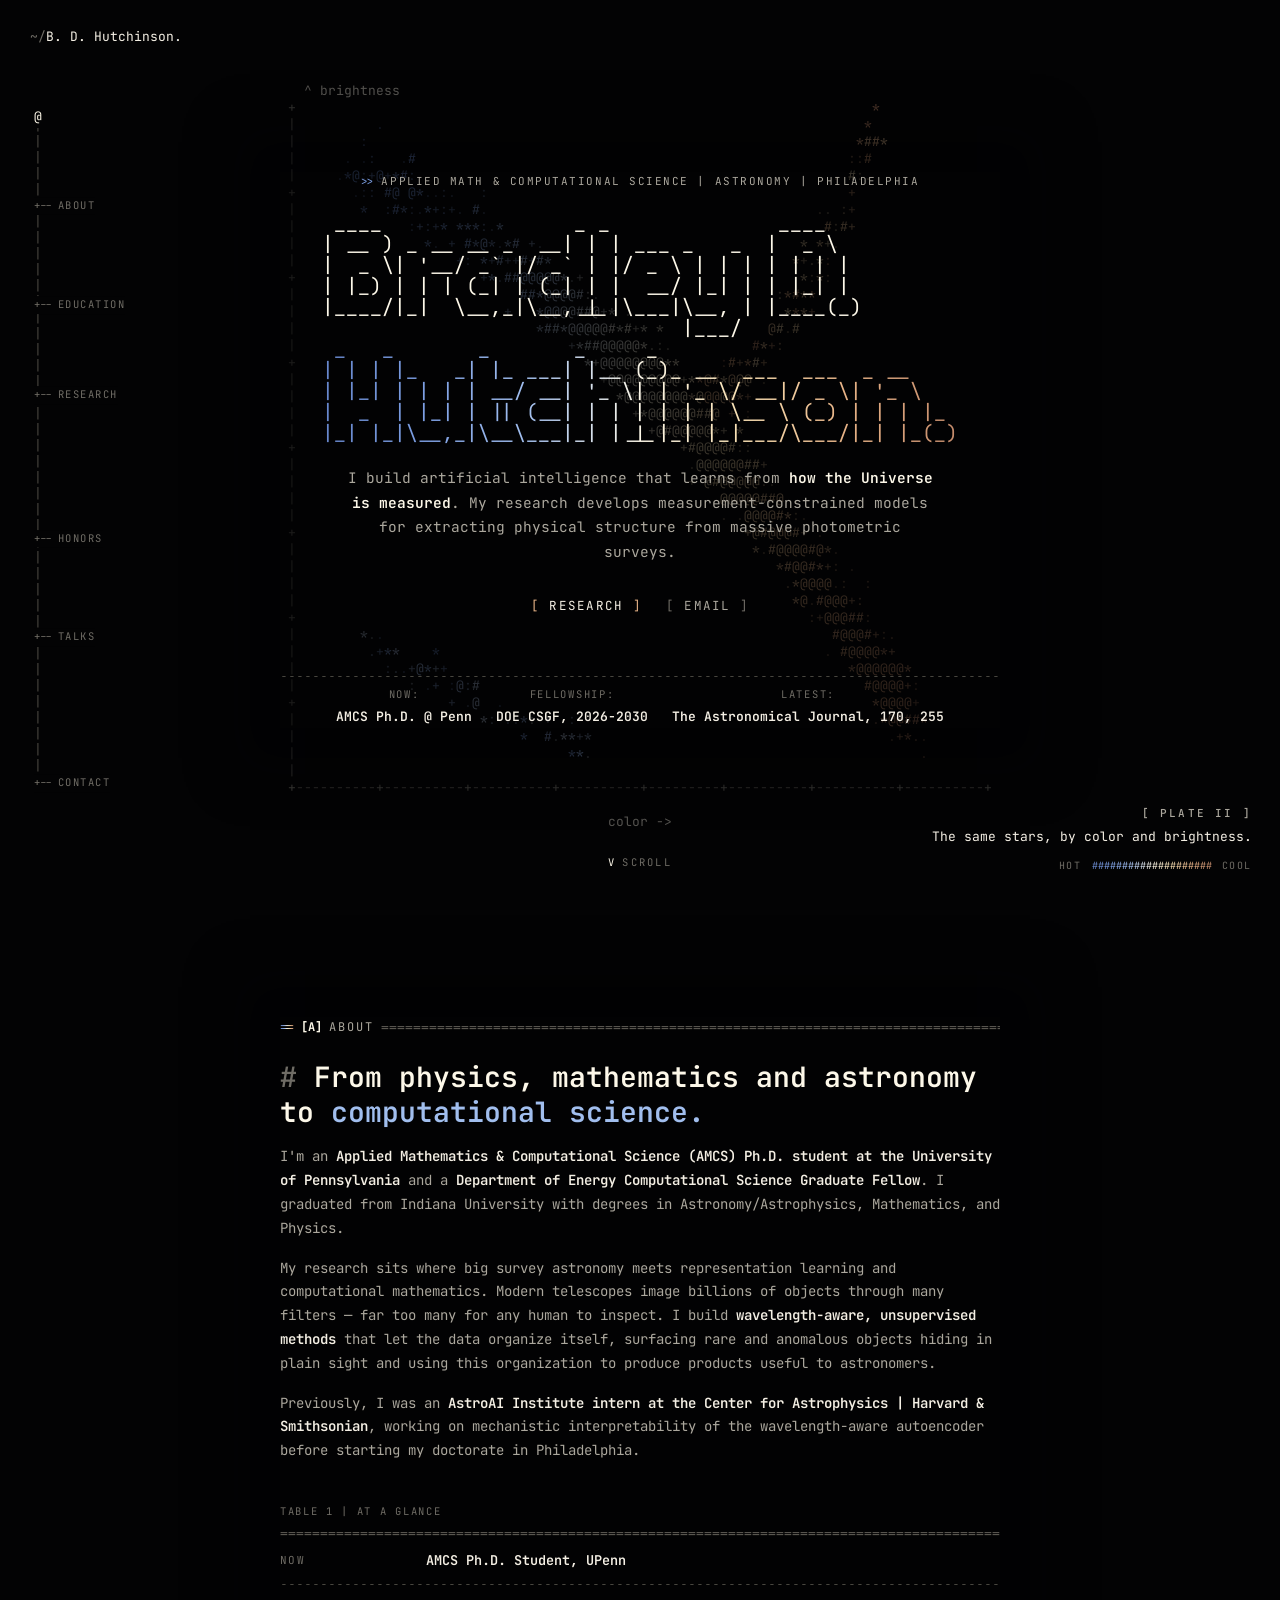
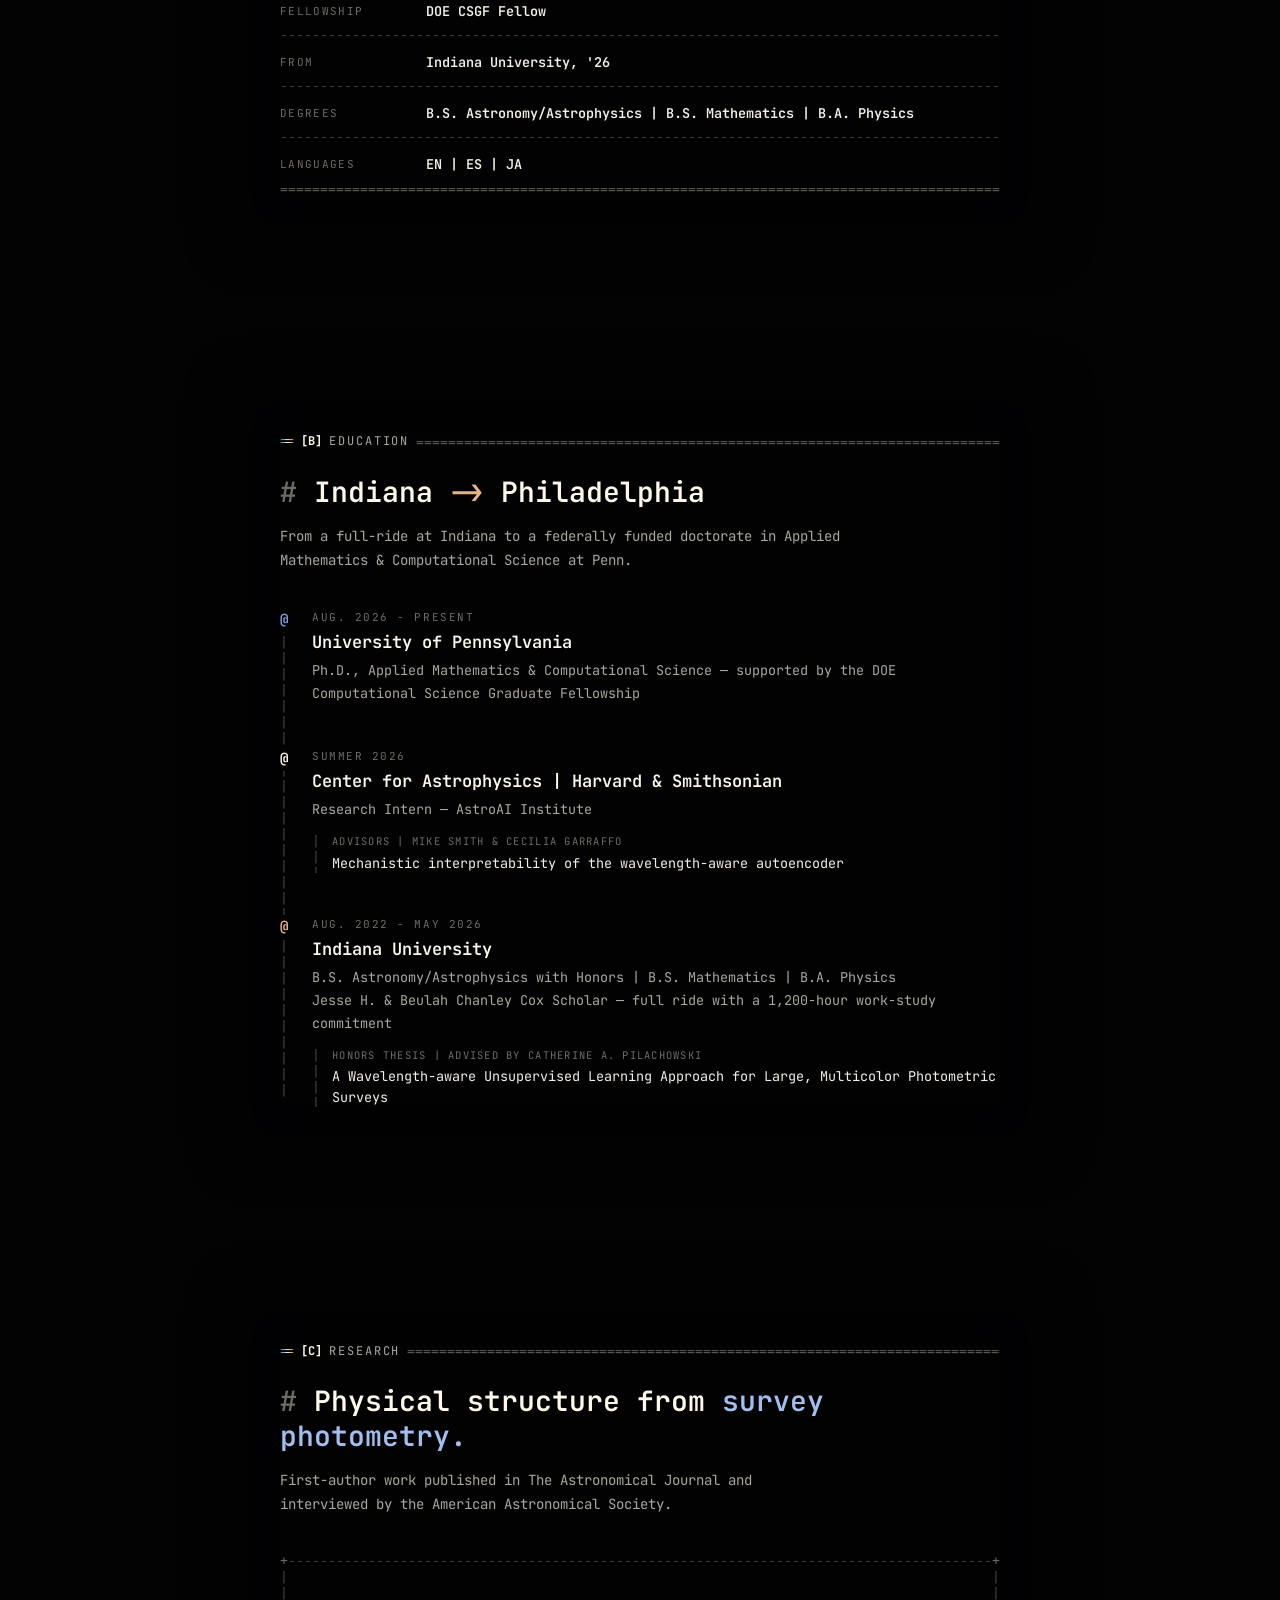
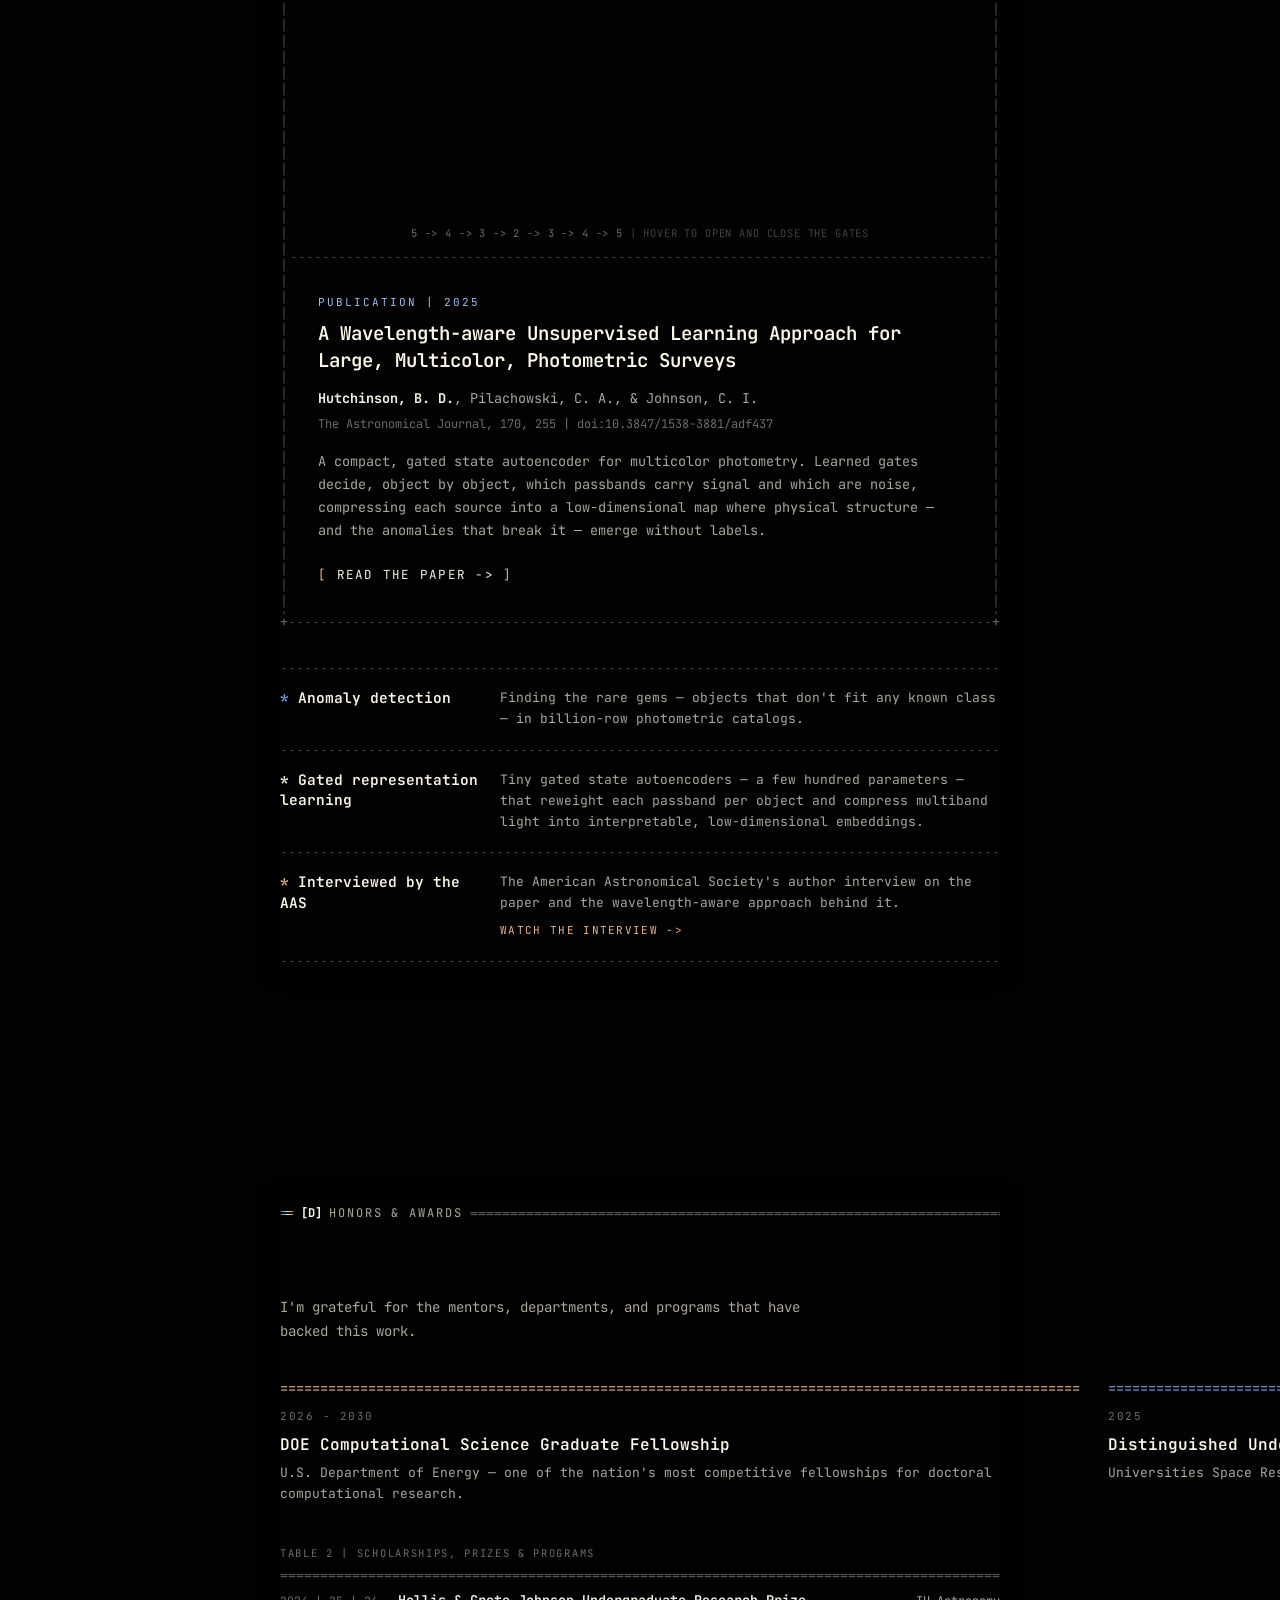
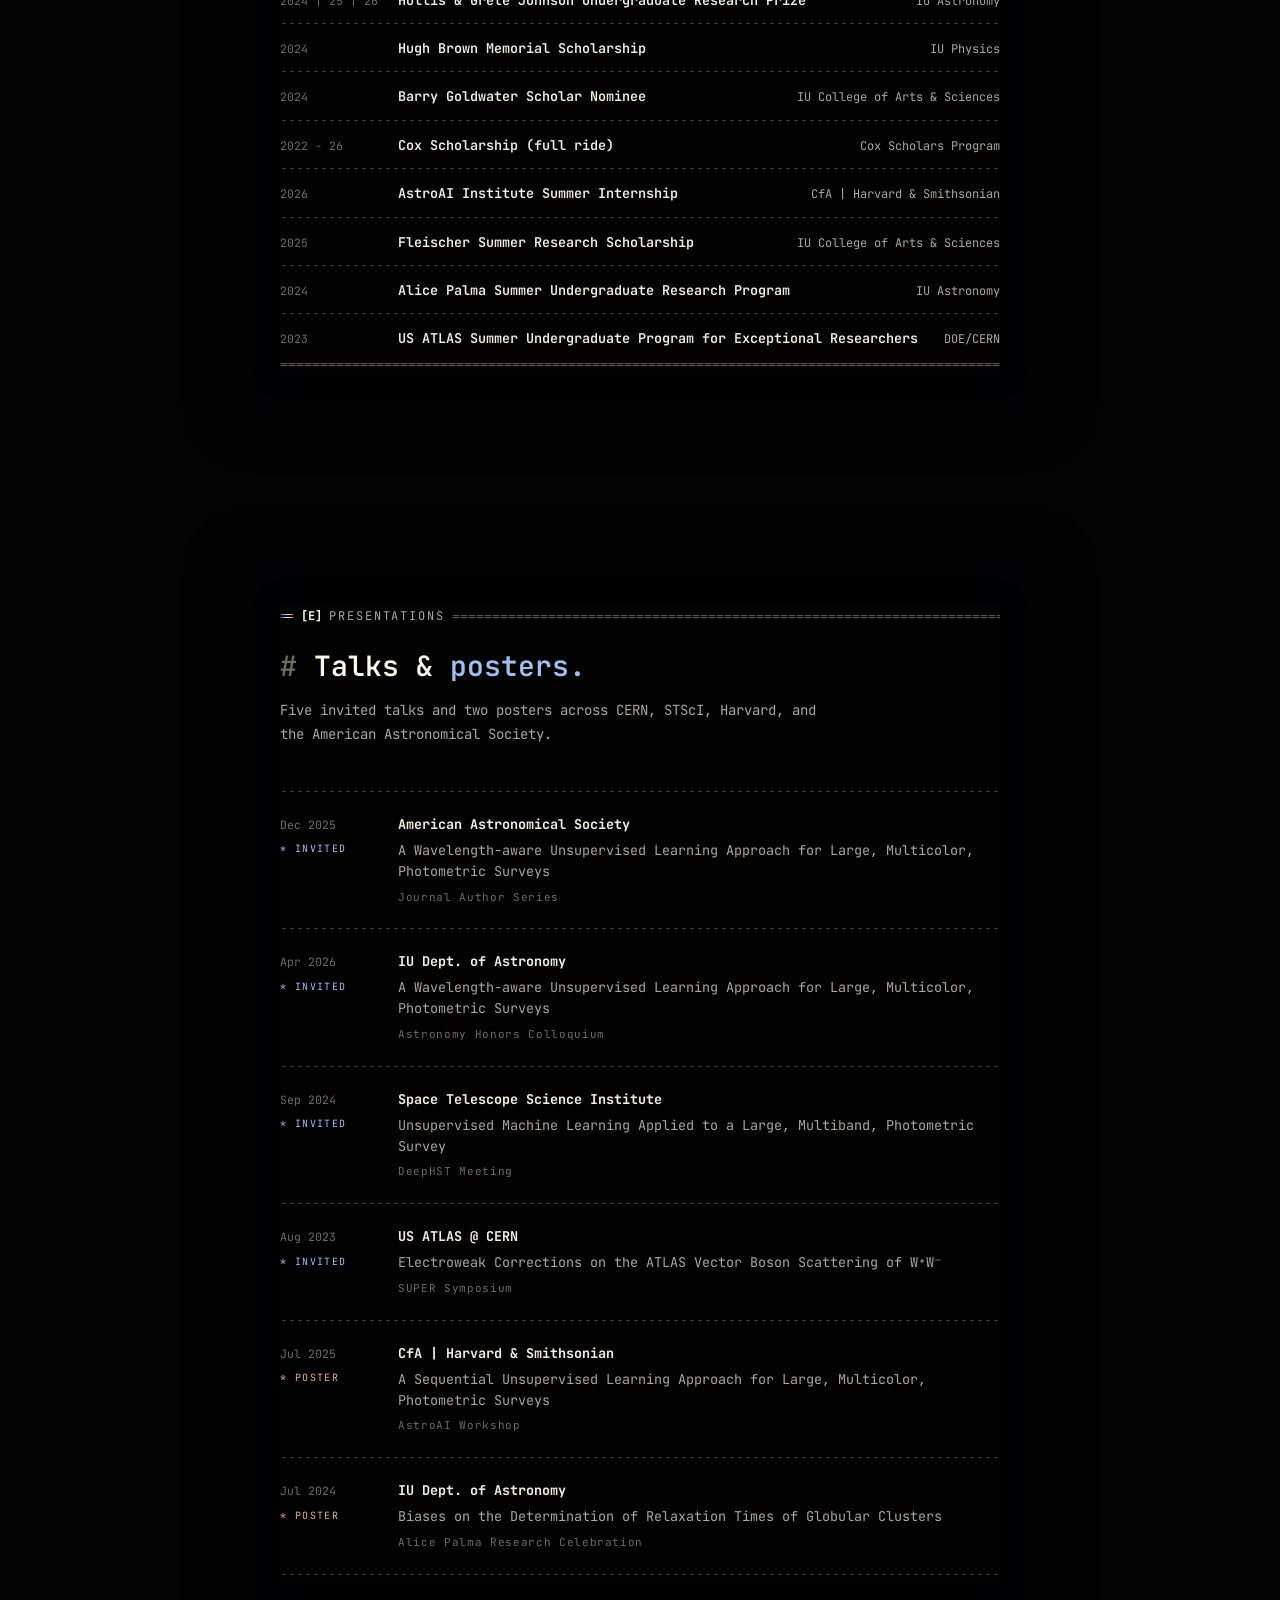
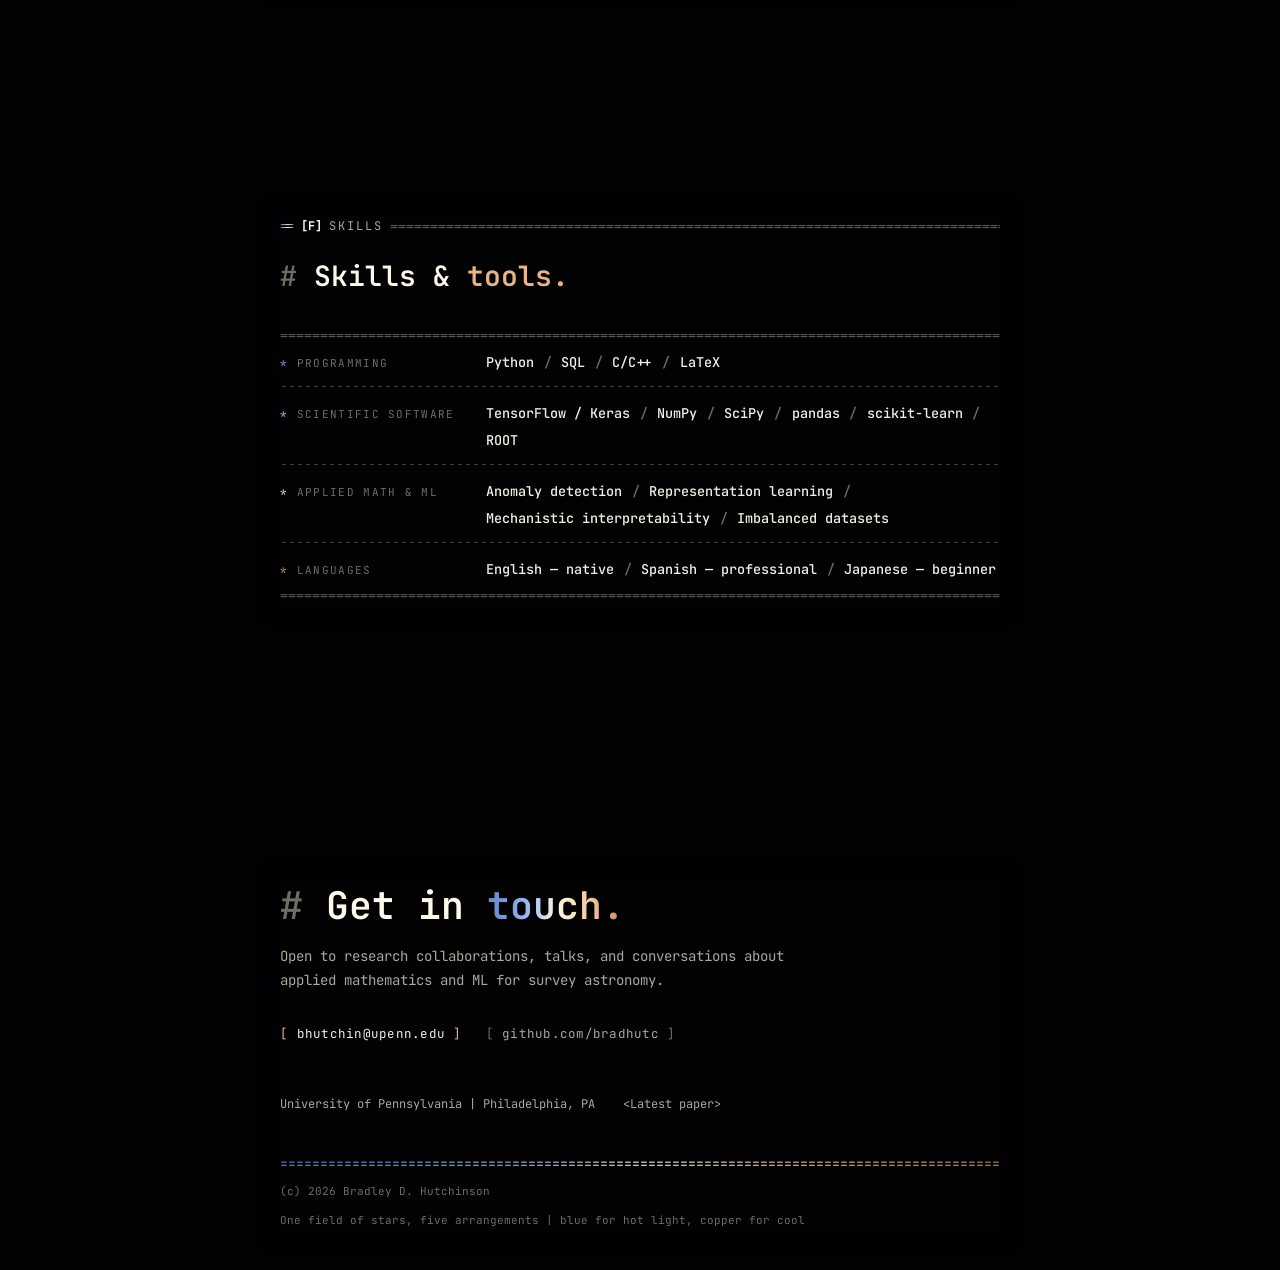
==== commit 67ccdaca: "update" ====
--- a/index.html
+++ b/index.html
@@ -3,19 +3,18 @@
 <head>
 <meta charset="UTF-8">
 <meta name="viewport" content="width=device-width, initial-scale=1.0">
-<title>Bradley D. Hutchinson — Applied Math · Astronomy · Machine Learning</title>
+<title>Bradley D. Hutchinson | Applied Math / Astronomy / Machine Learning</title>
 <meta name="description" content="Bradley D. Hutchinson — Ph.D. student in Applied Mathematics & Computational Science at the University of Pennsylvania, DOE Computational Science Graduate Fellow, and astronomer.">
 <link rel="preconnect" href="https://fonts.googleapis.com">
 <link rel="preconnect" href="https://fonts.gstatic.com" crossorigin>
-<link href="https://fonts.googleapis.com/css2?family=Instrument+Serif:ital@0;1&family=Hanken+Grotesk:wght@400;500;600;700&family=JetBrains+Mono:wght@400;500&display=swap" rel="stylesheet">
+<link href="https://fonts.googleapis.com/css2?family=JetBrains+Mono:wght@400;500;600;700&display=swap" rel="stylesheet">
 <style>
 /* ============================================================
-   ONE LIVING FIGURE
-   The page is laid out like a journal plate. Text runs down the
-   left; on the right, a single field of stars stays in view and
-   rearranges itself as you read: a cluster on the sky, the same
-   stars in two coordinates, a color-magnitude diagram, a spiral
-   galaxy, a polar map of the sky.
+   ASCII PLATE
+   Everything on the page is set in one monospace face and built
+   from characters: rules are rows of - and =, boxes have + corners,
+   and every figure (the star field and the model) is drawn on a
+   character grid, kept faint so it sits behind the words.
    Every star keeps one color throughout, drawn from a single
    ramp: blue for hot light, cream, then copper for cool light.
    ============================================================ */
@@ -24,8 +23,6 @@
   --ink:#F4EFE4;
   --soft:#ABA79D;
   --faint:#6F6C65;
-  --line:#25241F;
-  --line-2:#3A3832;
 
   --blue-deep:#6686CC;
   --blue:#7C9EE2;
@@ -36,286 +33,257 @@
   --copper-deep:#C38A6B;
   --ramp:linear-gradient(90deg,#6686CC 0%,#7C9EE2 16%,#A1BEEE 32%,#FDF8E9 50%,#F7DFB2 66%,#E7B387 82%,#C38A6B 100%);
 
-  --display:'Instrument Serif','Iowan Old Style',Georgia,serif;
-  --body:'Hanken Grotesk',system-ui,-apple-system,sans-serif;
-  --mono:'JetBrains Mono',ui-monospace,Menlo,monospace;
+  --mono:'JetBrains Mono',ui-monospace,Menlo,Consolas,monospace;
+
+  /* one-character tiles, repeated to make rules and box edges */
+  --t-dash:url("data:image/svg+xml,%3Csvg xmlns='http://www.w3.org/2000/svg' width='8' height='16'%3E%3Ctext x='4' y='12' font-family='Menlo,Consolas,monospace' font-size='13' text-anchor='middle' fill='%2348463F'%3E-%3C/text%3E%3C/svg%3E");
+  --t-eq:url("data:image/svg+xml,%3Csvg xmlns='http://www.w3.org/2000/svg' width='8' height='16'%3E%3Ctext x='4' y='12' font-family='Menlo,Consolas,monospace' font-size='13' text-anchor='middle' fill='%235E5B54'%3E=%3C/text%3E%3C/svg%3E");
+  --t-bar:url("data:image/svg+xml,%3Csvg xmlns='http://www.w3.org/2000/svg' width='8' height='16'%3E%3Ctext x='4' y='12' font-family='Menlo,Consolas,monospace' font-size='13' text-anchor='middle' fill='%2348463F'%3E|%3C/text%3E%3C/svg%3E");
+  --t-plus:url("data:image/svg+xml,%3Csvg xmlns='http://www.w3.org/2000/svg' width='8' height='16'%3E%3Crect width='8' height='16' fill='%23030304'/%3E%3Ctext x='4' y='12' font-family='Menlo,Consolas,monospace' font-size='13' text-anchor='middle' fill='%236F6C65'%3E%2B%3C/text%3E%3C/svg%3E");
 
   --rail:clamp(150px,11.5vw,190px);
-  --colw:min(660px,calc(56vw - var(--rail)));
+  --colw:min(720px,calc(100vw - 2*var(--rail) - 24px));
 }
 *{margin:0;padding:0;box-sizing:border-box}
 html{scroll-behavior:smooth;color-scheme:dark}
 body{
   background:var(--bg);color:var(--ink);
-  font-family:var(--body);font-size:17px;line-height:1.65;
+  font-family:var(--mono);font-size:14px;line-height:1.7;
   -webkit-font-smoothing:antialiased;overflow-x:hidden;
 }
-::selection{background:rgba(124,158,226,.35);color:#fff}
+::selection{background:var(--cream);color:#030304}
 a{color:inherit;text-decoration:none}
-a:focus-visible{outline:2px solid var(--blue);outline-offset:3px}
+a:focus-visible{outline:1px dashed var(--blue);outline-offset:3px}
+em,i{font-style:normal}
+.sr{position:absolute;width:1px;height:1px;overflow:hidden;clip-path:inset(50%);white-space:nowrap}
+
+/* a box drawn with + - | */
+.abox{
+  background:
+    var(--t-plus) 0 0/8px 16px no-repeat, var(--t-plus) 100% 0/8px 16px no-repeat,
+    var(--t-plus) 0 100%/8px 16px no-repeat, var(--t-plus) 100% 100%/8px 16px no-repeat,
+    var(--t-dash) 0 0/8px 16px repeat-x, var(--t-dash) 0 100%/8px 16px repeat-x,
+    var(--t-bar) 0 0/8px 16px repeat-y, var(--t-bar) 100% 0/8px 16px repeat-y,
+    rgba(3,3,4,.84);
+}
 
 /* ---------- the figure (fixed, behind everything) ---------- */
-#plate{position:fixed;inset:0;width:100%;height:100%;display:block;z-index:0;pointer-events:none}
+#plate{position:fixed;inset:0;display:block;z-index:0;pointer-events:none;opacity:.42}
 .plate-cap{
-  position:fixed;z-index:1;bottom:30px;text-align:center;pointer-events:none;
-  font-family:var(--mono);font-size:11px;letter-spacing:.08em;color:var(--faint);
-  transition:opacity .4s ease;
+  position:fixed;z-index:1;right:28px;bottom:26px;text-align:right;pointer-events:none;opacity:.8;
+  font-size:11px;letter-spacing:.08em;color:var(--faint);transition:opacity .4s ease;
 }
-.plate-cap b{display:block;font-weight:500;color:var(--soft);letter-spacing:.2em;text-transform:uppercase;margin-bottom:5px}
-.plate-cap i{font-family:var(--display);font-style:italic;font-size:16.5px;letter-spacing:0;color:var(--ink);display:block}
-.plate-cap .bar{display:flex;align-items:center;justify-content:center;gap:10px;margin-top:13px;text-transform:uppercase;font-size:10px;letter-spacing:.16em}
-.plate-cap .bar span.r{width:150px;height:3px;background:var(--ramp);border-radius:2px}
-
-/* ---------- hero instrument: filters, three stars, their light ---------- */
-.scope{width:100%;max-width:580px;padding:22px 24px 18px;background:rgba(3,3,4,.82);border:1px solid var(--line-2);position:relative}
-.scope::before,.scope::after{content:"";position:absolute;width:11px;height:11px;border:1px solid var(--soft)}
-.scope::before{top:-1px;left:-1px;border-right:0;border-bottom:0}
-.scope::after{bottom:-1px;right:-1px;border-left:0;border-top:0}
-.sc-row{display:flex;align-items:center;gap:12px;margin-bottom:12px}
-.sc-k{font-family:var(--mono);font-size:10px;letter-spacing:.16em;text-transform:uppercase;color:var(--faint);width:46px;flex:none}
-.chips{display:flex;gap:6px;flex-wrap:wrap}
-.chips button{font-family:var(--mono);font-size:11px;letter-spacing:.06em;color:var(--soft);background:none;
-  border:1px solid var(--line-2);border-radius:999px;padding:5px 11px;min-width:34px;cursor:pointer;
-  transition:color .2s,background .2s,border-color .2s}
-#filters button:not(:first-child):not(:last-child){font-family:var(--display);font-style:italic;font-size:15px;padding:2px 11px 4px}
-.chips button:hover{color:var(--ink);border-color:var(--soft)}
-.chips button.on{color:#030304;background:var(--c,var(--cream));border-color:transparent}
-.chips button:focus-visible,.spec:focus-visible{outline:2px solid var(--blue);outline-offset:2px}
-#sed{width:100%;height:auto;display:block;margin-top:14px}
-.sc-cap{font-family:var(--mono);font-size:10.5px;line-height:1.6;letter-spacing:.04em;color:var(--faint);margin-top:2px}
-.sc-cap span{color:var(--ink)}
-.sc-cap i{font-style:normal}
-.spec{position:fixed;z-index:4;width:52px;height:52px;margin:-26px 0 0 -26px;border-radius:50%;background:none;border:0;
-  cursor:pointer;opacity:0;pointer-events:none;transition:opacity .3s}
-.spec.live{opacity:1;pointer-events:auto}
-.spec span{position:absolute;left:56px;top:50%;transform:translateY(-50%);white-space:nowrap;
-  font-family:var(--mono);font-size:10px;letter-spacing:.16em;text-transform:uppercase;color:var(--faint);transition:color .2s}
-.spec:hover span,.spec.on span{color:var(--ink)}
+.plate-cap b{display:block;font-weight:500;color:var(--soft);letter-spacing:.2em;text-transform:uppercase;margin-bottom:3px}
+.plate-cap b::before{content:"[ "}.plate-cap b::after{content:" ]"}
+.plate-cap i{font-size:13px;letter-spacing:0;color:var(--ink);display:block}
+.plate-cap .bar{display:flex;align-items:center;justify-content:flex-end;gap:10px;margin-top:9px;text-transform:uppercase;font-size:10px;letter-spacing:.16em}
+.plate-cap .bar span.r::before{content:"####################";letter-spacing:0;background:var(--ramp);-webkit-background-clip:text;background-clip:text;color:transparent}
 
 /* ---------- left axis: the navigation is a ruler ---------- */
 .axis{position:fixed;z-index:5;left:0;top:0;bottom:0;width:var(--rail);pointer-events:none}
-.axis .spine{position:absolute;left:38px;top:13vh;bottom:13vh;width:1px;background:var(--line-2)}
-.axis .spine::before,.axis .spine::after{content:"";position:absolute;left:-4px;width:9px;height:1px;background:var(--line-2)}
-.axis .spine::before{top:0}.axis .spine::after{bottom:0}
-.axis .minor{position:absolute;left:38px;top:13vh;bottom:13vh;width:5px;
-  background:repeating-linear-gradient(180deg,var(--line-2) 0 1px,transparent 1px 14px)}
+.axis .spine{position:absolute;left:34px;top:13vh;bottom:13vh;width:8px;background:var(--t-bar) 0 0/8px 16px repeat-y}
+.axis .minor{display:none}
 .axis a{
-  position:absolute;left:38px;transform:translateY(-50%);pointer-events:auto;
-  display:flex;align-items:center;gap:9px;
-  font-family:var(--mono);font-size:10.5px;letter-spacing:.14em;text-transform:uppercase;color:var(--faint);
-  transition:color .25s;
+  position:absolute;left:34px;transform:translateY(-50%);pointer-events:auto;
+  display:flex;align-items:center;gap:1ch;background:var(--bg);
+  font-size:10.5px;letter-spacing:.14em;text-transform:uppercase;color:var(--faint);transition:color .25s;
 }
-.axis a::before{content:"";width:11px;height:1px;background:currentColor;transition:width .25s}
+.axis a::before{content:"+--";letter-spacing:0}
 .axis a:hover,.axis a.on{color:var(--ink)}
-.axis a.on::before{width:18px}
-.axis .mark{position:absolute;left:33px;width:11px;height:11px;border-radius:50%;margin-top:-5px;
-  background:var(--cream);box-shadow:0 0 0 3px var(--bg),0 0 14px 2px rgba(253,248,233,.55)}
-.axis a.name{position:absolute;left:30px;top:26px;transform:none;pointer-events:auto;display:block;
-  font-family:var(--display);font-size:19px;letter-spacing:0;text-transform:none;color:var(--ink);white-space:nowrap;
-  transition:opacity .4s ease}
-.axis a.name::before{display:none}
+.axis a.on::before{content:"+-->"}
+.axis .mark{position:absolute;left:34px;width:8px;margin-top:-11px;font-size:13px;line-height:22px;background:var(--bg);color:var(--cream)}
+.axis .mark::before{content:"@"}
+.axis a.name{position:absolute;left:30px;top:26px;transform:none;pointer-events:auto;display:block;background:none;
+  font-size:13px;letter-spacing:0;text-transform:none;color:var(--ink);white-space:nowrap;transition:opacity .4s ease}
+.axis a.name::before{content:"~/";color:var(--faint)}
 .axis.scrolled a.name{opacity:0;pointer-events:none}
-.axis .name em{font-style:italic;background:var(--ramp);-webkit-background-clip:text;background-clip:text;color:transparent}
+.axis .name em,.topbar .n em{background:var(--ramp);-webkit-background-clip:text;background-clip:text;color:transparent}
 
 .topbar{display:none}
 
 /* ---------- column ---------- */
 main,header,footer{position:relative;z-index:2}
-.col{margin-left:var(--rail);width:var(--colw)}
+.col{margin:0 auto;width:var(--colw);background:rgba(3,3,4,.45);box-shadow:0 0 46px 46px rgba(3,3,4,.45)}
 
 /* ---------- hero ---------- */
 header{height:auto}
 .pin{position:relative;min-height:100vh;display:flex;align-items:center}
-.scope-wrap{padding:44px 0 0}
-.spectrum{padding-top:56px}
-.spectrum svg{display:block;overflow:visible}
-.spectrum .hit{cursor:pointer}
-.eyebrow{font-family:var(--mono);font-size:11.5px;letter-spacing:.16em;text-transform:uppercase;color:var(--soft);
-  display:flex;align-items:center;gap:12px;margin-bottom:26px;opacity:0;animation:rise .8s ease .15s forwards}
-.eyebrow::before{content:"";width:40px;height:2px;background:var(--ramp)}
-h1{font-family:var(--display);font-weight:400;font-size:clamp(52px,7.6vw,112px);line-height:.96;letter-spacing:-.015em;color:var(--cream)}
-h1 .line{display:block;overflow:hidden;padding-bottom:.08em}
-h1 .line span{display:inline-block;transform:translateY(110%);animation:lift 1.1s cubic-bezier(.2,.7,.2,1) forwards}
-h1 .line:nth-child(2) span{animation-delay:.12s;font-style:italic}
-h1 em{font-style:italic;background:var(--ramp);-webkit-background-clip:text;background-clip:text;color:transparent}
-.hero-sub{max-width:560px;font-size:clamp(17px,1.5vw,19.5px);color:var(--soft);margin-top:26px;opacity:0;animation:rise .9s ease .45s forwards}
-.hero-sub strong{color:var(--cream);font-weight:500;font-family:var(--display);font-style:italic;font-size:1.16em}
-.actions{display:flex;flex-wrap:wrap;gap:28px;margin-top:36px;opacity:0;animation:rise .9s ease .6s forwards}
-.lnk{font-family:var(--mono);font-size:12.5px;letter-spacing:.12em;text-transform:uppercase;color:var(--ink);
-  padding-bottom:7px;position:relative;display:inline-flex;gap:10px;align-items:center}
-.lnk::after{content:"";position:absolute;left:0;right:0;bottom:0;height:2px;background:var(--ramp);
-  transform-origin:left;transition:transform .35s cubic-bezier(.2,.7,.2,1)}
-.lnk.q::after{background:var(--line-2)}
-.lnk:hover::after{transform:scaleX(1.06)}
-.lnk.q:hover::after{background:var(--ramp)}
-.readout{margin-top:60px;display:grid;grid-template-columns:repeat(3,auto);justify-content:start;gap:0;
-  border-top:1px solid var(--line-2);opacity:0;animation:rise 1s ease .75s forwards}
-.readout div{padding:14px 28px 0 0;margin-right:28px;position:relative;font-size:14px}
-.readout div::before{content:"";position:absolute;top:-1px;left:0;width:1px;height:7px;background:var(--soft)}
-.readout .k{font-family:var(--mono);font-size:10.5px;letter-spacing:.16em;text-transform:uppercase;color:var(--faint);display:block;margin-bottom:2px}
+.eyebrow{font-size:11px;letter-spacing:.14em;text-transform:uppercase;color:var(--soft);
+  display:flex;align-items:center;justify-content:center;gap:1ch;margin-bottom:22px;opacity:0;animation:rise .8s ease .15s forwards}
+.eyebrow::before{content:">>";color:var(--blue);letter-spacing:0}
+.banner{width:max-content;margin:0 auto;font-family:var(--mono);font-weight:400;line-height:1.08;color:var(--cream);white-space:pre;
+  font-size:calc(var(--colw) / 37);opacity:0;animation:rise 1s ease .05s forwards}
+.banner .l2{display:block;background:var(--ramp);-webkit-background-clip:text;background-clip:text;color:transparent}
+.hero-sub{max-width:600px;margin-left:auto;margin-right:auto;text-align:center;font-size:14.5px;color:var(--soft);margin-top:22px;opacity:0;animation:rise .9s ease .45s forwards}
+.hero-sub strong{color:var(--cream);font-weight:600}
+.actions{display:flex;flex-wrap:wrap;justify-content:center;gap:24px;margin-top:30px;opacity:0;animation:rise .9s ease .6s forwards}
+.lnk{font-size:12.5px;letter-spacing:.1em;text-transform:uppercase;color:var(--ink);display:inline-block;transition:color .2s}
+.lnk::before{content:"[ ";color:var(--copper)}
+.lnk::after{content:" ]";color:var(--copper)}
+.lnk.q{color:var(--soft)}
+.lnk.q::before,.lnk.q::after{color:var(--faint)}
+.lnk:hover{color:#030304;background:var(--cream)}
+.lnk:hover::before,.lnk:hover::after{color:#030304}
+.readout{margin-top:52px;padding-top:18px;display:grid;grid-template-columns:repeat(3,auto);justify-content:center;gap:0;text-align:center;
+  background:var(--t-dash) 0 0/8px 16px repeat-x;opacity:0;animation:rise 1s ease .75s forwards}
+.readout div{padding:0 1.5ch;font-size:13px}
+.readout .k{font-size:10.5px;letter-spacing:.16em;text-transform:uppercase;color:var(--faint);display:block;margin-bottom:2px}
+.readout .k::after{content:":"}
 .readout .v{font-weight:600;color:var(--ink)}
 @media(min-width:641px){.readout div:not(:last-child) .v{white-space:nowrap}}
-.cue{position:absolute;left:var(--rail);bottom:28px;font-family:var(--mono);font-size:10.5px;letter-spacing:.22em;text-transform:uppercase;color:var(--faint);
-  display:flex;align-items:center;gap:12px;opacity:0;animation:rise 1s ease 1.1s forwards}
-.cue::before{content:"";width:1px;height:30px;background:linear-gradient(var(--cream),transparent);animation:drip 2.2s ease-in-out infinite}
+.cue{position:absolute;left:0;right:0;justify-content:center;bottom:28px;font-size:10.5px;letter-spacing:.22em;text-transform:uppercase;color:var(--faint);
+  display:flex;align-items:center;gap:1ch;opacity:0;animation:rise 1s ease 1.1s forwards}
+.cue::before{content:"v";color:var(--cream);animation:blink 1.2s steps(1) infinite}
 @keyframes rise{from{opacity:0;transform:translateY(16px)}to{opacity:1;transform:none}}
-@keyframes lift{to{transform:none}}
-@keyframes drip{0%,100%{transform:scaleY(.35);transform-origin:top}50%{transform:scaleY(1);transform-origin:top}}
+@keyframes blink{50%{opacity:0}}
 
 /* ---------- sections: figure panels ---------- */
 section{padding:clamp(80px,13vh,150px) 0}
-.panel{display:flex;align-items:baseline;gap:16px;margin-bottom:26px;
-  border-top:1px solid var(--line-2);padding-top:14px;position:relative}
-.panel::before{content:"";position:absolute;top:-1px;left:0;width:64px;height:2px;background:var(--ramp)}
-.panel::after{content:"";position:absolute;top:0;left:0;right:0;height:6px;
-  background:repeating-linear-gradient(90deg,var(--line-2) 0 1px,transparent 1px 33px)}
-.panel b{font-family:var(--body);font-weight:700;font-size:21px;color:var(--cream)}
-.panel span{font-family:var(--mono);font-size:11px;letter-spacing:.18em;text-transform:uppercase;color:var(--soft)}
-h2{font-family:var(--display);font-weight:400;font-size:clamp(34px,4.1vw,56px);line-height:1.04;letter-spacing:-.01em;color:var(--cream);margin-bottom:18px}
-h2 em{font-style:italic;color:var(--copper)}
+.panel{display:flex;align-items:center;gap:1ch;margin-bottom:22px;color:var(--soft);font-size:12px;letter-spacing:.16em;text-transform:uppercase}
+.panel::before{content:"==";letter-spacing:0;background:var(--ramp);-webkit-background-clip:text;background-clip:text;color:transparent}
+.panel::after{content:"";flex:1;height:16px;background:var(--t-eq) 0 50%/8px 16px repeat-x}
+.panel b{font-weight:700;color:var(--cream);letter-spacing:0}
+.panel b::before{content:"["}.panel b::after{content:"]"}
+h2{font-family:var(--mono);font-weight:600;font-size:clamp(20px,2.2vw,28px);line-height:1.25;color:var(--cream);margin-bottom:16px}
+h2::before{content:"# ";color:var(--faint)}
+h2 em{color:var(--copper)}
 section:nth-of-type(odd) h2 em{color:var(--blue-pale)}
-.lede{color:var(--soft);max-width:560px;margin-bottom:40px;font-size:17.5px}
+.lede{color:var(--soft);max-width:560px;margin-bottom:36px;font-size:14px}
 
 .reveal{opacity:0;transform:translateY(22px);transition:opacity .8s ease,transform .8s cubic-bezier(.2,.7,.2,1)}
 .reveal.in{opacity:1;transform:none}
 
 /* about */
 .prose p{color:var(--soft)}
-.prose p+p{margin-top:18px}
+.prose p+p{margin-top:16px}
 .prose strong{color:var(--ink);font-weight:600}
-.prose p:first-child::first-letter{font-family:var(--display);font-size:3.3em;line-height:.82;float:left;padding:6px 10px 0 0;color:var(--cream)}
-.table{margin-top:44px;border-top:1px solid var(--ink);border-bottom:1px solid var(--ink)}
-.table caption,.tcap{font-family:var(--mono);font-size:10.5px;letter-spacing:.16em;text-transform:uppercase;color:var(--faint);margin:44px 0 10px}
+.tcap{font-size:10.5px;letter-spacing:.16em;text-transform:uppercase;color:var(--faint);margin:40px 0 4px}
+.table{margin-top:40px;padding:16px 0;background:var(--t-eq) 0 0/8px 16px repeat-x,var(--t-eq) 0 100%/8px 16px repeat-x}
 .tcap+.table{margin-top:0}
-.row{display:grid;grid-template-columns:130px 1fr;gap:16px;padding:12px 0;border-bottom:1px solid var(--line);font-size:14.5px}
-.row:last-child{border-bottom:0}
-.row .k{font-family:var(--mono);font-size:11px;letter-spacing:.12em;text-transform:uppercase;color:var(--faint);padding-top:3px}
+.row{display:grid;grid-template-columns:130px 1fr;gap:16px;padding:8px 0 20px;background:var(--t-dash) 0 100%/8px 16px repeat-x;font-size:13.5px}
+.row:last-child{background:none;padding-bottom:6px}
+.row .k{font-size:11px;letter-spacing:.12em;text-transform:uppercase;color:var(--faint);padding-top:2px}
 .row .v{font-weight:600;color:var(--ink)}
 
 /* education: a track of points, blue to copper */
 .track{position:relative}
-.track::before{content:"";position:absolute;left:5px;top:10px;bottom:10px;width:1px;background:linear-gradient(var(--blue),var(--cream),var(--copper-deep))}
-.stop{position:relative;padding:0 0 46px 40px}
+.track::before{content:"";position:absolute;left:0;top:10px;bottom:10px;width:8px;background:var(--t-bar) 0 0/8px 16px repeat-y}
+.stop{position:relative;padding:0 0 42px 4ch}
 .stop:last-child{padding-bottom:0}
-.stop::before{content:"";position:absolute;left:0;top:8px;width:11px;height:11px;border-radius:50%;
-  background:var(--c);box-shadow:0 0 0 4px var(--bg),0 0 16px 1px var(--c);transition:transform .3s}
-.stop:hover::before{transform:scale(1.35)}
-.stop .d{font-family:var(--mono);font-size:11px;letter-spacing:.14em;text-transform:uppercase;color:var(--faint)}
-.stop .t{font-family:var(--display);font-size:29px;line-height:1.15;margin:5px 0 6px;color:var(--cream)}
-.stop .s{color:var(--soft);font-size:15.5px}
-.note{margin-top:14px;padding-left:16px;border-left:1px solid var(--line-2);font-size:14px;color:var(--soft)}
-.note .k{font-family:var(--mono);font-size:10.5px;letter-spacing:.12em;text-transform:uppercase;color:var(--faint);display:block;margin-bottom:3px}
-.note em{font-family:var(--display);font-style:italic;font-size:18px;color:var(--ink);line-height:1.3;display:block}
+.stop::before{content:"@";position:absolute;left:0;top:0;width:8px;background:var(--bg);color:var(--c);font-weight:700}
+.stop .d{font-size:11px;letter-spacing:.14em;text-transform:uppercase;color:var(--faint)}
+.stop .t{font-size:17px;font-weight:600;line-height:1.3;margin:4px 0 6px;color:var(--cream)}
+.stop .s{color:var(--soft);font-size:13.5px}
+.note{margin-top:12px;padding-left:2.5ch;background:var(--t-bar) 0 0/8px 16px repeat-y;font-size:13px;color:var(--soft)}
+.note .k{font-size:10.5px;letter-spacing:.12em;text-transform:uppercase;color:var(--faint);display:block;margin-bottom:2px}
+.note em{font-size:13.5px;color:var(--ink);line-height:1.5;display:block}
 
 /* research */
-.pub{border:1px solid var(--line-2);position:relative;transition:border-color .4s}
-.pub:hover{border-color:#5a564c}
-.pub::before,.pub::after{content:"";position:absolute;width:11px;height:11px;border:1px solid var(--soft)}
-.pub::before{top:-1px;left:-1px;border-right:0;border-bottom:0}
-.pub::after{bottom:-1px;right:-1px;border-left:0;border-top:0}
-.pub-viz{border-bottom:1px solid var(--line);padding:12px 12px 8px;position:relative}
-#gsa{width:100%;height:auto;display:block}
-.pub-viz .cap{font-family:var(--mono);font-size:10.5px;letter-spacing:.1em;color:var(--faint);text-transform:uppercase;text-align:center;padding:2px 0 6px}
+.pub{padding:16px 10px}
+.pub-viz{padding:4px 12px 22px;background:var(--t-dash) 0 100%/8px 16px repeat-x}
+#gsa{display:block;margin:0 auto}
+.pub-viz .cap{font-size:10.5px;letter-spacing:.08em;color:var(--faint);text-transform:uppercase;text-align:center;padding:2px 0 0}
 .cap-hover{opacity:.6;transition:opacity .3s,color .3s}
 .pub:hover .cap-hover{opacity:1;color:var(--copper)}
-.pub-main{padding:clamp(22px,3vw,34px)}
-.kicker{font-family:var(--mono);font-size:11px;letter-spacing:.18em;text-transform:uppercase;color:var(--blue-pale);margin-bottom:12px}
-.pub-title{font-family:var(--display);font-weight:400;font-size:clamp(25px,2.6vw,33px);line-height:1.14;color:var(--cream)}
-.pub-authors{margin-top:14px;color:var(--soft);font-size:15px}
+.pub-main{padding:clamp(18px,2.6vw,28px)}
+.kicker{font-size:11px;letter-spacing:.18em;text-transform:uppercase;color:var(--blue-pale);margin-bottom:10px}
+.pub-title{font-weight:600;font-size:clamp(16px,1.5vw,19px);line-height:1.4;color:var(--cream)}
+.pub-authors{margin-top:12px;color:var(--soft);font-size:13.5px}
 .pub-authors strong{color:var(--ink)}
-.pub-ref{margin-top:4px;font-family:var(--mono);font-size:12px;color:var(--faint)}
-.pub-blurb{margin-top:18px;color:var(--soft);font-size:15.5px}
-.pub-main .lnk{margin-top:24px}
-.themes{margin-top:34px;border-top:1px solid var(--line-2)}
-.theme{display:grid;grid-template-columns:200px 1fr;gap:20px;padding:20px 0;border-bottom:1px solid var(--line);position:relative;transition:padding .3s}
-.theme::before{content:"";position:absolute;left:0;top:-1px;height:1px;width:0;background:var(--c);transition:width .5s cubic-bezier(.2,.7,.2,1)}
-.theme:hover::before{width:100%}
-.theme h3{font-family:var(--display);font-weight:400;font-size:22px;line-height:1.2;color:var(--cream)}
-.theme h3::before{content:"";display:inline-block;width:7px;height:7px;border-radius:50%;background:var(--c);box-shadow:0 0 10px var(--c);margin-right:11px;transform:translateY(-3px)}
-.theme p{font-size:14.5px;color:var(--soft);line-height:1.55}
-.theme .go{display:inline-block;margin-top:8px;font-family:var(--mono);font-size:11px;letter-spacing:.12em;text-transform:uppercase;color:var(--copper)}
+.pub-ref{margin-top:4px;font-size:12px;color:var(--faint)}
+.pub-blurb{margin-top:16px;color:var(--soft);font-size:13.5px}
+.pub-main .lnk{margin-top:22px}
+.themes{margin-top:30px;padding-top:16px;background:var(--t-dash) 0 0/8px 16px repeat-x}
+.theme{display:grid;grid-template-columns:200px 1fr;gap:20px;padding:12px 0 28px;background:var(--t-dash) 0 100%/8px 16px repeat-x}
+.theme h3{font-weight:600;font-size:14.5px;line-height:1.4;color:var(--cream)}
+.theme h3::before{content:"* ";color:var(--c)}
+.theme:hover h3{color:var(--c)}
+.theme p{font-size:13px;color:var(--soft);line-height:1.6}
+.theme .go{display:inline-block;margin-top:8px;font-size:11px;letter-spacing:.12em;text-transform:uppercase;color:var(--copper)}
 
 /* honors */
 .feature{display:grid;grid-template-columns:1fr 1fr;gap:28px;margin-bottom:8px}
-.big{padding-top:16px;border-top:2px solid var(--c)}
-.big .y{font-family:var(--mono);font-size:11px;letter-spacing:.14em;color:var(--faint)}
-.big h3{font-family:var(--display);font-weight:400;font-size:27px;line-height:1.12;margin:8px 0 8px;color:var(--cream)}
-.big p{font-size:14px;color:var(--soft);line-height:1.55}
-.hrow{display:grid;grid-template-columns:104px 1fr auto;gap:14px;align-items:baseline;padding:13px 0;border-bottom:1px solid var(--line);transition:background .2s,padding .25s}
-.hrow:last-child{border-bottom:0}
-.hrow:hover{background:linear-gradient(90deg,rgba(253,248,233,.045),transparent);padding-left:8px}
-.hrow .y{font-family:var(--mono);font-size:11.5px;color:var(--faint)}
-.hrow .n{font-weight:600;font-size:15px;color:var(--ink);line-height:1.4}
-.hrow .o{font-size:12.5px;color:var(--soft);text-align:right}
+.big::before{content:"====================================================================================================";
+  display:block;overflow:hidden;white-space:nowrap;color:var(--c);line-height:16px;margin-bottom:8px}
+.big .y{font-size:11px;letter-spacing:.14em;color:var(--faint)}
+.big h3{font-weight:600;font-size:16px;line-height:1.35;margin:6px 0 8px;color:var(--cream)}
+.big p{font-size:13px;color:var(--soft);line-height:1.6}
+.hrow{display:grid;grid-template-columns:104px 1fr auto;gap:14px;align-items:baseline;padding:8px 0 20px;background:var(--t-dash) 0 100%/8px 16px repeat-x}
+.hrow:last-child{background:none;padding-bottom:6px}
+.hrow:hover .n{color:var(--copper)}
+.hrow .y{font-size:11.5px;color:var(--faint)}
+.hrow .n{font-weight:600;font-size:13.5px;color:var(--ink);line-height:1.45;transition:color .2s}
+.hrow .o{font-size:12px;color:var(--soft);text-align:right}
 
 /* talks */
-.talk{display:grid;grid-template-columns:104px 1fr;gap:14px;padding:22px 0;border-bottom:1px solid var(--line)}
-.talk:first-child{border-top:1px solid var(--line-2)}
-.talk .date{font-family:var(--mono);font-size:11.5px;color:var(--faint);padding-top:3px}
-.tag{display:block;margin-top:7px;font-family:var(--mono);font-size:10px;letter-spacing:.14em;text-transform:uppercase}
+.talk{display:grid;grid-template-columns:104px 1fr;gap:14px;padding:14px 0 30px;background:var(--t-dash) 0 100%/8px 16px repeat-x}
+.talk:first-child{padding-top:30px;background:var(--t-dash) 0 0/8px 16px repeat-x,var(--t-dash) 0 100%/8px 16px repeat-x}
+.talk .date{font-size:11.5px;color:var(--faint);padding-top:2px}
+.tag{display:block;margin-top:6px;font-size:10px;letter-spacing:.14em;text-transform:uppercase}
 .tag.inv{color:var(--blue-pale)}.tag.pos{color:var(--copper)}
-.tag::before{content:"";display:inline-block;width:6px;height:6px;border-radius:50%;background:currentColor;margin-right:7px;transform:translateY(-1px)}
-.talk .venue{font-weight:700;font-size:14.5px;color:var(--ink)}
-.talk .title{font-family:var(--display);font-style:italic;font-size:20px;line-height:1.3;color:var(--soft);margin-top:4px;transition:color .3s}
+.tag::before{content:"* "}
+.talk .venue{font-weight:700;font-size:13.5px;color:var(--ink)}
+.talk .title{font-size:13.5px;line-height:1.55;color:var(--soft);margin-top:4px;transition:color .3s}
 .talk:hover .title{color:var(--cream)}
-.talk .org{margin-top:7px;font-family:var(--mono);font-size:11px;letter-spacing:.06em;color:var(--faint)}
+.talk .org{margin-top:6px;font-size:11px;letter-spacing:.06em;color:var(--faint)}
 
 /* skills */
-.kit{border-top:1px solid var(--ink);border-bottom:1px solid var(--ink)}
-.kit .row{grid-template-columns:170px 1fr;align-items:baseline;padding:16px 0}
-.kit .row .k::before{content:"";display:inline-block;width:7px;height:7px;border-radius:50%;background:var(--c);margin-right:10px}
-.items{display:flex;flex-wrap:wrap;gap:6px 0;font-weight:500;font-size:15px;color:var(--ink)}
+.kit{padding:16px 0;background:var(--t-eq) 0 0/8px 16px repeat-x,var(--t-eq) 0 100%/8px 16px repeat-x}
+.kit .row{grid-template-columns:190px 1fr;align-items:baseline}
+.kit .row .k::before{content:"* ";color:var(--c)}
+.items{display:flex;flex-wrap:wrap;gap:4px 0;font-weight:500;font-size:13.5px;color:var(--ink)}
 .items span{transition:color .2s}
-.items span:not(:last-child)::after{content:"·";margin:0 11px;color:var(--faint)}
+.items span:not(:last-child)::after{content:"/";margin:0 1.2ch;color:var(--faint)}
 .items span:hover{color:var(--copper)}
 
 /* footer */
 footer{padding:clamp(100px,18vh,190px) 0 40px}
-footer h2{font-size:clamp(40px,5.2vw,76px)}
+footer h2{font-size:clamp(24px,3vw,38px)}
 footer h2 em{background:var(--ramp);-webkit-background-clip:text;background-clip:text;color:transparent}
-footer .lede{margin-bottom:34px}
-.f-links{margin-top:54px;display:flex;flex-wrap:wrap;gap:28px;font-family:var(--mono);font-size:12px;color:var(--soft)}
-.f-links a{border-bottom:1px solid var(--line-2);transition:color .2s,border-color .2s}
-.f-links a:hover{color:var(--cream);border-color:var(--cream)}
-.f-bottom{margin-top:46px;padding-top:20px;position:relative;display:flex;justify-content:space-between;flex-wrap:wrap;gap:10px;
-  font-family:var(--mono);font-size:11px;color:var(--faint)}
-.f-bottom::before{content:"";position:absolute;top:0;left:0;right:0;height:2px;background:var(--ramp);opacity:.85}
+footer .lede{margin-bottom:30px}
+footer .actions{justify-content:flex-start}
+footer .lnk{text-transform:none;letter-spacing:.02em}
+.f-links{margin-top:50px;display:flex;flex-wrap:wrap;gap:28px;font-size:12px;color:var(--soft)}
+.f-links a::before{content:"<"}.f-links a::after{content:">"}
+.f-links a:hover{color:var(--cream)}
+.f-bottom{margin-top:42px;padding-top:26px;position:relative;display:flex;justify-content:space-between;flex-wrap:wrap;gap:10px;font-size:11px;color:var(--faint)}
+.f-bottom::before{content:"========================================================================================================================";
+  position:absolute;top:0;left:0;right:0;overflow:hidden;white-space:nowrap;line-height:16px;font-size:13px;
+  background:var(--ramp);-webkit-background-clip:text;background-clip:text;color:transparent}
 
 /* ---------- narrow screens: the figure moves behind the text ---------- */
 @media(max-width:1040px){
   :root{--rail:clamp(20px,5vw,40px);--colw:calc(100vw - 2*var(--rail))}
-  .axis,.plate-cap,.cue,.spec{display:none}
-  .scope{padding:16px 16px 12px}
-  #plate{opacity:.42}
+  .axis,.plate-cap,.cue{display:none}
+  #plate{opacity:.34}
   .col{max-width:700px}
+  .banner{font-size:min(calc(var(--colw) / 33),21px)}
   .topbar{display:flex;position:fixed;z-index:6;top:0;left:0;right:0;justify-content:space-between;align-items:center;
-    padding:13px var(--rail);background:rgba(3,3,4,.72);backdrop-filter:blur(14px);border-bottom:1px solid var(--line)}
-  .topbar .n{font-family:var(--display);font-size:19px}
-  .topbar .n em{font-style:italic;background:var(--ramp);-webkit-background-clip:text;background-clip:text;color:transparent}
-  .topbar a.c{font-family:var(--mono);font-size:11px;letter-spacing:.14em;text-transform:uppercase;color:var(--soft)}
+    padding:11px var(--rail) 17px;background:var(--t-dash) 0 100%/8px 16px repeat-x,rgba(3,3,4,.9)}
+  .topbar .n{font-size:13px}
+  .topbar a.c{font-size:11px;letter-spacing:.14em;text-transform:uppercase;color:var(--soft)}
+  .topbar a.c::before{content:"[ "}.topbar a.c::after{content:" ]"}
   header{padding:90px 0 0}
   .pin{min-height:0;display:block}
-
-  section,footer{background:linear-gradient(180deg,transparent,rgba(3,3,4,.62) 90px,rgba(3,3,4,.62) calc(100% - 90px),transparent)}
+  section,footer{background:linear-gradient(180deg,transparent,rgba(3,3,4,.7) 90px,rgba(3,3,4,.7) calc(100% - 90px),transparent)}
 }
 @media(max-width:640px){
   .readout{grid-template-columns:1fr}
-  .readout div{padding-bottom:4px}
+  .readout div{padding-bottom:6px}
   .feature{grid-template-columns:1fr}
-  .theme{grid-template-columns:1fr;gap:8px}
+  .theme{grid-template-columns:1fr;gap:6px}
   .hrow{grid-template-columns:1fr;gap:1px}
   .hrow .o{text-align:left}
   .talk{grid-template-columns:1fr;gap:6px}
   .talk .date{display:flex;gap:14px;align-items:center}
   .tag{margin-top:0}
-  .row,.kit .row{grid-template-columns:1fr;gap:4px}
+  .row,.kit .row{grid-template-columns:1fr;gap:2px}
 }
 @media (prefers-reduced-motion: reduce){
   *,*::before,*::after{animation-duration:.01ms !important;animation-iteration-count:1 !important;transition-duration:.01ms !important}
   html{scroll-behavior:auto}
   .reveal{opacity:1;transform:none}
-  h1 .line span{transform:none}
-  .eyebrow,.hero-sub,.actions,.readout,.cue{opacity:1}
+  .eyebrow,.hero-sub,.actions,.readout,.cue,.banner{opacity:1}
 }
 </style>
 </head>
@@ -323,13 +291,9 @@
 
 <canvas id="plate" aria-hidden="true"></canvas>
 <div class="plate-cap" id="cap" aria-hidden="true">
-  <b id="capN">Plate I</b><i id="capT">A field of stars, one filter at a time.</i>
+  <b id="capN">Plate I</b><i id="capT">A field of stars.</i>
   <div class="bar">hot <span class="r"></span> cool</div>
 </div>
-
-<button class="spec" type="button" aria-label="Show the light of the hot star"><span>Hot</span></button>
-<button class="spec" type="button" aria-label="Show the light of the Sun-like star"><span>Sun-like</span></button>
-<button class="spec" type="button" aria-label="Show the light of the cool star"><span>Cool</span></button>
 
 <nav class="axis" id="axis" aria-label="Sections">
   <a class="name" href="#top">B. D. Hutchinson<em>.</em></a>
@@ -347,38 +311,31 @@
 <header id="top">
  <div class="pin">
   <div class="col">
-    <p class="eyebrow">Applied Math &amp; Computational Science · Astronomy · Philadelphia</p>
-    <h1>
-      <span class="line"><span>Bradley D.</span></span>
-      <span class="line"><span>Hutchinson<em>.</em></span></span>
-    </h1>
+    <p class="eyebrow">Applied Math &amp; Computational Science | Astronomy | Philadelphia</p>
+<h1 class="sr">Bradley D. Hutchinson.</h1>
+<pre class="banner" aria-hidden="true"> ____                _ _              ____
+| __ ) _ __ __ _  __| | | ___ _   _  |  _ \
+|  _ \| &#x27;__/ _` |/ _` | |/ _ \ | | | | | | |
+| |_) | | | (_| | (_| | |  __/ |_| | | |_| |
+|____/|_|  \__,_|\__,_|_|\___|\__, | |____(_)
+                              |___/
+<span class="l2"> _   _       _       _     _
+| | | |_   _| |_ ___| |__ (_)_ __  ___  ___  _ __
+| |_| | | | | __/ __| &#x27;_ \| | &#x27;_ \/ __|/ _ \| &#x27;_ \
+|  _  | |_| | || (__| | | | | | | \__ \ (_) | | | |_
+|_| |_|\__,_|\__\___|_| |_|_|_| |_|___/\___/|_| |_(_)</span></pre>
     <p class="hero-sub">I build artificial intelligence that learns from <strong>how the Universe is measured</strong>. My research develops measurement-constrained models for extracting physical structure from massive photometric surveys.</p>
     <div class="actions">
-      <a class="lnk" href="#research">See my research ↓</a>
-      <a class="lnk q" href="mailto:bhutchin@upenn.edu">Get in touch</a>
+      <a class="lnk" href="#research">Research</a>
+      <a class="lnk q" href="mailto:bhutchin@upenn.edu">Email</a>
     </div>
     <div class="readout">
       <div><span class="k">Now</span><span class="v">AMCS Ph.D. @ Penn</span></div>
-      <div><span class="k">Fellowship</span><span class="v">DOE CSGF, 2026–2030</span></div>
+      <div><span class="k">Fellowship</span><span class="v">DOE CSGF, 2026-2030</span></div>
       <div><span class="k">Latest</span><span class="v">The Astronomical Journal, 170, 255</span></div>
     </div>
   </div>
   <div class="cue">Scroll</div>
- </div>
- <div class="col spectrum" id="spectrum"></div>
- <div class="col scope-wrap">
-    <div class="scope" id="scope">
-      <div class="sc-row"><span class="sc-k">Filter</span>
-        <div class="chips" id="filters">
-<button type="button" data-f="6">white</button><button type="button" data-f="0" style="--c:#8FD9C4">g</button><button type="button" data-f="1" style="--c:#F4B06A">r</button><button type="button" data-f="2" style="--c:#EE7D5E">i</button><button type="button" data-f="3" style="--c:#D0608A">z</button><button type="button" data-f="4" style="--c:#A068B0">y</button><button type="button" data-f="5">all</button>
-        </div></div>
-      <div class="sc-row"><span class="sc-k">Star</span>
-        <div class="chips" id="stars">
-          <button type="button" style="--c:#7C9EE2">Hot</button><button type="button" style="--c:#FDF8E9">Sun-like</button><button type="button" style="--c:#E7B387">Cool</button>
-        </div></div>
-      <svg id="sed" viewBox="0 0 320 138" role="img" aria-label="Brightness of the selected star across five filters"></svg>
-      <p class="sc-cap"><span id="sedName"></span><br>Its light across the five filters.<i> Press a filter to hold it, and a star or its curve to change the star.</i></p>
-    </div>
  </div>
 </header>
 
@@ -386,19 +343,19 @@
 <section id="about">
   <div class="col">
     <div class="panel reveal"><b>A</b><span>About</span></div>
-    <h2 class="reveal">Astronomer by training, <em>computational scientist</em> by method.</h2>
+    <h2 class="reveal">From physics, mathematics and astronomy to <em>computational science.</em></h2>
     <div class="prose reveal">
       <p>I'm an <strong>Applied Mathematics &amp; Computational Science (AMCS) Ph.D. student at the University of Pennsylvania</strong> and a <strong>Department of Energy Computational Science Graduate Fellow</strong>. I graduated from Indiana University with degrees in Astronomy/Astrophysics, Mathematics, and Physics.</p>
       <p>My research sits where big survey astronomy meets representation learning and computational mathematics. Modern telescopes image billions of objects through many filters — far too many for any human to inspect. I build <strong>wavelength-aware, unsupervised methods</strong> that let the data organize itself, surfacing rare and anomalous objects hiding in plain sight and using this organization to produce products useful to astronomers.</p>
       <p>Previously, I was an <strong>AstroAI Institute intern at the Center for Astrophysics | Harvard &amp; Smithsonian</strong>, working on mechanistic interpretability of the wavelength-aware autoencoder before starting my doctorate in Philadelphia.</p>
     </div>
-    <p class="tcap reveal">Table 1 · At a glance</p>
+    <p class="tcap reveal">Table 1 | At a glance</p>
     <aside class="table reveal">
       <div class="row"><span class="k">Now</span><span class="v">AMCS Ph.D. Student, UPenn</span></div>
       <div class="row"><span class="k">Fellowship</span><span class="v">DOE CSGF Fellow</span></div>
       <div class="row"><span class="k">From</span><span class="v">Indiana University, '26</span></div>
-      <div class="row"><span class="k">Degrees</span><span class="v">B.S. Astronomy/Astrophysics · B.S. Mathematics · B.A. Physics</span></div>
-      <div class="row"><span class="k">Languages</span><span class="v">EN · ES · JA</span></div>
+      <div class="row"><span class="k">Degrees</span><span class="v">B.S. Astronomy/Astrophysics | B.S. Mathematics | B.A. Physics</span></div>
+      <div class="row"><span class="k">Languages</span><span class="v">EN | ES | JA</span></div>
     </aside>
   </div>
 </section>
@@ -406,11 +363,11 @@
 <section id="education">
   <div class="col">
     <div class="panel reveal"><b>B</b><span>Education</span></div>
-    <h2 class="reveal">Indiana <em>&#8594;</em> Philadelphia</h2>
+    <h2 class="reveal">Indiana <em>-&gt;</em> Philadelphia</h2>
     <p class="lede reveal">From a full-ride at Indiana to a federally funded doctorate in Applied Mathematics &amp; Computational Science at Penn.</p>
     <div class="track">
       <div class="stop reveal" style="--c:var(--blue)">
-        <div class="d">Aug. 2026 – Present</div>
+        <div class="d">Aug. 2026 - Present</div>
         <div class="t">University of Pennsylvania</div>
         <div class="s">Ph.D., Applied Mathematics &amp; Computational Science — supported by the DOE Computational Science Graduate Fellowship</div>
       </div>
@@ -419,16 +376,16 @@
         <div class="t">Center for Astrophysics | Harvard &amp; Smithsonian</div>
         <div class="s">Research Intern — AstroAI Institute</div>
         <div class="note">
-          <span class="k">Advisors · Mike Smith &amp; Cecilia Garraffo</span>
+          <span class="k">Advisors | Mike Smith &amp; Cecilia Garraffo</span>
           <em>Mechanistic interpretability of the wavelength-aware autoencoder</em>
         </div>
       </div>
       <div class="stop reveal" style="--c:var(--copper)">
-        <div class="d">Aug. 2022 – May 2026</div>
+        <div class="d">Aug. 2022 - May 2026</div>
         <div class="t">Indiana University</div>
-        <div class="s">B.S. Astronomy/Astrophysics with Honors · B.S. Mathematics · B.A. Physics<br>Jesse H. &amp; Beulah Chanley Cox Scholar — full ride with a 1,200-hour work-study commitment</div>
+        <div class="s">B.S. Astronomy/Astrophysics with Honors | B.S. Mathematics | B.A. Physics<br>Jesse H. &amp; Beulah Chanley Cox Scholar — full ride with a 1,200-hour work-study commitment</div>
         <div class="note">
-          <span class="k">Honors thesis · advised by Catherine A. Pilachowski</span>
+          <span class="k">Honors thesis | advised by Catherine A. Pilachowski</span>
           <em>A Wavelength-aware Unsupervised Learning Approach for Large, Multicolor Photometric Surveys</em>
         </div>
       </div>
@@ -439,21 +396,21 @@
 <section id="research">
   <div class="col">
     <div class="panel reveal"><b>C</b><span>Research</span></div>
-    <h2 class="reveal">Letting surveys <em>sort themselves.</em></h2>
+    <h2 class="reveal">Physical structure from <em>survey photometry.</em></h2>
     <p class="lede reveal">First-author work published in The Astronomical Journal and interviewed by the American Astronomical Society.</p>
 
-    <article class="pub reveal" id="pubcard" tabindex="0">
+    <article class="pub abox reveal" id="pubcard" tabindex="0">
       <div class="pub-viz">
-        <canvas id="gsa" width="640" height="240" aria-label="Animated diagram: five passbands compress through a two-dimensional bottleneck and are reconstructed"></canvas>
-        <p class="cap">5 → 4 → 3 → 2 → 3 → 4 → 5 <span class="cap-hover">· hover: gates choose what speaks</span></p>
+        <canvas id="gsa" aria-label="Animated diagram: five passbands compress through a two-dimensional bottleneck and are reconstructed"></canvas>
+        <p class="cap">5 -&gt; 4 -&gt; 3 -&gt; 2 -&gt; 3 -&gt; 4 -&gt; 5 <span class="cap-hover">| hover to open and close the gates</span></p>
       </div>
       <div class="pub-main">
-        <div class="kicker">Publication · 2025</div>
+        <div class="kicker">Publication | 2025</div>
         <h3 class="pub-title">A Wavelength-aware Unsupervised Learning Approach for Large, Multicolor, Photometric Surveys</h3>
         <p class="pub-authors"><strong>Hutchinson, B. D.</strong>, Pilachowski, C. A., &amp; Johnson, C. I.</p>
-        <p class="pub-ref">The Astronomical Journal, 170, 255 · doi:10.3847/1538-3881/adf437</p>
+        <p class="pub-ref">The Astronomical Journal, 170, 255 | doi:10.3847/1538-3881/adf437</p>
         <p class="pub-blurb">A compact, gated state autoencoder for multicolor photometry. Learned gates decide, object by object, which passbands carry signal and which are noise, compressing each source into a low-dimensional map where physical structure — and the anomalies that break it — emerge without labels.</p>
-        <a class="lnk" href="https://doi.org/10.3847/1538-3881/adf437" target="_blank" rel="noopener">Read the paper <span>→</span></a>
+        <a class="lnk" href="https://doi.org/10.3847/1538-3881/adf437" target="_blank" rel="noopener">Read the paper -&gt;</a>
       </div>
     </article>
 
@@ -468,7 +425,7 @@
       </div>
       <a class="theme reveal" style="--c:var(--copper)" href="https://www.youtube.com/watch?v=LM9TF7DOo4M" target="_blank" rel="noopener">
         <h3>Interviewed by the AAS</h3>
-        <p>The American Astronomical Society's author interview on the paper and the wavelength-aware approach behind it.<br><span class="go">Watch the interview →</span></p>
+        <p>The American Astronomical Society's author interview on the paper and the wavelength-aware approach behind it.<br><span class="go">Watch the interview -&gt;</span></p>
       </a>
     </div>
   </div>
@@ -482,7 +439,7 @@
 
     <div class="feature">
       <div class="big reveal" style="--c:var(--copper)">
-        <span class="y">2026 – 2030</span>
+        <span class="y">2026 - 2030</span>
         <h3>DOE Computational Science Graduate Fellowship</h3>
         <p>U.S. Department of Energy — one of the nation's most competitive fellowships for doctoral computational research.</p>
       </div>
@@ -493,12 +450,12 @@
       </div>
     </div>
 
-    <p class="tcap reveal">Table 2 · Scholarships, prizes &amp; programs</p>
+    <p class="tcap reveal">Table 2 | Scholarships, prizes &amp; programs</p>
     <div class="table reveal">
-      <div class="hrow"><span class="y">2024 · 25 · 26</span><span class="n">Hollis &amp; Grete Johnson Undergraduate Research Prize</span><span class="o">IU Astronomy</span></div>
+      <div class="hrow"><span class="y">2024 | 25 | 26</span><span class="n">Hollis &amp; Grete Johnson Undergraduate Research Prize</span><span class="o">IU Astronomy</span></div>
       <div class="hrow"><span class="y">2024</span><span class="n">Hugh Brown Memorial Scholarship</span><span class="o">IU Physics</span></div>
       <div class="hrow"><span class="y">2024</span><span class="n">Barry Goldwater Scholar Nominee</span><span class="o">IU College of Arts &amp; Sciences</span></div>
-      <div class="hrow"><span class="y">2022 – 26</span><span class="n">Cox Scholarship (full ride)</span><span class="o">Cox Scholars Program</span></div>
+      <div class="hrow"><span class="y">2022 - 26</span><span class="n">Cox Scholarship (full ride)</span><span class="o">Cox Scholars Program</span></div>
       <div class="hrow"><span class="y">2026</span><span class="n">AstroAI Institute Summer Internship</span><span class="o">CfA | Harvard &amp; Smithsonian</span></div>
       <div class="hrow"><span class="y">2025</span><span class="n">Fleischer Summer Research Scholarship</span><span class="o">IU College of Arts &amp; Sciences</span></div>
       <div class="hrow"><span class="y">2024</span><span class="n">Alice Palma Summer Undergraduate Research Program</span><span class="o">IU Astronomy</span></div>
@@ -510,7 +467,7 @@
 <section id="talks">
   <div class="col">
     <div class="panel reveal"><b>E</b><span>Presentations</span></div>
-    <h2 class="reveal">Sharing the <em>work.</em></h2>
+    <h2 class="reveal">Talks &amp; <em>posters.</em></h2>
     <p class="lede reveal">Five invited talks and two posters across CERN, STScI, Harvard, and the American Astronomical Society.</p>
     <div class="talks">
       <div class="talk reveal">
@@ -556,7 +513,7 @@
 <section id="skills">
   <div class="col">
     <div class="panel reveal"><b>F</b><span>Skills</span></div>
-    <h2 class="reveal">The <em>toolkit.</em></h2>
+    <h2 class="reveal">Skills &amp; <em>tools.</em></h2>
     <div class="kit reveal" style="margin-top:34px">
       <div class="row" style="--c:var(--blue)"><span class="k">Programming</span>
         <div class="items"><span>Python</span><span>SQL</span><span>C/C++</span><span>LaTeX</span></div></div>
@@ -573,19 +530,19 @@
 
 <footer id="contact">
   <div class="col">
-    <h2 class="reveal">Let's find the <em>rare gems</em> together.</h2>
+    <h2 class="reveal">Get in <em>touch.</em></h2>
     <p class="lede reveal">Open to research collaborations, talks, and conversations about applied mathematics and ML for survey astronomy.</p>
     <div class="actions reveal" style="opacity:1;animation:none">
       <a class="lnk" href="mailto:bhutchin@upenn.edu">bhutchin@upenn.edu</a>
       <a class="lnk q" href="https://github.com/bradhutc" target="_blank" rel="noopener">github.com/bradhutc</a>
     </div>
     <div class="f-links reveal">
-      <span>University of Pennsylvania · Philadelphia, PA</span>
-      <a href="https://doi.org/10.3847/1538-3881/adf437" target="_blank" rel="noopener">Latest paper ↗</a>
+      <span>University of Pennsylvania | Philadelphia, PA</span>
+      <a href="https://doi.org/10.3847/1538-3881/adf437" target="_blank" rel="noopener">Latest paper</a>
     </div>
     <div class="f-bottom">
-      <span>© 2026 Bradley D. Hutchinson</span>
-      <span>One field of stars, five arrangements · blue for hot light, copper for cool</span>
+      <span>(c) 2026 Bradley D. Hutchinson</span>
+      <span>One field of stars, five arrangements | blue for hot light, copper for cool</span>
     </div>
   </div>
 </footer>
@@ -596,6 +553,49 @@
 const smooth = x => x*x*(3-2*x);
 const topOf = el => el.getBoundingClientRect().top + scrollY;   // position in the document
 
+/* ============================================================
+   A CHARACTER GRID ON A CANVAS
+   Every figure is drawn through this. add() piles up light in a
+   cell (more light, heavier glyph: . : + * # @); set()/text()/line()
+   place exact characters. flush() prints the grid.
+   ============================================================ */
+const MONO='"JetBrains Mono",ui-monospace,Menlo,Consolas,monospace';
+function AsciiGrid(cv,fs){
+  const g={cv,ctx:cv.getContext('2d'),fs:fs||13,cols:0,rows:0};
+  g.resize=(W,H)=>{
+    const dpr=Math.min(devicePixelRatio||1,2), c=g.ctx; g.W=W; g.H=H;
+    cv.style.width=W+'px'; cv.style.height=H+'px'; cv.width=Math.round(W*dpr); cv.height=Math.round(H*dpr);
+    c.setTransform(dpr,0,0,dpr,0,0); c.font=g.fs+'px '+MONO; c.textBaseline='top';
+    g.cw=c.measureText('MMMMMMMMMM').width/10; g.ch=Math.round(g.fs*1.3);
+    g.cols=Math.ceil(W/g.cw); g.rows=Math.ceil(H/g.ch);
+    const n=g.cols*g.rows;
+    g.B=new Float32Array(n); g.R=new Float32Array(n); g.G=new Float32Array(n); g.L=new Float32Array(n);
+    g.K=new Uint16Array(n); g.KA=new Float32Array(n); g.KC=new Uint32Array(n);
+  };
+  g.clear=()=>{ g.B.fill(0); g.R.fill(0); g.G.fill(0); g.L.fill(0); g.K.fill(0); };
+  g.add=(x,y,b,c)=>{ const q=Math.floor(x/g.cw), r=Math.floor(y/g.ch); if(b<=0||q<0||r<0||q>=g.cols||r>=g.rows) return;
+    const i=r*g.cols+q; g.B[i]+=b; g.R[i]+=c[0]*b; g.G[i]+=c[1]*b; g.L[i]+=c[2]*b; };
+  g.setc=(q,r,chr,c,a)=>{ if(a<=.02||q<0||r<0||q>=g.cols||r>=g.rows) return; const i=r*g.cols+q; if(g.K[i]&&g.KA[i]>a) return;
+    g.K[i]=chr.charCodeAt(0); g.KA[i]=a; g.KC[i]=(c[0]<<16)|(c[1]<<8)|c[2]; };
+  g.set=(x,y,chr,c,a)=>g.setc(Math.floor(x/g.cw),Math.floor(y/g.ch),chr,c,a);
+  g.text=(x,y,s,c,a,align)=>{ let q=Math.floor(x/g.cw); const r=Math.floor(y/g.ch);
+    if(align==='center') q-=s.length>>1; else if(align==='right') q-=s.length-1;
+    for(let k=0;k<s.length;k++) if(s[k]!==' ') g.setc(q+k,r,s[k],c,a); };
+  g.line=(x0,y0,x1,y1,c,a,chr)=>{ const q0=x0/g.cw, r0=y0/g.ch, dq=x1/g.cw-q0, dr=y1/g.ch-r0;
+    const n=Math.max(1,Math.ceil(Math.max(Math.abs(dq),Math.abs(dr)))), aq=Math.abs(dq), ar=Math.abs(dr)*2;
+    const gl=chr||(aq<ar*.4?'|':aq>ar*2.5?'-':(dq*dr>0?'\\':'/'));
+    for(let k=0;k<=n;k++) g.setc(Math.floor(q0+dq*k/n),Math.floor(r0+dr*k/n),gl,c,a); };
+  g.flush=()=>{ const c=g.ctx, cols=g.cols; c.clearRect(0,0,g.W,g.H); let last='';
+    for(let r=0;r<g.rows;r++) for(let q=0;q<cols;q++){ const i=r*cols+q; let chr, st;
+      if(g.K[i]){ const k=g.KC[i]; chr=String.fromCharCode(g.K[i]); st='rgba('+(k>>16)+','+(k>>8&255)+','+(k&255)+','+(Math.min(1,g.KA[i])*20|0)/20+')'; }
+      else { const b=g.B[i]; if(b<.05) continue;
+        chr = b<.22?'.': b<.45?':': b<.8?'+': b<1.4?'*': b<2.4?'#':'@';
+        st='rgba('+(g.R[i]/b&~3)+','+(g.G[i]/b&~3)+','+(g.L[i]/b&~3)+','+(Math.min(1,.38+.62*b)*10|0)/10+')'; }
+      if(st!==last){ c.fillStyle=st; last=st; }
+      c.fillText(chr,q*g.cw,r*g.ch); } };
+  return g;
+}
+
 /* ---------- reveals ---------- */
 const io = new IntersectionObserver(es=>{
   for(const e of es) if(e.isIntersecting){e.target.classList.add('in');io.unobserve(e.target)}
@@ -607,15 +607,13 @@
    One population of stars. Each has a fixed color (its place on
    the blue-cream-copper ramp) and a fixed brightness. Scrolling
    moves every star between six arrangements of the same light.
-   In the first, the field is viewed one filter at a time, and
-   three stars can be pressed to show the shape of their light.
    ============================================================ */
 (function(){
-  const cv = document.getElementById('plate'), ctx = cv.getContext('2d');
+  const cv = document.getElementById('plate'), AG = AsciiGrid(cv,13);
+  const CREAM=[253,248,233], SOFTC=[171,167,157], FAINTC=[111,108,101], INKC=[244,239,228], WARM=[253,240,214];
   const capEl = document.getElementById('cap'), capN = document.getElementById('capN'), capT = document.getElementById('capT');
-  const scope = document.getElementById('scope');
   const CAPS = [
-    ['Plate I','A field of stars, one filter at a time.'],
+    ['Plate I','A field of stars.'],
     ['',''],   // (arrangement 1 is no longer shown)
     ['Plate II','The same stars, by color and brightness.'],
     ['Plate III','A spiral galaxy.'],
@@ -640,18 +638,12 @@
   const R = ()=>{seed|=0;seed=seed+0x6D2B79F5|0;let t=Math.imul(seed^seed>>>15,1|seed);t=t+Math.imul(t^t>>>7,61|t)^t;return((t^t>>>14)>>>0)/4294967296};
   const G = ()=>{let u=0,v=0;while(!u)u=R();v=R();return Math.sqrt(-2*Math.log(u))*Math.cos(6.2832*v)};
 
-  /* five filters and a blackbody for each star */
-  const FN=['g','r','i','z','y'], LAM=[481,617,752,866,962];
-  const BAND=[[400,550],[550,690],[690,820],[820,920],[920,1040]];
-  const TINT=[[143,217,196],[244,176,106],[238,125,94],[208,96,138],[160,104,176]];
-  const planck=(l,T)=>Math.pow(l/500,-5)/(Math.exp(1.4388e7/(l*T))-1);
-  const tempOf=s=>3000+7500*Math.pow(1-s,1.6);
   /* globular clusters of the northern Galactic sky: name, l, b in degrees
      (positions from the Harris catalogue, converted to Galactic coordinates) */
   const GC=[['M3',42.21,78.71,1],['M53',332.97,79.76],['NGC 5466',42.15,73.59,1],['NGC 4147',252.85,77.19],
     ['M5',3.86,46.80],['M13',59.01,40.91],['M92',68.34,34.86],['M12',15.72,26.31],['M14',21.32,14.80],
     ['M107',3.37,23.01],['M4',350.97,15.97],['M68',299.63,36.05],['NGC 2419',180.37,25.24],['NGC 5897',342.95,30.29]];
-  const RP=.465;   // radius of the polar map: centre is b = +90°, rim is b = +2°
+  const RP=.465;   // radius of the polar map: centre is b = +90 deg, rim is b = +2 deg
   const polar=(l,b)=>{const rho=(90-b)/88*RP, a=l*Math.PI/180; return [.5-rho*Math.sin(a),.5+rho*Math.cos(a)]};
   let gcN=0, XS=[];
   // one position on the sky map: denser toward low latitude and toward the Galactic centre
@@ -665,13 +657,7 @@
     }
     return [.5-RP*rr*Math.sin(l),.5+RP*rr*Math.cos(l)];
   }
-  const SPEC=[
-    {s:.03,a:1,  x:.30,y:.16,sz:2.6,name:'Hot star'},
-    {s:.463,a:.8,x:.71,y:.30,sz:1.9,name:'Sun-like star'},
-    {s:1.0,a:.62,x:.41,y:.46,sz:1.5,name:'Cool star'}
-  ];
-
-  let hdrH=0, fEnd=1;
+  let hdrH=0;
   let W,H,P=[],px=0,py=0,side=1,mobile=false,anchors=[],yc=0,curCap=-1,raf;
   let mx=0,my=0,tmx=0,tmy=0;
   addEventListener('pointermove',e=>{tmx=(e.clientX/innerWidth-.5);tmy=(e.clientY/innerHeight-.5)},{passive:true});
@@ -685,21 +671,15 @@
       const pick=R(), q=R();
       let s = pick<.09 ? q*.30 : pick<.20 ? .30+q*.14 : pick<.57 ? clamp(.53+G()*.045,.44,.62) : .62+q*.38;
       let au = R();
-      const sp = i<3 ? SPEC[i] : null;
-      if(sp){ s=sp.s; au=Math.pow(sp.a,1/2.4); }
       const a = Math.pow(au,2.4);
-      const p = {s,a,field:R()<.13,ph:R()*6.283,d:R(),sw:(R()-.5),col:ramp(s),T:[],sz:sp?sp.sz:1,spec:sp?i:-1};
-      p.vr = !sp && (p.ph*997%1)<.07;   // the variable stars
-      const T=tempOf(s), fl=LAM.map(l=>planck(l,T)), fm=Math.max(...fl);
-      p.F=fl.map(v=>Math.pow(v/fm,.9));
+      const p = {s,a,field:R()<.13,ph:R()*6.283,d:R(),sw:(R()-.5),col:ramp(s),T:[],sz:1};
+      p.vr = (p.ph*997%1)<.07;   // the variable stars
       const r3=R(),r4=R(),r5=R(),g1=G(),g2=G(),th=R()*6.283;
       let x,y;
 
       /* I — a field of stars */
-      if(sp){ x=sp.x; y=sp.y; }
-      else if(mobile){ x=-.1+R()*1.2; y=-.45+R()*1.9; }
-      else if(R()<.6){ x=-.14+R()*1.28; y=-.16+R()*1.32; }
-      else{ x=-1.75+R()*2.95; y=-.35+R()*1.7; }
+      if(mobile){ x=-.1+R()*1.2; y=-.45+R()*1.9; }
+      else{ x=-1.1+R()*3.2; y=-.2+R()*1.4; }
       p.T.push([x,y]);
 
       /* II — color left to right, apparent brightness up: a cloud */
@@ -734,7 +714,7 @@
       p.T.push([x,y]);
 
       /* VI — globular cluster, dense to the very centre */
-      if(p.field&&!sp){ x=-1.7+R()*2.9; y=-.35+R()*1.7; }
+      if(p.field){ x=-1.1+R()*3.2; y=-.35+R()*1.7; }
       else{ const u=R()*.99+.000004, r=Math.min(.58,.075/Math.sqrt(Math.pow(u,-2/3)-1)); x=.5+r*Math.cos(th); y=.5+r*Math.sin(th); }
       p.T.push([x,y]);
       P.push(p);
@@ -748,23 +728,13 @@
     }
   }
 
-  const specBtns=[...document.querySelectorAll('.spec')];
   function layout(){
-    const dpr=Math.min(devicePixelRatio||1,2);
     W=innerWidth;H=innerHeight;
-    cv.width=W*dpr;cv.height=H*dpr;ctx.setTransform(dpr,0,0,dpr,0,0);
+    AG.resize(W,H);
     const wasMobile=mobile; mobile=W<=1040;
     if(!P.length||wasMobile!==mobile) makeStars();
-    buildSpectrum();
-    if(mobile){ side=Math.min(W*.96,H*.7); px=(W-side)/2; py=(H-side)/2; }
-    else{
-      const colR=document.querySelector('header .col').getBoundingClientRect().right;
-      const left=Math.max(colR+30,W*.55), right=W-28;
-      side=Math.min(right-left,H*.76);
-      px=left+(right-left-side)/2; py=(H-side)/2-10;
-      capEl.style.left=left+'px'; capEl.style.width=(right-left)+'px';
-      specBtns.forEach((b,i)=>{b.style.left=(px+SPEC[i].x*side)+'px';b.style.top=(py+SPEC[i].y*side)+'px'});
-    }
+    side = mobile ? Math.min(W*.96,H*.7) : Math.min(W*.9,H*.84);
+    px=(W-side)/2; py=(H-side)/2;
     const docH=document.documentElement.scrollHeight;
     anchors=ORDER.map(([id,k])=>{
       const el=document.getElementById(id);
@@ -772,7 +742,6 @@
       if(id==='top'){ hdrH=el.offsetHeight; return {c:Math.max(H/2,hdrH-H/2),k,id}; }
       return {c:clamp(topOf(el)+el.offsetHeight/2,H/2,docH-H/2),k,id};
     });
-    fEnd=Math.max(1,anchors[1].c-H/2);   // the filters run from the top of the page to the middle of About
     placeAxis(docH);
   }
 
@@ -802,123 +771,6 @@
     return {from:A.k,to:B.k,e:clamp((t-.06)/.88,0,1)};
   }
 
-  /* ---------- the long spectrum: wavelength runs down the page ----------
-     Three stars' light is drawn top to bottom, 400 to 1040 nm. A scan line sits at the
-     middle of the window; whichever filter it is inside is the one the field is seen through. */
-  const specEl=document.getElementById('spectrum'), L0=400, L1=1040, SVGN='http://www.w3.org/2000/svg';
-  let spH=0, spTop=0, spX=v=>v, spClip, spScan, spLab, spDots=[], spLines=[], spMax=[], spStage=6;
-  const sv=(par,n,at,txt)=>{const e=document.createElementNS(SVGN,n);for(const k in at)e.setAttribute(k,at[k]);if(txt!=null)e.textContent=txt;par.appendChild(e);return e};
-  function buildSpectrum(){
-    const w=specEl.clientWidth; spH=Math.round(H*(mobile?1.05:1.15));
-    specEl.innerHTML='';
-    const svg=sv(specEl,'svg',{width:w,height:spH,viewBox:`0 0 ${w} ${spH}`,role:'img','aria-label':'The light of a hot, a Sun-like and a cool star from 400 to 1040 nanometres, crossing the five filters g, r, i, z and y'});
-    const yOf=l=>(l-L0)/(L1-L0)*spH, xL=mobile?44:62, xR=w-6;
-    spX=v=>xL+(xR-xL)*(.05+.9*v);
-    const mono='JetBrains Mono,monospace', serif='Instrument Serif,Georgia,serif';
-    spClip=sv(sv(sv(svg,'defs',{}),'clipPath',{id:'spClip'}),'rect',{x:-20,y:-20,width:w+40,height:20});
-    sv(svg,'rect',{x:xL-12,y:0,width:xR-xL+12,height:spH,fill:'#030304','fill-opacity':.86});   // keep the field from showing through
-    // the five filters, stacked down the page
-    BAND.forEach((b,i)=>{
-      const y0=yOf(b[0]), y1=yOf(b[1]), c=`rgb(${TINT[i]})`;
-      sv(svg,'rect',{x:xL,y:y0+1,width:xR-xL,height:y1-y0-2,fill:c,'fill-opacity':.05});
-      sv(svg,'line',{x1:xL,y1:y0,x2:xR,y2:y0,stroke:c,'stroke-opacity':.5});
-      sv(svg,'text',{x:xR-10,y:y1-14,'text-anchor':'end',fill:c,'fill-opacity':.3,'font-size':Math.min(mobile?90:120,(y1-y0)*.62),'font-style':'italic','font-family':serif},FN[i]);
-      sv(svg,'text',{x:xR-10,y:y0+20,'text-anchor':'end',fill:c,'font-size':10,'letter-spacing':'.14em','font-family':mono},`FILTER ${FN[i]} · ${b[0]}–${b[1]} NM`);
-    });
-    sv(svg,'line',{x1:xL,y1:spH,x2:xR,y2:spH,stroke:'#3A3832'});
-    // wavelength axis
-    sv(svg,'line',{x1:xL-12,y1:0,x2:xL-12,y2:spH,stroke:'#3A3832'});
-    for(let l=400;l<=1000;l+=50){ const y=yOf(l);
-      sv(svg,'line',{x1:xL-12,y1:y,x2:xL-(l%100?8:5),y2:y,stroke:'#6F6C65'});
-      if(l%100===0) sv(svg,'text',{x:xL-18,y:y+3,'text-anchor':'end',fill:'#6F6C65','font-size':9.5,'font-family':mono},l);
-    }
-    sv(svg,'text',{x:xL-18,y:-14,'text-anchor':'end',fill:'#6F6C65','font-size':9.5,'font-family':mono},'nm');
-    // three stars: a faint full curve, and a bright one revealed down to the scan line
-    const drawn=sv(svg,'g',{'clip-path':'url(#spClip)'});
-    spLines=[]; spMax=[]; spDots=[];
-    SPEC.forEach((sp,k)=>{
-      const T=tempOf(sp.s), pts=[]; let m=0;
-      for(let l=L0;l<=L1;l+=4){const v=planck(l,T);pts.push([l,v]);if(v>m)m=v;}
-      spMax.push(m);
-      const d=pts.map((q,i)=>(i?'L':'M')+spX(q[1]/m).toFixed(1)+' '+yOf(q[0]).toFixed(1)).join(''), c=`rgb(${ramp(sp.s)})`;
-      sv(svg,'path',{d,fill:'none',stroke:c,'stroke-opacity':.16,'stroke-width':1.2});
-      spLines.push(sv(drawn,'path',{d,fill:'none',stroke:c,'stroke-width':2,'stroke-linecap':'round'}));
-      LAM.forEach((l,i)=>sv(drawn,'circle',{cx:spX(planck(l,T)/m),cy:yOf(l),r:3.4,fill:`rgb(${TINT[i]})`,stroke:'#030304','stroke-width':1.2}));
-      sv(svg,'path',{d,fill:'none',stroke:'transparent','stroke-width':22,class:'hit'}).addEventListener('click',()=>selectStar(k));
-      const x0=spX(pts[0][1]/m);
-      sv(svg,'text',{x:clamp(x0,xL+26,xR-30),y:-14,'text-anchor':'middle',fill:c,'font-size':10,'letter-spacing':'.14em','font-family':mono},sp.name.replace(' star','').toUpperCase());
-    });
-    // scan line
-    spScan=sv(svg,'g',{});
-    sv(spScan,'line',{x1:xL-12,y1:0,x2:xR,y2:0,stroke:'#FDF8E9','stroke-opacity':.55,'stroke-dasharray':'2 5'});
-    spLab=sv(spScan,'text',{x:xL+8,y:-8,fill:'#FDF8E9','font-size':10.5,'letter-spacing':'.1em','font-family':mono},'');
-    SPEC.forEach(sp=>spDots.push(sv(spScan,'circle',{cy:0,r:5.5,fill:`rgb(${ramp(sp.s)})`,stroke:'#030304','stroke-width':1.5})));
-    spTop=topOf(svg);
-    markCurves();
-  }
-  function markCurves(){ spLines.forEach((l,k)=>{l.setAttribute('stroke-width',k===sel?3.2:1.6);l.setAttribute('stroke-opacity',k===sel?1:.6)}); }
-  function updateSpectrum(){
-    const raw=scrollY+H*.5-spTop, sy=clamp(raw,0,spH), lam=L0+sy/spH*(L1-L0);
-    spStage = raw<0 ? 6 : raw>=spH ? 5 : Math.max(0,BAND.findIndex(b=>lam<b[1]));
-    if(sy===spScan._y) return; spScan._y=sy;
-    spClip.setAttribute('height',sy+20);
-    spScan.setAttribute('transform',`translate(0 ${sy.toFixed(1)})`);
-    spScan.setAttribute('opacity',raw<0||raw>=spH?0:1);
-    spLab.textContent=Math.round(lam)+' NM';
-    SPEC.forEach((sp,k)=>spDots[k].setAttribute('cx',spX(planck(lam,tempOf(sp.s))/spMax[k])));
-  }
-
-  /* ---------- filters ---------- */
-  const fBtns=[...document.querySelectorAll('#filters button')];
-  // states: 0-4 = g r i z y, 5 = all five in color, 6 = white light (no filter)
-  const SEQ=[6,0,1,2,3,4,5];
-  const wv=[0,0,0,0,0,0,1]; let pinned=-1, fCur=6, fShown=-1;
-  fBtns.forEach(b=>b.addEventListener('click',()=>{ const i=+b.dataset.f; pinned = pinned===i ? -1 : i; }));
-  function showFilter(i){
-    fShown=i; fBtns.forEach(b=>{const on=+b.dataset.f===i;b.classList.toggle('on',on);b.setAttribute('aria-pressed',on)});
-    document.querySelectorAll('#sed .band').forEach((r,j)=>r.setAttribute('fill-opacity',j===i?.2:.055));
-  }
-
-  /* ---------- the three stars and their light ---------- */
-  const NS='http://www.w3.org/2000/svg', sed=document.getElementById('sed');
-  const X=l=>12+296*(l-390)/(1050-390), Y=v=>116-90*v;
-  const mk=(n,at)=>{const e=document.createElementNS(NS,n);for(const k in at)e.setAttribute(k,at[k]);sed.appendChild(e);return e};
-  BAND.forEach((b,i)=>{
-    mk('rect',{class:'band',x:X(b[0]),y:22,width:X(b[1])-X(b[0])-1.5,height:94,fill:`rgb(${TINT[i]})`,'fill-opacity':.055});
-    mk('text',{x:(X(b[0])+X(b[1]))/2,y:15,'text-anchor':'middle',fill:`rgb(${TINT[i]})`,'font-size':12,'font-style':'italic','font-family':'Instrument Serif,Georgia,serif'}).textContent=FN[i];
-  });
-  mk('line',{x1:12,y1:116,x2:308,y2:116,stroke:'#3A3832'});
-  mk('text',{x:12,y:132,fill:'#6F6C65','font-size':9,'font-family':'JetBrains Mono,monospace'}).textContent='400 nm';
-  mk('text',{x:308,y:132,'text-anchor':'end',fill:'#6F6C65','font-size':9,'font-family':'JetBrains Mono,monospace'}).textContent='1000 nm';
-  mk('text',{x:160,y:132,'text-anchor':'middle',fill:'#6F6C65','font-size':9,'font-family':'JetBrains Mono,monospace'}).textContent='wavelength →';
-  const curve=mk('path',{fill:'none','stroke-width':2,'stroke-linecap':'round'});
-  const dots=LAM.map((l,i)=>mk('circle',{r:3.6,fill:`rgb(${TINT[i]})`,stroke:'#030304','stroke-width':1.2}));
-  function drawSED(s){
-    const T=tempOf(s), pts=[]; let m=0;
-    for(let l=390;l<=1050;l+=10){const v=planck(l,T);pts.push([l,v]);if(v>m)m=v;}
-    curve.setAttribute('d',pts.map((p,i)=>(i?'L':'M')+X(p[0]).toFixed(1)+' '+Y(p[1]/m).toFixed(1)).join(''));
-    curve.setAttribute('stroke',`rgb(${ramp(s)})`);
-    LAM.forEach((l,i)=>{dots[i].setAttribute('cx',X(l));dots[i].setAttribute('cy',Y(planck(l,T)/m))});
-  }
-  const sBtns=[...document.querySelectorAll('#stars button')], sedName=document.getElementById('sedName');
-  let sel=0, sNow=SPEC[0].s, sTween=null;
-  function selectStar(i){
-    sel=i;
-    sBtns.forEach((b,j)=>{b.classList.toggle('on',j===i);b.setAttribute('aria-pressed',j===i)});
-    specBtns.forEach((b,j)=>b.classList.toggle('on',j===i));
-    markCurves();
-    const T=Math.round(tempOf(SPEC[i].s)/100)*100;
-    sedName.textContent=SPEC[i].name+' · about '+T.toLocaleString('en-US')+' K';
-    const s0=sNow, s1=SPEC[i].s, t0=performance.now();
-    cancelAnimationFrame(sTween);
-    if(REDUCE){ sNow=s1; drawSED(s1); return; }
-    (function step(now){ const k=clamp((now-t0)/650,0,1); sNow=s0+(s1-s0)*smooth(k); drawSED(sNow); if(k<1) sTween=requestAnimationFrame(step); })(t0);
-  }
-  sBtns.forEach((b,i)=>b.addEventListener('click',()=>selectStar(i)));
-  specBtns.forEach((b,i)=>b.addEventListener('click',()=>selectStar(i)));
-  drawSED(sNow); selectStar(0);
-
-  let heroOn=null, scopeO=-1;
   function frame(now){
     const t=now/1000, target=scrollY+H/2;
     yc = REDUCE ? target : yc+(target-yc)*.07;
@@ -927,105 +779,58 @@
     const ox=px-mx*14, oy=py-my*14;
     const wOf = i => (st.from===i?1-st.e:0)+(st.to===i?st.e:0);
     const w0=smooth(clamp(wOf(0)*1.25-.25,0,1));
-
-    ctx.globalCompositeOperation='source-over';
-    ctx.clearRect(0,0,W,H);
+    const g=AG, cw=g.cw, ch=g.ch;
+    g.clear();
 
     // which plate are we on
     const k = st.e>.5?st.to:st.from;
     if(k!==curCap){ curCap=k; capEl.style.opacity=0;
       setTimeout(()=>{capN.textContent=CAPS[k][0];capT.textContent=CAPS[k][1];capEl.style.opacity=1},REDUCE?0:260); }
 
-    // scrolling turns the filter wheel: white light, then g, r, i, z, y, then all five in color
-    const hp = clamp(scrollY/fEnd,0,1);
-    fCur = pinned>=0 ? pinned : spStage;
-    updateSpectrum();
-    if(fCur!==fShown) showFilter(fCur);
-    for(let b=0;b<7;b++) wv[b]+=((b===fCur?1:0)-wv[b])*(REDUCE?1:.07);
-    const famt=(1-wv[5])*w0;
-    let tr=255,tg=255,tb=255;
-    if(famt>.004){ let a0=wv[6]*255,a1=a0,a2=a0;
-      for(let b=0;b<5;b++){a0+=wv[b]*(127+.5*TINT[b][0]);a1+=wv[b]*(127+.5*TINT[b][1]);a2+=wv[b]*(127+.5*TINT[b][2]);}
-      const n=Math.max(.001,1-wv[5]); tr=a0/n; tg=a1/n; tb=a2/n; }
-
-    if(!mobile){
-      const on=w0>.5;
-      if(on!==heroOn){ heroOn=on; specBtns.forEach(b=>b.classList.toggle('live',on)); }
-      // name of the filter in view
-      if(w0>.02){
-        ctx.textAlign='left';
-        for(let b=0;b<7;b++){ if(wv[b]<.02) continue;
-          const c=b<5?TINT[b]:[253,248,233];
-          ctx.fillStyle=`rgba(${c[0]},${c[1]},${c[2]},${wv[b]*w0})`;
-          ctx.font='italic 46px "Instrument Serif",Georgia,serif';
-          ctx.fillText(b<5?FN[b]:b===5?'all':'white',ox+side*.0,oy+side*.03+30);
-          ctx.font='10.5px "JetBrains Mono",monospace';
-          ctx.fillStyle=`rgba(171,167,157,${wv[b]*w0})`;
-          ctx.fillText(b<5?('FILTER · '+LAM[b]+' NM'):b===5?'FIVE FILTERS TOGETHER':'NO FILTER',ox+side*.0,oy+side*.03+50);
-        }
-      }
-    }
-
     // unresolved light at the centre of the cluster and the galaxy
     const gC=wOf(5), gG=wOf(3), glow=Math.max(gC,gG);
     if(glow>.02){
-      const cx=ox+side/2, cy=oy+side/2;
-      ctx.globalCompositeOperation='lighter';
-      let g=ctx.createRadialGradient(cx,cy,0,cx,cy,side*.32);
-      g.addColorStop(0,`rgba(253,240,214,${.3*gC+.22*gG})`); g.addColorStop(.3,`rgba(240,200,150,${.11*gC+.07*gG})`); g.addColorStop(1,'rgba(0,0,0,0)');
-      ctx.fillStyle=g; ctx.fillRect(ox,oy,side,side);
-      if(gC>.02){ g=ctx.createRadialGradient(cx,cy,0,cx,cy,side*.1);
-        g.addColorStop(0,`rgba(255,248,230,${.75*gC})`); g.addColorStop(.4,`rgba(253,236,205,${.3*gC})`); g.addColorStop(1,'rgba(0,0,0,0)');
-        ctx.fillStyle=g; ctx.fillRect(cx-side*.1,cy-side*.1,side*.2,side*.2); }
-      ctx.globalCompositeOperation='source-over';
+      const cx=ox+side/2, cy=oy+side/2, R1=side*.32;
+      for(let y=cy-R1;y<cy+R1;y+=ch) for(let x=cx-R1;x<cx+R1;x+=cw){
+        const d=Math.hypot(x-cx,y-cy)/R1; if(d>=1) continue;
+        let v=(1-d)*(1-d)*(.5*gC+.36*gG); if(gC>.02&&d<.31) v+=(1-d/.31)*1.5*gC;
+        g.add(x,y,v,WARM); }
     }
 
     // axes, drawn only for the arrangements that are plots
     if(!mobile){
       const w1=wOf(1), w2=wOf(2), w4=wOf(4), wax=Math.max(w1,w2);
       if(wax>.02){
-        ctx.strokeStyle=`rgba(171,167,157,${.5*wax})`; ctx.lineWidth=1; ctx.beginPath();
-        const x0=ox+side*.04,y0=oy+side*.04,x1=ox+side*.96,y1=oy+side*.96;
-        ctx.moveTo(x0,y0);ctx.lineTo(x0,y1);ctx.lineTo(x1,y1);
-        for(let i=1;i<=8;i++){const u=i/8; ctx.moveTo(x0+(x1-x0)*u,y1);ctx.lineTo(x0+(x1-x0)*u,y1+5); ctx.moveTo(x0,y1-(y1-y0)*u);ctx.lineTo(x0-5,y1-(y1-y0)*u);}
-        ctx.stroke();
-        ctx.textAlign='center'; ctx.font='italic 19px "Instrument Serif",Georgia,serif';
-        const lab=(w,lx,ly)=>{ if(w<.02) return; ctx.fillStyle=`rgba(244,239,228,${.8*w})`;
-          ctx.fillText(lx,(x0+x1)/2,y1+28); ctx.save();ctx.translate(x0-18,(y0+y1)/2);ctx.rotate(-Math.PI/2);ctx.fillText(ly,0,0);ctx.restore(); };
+        const x0=ox+side*.04,y0=oy+side*.04,x1=ox+side*.96,y1=oy+side*.96, a=.6*wax;
+        g.line(x0,y0,x0,y1,SOFTC,a,'|'); g.line(x0,y1,x1,y1,SOFTC,a,'-');
+        for(let i=1;i<=8;i++){ const u=i/8; g.set(x0+(x1-x0)*u,y1,'+',SOFTC,a+.1); g.set(x0,y1-(y1-y0)*u,'+',SOFTC,a+.1); }
+        g.set(x0,y1,'+',SOFTC,a+.2);
+        const lab=(w,lx,ly)=>{ if(w<.02) return;
+          g.text((x0+x1)/2,y1+ch*1.6,lx+' ->',INKC,.85*w,'center'); g.text(x0+cw*2,y0-ch*.4,'^ '+ly,INKC,.85*w); };
         lab(w1,'S','A'); lab(w2,'color','brightness');
       }
       if(w4>.02){
-        ctx.strokeStyle=`rgba(171,167,157,${.3*w4})`; ctx.lineWidth=1;
         const cx=ox+side/2, cy=oy+side/2;
-        for(const r of [.155,.31,.465]){ctx.beginPath();ctx.arc(cx,cy,side*r,0,6.283);ctx.stroke();}
-        ctx.beginPath();ctx.moveTo(cx-side*.465,cy);ctx.lineTo(cx+side*.465,cy);ctx.moveTo(cx,cy-side*.465);ctx.lineTo(cx,cy+side*.465);ctx.stroke();
-        ctx.fillStyle=`rgba(171,167,157,${.75*w4})`; ctx.font='10px "JetBrains Mono",monospace'; ctx.textAlign='center';
-        ctx.fillText('180°',cx,cy-side*.465-8); ctx.fillText('0°',cx,cy+side*.465+16);
-        ctx.fillText('90°',cx-side*.465-16,cy+3); ctx.fillText('270°',cx+side*.465+18,cy+3);
-        ctx.fillStyle=`rgba(111,108,101,${w4})`; ctx.font='9px "JetBrains Mono",monospace'; ctx.textAlign='left';
-        ctx.fillText('+60°',cx+side*.155*.707+3,cy-side*.155*.707-3); ctx.fillText('+30°',cx+side*.31*.707+3,cy-side*.31*.707-3);
+        for(const r of [.155,.31,.465]){ const n=Math.ceil(6.283*side*r/cw);
+          for(let q=0;q<n;q+=2){ const a=q/n*6.283; g.set(cx+Math.cos(a)*side*r,cy+Math.sin(a)*side*r,'.',SOFTC,.4*w4); } }
+        g.line(cx-side*.465,cy,cx+side*.465,cy,FAINTC,.3*w4,'-'); g.line(cx,cy-side*.465,cx,cy+side*.465,FAINTC,.3*w4,'|');
+        g.text(cx,cy-side*.465-ch*1.4,'180',SOFTC,.8*w4,'center'); g.text(cx,cy+side*.465+ch*.6,'0',SOFTC,.8*w4,'center');
+        g.text(cx-side*.465-cw*2,cy,'90',SOFTC,.8*w4,'right'); g.text(cx+side*.465+cw*2,cy,'270',SOFTC,.8*w4);
+        g.text(cx+side*.155*.707+cw,cy-side*.155*.707-ch,'+60',FAINTC,w4); g.text(cx+side*.31*.707+cw,cy-side*.31*.707-ch,'+30',FAINTC,w4);
         // the clusters: a small glow
-        for(const c of GC){
-          const q=polar(c[1],c[2]), gx=ox+q[0]*side, gy=oy+q[1]*side;
-          ctx.globalCompositeOperation='lighter';
-          const g=ctx.createRadialGradient(gx,gy,0,gx,gy,9);
-          g.addColorStop(0,`rgba(253,240,214,${.5*w4})`); g.addColorStop(1,'rgba(0,0,0,0)');
-          ctx.fillStyle=g; ctx.fillRect(gx-9,gy-9,18,18);
-          ctx.globalCompositeOperation='source-over';
-        }
+        for(const c of GC){ const q=polar(c[1],c[2]); g.add(ox+q[0]*side,oy+q[1]*side,.55*w4,WARM); }
       }
     }
 
-    const w4s=wOf(4), shrink=1-.38*w4s, calm=Math.min(1,wOf(0)+wOf(1)+wOf(2)+w4s);   // smaller stars on the sky map, so the clusters read
-    ctx.globalCompositeOperation='lighter';
+    const w4s=wOf(4), shrink=1-.38*w4s, calm=Math.min(1,wOf(0)+wOf(1)+wOf(2)+w4s);   // fainter stars on the sky map, so the clusters read
     if(w4s>.02){
       const ap=smooth(clamp(w4s*1.6-.6,0,1));
       for(const q of XS){
-        const tw=(REDUCE||!q.vr)?.78:.5+.5*Math.sin(t*(1.1+q.d*2.6)+q.ph), r=.38+q.a*.9;
-        ctx.globalAlpha=(.22+q.a*.7)*tw*ap; ctx.fillStyle=`rgb(${q.col[0]},${q.col[1]},${q.col[2]})`;
-        ctx.fillRect(ox+q.x*side-r,oy+q.y*side-r,r*2,r*2);
+        const tw=(REDUCE||!q.vr)?.78:.5+.5*Math.sin(t*(1.1+q.d*2.6)+q.ph);
+        g.add(ox+q.x*side,oy+q.y*side,(.22+q.a*.7)*tw*ap*(.3+.45*q.a),q.col);
       }
     }
+    const tc=[0,0,0];
     for(const p of P){
       const a=p.T[st.from], b=p.T[st.to];
       let x,y;
@@ -1046,32 +851,14 @@
           fl=Math.pow(Math.max(0,Math.sin(t*(.35+p.d*.5)+p.ph*3)),24)*(1-calm);
           tw=Math.min(1,tw+fl*.6); tw+=(.85-tw)*calm; }
       }
-      let bf=1, c0=p.col[0], c1=p.col[1], c2=p.col[2];
-      if(famt>.004){
-        let f=wv[5]+wv[6]; for(let q=0;q<5;q++) f+=wv[q]*p.F[q];
-        bf=1+(f-1)*w0; const m=famt*(.85+.15*wv[6]);
-        c0+=(tr-c0)*m; c1+=(tg-c1)*m; c2+=(tb-c2)*m;
-      }
+      const bf=1, c0=p.col[0], c1=p.col[1], c2=p.col[2];
       const big=1+(p.sz-1)*w0;
       const r=(.55+p.a*1.9)*big*(.6+.4*bf)*shrink*(.82+.22*tw+.45*fl*shrink), al=.08+.92*bf;
-      ctx.fillStyle=`rgb(${c0|0},${c1|0},${c2|0})`;
-      if(p.a>.55){
-        ctx.globalAlpha=.07*tw*al; ctx.beginPath(); ctx.arc(x,y,r*2.8,0,6.283); ctx.fill();
-        ctx.globalAlpha=tw*al; ctx.beginPath(); ctx.arc(x,y,r,0,6.283); ctx.fill();
-      } else {
-        ctx.globalAlpha=(.3+p.a*1.1)*tw*al; ctx.fillRect(x-r*.75,y-r*.75,r*1.5,r*1.5);
-      }
-      if(p.spec>=0&&w0>.02){
-        // diffraction spikes and a ring: these three can be pressed
-        const L=r*4.2; ctx.globalAlpha=.45*w0*al; ctx.strokeStyle=ctx.fillStyle; ctx.lineWidth=.9;
-        ctx.beginPath(); ctx.moveTo(x-L,y);ctx.lineTo(x+L,y);ctx.moveTo(x,y-L);ctx.lineTo(x,y+L); ctx.stroke();
-        if(!mobile){ const on=p.spec===sel;
-          ctx.globalAlpha=(on?.9:.4)*w0; ctx.strokeStyle=on?'#FDF8E9':'#ABA79D'; ctx.lineWidth=on?1.3:1;
-          if(!on) ctx.setLineDash([3,5]);
-          ctx.beginPath(); ctx.arc(x,y,22+(on&&!REDUCE?Math.sin(t*2.4)*1.5:0),0,6.283); ctx.stroke(); ctx.setLineDash([]); }
-      }
+      tc[0]=c0; tc[1]=c1; tc[2]=c2;
+      // more light in a cell means a heavier glyph
+      g.add(x,y,(p.a>.55 ? tw*al : (.3+p.a*1.1)*tw*al)*clamp(r/1.7,.28,1.7),tc);
     }
-    ctx.globalAlpha=1;
+    g.flush();
     raf=requestAnimationFrame(frame);
   }
 
@@ -1085,26 +872,26 @@
 })();
 
 /* ============================================================
-   THE MODEL: 5 → 4 → 3 → 2 → 3 → 4 → 5
-   Pulses flow through the gated state autoencoder; on hover the
-   gates open and close each passband independently.
+   THE MODEL: 5 -> 4 -> 3 -> 2 -> 3 -> 4 -> 5
+   Drawn in characters. Pulses flow through the gated state autoencoder;
+   on hover the gates open and close each passband independently.
    ============================================================ */
 (function(){
   const cv=document.getElementById('gsa'), card=document.getElementById('pubcard');
   if(!cv||!card) return;
-  const ctx=cv.getContext('2d');
+  const GG=AsciiGrid(cv,12);
   const LAYERS=[5,4,3,2,3,4,5];
-  const BANDS=['#6686CC','#A1BEEE','#FDF8E9','#F0C998','#C38A6B'];
-  const INNER='#7D796F', BOTTLE='#FDF8E9';
+  const BANDS=[[102,134,204],[161,190,238],[253,248,233],[240,201,152],[195,138,107]];
+  const INNER=[150,146,134], BOTTLE=[253,248,233], WIRE=[253,248,233], PULSE=[217,211,196];
   let W=640,H=240,nodes=[],raf=null,running=false,gAmt=0,hovering=false;
   const gw=[1.6,2.6,1.2,3.2,2.0], gp=[0,2.1,4.0,1.2,3.3];
-  const ARCS=[{a:1,b:5,col:'124,158,226',lift:44},{a:2,b:4,col:'231,179,135',lift:24}];
+  const ARCS=[{a:1,b:5,col:[124,158,226],lift:44},{a:2,b:4,col:[231,179,135],lift:24}];
 
   function build(){
-    const dpr=Math.min(devicePixelRatio||1,2);
-    W=cv.clientWidth||640; H=Math.max(215,Math.min(250,W*.4));
-    cv.style.height=H+'px'; cv.width=W*dpr; cv.height=H*dpr; ctx.setTransform(dpr,0,0,dpr,0,0);
-    const padX=Math.max(26,W*.07), sp=Math.min(32,(H-80)/4);
+    const box=cv.parentElement, cs=getComputedStyle(box);
+    W=Math.max(240,box.clientWidth-parseFloat(cs.paddingLeft)-parseFloat(cs.paddingRight)); H=Math.max(215,Math.min(250,W*.4));
+    GG.resize(W,H);
+    const padX=Math.max(26,W*.07), sp=GG.ch*2;
     nodes=LAYERS.map((n,L)=>{
       const x=padX+L*(W-2*padX)/(LAYERS.length-1);
       return Array.from({length:n},(_,j)=>({x,y:H/2+18+(j-(n-1)/2)*sp}));
@@ -1112,29 +899,21 @@
   }
   const T=3.4, SD=.135, easeIO=x=>x<.5?2*x*x:1-Math.pow(-2*x+2,2)/2;
   const gate=(i,t)=>1+((.06+.94*(.5+.5*Math.sin(t*gw[i]+gp[i])))-1)*gAmt;
-  function style(L,j){
-    if(L===0||L===6) return {color:BANDS[j],r:5.6};
-    if(L===3) return {color:BOTTLE,r:5.4};
-    return {color:INNER,r:4.2};
-  }
   const qp=(p0,c,p1,q)=>{const u=1-q;return{x:u*u*p0.x+2*u*q*c.x+q*q*p1.x,y:u*u*p0.y+2*u*q*c.y+q*q*p1.y}};
 
   function draw(now){
-    const t=now/1000; gAmt+=((hovering?1:0)-gAmt)*.12;
-    const tw=(t%T)/T; ctx.clearRect(0,0,W,H);
-    ctx.lineWidth=1; ctx.strokeStyle='rgba(253,248,233,0.075)';
-    for(let L=0;L<6;L++) for(const a of nodes[L]) for(const b of nodes[L+1]){ctx.beginPath();ctx.moveTo(a.x,a.y);ctx.lineTo(b.x,b.y);ctx.stroke();}
+    const t=now/1000, g=GG; gAmt+=((hovering?1:0)-gAmt)*.12;
+    const tw=(t%T)/T; g.clear();
+    for(let L=0;L<6;L++) for(const a of nodes[L]) for(const b of nodes[L+1]) g.line(a.x,a.y,b.x,b.y,WIRE,.16);
 
     for(const arc of ARCS){
-      const p0={x:nodes[arc.a][0].x,y:nodes[arc.a][0].y-11}, p1={x:nodes[arc.b][0].x,y:nodes[arc.b][0].y-11};
-      const c={x:(p0.x+p1.x)/2,y:Math.min(p0.y,p1.y)-arc.lift};
-      ctx.strokeStyle=`rgba(${arc.col},.65)`; ctx.lineWidth=1.3; ctx.setLineDash([4,5]); ctx.lineDashOffset=REDUCE?0:-t*14;
-      ctx.beginPath(); ctx.moveTo(p0.x,p0.y); ctx.quadraticCurveTo(c.x,c.y,p1.x,p1.y); ctx.stroke(); ctx.setLineDash([]);
-      const apex=qp(p0,c,p1,.5);
-      ctx.font='10px "JetBrains Mono",monospace'; ctx.textAlign='center'; ctx.fillStyle=`rgba(${arc.col},.95)`;
-      ctx.fillText('h, c',apex.x,apex.y-5);
+      const p0={x:nodes[arc.a][0].x,y:nodes[arc.a][0].y-g.ch}, p1={x:nodes[arc.b][0].x,y:nodes[arc.b][0].y-g.ch};
+      const c={x:(p0.x+p1.x)/2,y:Math.min(p0.y,p1.y)-arc.lift*1.6};
+      const n=Math.ceil((p1.x-p0.x)/g.cw), ph=REDUCE?0:Math.floor(t*6);
+      for(let k=0;k<=n;k++){ if((k+n*8-ph)%3===0) continue; const pt=qp(p0,c,p1,k/n); g.set(pt.x,pt.y,':',arc.col,.75); }
+      const apex=qp(p0,c,p1,.5); g.text(apex.x,apex.y-g.ch,'h, c',arc.col,1,'center');
       if(!REDUCE){ const dep=arc.a*SD, arr=arc.b*SD;
-        if(tw>dep&&tw<arr){ const pt=qp(p0,c,p1,easeIO((tw-dep)/(arr-dep))); ctx.fillStyle=`rgba(${arc.col},1)`; ctx.beginPath(); ctx.arc(pt.x,pt.y,2.6,0,7); ctx.fill(); } }
+        if(tw>dep&&tw<arr){ const pt=qp(p0,c,p1,easeIO((tw-dep)/(arr-dep))); g.set(pt.x,pt.y,'@',arc.col,1.2); } }
     }
     if(!REDUCE){
       for(let s=0;s<6;s++){
@@ -1142,25 +921,22 @@
         const p=easeIO((tw-st0)/SD);
         for(let ai=0;ai<nodes[s].length;ai++){ const a=nodes[s][ai];
           for(let bi=0;bi<nodes[s+1].length;bi++){ const b=nodes[s+1][bi];
-            let col, alpha=.75*Math.sin(p*Math.PI);
-            if(s===0){col=BANDS[ai];alpha*=gate(ai,t)} else if(s===5){col=BANDS[bi];alpha*=gate(bi,t)} else {col='#D9D3C4';alpha*=.7}
-            ctx.globalAlpha=alpha; ctx.fillStyle=col; ctx.beginPath(); ctx.arc(a.x+(b.x-a.x)*p,a.y+(b.y-a.y)*p,1.9,0,7); ctx.fill();
+            let col, alpha=.3+.7*Math.sin(p*Math.PI);
+            if(s===0){col=BANDS[ai];alpha*=gate(ai,t)} else if(s===5){col=BANDS[bi];alpha*=gate(bi,t)} else {col=PULSE;alpha*=.8}
+            g.set(a.x+(b.x-a.x)*p,a.y+(b.y-a.y)*p,'*',col,alpha);
           } }
       }
-      ctx.globalAlpha=1;
     }
     const act=L=>{ if(REDUCE) return 0; let d=tw-L*SD; if(d<0)d+=1; return Math.max(0,1-d/.14) };
     for(let L=0;L<7;L++){ const aL=act(L);
       for(let j=0;j<nodes[L].length;j++){
-        const n=nodes[L][j], st=style(L,j); let g=1; const base=(L===0||L===6||L===3)?1:.65;
-        if(L===0) g=gate(j,t); if(L===6) g=.3+.7*gate(j,t);
-        const r=st.r*(.7+.3*g)*(1+aL*.24), alpha=base*(.2+.8*g);
-        ctx.fillStyle=st.color;
-        ctx.globalAlpha=alpha*(.2+aL*.35); ctx.beginPath(); ctx.arc(n.x,n.y,r*2.8,0,7); ctx.fill();
-        ctx.globalAlpha=alpha; ctx.beginPath(); ctx.arc(n.x,n.y,r,0,7); ctx.fill();
-        if(L===3){ ctx.globalAlpha=.6+aL*.4; ctx.strokeStyle=BOTTLE; ctx.lineWidth=1.2; ctx.beginPath(); ctx.arc(n.x,n.y,r+3.6,0,7); ctx.stroke(); }
+        const n=nodes[L][j], outer=L===0||L===6, mid=L===3; let gt=1;
+        if(L===0) gt=gate(j,t); if(L===6) gt=.3+.7*gate(j,t);
+        const col=outer?BANDS[j]:mid?BOTTLE:INNER, a=Math.min(1.5,(outer||mid?1:.7)*(.25+.75*gt)*(.8+.5*aL)+.25);
+        const q=Math.floor(n.x/g.cw), r=Math.floor(n.y/g.ch);
+        g.setc(q-1,r,mid?'<':'(',col,a); g.setc(q,r,mid?'#':outer?(gt>.5?'O':'o'):(aL>.3?'O':'o'),col,a+.2); g.setc(q+1,r,mid?'>':')',col,a);
       } }
-    ctx.globalAlpha=1;
+    g.flush();
     if(running&&!REDUCE) raf=requestAnimationFrame(draw);
   }
   function startStop(on){
@@ -1175,7 +951,9 @@
   card.addEventListener('focusin',()=>hovering=true);
   card.addEventListener('focusout',()=>hovering=false);
   cv.addEventListener('pointerdown',e=>{if(e.pointerType==='touch')hovering=!hovering});
-  addEventListener('resize',()=>{build();if(REDUCE)draw(0)});
+  const rebuild=()=>{build();if(REDUCE)draw(0)};
+  addEventListener('resize',rebuild);
+  if(document.fonts&&document.fonts.ready) document.fonts.ready.then(rebuild);
 })();
 </script>
 </body>
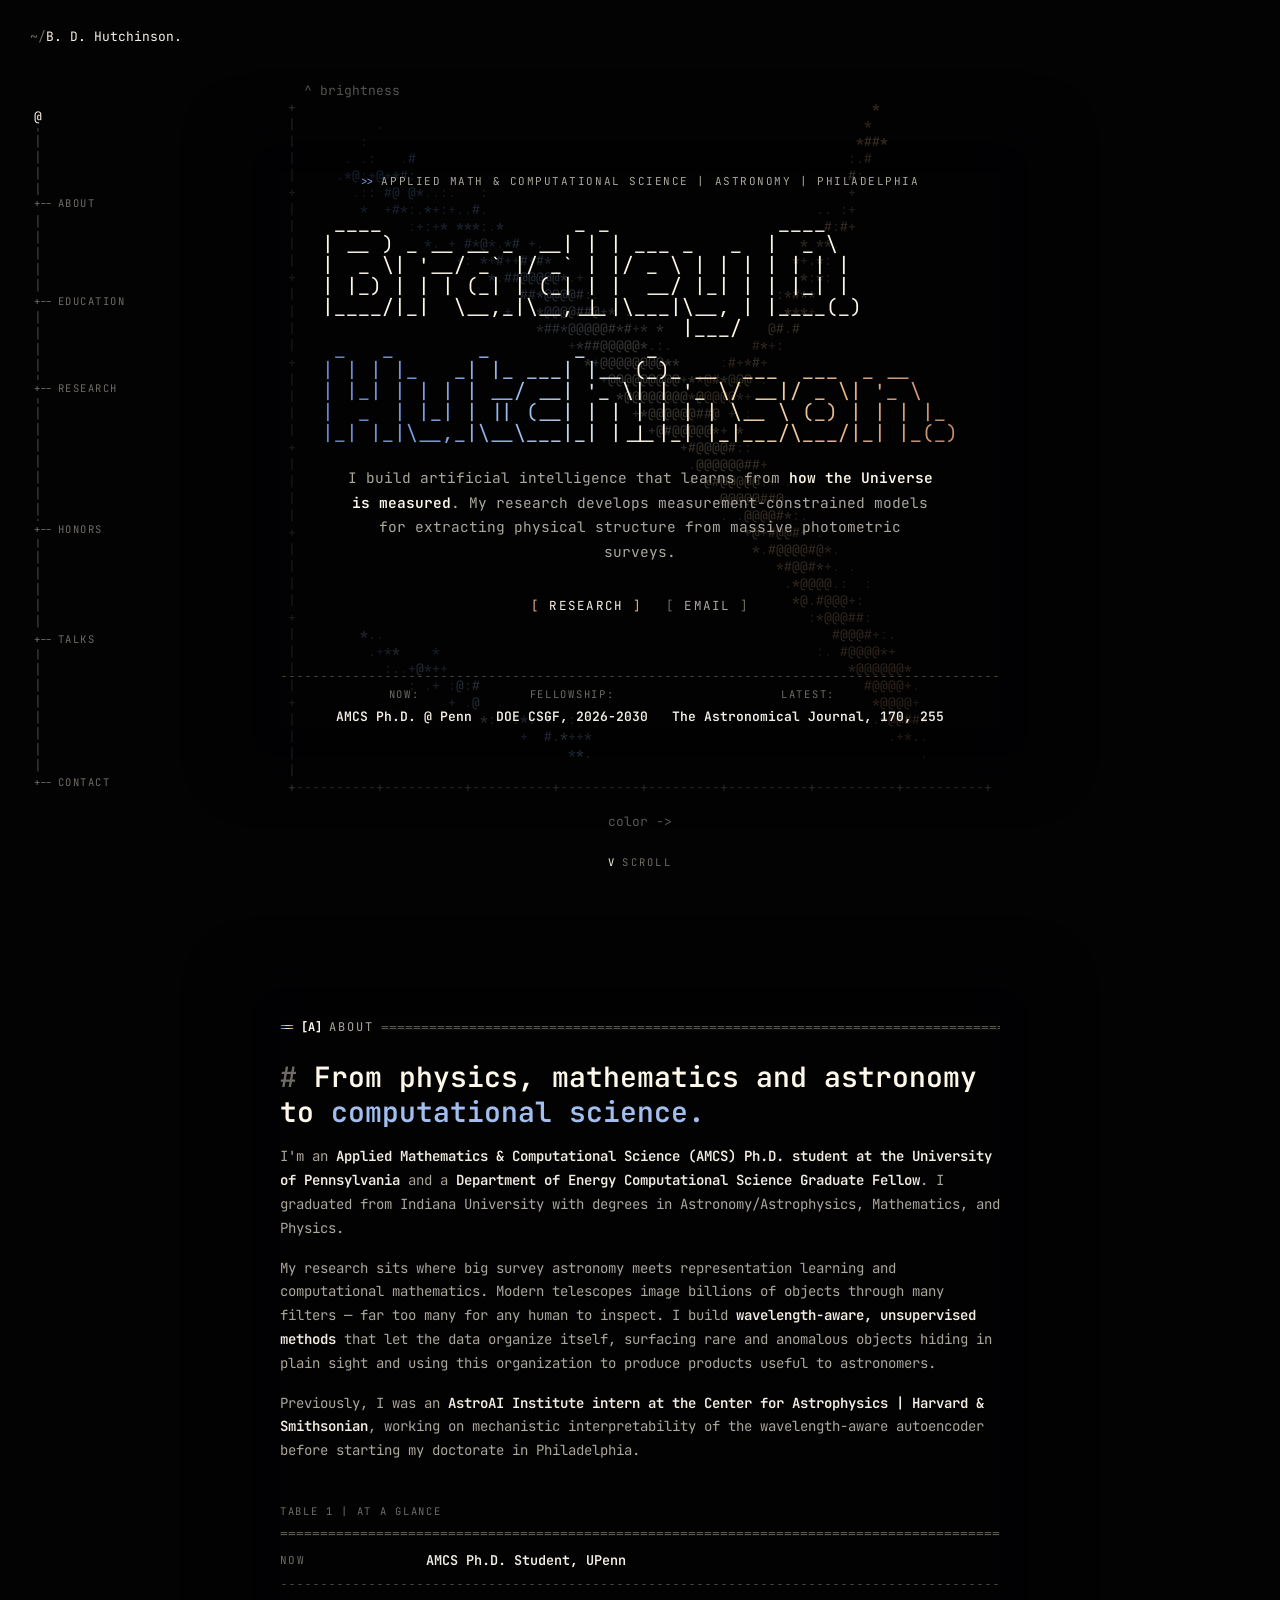
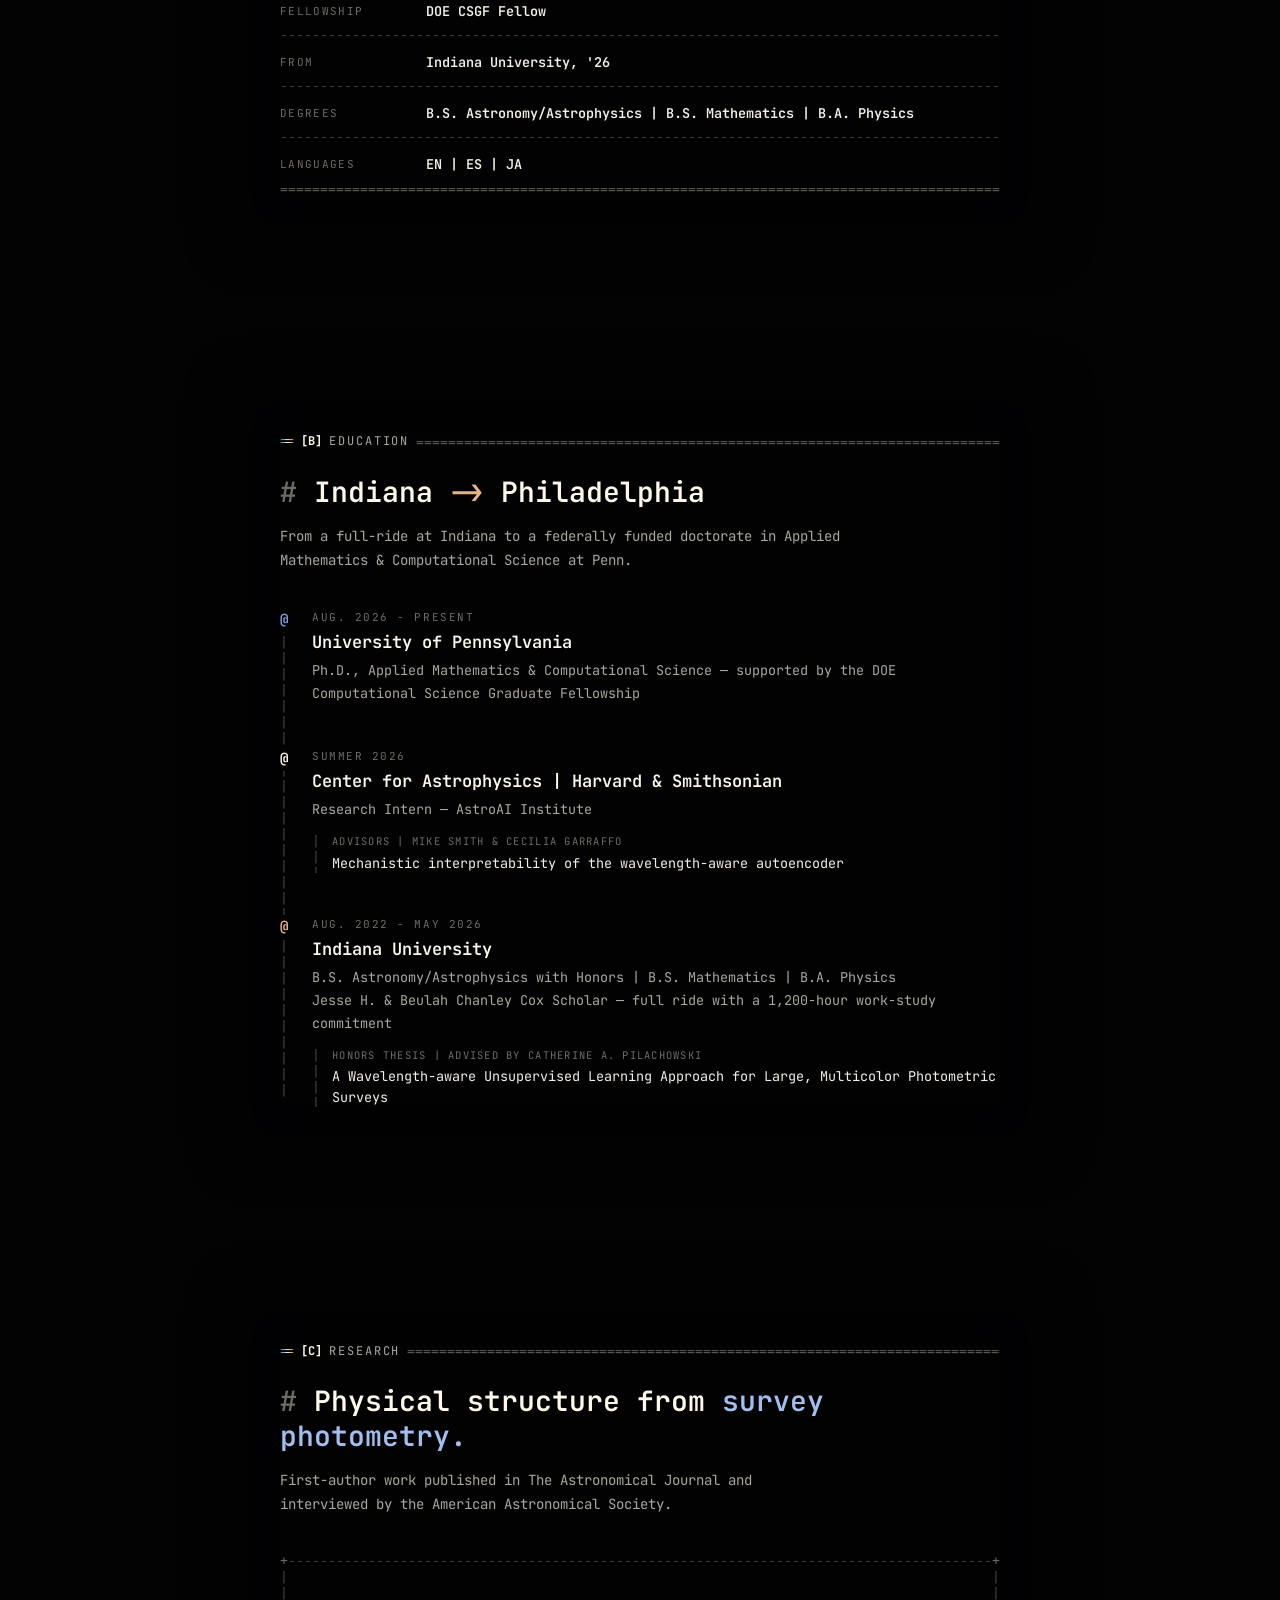
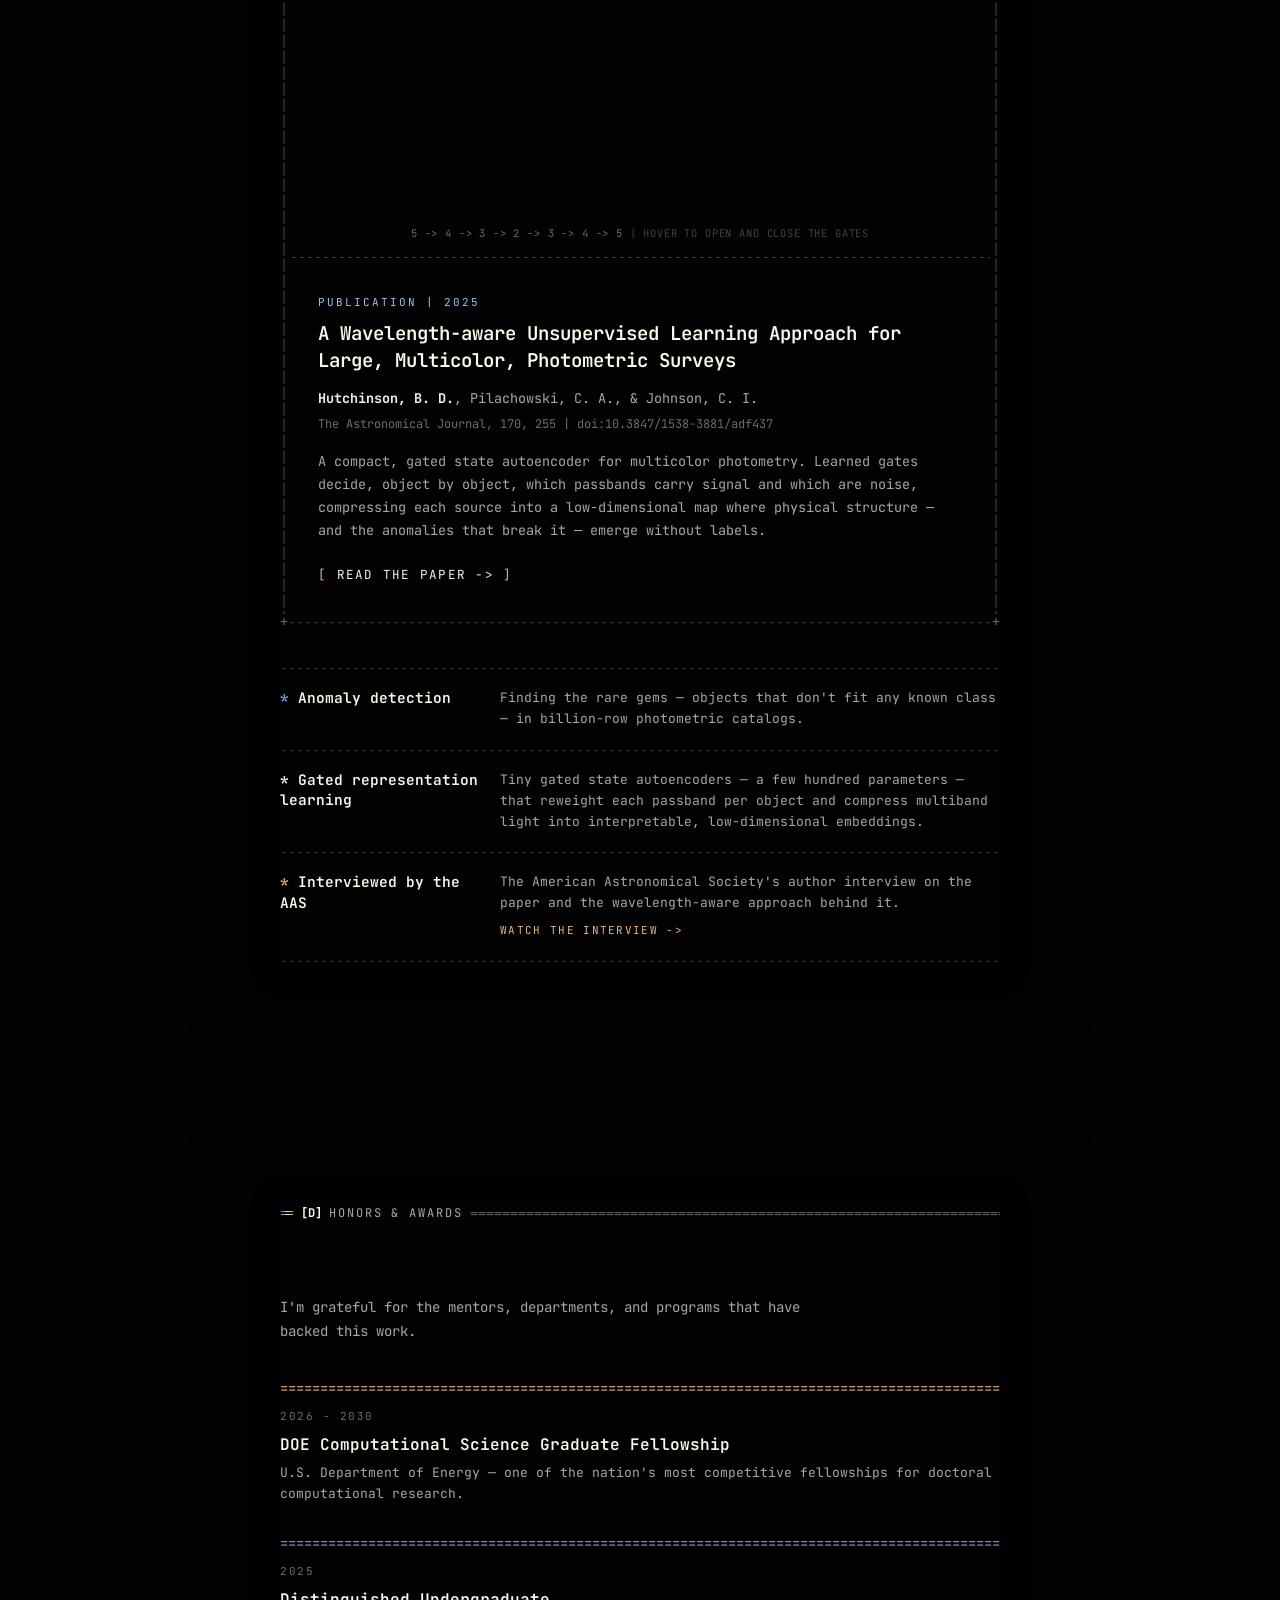
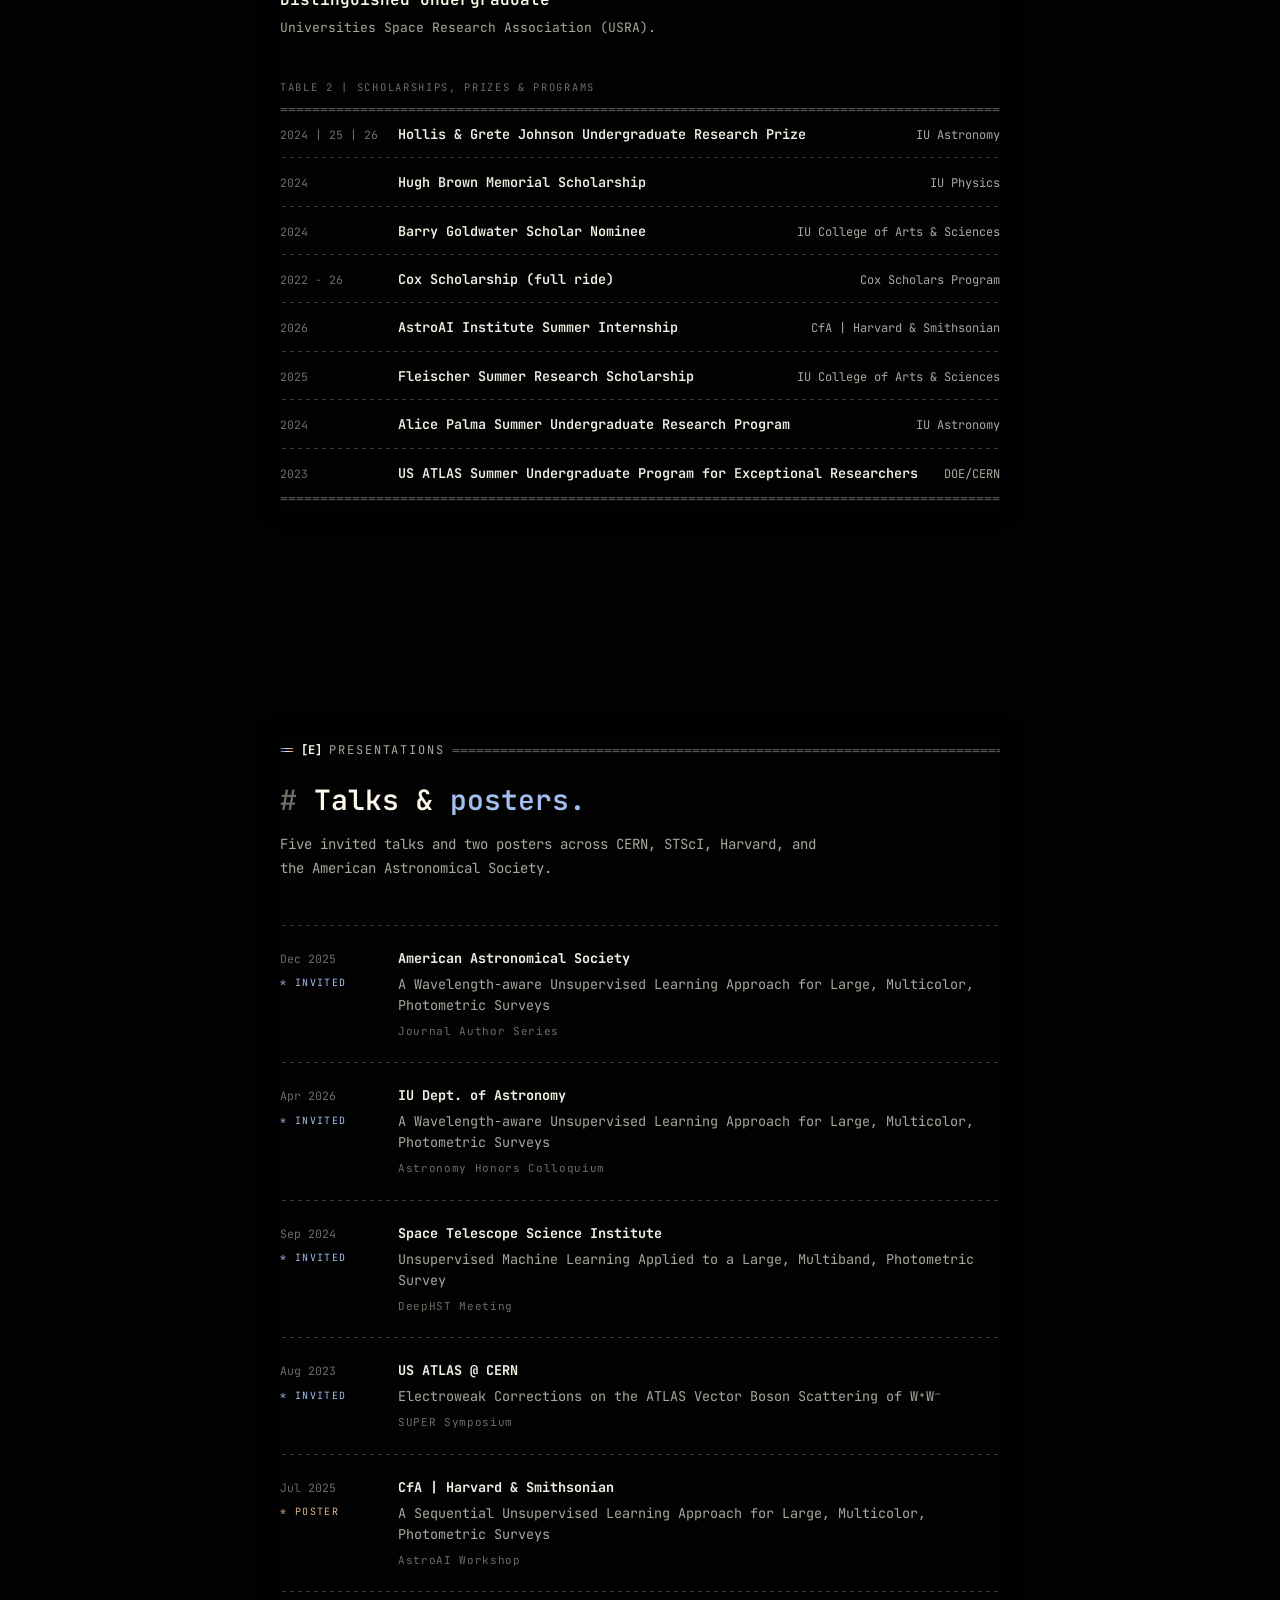
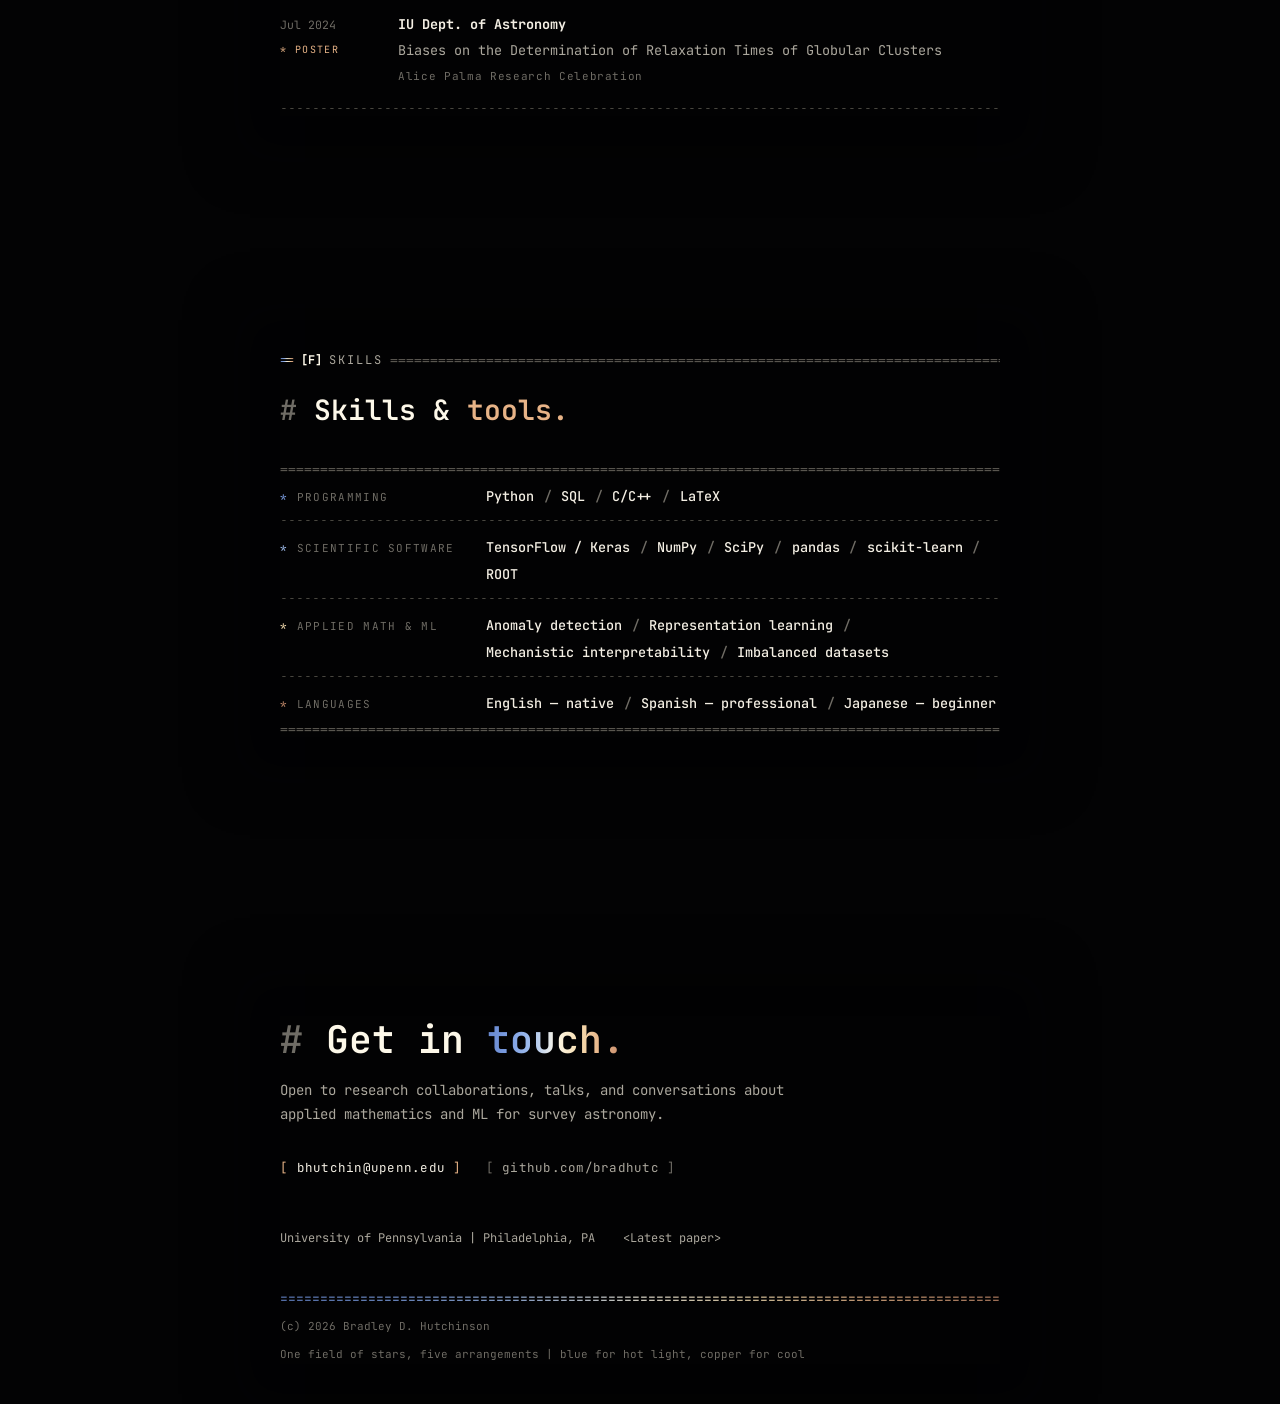
==== commit 0bf0c8bc: "Update print statement from 'Hello' to 'Goodbye'" ====
--- a/index.html
+++ b/index.html
@@ -202,7 +202,8 @@
 .theme .go{display:inline-block;margin-top:8px;font-size:11px;letter-spacing:.12em;text-transform:uppercase;color:var(--copper)}
 
 /* honors */
-.feature{display:grid;grid-template-columns:1fr 1fr;gap:28px;margin-bottom:8px}
+.feature{display:grid;grid-template-columns:minmax(0,1fr);gap:30px;margin-bottom:8px}
+.big{min-width:0}
 .big::before{content:"====================================================================================================";
   display:block;overflow:hidden;white-space:nowrap;color:var(--c);line-height:16px;margin-bottom:8px}
 .big .y{font-size:11px;letter-spacing:.14em;color:var(--faint)}
